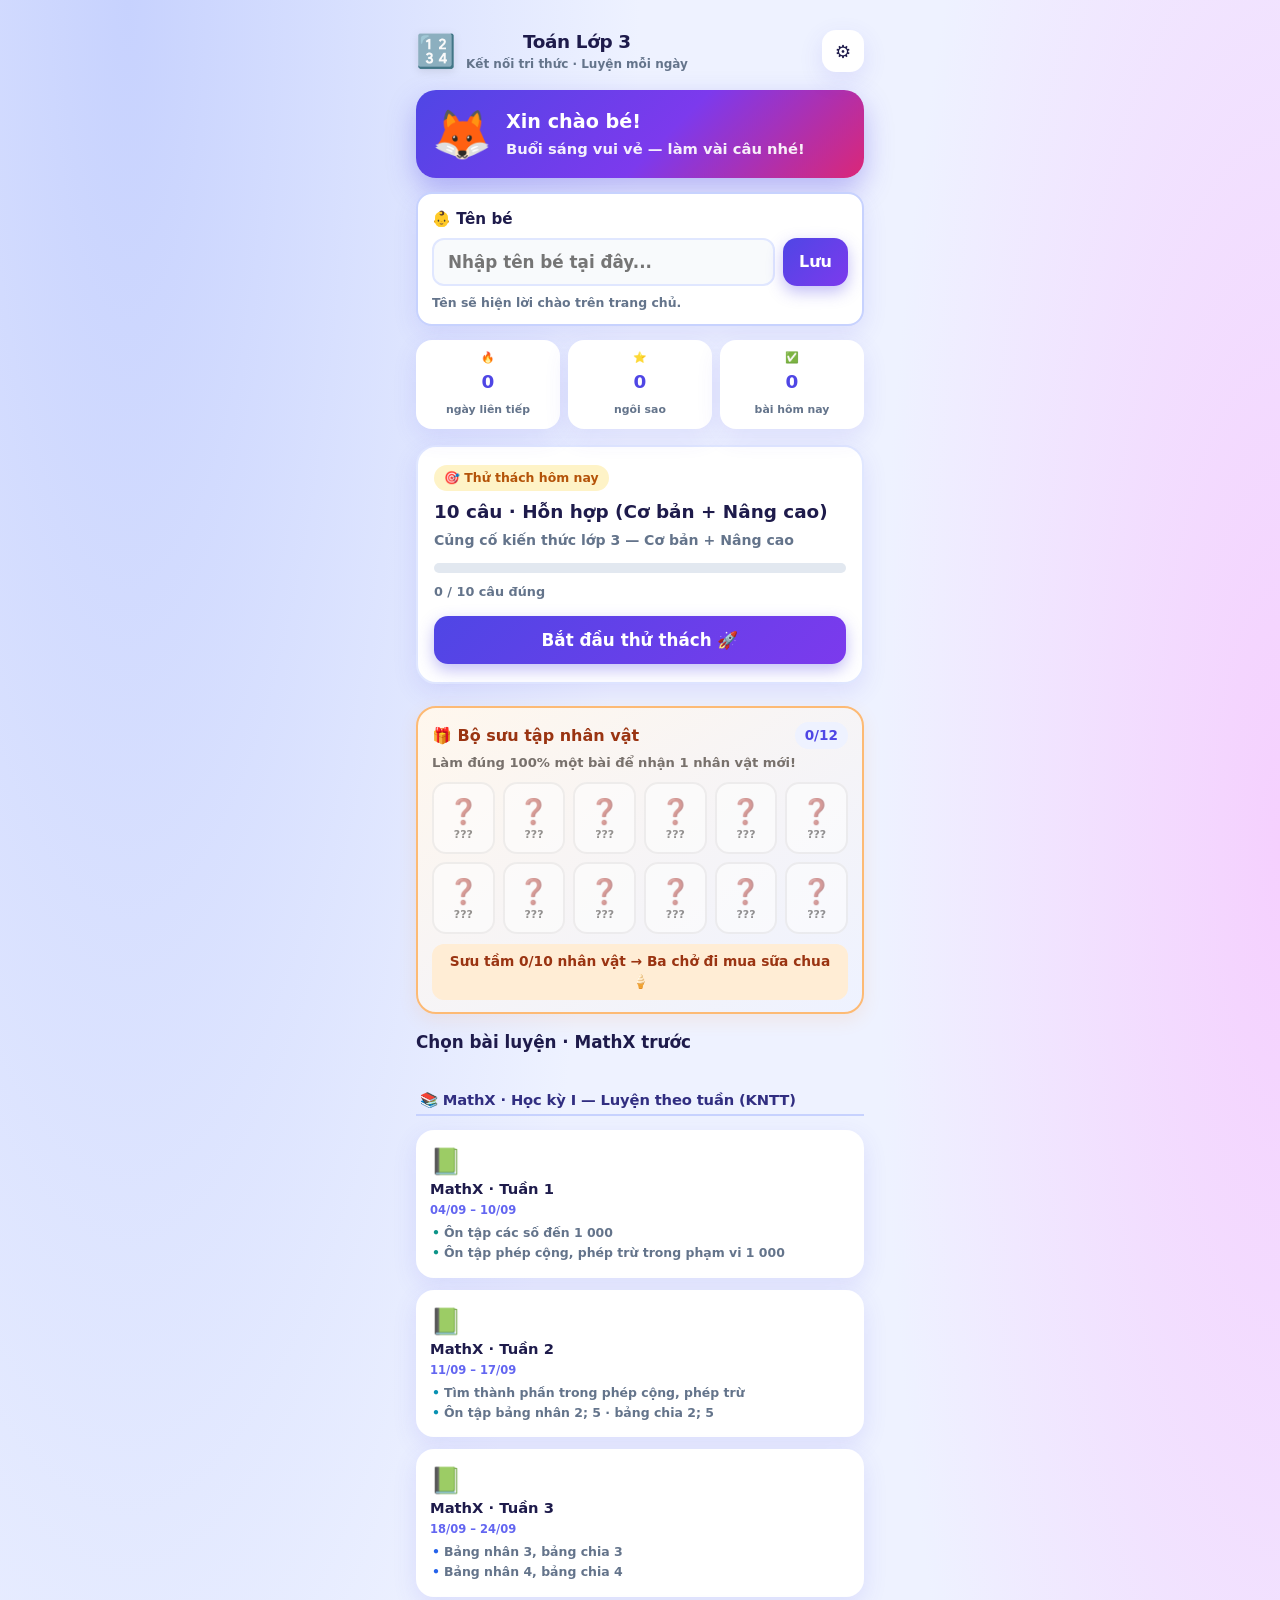
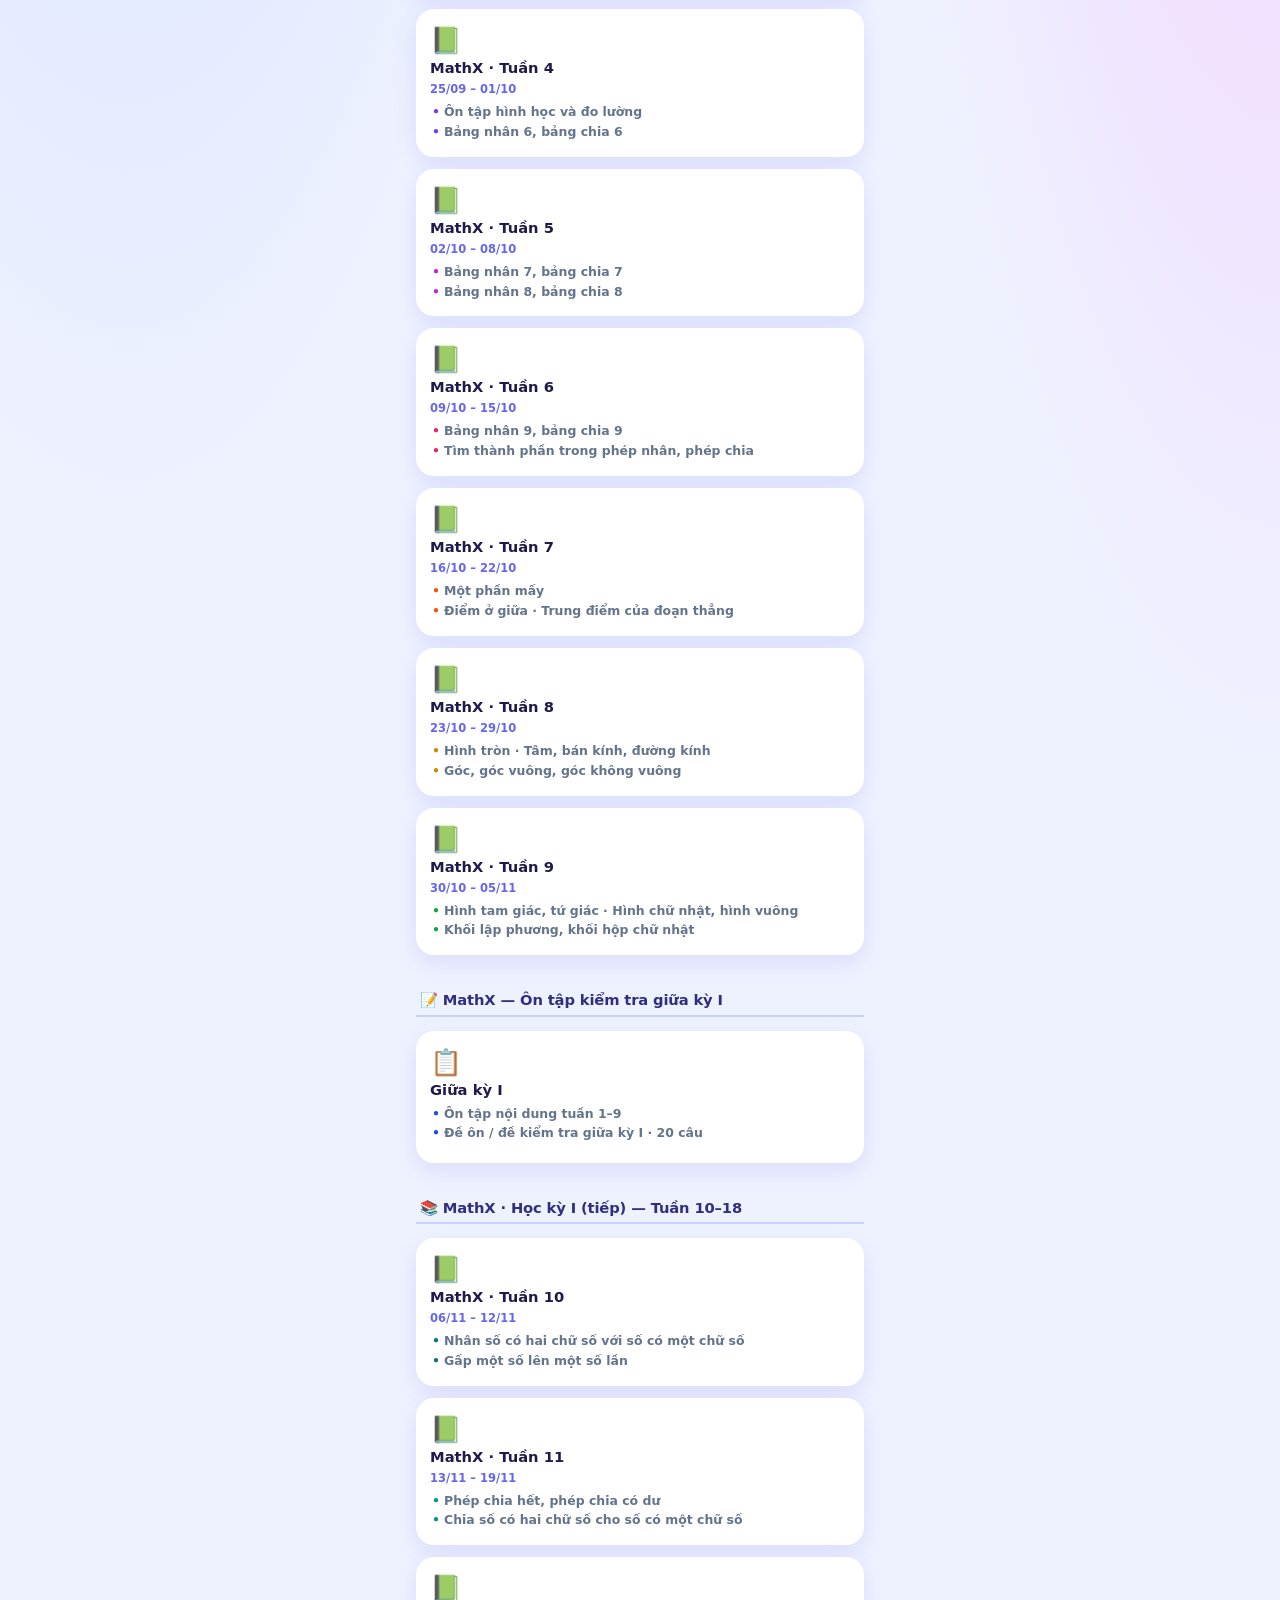
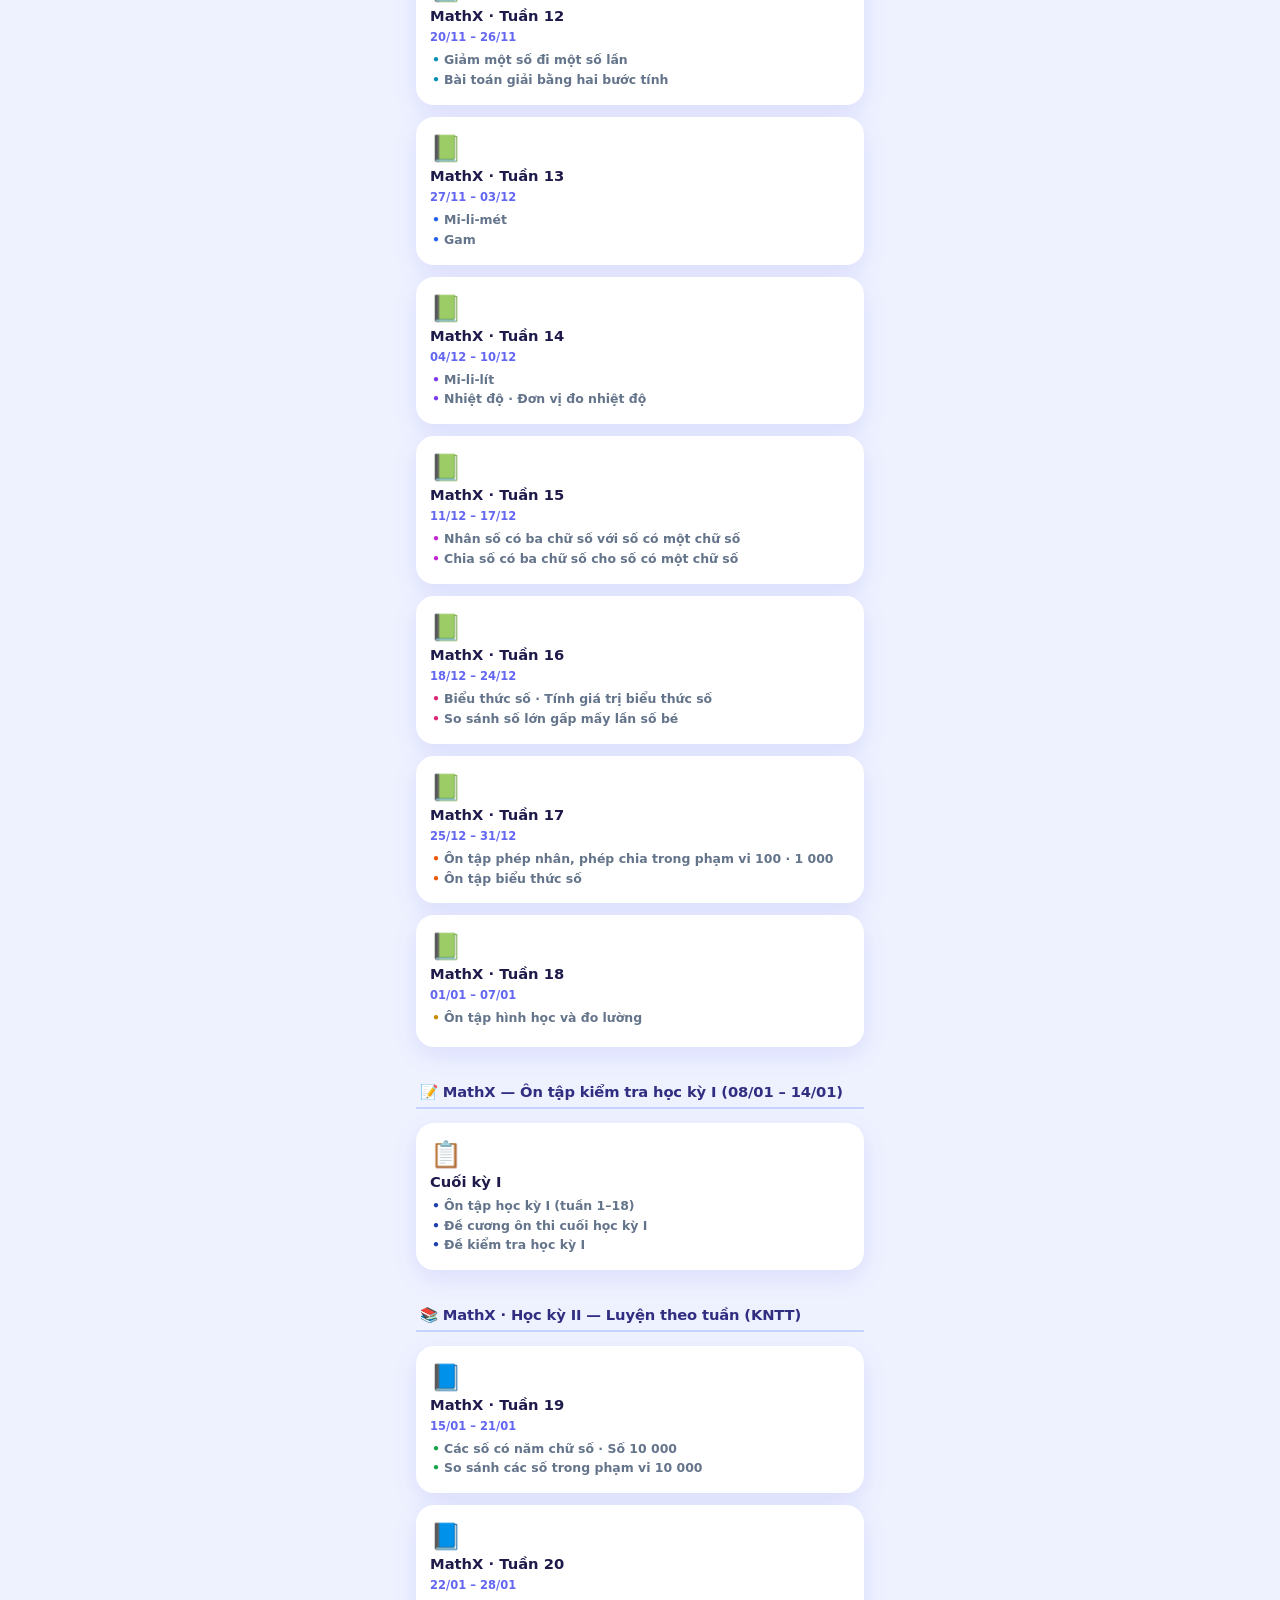
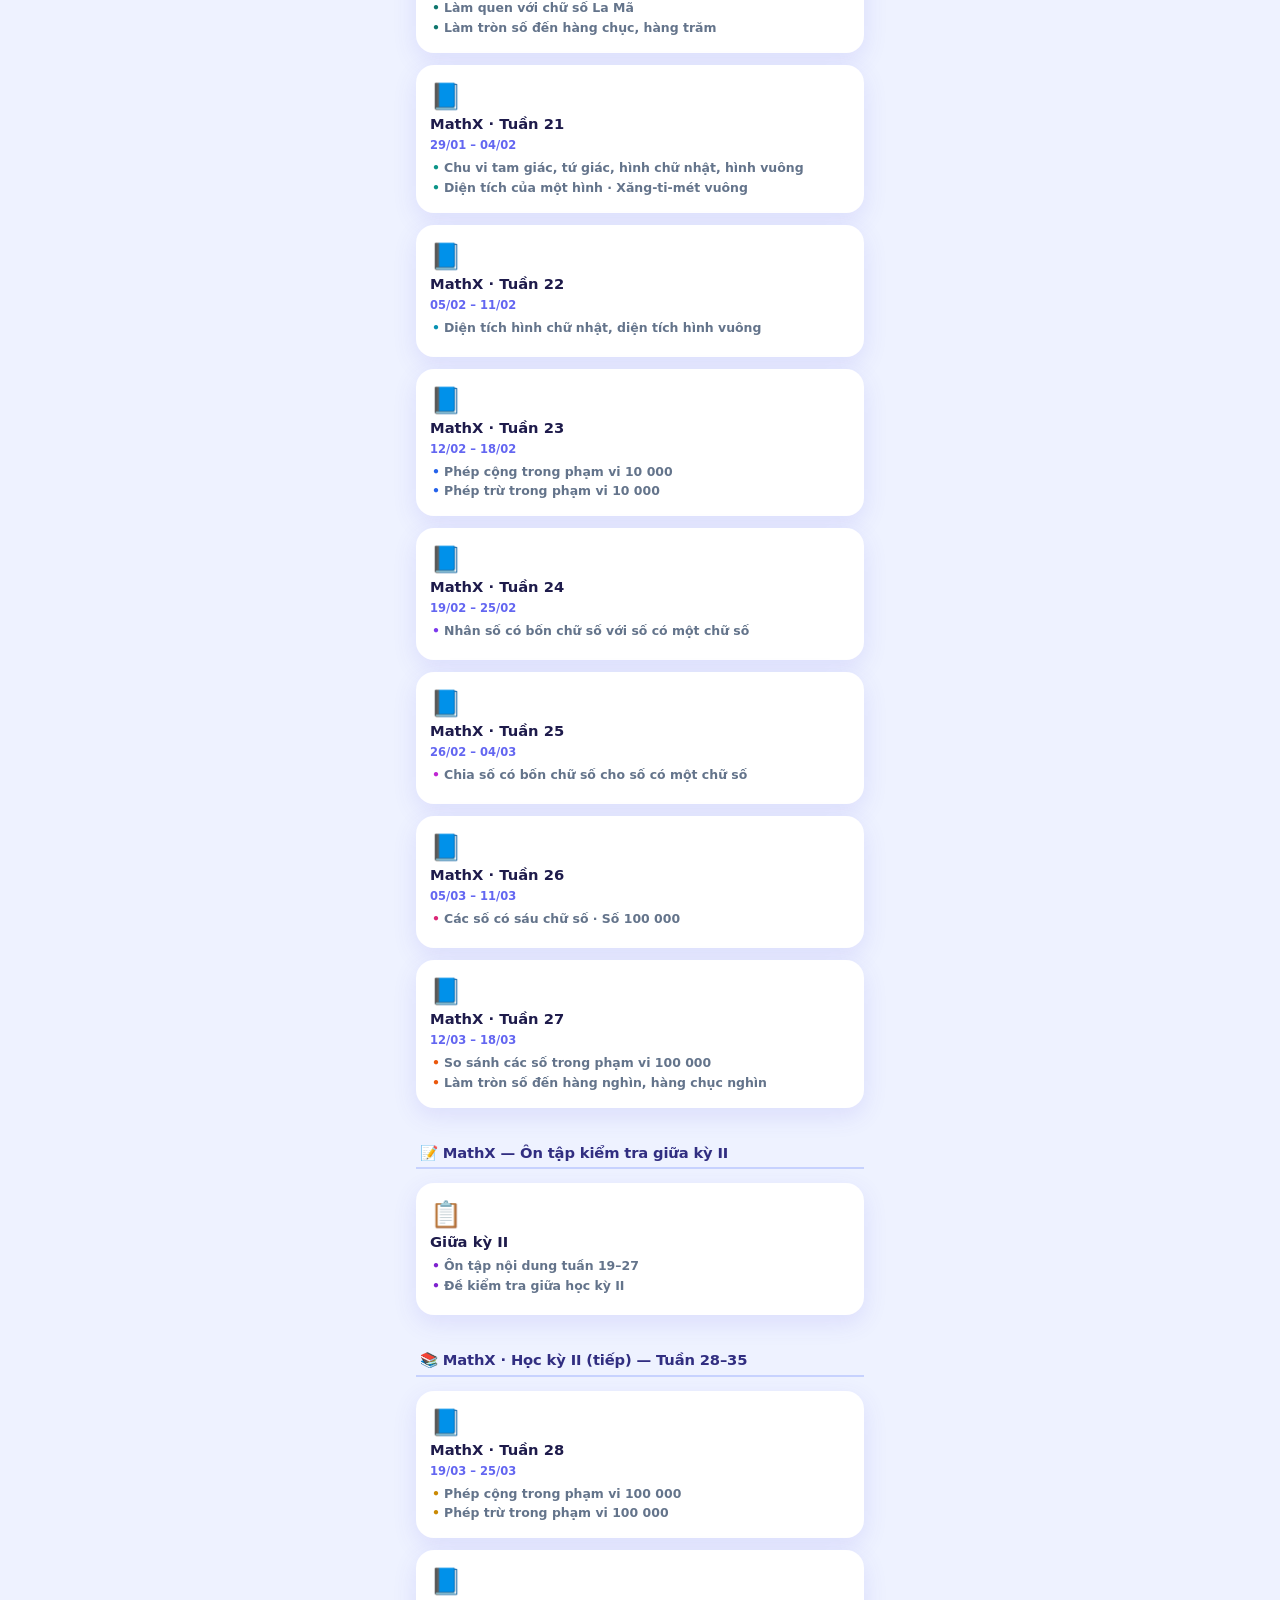
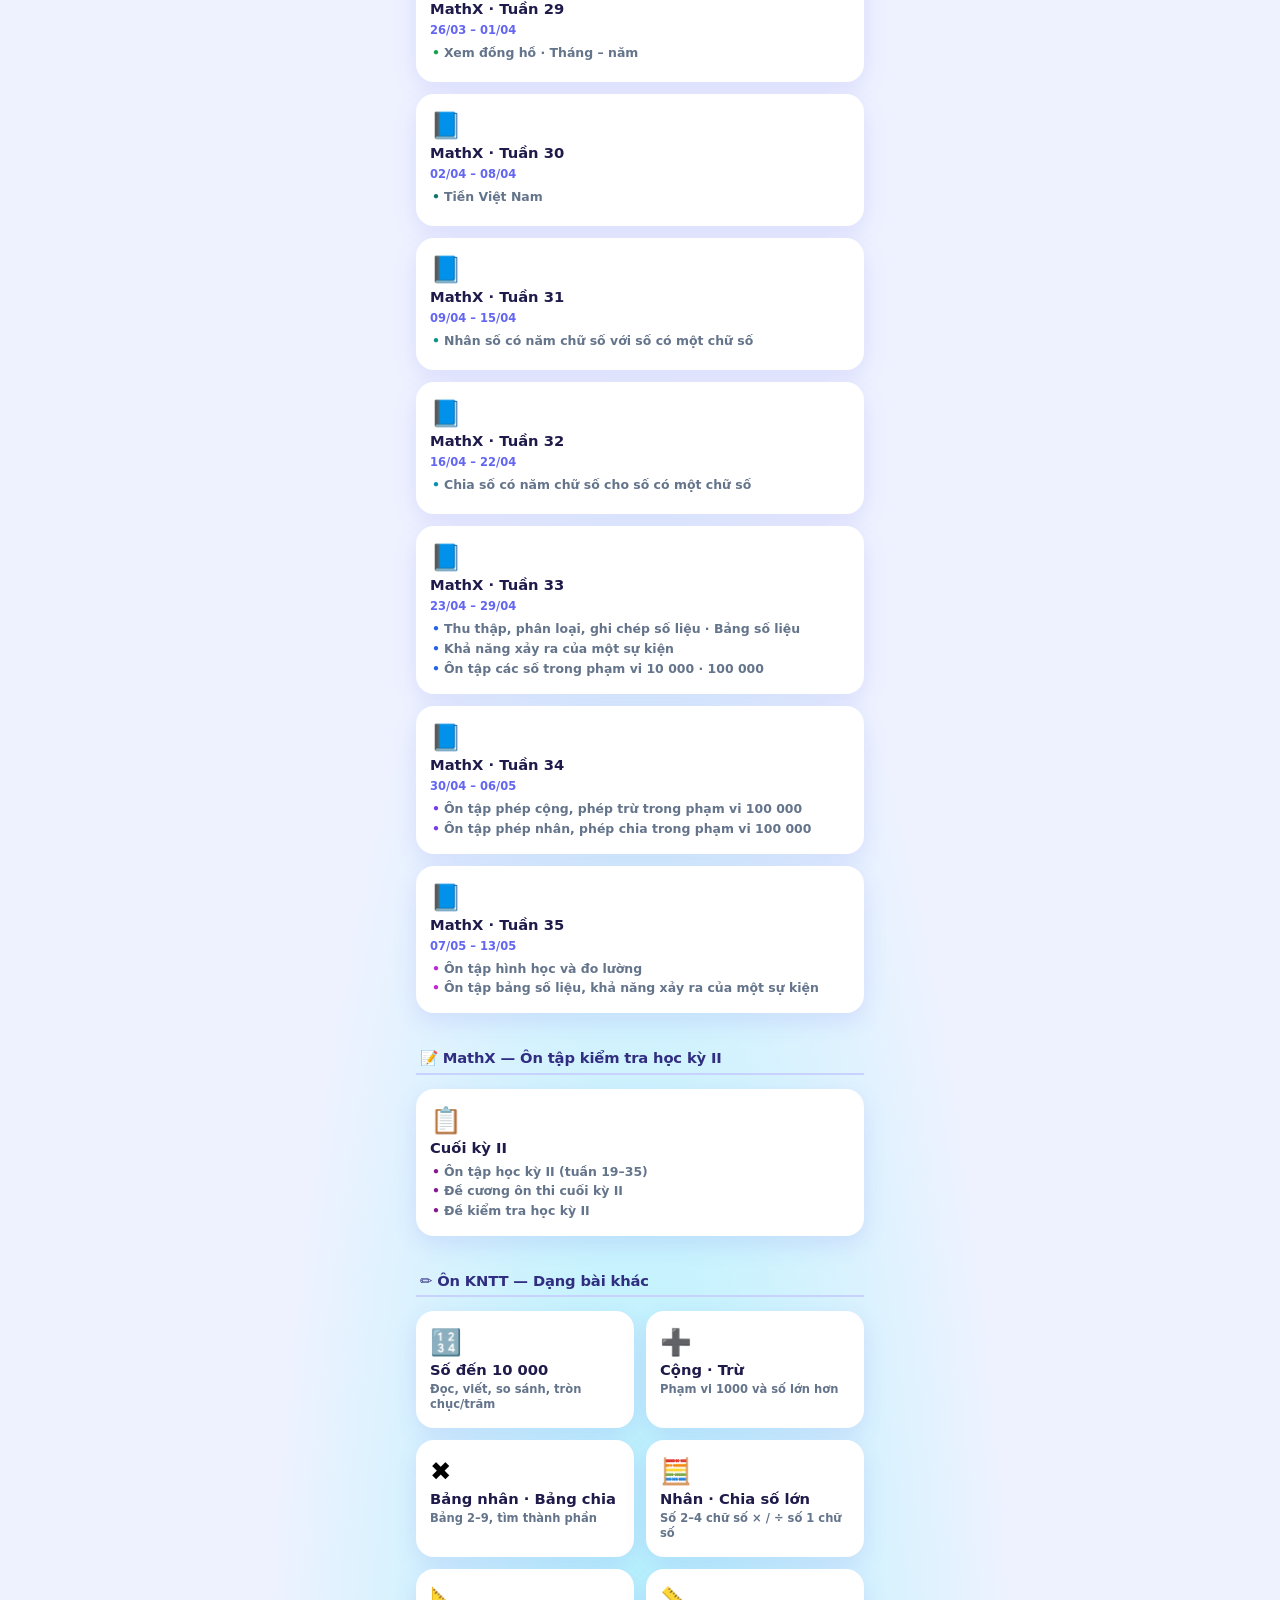
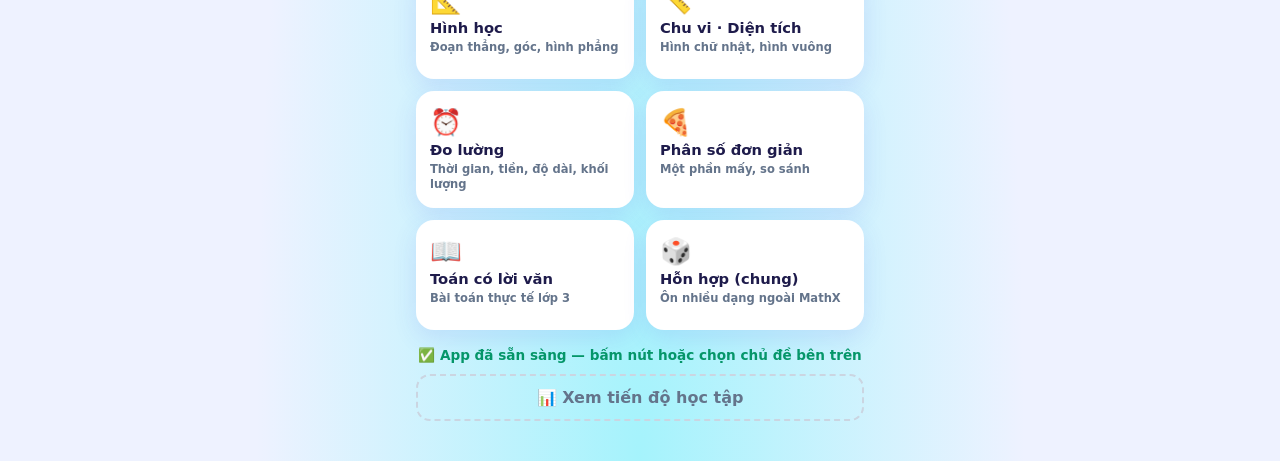
==== index.html @ f25f2e50 "Them hinh MathX ro hon + thuong nhan vat 100% - Hinh thoi det ngang, vuong co dau goc — tranh nham 2" ====
<!DOCTYPE html>
<html lang="vi">
<head>
  <meta charset="UTF-8" />
  <meta name="viewport" content="width=device-width, initial-scale=1.0, maximum-scale=1.0, user-scalable=no" />
  <meta name="theme-color" content="#4F46E5" />
  <title>Toán Lớp 3 — Kết Nối Tri Thức</title>
  <style>
/* Toán Lớp 3 — Kết nối tri thức · UI vui cho trẻ */
:root {
  --bg: #EEF2FF;
  --bg2: #FDF4FF;
  --card: #FFFFFF;
  --text: #1E1B4B;
  --muted: #64748B;
  --primary: #4F46E5;
  --primary-2: #7C3AED;
  --ok: #059669;
  --ok-bg: #D1FAE5;
  --bad: #DC2626;
  --bad-bg: #FEE2E2;
  --star: #F59E0B;
  --shadow: 0 8px 24px rgba(79, 70, 229, 0.12);
  --radius: 20px;
  --font: "Nunito", system-ui, sans-serif;
}

*,
*::before,
*::after {
  box-sizing: border-box;
  margin: 0;
  padding: 0;
}

html {
  font-size: 16px;
  -webkit-tap-highlight-color: transparent;
}

body {
  font-family: var(--font);
  color: var(--text);
  min-height: 100dvh;
  background:
    radial-gradient(ellipse 80% 50% at 10% 0%, #C7D2FE 0%, transparent 50%),
    radial-gradient(ellipse 70% 40% at 100% 10%, #F5D0FE 0%, transparent 45%),
    radial-gradient(ellipse 60% 40% at 50% 100%, #A5F3FC 0%, transparent 50%),
    var(--bg);
  line-height: 1.45;
}

#app {
  max-width: 480px;
  margin: 0 auto;
  padding: 12px 16px 40px;
  min-height: 100dvh;
}

.screen {
  display: none;
  animation: fadeIn 0.28s ease;
}

.screen.active {
  display: block;
}

@keyframes fadeIn {
  from { opacity: 0; transform: translateY(8px); }
  to { opacity: 1; transform: none; }
}

/* Top bar */
.top-bar {
  display: flex;
  align-items: center;
  justify-content: space-between;
  gap: 10px;
  margin-bottom: 16px;
  padding-top: 4px;
}

.brand {
  display: flex;
  align-items: center;
  gap: 10px;
}

.brand-icon {
  font-size: 2rem;
  filter: drop-shadow(0 2px 4px rgba(0,0,0,0.1));
}

.brand h1 {
  font-size: 1.25rem;
  font-weight: 900;
  letter-spacing: -0.02em;
}

.subtitle {
  font-size: 0.75rem;
  color: var(--muted);
  font-weight: 700;
}

.top-bar h1 {
  font-size: 1.15rem;
  font-weight: 800;
  text-align: center;
  flex: 1;
}

.spacer { width: 40px; }

.icon-btn {
  width: 42px;
  height: 42px;
  border: none;
  border-radius: 14px;
  background: var(--card);
  box-shadow: var(--shadow);
  font-size: 1.15rem;
  cursor: pointer;
  display: grid;
  place-items: center;
  transition: transform 0.15s;
  color: var(--text);
  font-weight: 800;
  font-family: inherit;
}

.icon-btn:active { transform: scale(0.94); }
.icon-btn.back { font-size: 1.3rem; }

/* Hero */
.hero-card {
  display: flex;
  align-items: center;
  gap: 14px;
  background: linear-gradient(135deg, #4F46E5 0%, #7C3AED 55%, #DB2777 100%);
  color: #fff;
  border-radius: var(--radius);
  padding: 18px 16px;
  box-shadow: 0 12px 28px rgba(79, 70, 229, 0.35);
  margin-bottom: 14px;
}

.hero-mascot {
  font-size: 3rem;
  line-height: 1;
  animation: bounce 2.5s ease infinite;
}

@keyframes bounce {
  0%, 100% { transform: translateY(0); }
  50% { transform: translateY(-6px); }
}

.greeting {
  font-size: 1.2rem;
  font-weight: 900;
}

.hero-msg {
  font-size: 0.92rem;
  opacity: 0.92;
  font-weight: 600;
  margin-top: 2px;
}

/* Name on home */
.name-card {
  background: var(--card);
  border-radius: 16px;
  padding: 14px 14px 12px;
  box-shadow: var(--shadow);
  margin-bottom: 14px;
  border: 2px solid #C7D2FE;
}

.name-card label {
  display: block;
  font-weight: 900;
  font-size: 0.95rem;
  margin-bottom: 8px;
}

.name-row {
  display: flex;
  gap: 8px;
  align-items: stretch;
}

.name-row input {
  flex: 1;
  min-width: 0;
  font-family: inherit;
  font-size: 1.05rem;
  font-weight: 800;
  padding: 12px 14px;
  border-radius: 12px;
  border: 2px solid #E0E7FF;
  outline: none;
  background: #F8FAFC;
  color: var(--text);
}

.name-row input:focus {
  border-color: var(--primary);
  box-shadow: 0 0 0 3px rgba(79, 70, 229, 0.15);
}

.name-row .btn {
  flex-shrink: 0;
  padding: 12px 16px;
  white-space: nowrap;
}

.name-hint {
  margin-top: 8px;
  font-size: 0.78rem;
  font-weight: 600;
  color: var(--muted);
}

.boot-error {
  position: fixed;
  left: 12px;
  right: 12px;
  bottom: 12px;
  z-index: 300;
  background: #FEE2E2;
  color: #991B1B;
  border: 2px solid #FCA5A5;
  border-radius: 14px;
  padding: 14px 16px;
  font-weight: 800;
  font-size: 0.9rem;
  box-shadow: var(--shadow);
}

/* Stats */
.stats-row {
  display: grid;
  grid-template-columns: repeat(3, 1fr);
  gap: 8px;
  margin-bottom: 16px;
}

.stat-chip {
  background: var(--card);
  border-radius: 16px;
  padding: 10px 8px;
  display: flex;
  flex-direction: column;
  align-items: center;
  text-align: center;
  gap: 4px;
  box-shadow: var(--shadow);
}

.stat-emoji { font-size: 1.25rem; }

.stat-chip strong {
  display: block;
  font-size: 1.15rem;
  font-weight: 900;
  color: var(--primary);
}

.stat-chip span {
  font-size: 0.68rem;
  color: var(--muted);
  font-weight: 700;
}

/* Daily */
.daily-card {
  background: var(--card);
  border-radius: var(--radius);
  padding: 18px 16px;
  box-shadow: var(--shadow);
  margin-bottom: 22px;
  border: 2px solid #E0E7FF;
}

.daily-badge {
  display: inline-block;
  background: #FEF3C7;
  color: #B45309;
  font-size: 0.78rem;
  font-weight: 800;
  padding: 4px 10px;
  border-radius: 999px;
  margin-bottom: 8px;
}

.daily-card h2 {
  font-size: 1.15rem;
  font-weight: 900;
  margin-bottom: 4px;
}

.daily-card > p {
  color: var(--muted);
  font-size: 0.88rem;
  font-weight: 600;
  margin-bottom: 12px;
}

.daily-progress {
  margin-bottom: 14px;
}

.daily-progress .bar,
.q-progress .bar,
.tp-bar {
  height: 10px;
  background: #E2E8F0;
  border-radius: 999px;
  overflow: hidden;
  margin-bottom: 6px;
}

.daily-progress .fill,
.q-progress .fill,
.tp-bar .fill {
  height: 100%;
  background: linear-gradient(90deg, #4F46E5, #A855F7);
  border-radius: 999px;
  transition: width 0.35s ease;
}

.daily-progress span {
  font-size: 0.8rem;
  font-weight: 700;
  color: var(--muted);
}

/* Buttons */
.btn {
  font-family: inherit;
  font-weight: 800;
  border: none;
  border-radius: 14px;
  cursor: pointer;
  transition: transform 0.12s, box-shadow 0.12s;
  padding: 12px 18px;
  font-size: 1rem;
}

.btn:active { transform: scale(0.97); }

.btn-primary {
  background: linear-gradient(135deg, var(--primary), var(--primary-2));
  color: #fff;
  box-shadow: 0 6px 16px rgba(79, 70, 229, 0.35);
}

.btn-secondary {
  background: #E0E7FF;
  color: var(--primary);
}

.btn-ghost {
  background: transparent;
  color: var(--muted);
  border: 2px dashed #CBD5E1;
}

.btn-ghost.danger { color: var(--bad); border-color: #FECACA; margin-top: 20px; }

.btn-lg { padding: 14px 20px; font-size: 1.05rem; width: 100%; }
.btn-block { width: 100%; }

/* Topics */
.section-title {
  font-size: 1.05rem;
  font-weight: 900;
  margin-bottom: 12px;
}

.topic-grid {
  display: grid;
  grid-template-columns: 1fr 1fr;
  gap: 10px;
  margin-bottom: 16px;
}

.topic-section {
  margin: 8px 0 2px;
  padding-top: 6px;
}

.topic-section-title {
  font-size: 0.92rem;
  font-weight: 900;
  color: #312E81;
  letter-spacing: -0.01em;
  padding: 8px 4px 4px;
  border-bottom: 2px solid #C7D2FE;
}

.topic-card {
  background: var(--card);
  border: 2px solid transparent;
  border-radius: 18px;
  padding: 14px 12px;
  text-align: left;
  cursor: pointer;
  box-shadow: var(--shadow);
  font-family: inherit;
  transition: transform 0.15s, border-color 0.15s;
  display: flex;
  flex-direction: column;
  gap: 4px;
  min-height: 110px;
}

.topic-card-mathx {
  min-height: 132px;
  grid-column: 1 / -1;
}

.topic-dates {
  font-size: 0.72rem;
  font-weight: 800;
  color: #6366F1;
  margin-top: 2px;
}

.topic-content {
  list-style: none;
  margin: 4px 0 0;
  padding: 0;
  display: flex;
  flex-direction: column;
  gap: 3px;
}

.topic-content li {
  font-size: 0.78rem;
  font-weight: 700;
  color: var(--muted);
  line-height: 1.35;
  padding-left: 14px;
  position: relative;
}

.topic-content li::before {
  content: "•";
  position: absolute;
  left: 2px;
  color: var(--accent, var(--primary));
  font-weight: 900;
}

.topic-card:hover {
  border-color: var(--accent, var(--primary));
  transform: translateY(-2px);
}

.topic-card:active { transform: scale(0.98); }

.topic-emoji { font-size: 1.6rem; }
.topic-name {
  font-size: 0.92rem;
  font-weight: 900;
  color: var(--text);
}
.topic-desc {
  font-size: 0.72rem;
  color: var(--muted);
  font-weight: 600;
  line-height: 1.3;
}

/* Difficulty */
.screen-hint {
  text-align: center;
  color: var(--muted);
  font-weight: 700;
  margin-bottom: 16px;
}

.diff-cards {
  display: flex;
  flex-direction: column;
  gap: 14px;
  margin-bottom: 18px;
}

.diff-card {
  background: var(--card);
  border: 3px solid transparent;
  border-radius: var(--radius);
  padding: 20px 18px;
  text-align: left;
  cursor: pointer;
  box-shadow: var(--shadow);
  font-family: inherit;
  transition: transform 0.15s, border-color 0.15s;
}

.diff-card.basic { border-color: #A7F3D0; }
.diff-card.advanced { border-color: #FBCFE8; }

.diff-card:hover { transform: translateY(-2px); }
.diff-card:active { transform: scale(0.98); }

.diff-emoji { font-size: 2rem; display: block; margin-bottom: 6px; }

.diff-card h2 {
  font-size: 1.35rem;
  font-weight: 900;
  margin-bottom: 6px;
}

.diff-card.basic h2 { color: #059669; }
.diff-card.advanced h2 { color: #DB2777; }

.diff-card > p {
  color: var(--muted);
  font-size: 0.9rem;
  font-weight: 600;
  margin-bottom: 10px;
}

.diff-card ul {
  list-style: none;
  margin-bottom: 12px;
}

.diff-card li {
  font-size: 0.85rem;
  font-weight: 700;
  padding: 3px 0;
  color: var(--text);
}

.diff-card li::before {
  content: "✓ ";
  color: var(--ok);
  font-weight: 900;
}

.diff-cta {
  display: inline-block;
  font-weight: 900;
  font-size: 0.95rem;
  color: var(--primary);
}

.count-picker {
  background: var(--card);
  border-radius: 16px;
  padding: 14px 16px;
  display: flex;
  align-items: center;
  justify-content: space-between;
  gap: 12px;
  box-shadow: var(--shadow);
  font-weight: 800;
  font-size: 0.9rem;
}

.count-picker select {
  font-family: inherit;
  font-weight: 800;
  font-size: 0.9rem;
  padding: 8px 12px;
  border-radius: 10px;
  border: 2px solid #E0E7FF;
  background: #F8FAFC;
  color: var(--text);
}

/* Practice */
.practice-bar {
  margin-bottom: 12px;
}

.practice-meta {
  flex: 1;
  min-width: 0;
}

.practice-meta #practice-label {
  display: block;
  font-size: 0.78rem;
  font-weight: 800;
  color: var(--muted);
  margin-bottom: 4px;
}

.q-progress {
  display: flex;
  align-items: center;
  gap: 8px;
}

.q-progress .bar { flex: 1; margin-bottom: 0; }

#q-counter {
  font-size: 0.78rem;
  font-weight: 800;
  color: var(--muted);
  white-space: nowrap;
}

.score-pill {
  background: #FEF3C7;
  color: #B45309;
  font-weight: 900;
  font-size: 0.9rem;
  padding: 8px 12px;
  border-radius: 999px;
  white-space: nowrap;
}

.question-card {
  background: var(--card);
  border-radius: 24px;
  padding: 22px 18px;
  box-shadow: var(--shadow);
  border: 2px solid #E0E7FF;
}

.question-card.pop {
  animation: popIn 0.35s ease;
}

@keyframes popIn {
  0% { transform: scale(0.96); opacity: 0.6; }
  100% { transform: scale(1); opacity: 1; }
}

.question-card.shake {
  animation: shake 0.4s ease;
}

@keyframes shake {
  0%, 100% { transform: translateX(0); }
  25% { transform: translateX(-6px); }
  75% { transform: translateX(6px); }
}

.q-topic-tag {
  display: inline-block;
  background: #EEF2FF;
  color: var(--primary);
  font-size: 0.75rem;
  font-weight: 800;
  padding: 4px 10px;
  border-radius: 999px;
  margin-bottom: 12px;
}

.q-text {
  font-size: 1.2rem;
  font-weight: 800;
  line-height: 1.5;
  margin-bottom: 14px;
}

/* Hình minh họa — căn giữa, dễ xem trên iPad/điện thoại; không che đáp án */
.q-visual {
  display: flex;
  flex-direction: column;
  align-items: center;
  justify-content: center;
  margin: 4px auto 18px;
  width: 100%;
  max-width: 440px;
  padding: 0 4px;
}

.q-visual[hidden] {
  display: none !important;
}

.q-visual > .geo-fig,
.q-visual > .geo-fig-pair {
  width: 100%;
}

.geo-fig {
  background: linear-gradient(180deg, #FFFFFF 0%, #EEF2FF 100%);
  border: 2px solid #C7D2FE;
  border-radius: 18px;
  padding: 12px 10px 14px;
  overflow: visible;
  box-shadow: 0 6px 18px rgba(79, 70, 229, 0.08);
}

.geo-fig svg {
  display: block;
  width: 100%;
  max-width: 100%;
  height: auto;
  max-height: min(52vh, 340px);
  margin: 0 auto;
  overflow: visible;
}

.geo-fig.mini {
  flex: 1;
  min-width: 0;
}

.geo-fig.mini svg {
  max-height: 160px;
}

.geo-fig-pair {
  display: flex;
  gap: 10px;
  align-items: stretch;
  width: 100%;
}

.geo-fig-pair .geo-fig {
  flex: 1;
}

/* iPad / màn rộng: hình to hơn một chút */
@media (min-width: 700px) {
  .q-visual {
    max-width: 480px;
  }
  .geo-fig svg {
    max-height: min(48vh, 380px);
  }
}

.mc-grid {
  display: grid;
  grid-template-columns: 1fr 1fr;
  gap: 10px;
}

.opt-btn {
  font-family: inherit;
  font-weight: 800;
  font-size: 1.05rem;
  padding: 16px 12px;
  border-radius: 16px;
  border: 3px solid #E2E8F0;
  background: #F8FAFC;
  color: var(--text);
  cursor: pointer;
  transition: border-color 0.15s, background 0.15s, transform 0.1s;
  min-height: 56px;
}

.opt-btn:hover:not(:disabled) {
  border-color: var(--primary);
  background: #EEF2FF;
}

.opt-btn:active:not(:disabled) { transform: scale(0.97); }

.opt-btn.selected {
  border-color: var(--primary);
  background: #E0E7FF;
}

.opt-btn.correct {
  border-color: var(--ok);
  background: var(--ok-bg);
  color: #065F46;
}

.opt-btn.wrong {
  border-color: var(--bad);
  background: var(--bad-bg);
  color: #991B1B;
}

.opt-btn:disabled { cursor: default; }

.input-area {
  display: flex;
  flex-direction: column;
  gap: 12px;
}

.input-area input {
  font-family: inherit;
  font-size: 1.4rem;
  font-weight: 800;
  text-align: center;
  padding: 16px;
  border-radius: 16px;
  border: 3px solid #E0E7FF;
  background: #F8FAFC;
  color: var(--text);
  outline: none;
  width: 100%;
}

.input-area input:focus {
  border-color: var(--primary);
  box-shadow: 0 0 0 4px rgba(79, 70, 229, 0.15);
}

.feedback {
  margin-top: 14px;
  padding: 14px 14px 12px;
  border-radius: 14px;
  font-size: 0.92rem;
  font-weight: 700;
  line-height: 1.45;
}

.feedback.ok {
  background: var(--ok-bg);
  color: #065F46;
}

.feedback.bad {
  background: var(--bad-bg);
  color: #991B1B;
}

.feedback .fb-head {
  margin-bottom: 8px;
}

.feedback .fb-head em {
  font-style: normal;
  font-size: 1.1em;
  padding: 2px 8px;
  border-radius: 8px;
  background: rgba(255, 255, 255, 0.55);
}

.solve-box {
  margin-top: 4px;
  padding: 10px 12px;
  border-radius: 12px;
  background: rgba(255, 255, 255, 0.65);
  border: 1px dashed rgba(0, 0, 0, 0.08);
}

.solve-title {
  font-size: 0.88rem;
  font-weight: 900;
  margin-bottom: 8px;
  color: #4338CA;
}

.solve-steps {
  margin: 0 0 0 1.15rem;
  padding: 0;
}

.solve-steps li {
  margin-bottom: 6px;
  font-weight: 700;
  font-size: 0.9rem;
  line-height: 1.45;
  color: #1E1B4B;
}

.solve-tip {
  margin-top: 10px;
  padding-top: 8px;
  border-top: 1px dashed #C7D2FE;
  font-size: 0.85rem;
  font-weight: 700;
  color: #5B21B6;
  line-height: 1.4;
}

.solve-plain {
  font-weight: 700;
  color: #1E1B4B;
  margin: 0;
}

#btn-check,
#btn-next {
  margin-top: 14px;
}

.encourage {
  text-align: center;
  margin-top: 16px;
  font-weight: 800;
  font-size: 1.05rem;
  color: var(--primary-2);
  min-height: 1.5em;
}

/* Report button + modal */
.btn-report {
  display: block;
  width: 100%;
  margin-top: 12px;
  padding: 10px 12px;
  border: 2px dashed #FECACA;
  border-radius: 12px;
  background: #FEF2F2;
  color: #B91C1C;
  font-family: inherit;
  font-weight: 800;
  font-size: 0.88rem;
  cursor: pointer;
  transition: background 0.15s, transform 0.1s;
}

.btn-report:active {
  transform: scale(0.98);
}

.btn-report:disabled {
  opacity: 0.6;
  cursor: default;
}

.report-modal {
  position: fixed;
  inset: 0;
  z-index: 400;
  background: rgba(30, 27, 75, 0.45);
  display: flex;
  align-items: flex-end;
  justify-content: center;
  padding: 16px;
}

.report-modal[hidden] {
  display: none !important;
}

.report-dialog {
  width: 100%;
  max-width: 440px;
  background: #fff;
  border-radius: 20px 20px 16px 16px;
  padding: 20px 18px 16px;
  box-shadow: 0 16px 40px rgba(0, 0, 0, 0.2);
  max-height: 90vh;
  overflow-y: auto;
  animation: fadeIn 0.25s ease;
}

.report-dialog h2 {
  font-size: 1.15rem;
  font-weight: 900;
  margin-bottom: 6px;
}

.report-hint {
  font-size: 0.88rem;
  font-weight: 700;
  color: var(--muted);
  margin-bottom: 10px;
}

.report-q-preview {
  font-size: 0.9rem;
  font-weight: 800;
  background: #EEF2FF;
  border-radius: 12px;
  padding: 10px 12px;
  margin-bottom: 12px;
  color: #312E81;
  line-height: 1.4;
  max-height: 5.5em;
  overflow: hidden;
}

.report-label {
  display: block;
  font-weight: 900;
  font-size: 0.85rem;
  margin-bottom: 6px;
}

.report-reasons {
  display: flex;
  flex-direction: column;
  gap: 6px;
  margin-bottom: 12px;
}

.report-reason {
  display: flex;
  align-items: flex-start;
  gap: 8px;
  font-weight: 700;
  font-size: 0.85rem;
  padding: 8px 10px;
  border-radius: 10px;
  background: #F8FAFC;
  border: 2px solid #E2E8F0;
  cursor: pointer;
}

.report-reason:has(input:checked) {
  border-color: #818CF8;
  background: #EEF2FF;
}

.report-reason input {
  margin-top: 2px;
  accent-color: var(--primary);
}

#report-note {
  width: 100%;
  font-family: inherit;
  font-weight: 700;
  font-size: 0.9rem;
  padding: 10px 12px;
  border-radius: 12px;
  border: 2px solid #E0E7FF;
  resize: vertical;
  margin-bottom: 12px;
  outline: none;
}

#report-note:focus {
  border-color: var(--primary);
}

.report-actions {
  display: grid;
  grid-template-columns: 1fr 1.4fr;
  gap: 8px;
}

.report-status {
  margin-top: 10px;
  font-size: 0.85rem;
  font-weight: 800;
  text-align: center;
  color: #059669;
}

.report-status.err {
  color: #DC2626;
}

/* Result */
#screen-result {
  padding-top: 24px;
}

.result-card {
  background: var(--card);
  border-radius: 28px;
  padding: 32px 20px;
  text-align: center;
  box-shadow: var(--shadow);
  border: 2px solid #E0E7FF;
}

.result-emoji {
  font-size: 4rem;
  line-height: 1;
  margin-bottom: 8px;
  animation: bounce 1.5s ease infinite;
}

.result-card h1 {
  font-size: 1.8rem;
  font-weight: 900;
  margin-bottom: 6px;
}

#result-msg {
  color: var(--muted);
  font-weight: 700;
  margin-bottom: 20px;
}

.result-stats {
  display: grid;
  grid-template-columns: repeat(4, 1fr);
  gap: 8px;
  margin-bottom: 16px;
}

.result-stats div {
  background: #F1F5F9;
  border-radius: 14px;
  padding: 10px 4px;
}

.result-stats strong {
  display: block;
  font-size: 1.15rem;
  font-weight: 900;
  color: var(--primary);
}

.result-stats span {
  font-size: 0.68rem;
  font-weight: 700;
  color: var(--muted);
}

.result-stars-row {
  font-size: 2rem;
  letter-spacing: 6px;
  margin-bottom: 22px;
}

.result-actions {
  display: flex;
  flex-direction: column;
  gap: 10px;
}

.result-email-status {
  font-size: 0.82rem;
  font-weight: 700;
  color: var(--muted);
  margin: 0 0 14px;
  line-height: 1.4;
  padding: 0 4px;
}

/* Progress */
.progress-summary {
  display: grid;
  grid-template-columns: 1fr 1fr;
  gap: 10px;
  margin-bottom: 20px;
}

.psum-card {
  background: var(--card);
  border-radius: 16px;
  padding: 14px;
  text-align: center;
  box-shadow: var(--shadow);
  display: flex;
  flex-direction: column;
  gap: 2px;
}

.psum-card span { font-size: 1.3rem; }
.psum-card strong {
  font-size: 1.4rem;
  font-weight: 900;
  color: var(--primary);
}
.psum-card em {
  font-style: normal;
  font-size: 0.75rem;
  font-weight: 700;
  color: var(--muted);
}

.topic-progress-list {
  display: flex;
  flex-direction: column;
  gap: 10px;
  margin-bottom: 8px;
}

.tp-row {
  background: var(--card);
  border-radius: 16px;
  padding: 12px 14px;
  box-shadow: var(--shadow);
  display: grid;
  grid-template-columns: auto 1fr;
  grid-template-rows: auto auto;
  gap: 4px 10px;
  align-items: center;
}

.tp-emoji {
  font-size: 1.4rem;
  grid-row: 1 / 3;
}

.tp-info strong {
  display: block;
  font-size: 0.92rem;
  font-weight: 900;
}

.tp-info span {
  font-size: 0.72rem;
  color: var(--muted);
  font-weight: 700;
}

.tp-bar {
  grid-column: 2;
  margin-bottom: 0;
  margin-top: 4px;
}

/* Settings */
.settings-card {
  background: var(--card);
  border-radius: 18px;
  padding: 18px 16px;
  box-shadow: var(--shadow);
  margin-bottom: 12px;
}

.settings-card label {
  display: block;
  font-weight: 800;
  margin-bottom: 8px;
  font-size: 0.95rem;
}

.settings-card input[type="text"] {
  width: 100%;
  font-family: inherit;
  font-size: 1.1rem;
  font-weight: 800;
  padding: 12px 14px;
  border-radius: 12px;
  border: 2px solid #E0E7FF;
  outline: none;
}

.settings-card input[type="text"]:focus {
  border-color: var(--primary);
}

.settings-card .hint {
  margin-top: 8px;
  font-size: 0.8rem;
  color: var(--muted);
  font-weight: 600;
}

.check-row {
  display: flex !important;
  align-items: center;
  gap: 10px;
  cursor: pointer;
  margin-bottom: 0 !important;
}

.check-row input {
  width: 20px;
  height: 20px;
  accent-color: var(--primary);
}

.about-card {
  background: linear-gradient(135deg, #EEF2FF, #FDF4FF);
  border-radius: 18px;
  padding: 18px 16px;
  margin-top: 8px;
}

.about-card h3 {
  font-weight: 900;
  margin-bottom: 8px;
}

.about-card p {
  font-size: 0.88rem;
  font-weight: 600;
  color: var(--muted);
  margin-bottom: 6px;
}

/* Toast */
.toast {
  position: fixed;
  bottom: 24px;
  left: 50%;
  transform: translateX(-50%) translateY(20px);
  background: var(--text);
  color: #fff;
  font-weight: 800;
  font-size: 0.9rem;
  padding: 12px 20px;
  border-radius: 999px;
  opacity: 0;
  transition: opacity 0.25s, transform 0.25s;
  z-index: 100;
  pointer-events: none;
  max-width: 90vw;
  text-align: center;
}

.toast.show {
  opacity: 1;
  transform: translateX(-50%) translateY(0);
}

/* Confetti */
.confetti-wrap {
  pointer-events: none;
  position: fixed;
  inset: 0;
  z-index: 200;
  overflow: hidden;
}

.confetti {
  position: absolute;
  top: 40%;
  width: 10px;
  height: 10px;
  border-radius: 2px;
  background: hsl(var(--h), 80%, 55%);
  animation: confetti-fall var(--d) ease-out forwards;
}

@keyframes confetti-fall {
  0% {
    transform: translate(0, 0) rotate(0deg);
    opacity: 1;
  }
  100% {
    transform: translate(var(--x), 180px) rotate(360deg);
    opacity: 0;
  }
}

/* —— Bộ sưu tập nhân vật —— */
.char-collection {
  background: linear-gradient(145deg, #FFF7ED 0%, #EEF2FF 100%);
  border: 2px solid #FDBA74;
  border-radius: 20px;
  padding: 14px 14px 12px;
  margin: 12px 0 16px;
  box-shadow: 0 6px 18px rgba(251, 146, 60, 0.12);
}

.char-head {
  display: flex;
  align-items: center;
  justify-content: space-between;
  gap: 8px;
  margin-bottom: 4px;
}

.char-head h3 {
  font-size: 1rem;
  font-weight: 900;
  color: #9A3412;
  margin: 0;
}

.char-count {
  font-size: 0.85rem;
  font-weight: 900;
  color: #4F46E5;
  background: #EEF2FF;
  padding: 4px 10px;
  border-radius: 999px;
}

.char-hint {
  font-size: 0.82rem;
  font-weight: 700;
  color: #78716C;
  margin: 0 0 10px;
}

.char-grid {
  display: grid;
  grid-template-columns: repeat(4, 1fr);
  gap: 8px;
}

.char-cell {
  background: #fff;
  border: 2px solid #E7E5E4;
  border-radius: 14px;
  padding: 8px 4px 6px;
  text-align: center;
  min-height: 72px;
  display: flex;
  flex-direction: column;
  align-items: center;
  justify-content: center;
  gap: 2px;
}

.char-cell.got {
  border-color: var(--c, #4F46E5);
  box-shadow: 0 0 0 2px color-mix(in srgb, var(--c, #4F46E5) 25%, transparent);
  background: linear-gradient(180deg, #fff 0%, color-mix(in srgb, var(--c, #4F46E5) 12%, #fff) 100%);
}

.char-cell.locked {
  opacity: 0.55;
  filter: grayscale(0.4);
}

.char-emoji {
  font-size: 1.55rem;
  line-height: 1.2;
}

.char-name {
  font-size: 0.68rem;
  font-weight: 800;
  color: #44403C;
  line-height: 1.15;
  max-width: 100%;
  overflow: hidden;
  text-overflow: ellipsis;
  white-space: nowrap;
}

.char-yogurt {
  margin: 10px 0 0;
  font-size: 0.86rem;
  font-weight: 800;
  color: #9A3412;
  background: #FFEDD5;
  border-radius: 12px;
  padding: 8px 10px;
  text-align: center;
}

.char-yogurt.ok {
  background: #D1FAE5;
  color: #065F46;
}

/* Popup thưởng nhân vật 100% */
.reward-modal {
  position: fixed;
  inset: 0;
  z-index: 500;
  background: rgba(30, 27, 75, 0.55);
  display: flex;
  align-items: center;
  justify-content: center;
  padding: 20px;
}

.reward-modal[hidden] {
  display: none !important;
}

.reward-dialog {
  width: 100%;
  max-width: 360px;
  background: linear-gradient(165deg, #fff 0%, #EEF2FF 55%, #FDF4FF 100%);
  border-radius: 24px;
  padding: 22px 20px 18px;
  text-align: center;
  box-shadow: 0 20px 50px rgba(79, 70, 229, 0.28);
  animation: rewardPop 0.4s cubic-bezier(0.34, 1.4, 0.64, 1);
}

@keyframes rewardPop {
  0% {
    transform: scale(0.7);
    opacity: 0;
  }
  100% {
    transform: scale(1);
    opacity: 1;
  }
}

.reward-sparkle {
  font-size: 1.4rem;
  margin: 0 0 4px;
}

.reward-dialog h2 {
  font-size: 1.45rem;
  font-weight: 900;
  color: #4F46E5;
  margin: 0 0 6px;
}

.reward-sub {
  font-size: 0.95rem;
  font-weight: 700;
  color: #64748B;
  margin: 0 0 12px;
}

.reward-char {
  width: 100px;
  height: 100px;
  margin: 0 auto 8px;
  border-radius: 50%;
  background: radial-gradient(circle at 35% 30%, #fff, color-mix(in srgb, var(--c, #4F46E5) 35%, #fff));
  border: 4px solid var(--c, #4F46E5);
  display: flex;
  align-items: center;
  justify-content: center;
  font-size: 3.2rem;
  box-shadow: 0 8px 24px color-mix(in srgb, var(--c, #4F46E5) 35%, transparent);
  animation: rewardBounce 0.8s ease infinite alternate;
}

@keyframes rewardBounce {
  from {
    transform: translateY(0);
  }
  to {
    transform: translateY(-6px);
  }
}

.reward-name {
  font-size: 1.25rem;
  font-weight: 900;
  color: #1E1B4B;
  margin: 4px 0;
}

.reward-blurb {
  font-size: 0.9rem;
  font-weight: 700;
  color: #64748B;
  margin: 0 0 10px;
}

.reward-progress {
  font-size: 0.88rem;
  font-weight: 800;
  color: #4F46E5;
  margin: 0 0 6px;
}

.reward-yogurt {
  font-size: 0.9rem;
  font-weight: 800;
  color: #9A3412;
  background: #FFEDD5;
  border-radius: 12px;
  padding: 10px 12px;
  margin: 0 0 14px;
}

#btn-reward-ok {
  width: 100%;
}

/* Responsive */
@media (min-width: 520px) {
  #app { padding-top: 24px; }
  .topic-grid { gap: 12px; }
  .char-grid { grid-template-columns: repeat(6, 1fr); }
}

@media (max-width: 360px) {
  .mc-grid { grid-template-columns: 1fr; }
  .result-stats { grid-template-columns: 1fr 1fr; }
  .q-text { font-size: 1.08rem; }
  .char-grid { grid-template-columns: repeat(3, 1fr); }
}

  </style>
</head>
<body>
<div id="app">
    <!-- HOME -->
    <section id="screen-home" class="screen active">
      <header class="top-bar">
        <div class="brand">
          <span class="brand-icon">🔢</span>
          <div>
            <h1>Toán Lớp 3</h1>
            <p class="subtitle">Kết nối tri thức · Luyện mỗi ngày</p>
          </div>
        </div>
        <button type="button" class="icon-btn" id="btn-settings" title="Cài đặt" aria-label="Cài đặt">⚙️</button>
      </header>

      <div class="hero-card">
        <div class="hero-mascot" aria-hidden="true">🦊</div>
        <div class="hero-text">
          <p class="greeting" id="greeting">Xin chào bé!</p>
          <p class="hero-msg" id="hero-msg">Hôm nay mình luyện Toán nhé?</p>
        </div>
      </div>

      <div class="name-card" id="name-card">
        <label for="home-child-name">👶 Tên bé</label>
        <div class="name-row">
          <input type="text" id="home-child-name" maxlength="20" placeholder="Nhập tên bé tại đây..." autocomplete="nickname" />
          <button type="button" class="btn btn-primary" id="btn-save-name">Lưu</button>
        </div>
        <p class="name-hint">Tên sẽ hiện lời chào trên trang chủ.</p>
      </div>

      <div class="stats-row">
        <div class="stat-chip streak">
          <span class="stat-emoji">🔥</span>
          <div>
            <strong id="stat-streak">0</strong>
            <span>ngày liên tiếp</span>
          </div>
        </div>
        <div class="stat-chip stars">
          <span class="stat-emoji">⭐</span>
          <div>
            <strong id="stat-stars">0</strong>
            <span>ngôi sao</span>
          </div>
        </div>
        <div class="stat-chip done">
          <span class="stat-emoji">✅</span>
          <div>
            <strong id="stat-done">0</strong>
            <span>bài hôm nay</span>
          </div>
        </div>
      </div>

      <div class="daily-card" id="daily-card">
        <div class="daily-badge">🎯 Thử thách hôm nay</div>
        <h2 id="daily-title">10 câu · Hỗn hợp</h2>
        <p id="daily-desc">Củng cố kiến thức lớp 3 — Cơ bản + Nâng cao</p>
        <div class="daily-progress">
          <div class="bar"><div class="fill" id="daily-fill" style="width:0%"></div></div>
          <span id="daily-progress-text">0 / 10 câu đúng</span>
        </div>
        <button type="button" class="btn btn-primary btn-lg" id="btn-daily">Bắt đầu thử thách 🚀</button>
      </div>

      <h2 class="section-title">Chọn bài luyện · MathX trước</h2>
      <div class="topic-grid" id="topic-grid">
        <p id="topic-loading" style="grid-column:1/-1;text-align:center;color:#64748B;font-weight:700;padding:12px">
          Đang tải chủ đề…
        </p>
      </div>
      <p id="boot-ok" hidden style="text-align:center;color:#059669;font-weight:800;font-size:0.85rem;margin:8px 0">
        ✅ App đã sẵn sàng — bấm nút hoặc chọn chủ đề bên trên
      </p>

      <button type="button" class="btn btn-ghost btn-block" id="btn-progress">📊 Xem tiến độ học tập</button>
    </section>

    <!-- DIFFICULTY -->
    <section id="screen-diff" class="screen">
      <header class="top-bar">
        <button type="button" class="icon-btn back" data-back="home" aria-label="Quay lại">←</button>
        <h1 id="diff-topic-name">Chủ đề</h1>
        <span class="spacer"></span>
      </header>
      <p class="screen-hint">Chọn mức độ phù hợp với bé</p>
      <div class="diff-cards">
        <button type="button" class="diff-card basic" data-level="basic">
          <span class="diff-emoji">🌱</span>
          <h2>Cơ bản</h2>
          <p>Bài tập quen thuộc theo SGK, giúp bé vững nền tảng.</p>
          <ul>
            <li>Số liệu vừa phải</li>
            <li>1 bước tính</li>
            <li>Phù hợp luyện mỗi ngày</li>
          </ul>
          <span class="diff-cta">Luyện Cơ bản →</span>
        </button>
        <button type="button" class="diff-card advanced" data-level="advanced">
          <span class="diff-emoji">🚀</span>
          <h2>Nâng cao</h2>
          <p>Bài khó hơn, nhiều bước, rèn tư duy cho bé giỏi hơn.</p>
          <ul>
            <li>Số lớn / nhiều bước</li>
            <li>Toán có lời văn</li>
            <li>Thử thách tư duy</li>
          </ul>
          <span class="diff-cta">Luyện Nâng cao →</span>
        </button>
      </div>
      <div class="count-picker">
        <label for="q-count">Số câu mỗi lần:</label>
        <select id="q-count">
          <option value="5">5 câu (nhanh)</option>
          <option value="10" selected>10 câu (chuẩn)</option>
          <option value="15">15 câu (dài)</option>
          <option value="20">20 câu (siêu)</option>
        </select>
      </div>
    </section>

    <!-- PRACTICE -->
    <section id="screen-practice" class="screen">
      <header class="top-bar practice-bar">
        <button type="button" class="icon-btn back" id="btn-quit" aria-label="Thoát">✕</button>
        <div class="practice-meta">
          <span id="practice-label">Cơ bản</span>
          <div class="q-progress">
            <div class="bar"><div class="fill" id="q-fill"></div></div>
            <span id="q-counter">1 / 10</span>
          </div>
        </div>
        <div class="score-pill" id="score-pill">⭐ 0</div>
      </header>

      <div class="question-card" id="question-card">
        <div class="q-topic-tag" id="q-topic-tag"></div>
        <p class="q-text" id="q-text"></p>
        <div class="q-visual" id="q-visual" hidden></div>
        <div class="answer-area" id="answer-area"></div>
        <div class="feedback" id="feedback" hidden></div>
        <button type="button" class="btn btn-primary btn-lg btn-block" id="btn-check" hidden>Kiểm tra ✓</button>
        <button type="button" class="btn btn-primary btn-lg btn-block" id="btn-next" hidden>Câu tiếp →</button>
        <button type="button" class="btn-report" id="btn-report-q" title="Báo cáo câu khó hoặc lỗi đề">🚩 Báo cáo câu này</button>
      </div>

      <div class="encourage" id="encourage" aria-live="polite"></div>
    </section>

    <!-- REPORT MODAL -->
    <div id="report-modal" class="report-modal" hidden>
      <div class="report-dialog" role="dialog" aria-labelledby="report-title">
        <h2 id="report-title">🚩 Báo cáo cho Ba</h2>
        <p class="report-hint">Bé gặp câu khó ngoài chương trình, hoặc đề bị lỗi định dạng / đáp án?</p>
        <p class="report-q-preview" id="report-q-preview"></p>
        <label class="report-label">Lý do</label>
        <div class="report-reasons" id="report-reasons">
          <label class="report-reason"><input type="radio" name="report-reason" value="kho" checked /> Câu quá khó / ngoài chương trình tuần này</label>
          <label class="report-reason"><input type="radio" name="report-reason" value="loi-de" /> Đề bài sai / khó hiểu / định dạng lỗi</label>
          <label class="report-reason"><input type="radio" name="report-reason" value="loi-dap-an" /> Nghi ngờ đáp án / lời giải sai</label>
          <label class="report-reason"><input type="radio" name="report-reason" value="khac" /> Lý do khác</label>
        </div>
        <label class="report-label" for="report-note">Ghi chú thêm (không bắt buộc)</label>
        <textarea id="report-note" rows="2" maxlength="200" placeholder="Ví dụ: số quá lớn, chưa học chia..."></textarea>
        <div class="report-actions">
          <button type="button" class="btn btn-secondary" id="btn-report-cancel">Hủy</button>
          <button type="button" class="btn btn-primary" id="btn-report-send">Gửi cho Ba 📧</button>
        </div>
        <p class="report-status" id="report-status" hidden></p>
      </div>
    </div>

    <!-- RESULT -->
    <section id="screen-result" class="screen">
      <div class="result-card">
        <div class="result-emoji" id="result-emoji">🎉</div>
        <h1 id="result-title">Tuyệt vời!</h1>
        <p id="result-msg">Bé làm rất tốt hôm nay.</p>
        <div class="result-stats">
          <div><strong id="result-correct">0</strong><span>đúng</span></div>
          <div><strong id="result-total">0</strong><span>câu</span></div>
          <div><strong id="result-stars">0</strong><span>sao</span></div>
          <div><strong id="result-pct">0%</strong><span>chính xác</span></div>
        </div>
        <div class="result-stars-row" id="result-stars-row"></div>
        <div class="result-actions">
          <button type="button" class="btn btn-primary btn-lg" id="btn-again">Luyện tiếp 💪</button>
          <button type="button" class="btn btn-secondary" id="btn-home">Về trang chủ</button>
        </div>
      </div>
    </section>

    <!-- PROGRESS -->
    <section id="screen-progress" class="screen">
      <header class="top-bar">
        <button type="button" class="icon-btn back" data-back="home" aria-label="Quay lại">←</button>
        <h1>Tiến độ học tập</h1>
        <span class="spacer"></span>
      </header>
      <div class="progress-summary" id="progress-summary"></div>
      <h2 class="section-title">Theo chủ đề</h2>
      <div class="topic-progress-list" id="topic-progress-list"></div>
      <button type="button" class="btn btn-ghost btn-block danger" id="btn-reset-progress">Xóa dữ liệu luyện tập</button>
    </section>

    <!-- SETTINGS -->
    <section id="screen-settings" class="screen">
      <header class="top-bar">
        <button type="button" class="icon-btn back" data-back="home" aria-label="Quay lại">←</button>
        <h1>Cài đặt</h1>
        <span class="spacer"></span>
      </header>
      <div class="settings-card">
        <label for="child-name">Tên bé</label>
        <input type="text" id="child-name" maxlength="20" placeholder="Ví dụ: Minh An" />
        <p class="hint">Tên sẽ hiện trên trang chủ để khích lệ bé.</p>
      </div>
      <div class="settings-card">
        <label class="check-row">
          <input type="checkbox" id="opt-sound" checked />
          <span>Âm thanh khuyến khích</span>
        </label>
      </div>
      <div class="settings-card">
        <label>📧 Gửi kết quả qua <strong>Web3Forms</strong> (miễn phí)</label>
        <p class="hint" style="margin-top:6px">
          FormSubmit bị Kaspersky chặn → app dùng <strong>Web3Forms</strong>.
          Lấy key free tại
          <a href="https://web3forms.com" target="_blank" rel="noopener">web3forms.com</a>
          (mỗi email nhận = 1 Access Key, ~1 phút).
        </p>
        <label for="web3-key-dad" style="margin-top:10px;display:block;font-weight:800">Access Key — Bố (quangtran@123corp.vn)</label>
        <input type="text" id="web3-key-dad" maxlength="80" placeholder="Dán Access Key của bố..." autocomplete="off" style="width:100%;margin-top:6px;padding:10px 12px;border-radius:12px;border:2px solid #E0E7FF;font-family:inherit;font-weight:700" />
        <label for="web3-key-mom" style="margin-top:10px;display:block;font-weight:800">Access Key — Mẹ (ngocdang@123corp.vn)</label>
        <input type="text" id="web3-key-mom" maxlength="80" placeholder="Dán Access Key của mẹ..." autocomplete="off" style="width:100%;margin-top:6px;padding:10px 12px;border-radius:12px;border:2px solid #E0E7FF;font-family:inherit;font-weight:700" />
        <button type="button" class="btn btn-primary btn-block" id="btn-save-email" style="margin-top:12px">Lưu Access Key</button>
        <label class="check-row" style="margin-top:12px">
          <input type="checkbox" id="opt-email-notify" checked />
          <span>Bật gửi email kết quả</span>
        </label>
        <label class="check-row" style="margin-top:8px">
          <input type="checkbox" id="opt-email-every" checked />
          <span>Gửi sau <strong>mọi</strong> buổi luyện</span>
        </label>
        <button type="button" class="btn btn-secondary btn-block" id="btn-test-email" style="margin-top:12px">Gửi email thử ngay</button>
        <p class="hint" id="email-last-status" style="margin-top:10px"></p>
        <p class="hint"><strong>Nội dung mail:</strong> Tên bé · Thử thách hôm nay · Điểm số · Điểm mạnh · Điểm yếu · Lời khuyên.</p>
      </div>
      <div class="about-card">
        <h3>Về app</h3>
        <p>Luyện Toán Lớp 3 theo định hướng <strong>Kết nối tri thức với cuộc sống</strong>.</p>
        <p>Cơ bản bám SGK · Nâng cao rèn tư duy · Luyện mỗi ngày.</p>
      </div>
    </section>
  </div>

  <div id="toast" class="toast" hidden></div>
  <div id="boot-error" class="boot-error" hidden></div>

  

  <!-- Không dùng type="module" để mở được bằng double-click file -->

<script>
/* ===== TOPICS ===== */
/**
 * Toán Lớp 3 — MathX ưu tiên (từng tuần + 4 kỳ thi đúng vị trí dàn ý)
 * Nội dung mô tả bám Lớp 3 · Sách Kết nối tri thức (MathX)
 */
const TOPICS = (function () {
  var list = [];

  /**
   * Dàn ý tuần MathX / KNTT
   * dates: khoảng tuần (tham chiếu lịch năm học)
   * content: mảng nội dung chính (hiển thị dưới tiêu đề)
   */
  var WEEKS = {
    1: {
      dates: "04/09 – 10/09",
      content: [
        "Ôn tập các số đến 1 000",
        "Ôn tập phép cộng, phép trừ trong phạm vi 1 000",
      ],
    },
    2: {
      dates: "11/09 – 17/09",
      content: [
        "Tìm thành phần trong phép cộng, phép trừ",
        "Ôn tập bảng nhân 2; 5 · bảng chia 2; 5",
      ],
    },
    3: {
      dates: "18/09 – 24/09",
      content: ["Bảng nhân 3, bảng chia 3", "Bảng nhân 4, bảng chia 4"],
    },
    4: {
      dates: "25/09 – 01/10",
      content: ["Ôn tập hình học và đo lường", "Bảng nhân 6, bảng chia 6"],
    },
    5: {
      dates: "02/10 – 08/10",
      content: ["Bảng nhân 7, bảng chia 7", "Bảng nhân 8, bảng chia 8"],
    },
    6: {
      dates: "09/10 – 15/10",
      content: [
        "Bảng nhân 9, bảng chia 9",
        "Tìm thành phần trong phép nhân, phép chia",
      ],
    },
    7: {
      dates: "16/10 – 22/10",
      content: [
        "Một phần mấy",
        "Điểm ở giữa · Trung điểm của đoạn thẳng",
      ],
    },
    8: {
      dates: "23/10 – 29/10",
      content: [
        "Hình tròn · Tâm, bán kính, đường kính",
        "Góc, góc vuông, góc không vuông",
      ],
    },
    9: {
      dates: "30/10 – 05/11",
      content: [
        "Hình tam giác, tứ giác · Hình chữ nhật, hình vuông",
        "Khối lập phương, khối hộp chữ nhật",
      ],
    },
    10: {
      dates: "06/11 – 12/11",
      content: [
        "Nhân số có hai chữ số với số có một chữ số",
        "Gấp một số lên một số lần",
      ],
    },
    11: {
      dates: "13/11 – 19/11",
      content: [
        "Phép chia hết, phép chia có dư",
        "Chia số có hai chữ số cho số có một chữ số",
      ],
    },
    12: {
      dates: "20/11 – 26/11",
      content: [
        "Giảm một số đi một số lần",
        "Bài toán giải bằng hai bước tính",
      ],
    },
    13: {
      dates: "27/11 – 03/12",
      content: ["Mi-li-mét", "Gam"],
    },
    14: {
      dates: "04/12 – 10/12",
      content: ["Mi-li-lít", "Nhiệt độ · Đơn vị đo nhiệt độ"],
    },
    15: {
      dates: "11/12 – 17/12",
      content: [
        "Nhân số có ba chữ số với số có một chữ số",
        "Chia số có ba chữ số cho số có một chữ số",
      ],
    },
    16: {
      dates: "18/12 – 24/12",
      content: [
        "Biểu thức số · Tính giá trị biểu thức số",
        "So sánh số lớn gấp mấy lần số bé",
      ],
    },
    17: {
      dates: "25/12 – 31/12",
      content: [
        "Ôn tập phép nhân, phép chia trong phạm vi 100 · 1 000",
        "Ôn tập biểu thức số",
      ],
    },
    18: {
      dates: "01/01 – 07/01",
      content: ["Ôn tập hình học và đo lường"],
    },
    19: {
      dates: "15/01 – 21/01",
      content: [
        "Các số có năm chữ số · Số 10 000",
        "So sánh các số trong phạm vi 10 000",
      ],
    },
    20: {
      dates: "22/01 – 28/01",
      content: [
        "Làm quen với chữ số La Mã",
        "Làm tròn số đến hàng chục, hàng trăm",
      ],
    },
    21: {
      dates: "29/01 – 04/02",
      content: [
        "Chu vi tam giác, tứ giác, hình chữ nhật, hình vuông",
        "Diện tích của một hình · Xăng-ti-mét vuông",
      ],
    },
    22: {
      dates: "05/02 – 11/02",
      content: ["Diện tích hình chữ nhật, diện tích hình vuông"],
    },
    23: {
      dates: "12/02 – 18/02",
      content: [
        "Phép cộng trong phạm vi 10 000",
        "Phép trừ trong phạm vi 10 000",
      ],
    },
    24: {
      dates: "19/02 – 25/02",
      content: ["Nhân số có bốn chữ số với số có một chữ số"],
    },
    25: {
      dates: "26/02 – 04/03",
      content: ["Chia số có bốn chữ số cho số có một chữ số"],
    },
    26: {
      dates: "05/03 – 11/03",
      content: ["Các số có sáu chữ số · Số 100 000"],
    },
    27: {
      dates: "12/03 – 18/03",
      content: [
        "So sánh các số trong phạm vi 100 000",
        "Làm tròn số đến hàng nghìn, hàng chục nghìn",
      ],
    },
    28: {
      dates: "19/03 – 25/03",
      content: [
        "Phép cộng trong phạm vi 100 000",
        "Phép trừ trong phạm vi 100 000",
      ],
    },
    29: {
      dates: "26/03 – 01/04",
      content: ["Xem đồng hồ · Tháng – năm"],
    },
    30: {
      dates: "02/04 – 08/04",
      content: ["Tiền Việt Nam"],
    },
    31: {
      dates: "09/04 – 15/04",
      content: ["Nhân số có năm chữ số với số có một chữ số"],
    },
    32: {
      dates: "16/04 – 22/04",
      content: ["Chia số có năm chữ số cho số có một chữ số"],
    },
    33: {
      dates: "23/04 – 29/04",
      content: [
        "Thu thập, phân loại, ghi chép số liệu · Bảng số liệu",
        "Khả năng xảy ra của một sự kiện",
        "Ôn tập các số trong phạm vi 10 000 · 100 000",
      ],
    },
    34: {
      dates: "30/04 – 06/05",
      content: [
        "Ôn tập phép cộng, phép trừ trong phạm vi 100 000",
        "Ôn tập phép nhân, phép chia trong phạm vi 100 000",
      ],
    },
    35: {
      dates: "07/05 – 13/05",
      content: [
        "Ôn tập hình học và đo lường",
        "Ôn tập bảng số liệu, khả năng xảy ra của một sự kiện",
      ],
    },
  };

  var colors = [
    "#0D9488",
    "#0891B2",
    "#2563EB",
    "#7C3AED",
    "#C026D3",
    "#DB2777",
    "#EA580C",
    "#CA8A04",
    "#16A34A",
    "#0F766E",
  ];

  function weekDesc(w) {
    var meta = WEEKS[w];
    if (!meta) return "Luyện tuần " + w + " · Cơ bản / Nâng cao";
    var lines = meta.content || [];
    var head = meta.dates ? "(" + meta.dates + ") " : "";
    return head + lines.join(" · ");
  }

  function pushWeek(w) {
    var meta = WEEKS[w] || { content: [] };
    list.push({
      id: "mathx-t" + w,
      emoji: w <= 18 ? "📗" : "📘",
      name: "MathX · Tuần " + w,
      desc: weekDesc(w),
      content: meta.content || [],
      dates: meta.dates || "",
      color: colors[(w - 1) % colors.length],
      mathxWeek: w,
    });
  }

  // —— HK1: Tuần 1–9 ——
  list.push({
    section: "📚 MathX · Học kỳ I — Luyện theo tuần (KNTT)",
  });
  for (var w = 1; w <= 9; w++) pushWeek(w);

  // Giữa kỳ I (sau tuần 9)
  list.push({ section: "📝 MathX — Ôn tập kiểm tra giữa kỳ I" });
  list.push({
    id: "mathx-gk1",
    emoji: "📋",
    name: "Giữa kỳ I",
    desc: "Ôn tập · Đề kiểm tra giữa HK1 (sau tuần 9) · 20 câu · CB / NC",
    content: [
      "Ôn tập nội dung tuần 1–9",
      "Đề ôn / đề kiểm tra giữa kỳ I · 20 câu",
    ],
    color: "#1D4ED8",
    mathxExam: "gk1",
  });

  // Tuần 10–18
  list.push({ section: "📚 MathX · Học kỳ I (tiếp) — Tuần 10–18" });
  for (w = 10; w <= 18; w++) pushWeek(w);

  // Cuối kỳ I
  list.push({
    section: "📝 MathX — Ôn tập kiểm tra học kỳ I (08/01 – 14/01)",
  });
  list.push({
    id: "mathx-ck1",
    emoji: "📋",
    name: "Cuối kỳ I",
    desc: "Đề cương ôn thi · Đề kiểm tra HK1 · CB / NC",
    content: [
      "Ôn tập học kỳ I (tuần 1–18)",
      "Đề cương ôn thi cuối học kỳ I",
      "Đề kiểm tra học kỳ I",
    ],
    color: "#1E40AF",
    mathxExam: "ck1",
  });

  // —— HK2: Tuần 19–27 ——
  list.push({
    section: "📚 MathX · Học kỳ II — Luyện theo tuần (KNTT)",
  });
  for (w = 19; w <= 27; w++) pushWeek(w);

  // Giữa kỳ II
  list.push({ section: "📝 MathX — Ôn tập kiểm tra giữa kỳ II" });
  list.push({
    id: "mathx-gk2",
    emoji: "📋",
    name: "Giữa kỳ II",
    desc: "Ôn tập · Đề kiểm tra giữa HK2 (sau tuần 27) · CB / NC",
    content: [
      "Ôn tập nội dung tuần 19–27",
      "Đề kiểm tra giữa học kỳ II",
    ],
    color: "#7E22CE",
    mathxExam: "gk2",
  });

  // Tuần 28–35
  list.push({ section: "📚 MathX · Học kỳ II (tiếp) — Tuần 28–35" });
  for (w = 28; w <= 35; w++) pushWeek(w);

  // Cuối kỳ II
  list.push({ section: "📝 MathX — Ôn tập kiểm tra học kỳ II" });
  list.push({
    id: "mathx-ck2",
    emoji: "📋",
    name: "Cuối kỳ II",
    desc: "Đề cương ôn thi · Đề kiểm tra HK2 · CB / NC",
    content: [
      "Ôn tập học kỳ II (tuần 19–35)",
      "Đề cương ôn thi cuối kỳ II",
      "Đề kiểm tra học kỳ II",
    ],
    color: "#86198F",
    mathxExam: "ck2",
  });

  // —— Dạng bài khác (xuống dưới) ——
  list.push({ section: "✏️ Ôn KNTT — Dạng bài khác" });

  var others = [
    {
      id: "on-tap-so",
      emoji: "🔢",
      name: "Số đến 10 000",
      desc: "Đọc, viết, so sánh, tròn chục/trăm",
      color: "#6366F1",
    },
    {
      id: "cong-tru",
      emoji: "➕",
      name: "Cộng · Trừ",
      desc: "Phạm vi 1000 và số lớn hơn",
      color: "#10B981",
    },
    {
      id: "bang-nhan-chia",
      emoji: "✖️",
      name: "Bảng nhân · Bảng chia",
      desc: "Bảng 2–9, tìm thành phần",
      color: "#F59E0B",
    },
    {
      id: "nhan-chia-lon",
      emoji: "🧮",
      name: "Nhân · Chia số lớn",
      desc: "Số 2–4 chữ số × / ÷ số 1 chữ số",
      color: "#EF4444",
    },
    {
      id: "hinh-hoc",
      emoji: "📐",
      name: "Hình học",
      desc: "Đoạn thẳng, góc, hình phẳng",
      color: "#8B5CF6",
    },
    {
      id: "chu-vi-dien-tich",
      emoji: "📏",
      name: "Chu vi · Diện tích",
      desc: "Hình chữ nhật, hình vuông",
      color: "#EC4899",
    },
    {
      id: "do-luong",
      emoji: "⏰",
      name: "Đo lường",
      desc: "Thời gian, tiền, độ dài, khối lượng",
      color: "#14B8A6",
    },
    {
      id: "phan-so",
      emoji: "🍕",
      name: "Phân số đơn giản",
      desc: "Một phần mấy, so sánh",
      color: "#F97316",
    },
    {
      id: "toan-loi",
      emoji: "📖",
      name: "Toán có lời văn",
      desc: "Bài toán thực tế lớp 3",
      color: "#0EA5E9",
    },
    {
      id: "hon-hop",
      emoji: "🎲",
      name: "Hỗn hợp (chung)",
      desc: "Ôn nhiều dạng ngoài MathX",
      color: "#64748B",
    },
  ];
  for (var i = 0; i < others.length; i++) list.push(others[i]);

  return list;
})();

function getTopic(id) {
  return (
    TOPICS.find(function (t) {
      return t.id === id && !t.section;
    }) ||
    TOPICS.filter(function (t) {
      return !t.section;
    }).slice(-1)[0]
  );
}

function getPracticeTopics() {
  return TOPICS.filter(function (t) {
    return t.id && !t.section;
  });
}

window.TOPICS = TOPICS;
window.getTopic = getTopic;
window.getPracticeTopics = getPracticeTopics;


/* ===== STORAGE ===== */
const KEY = "toan-lop3-kntt-v1";

function defaultState() {
  return {
    childName: "",
    sound: true,
    // Email báo cáo cho bố + mẹ (Web3Forms)
    parentEmail: "quangtran@123corp.vn, ngocdang@123corp.vn",
    parentEmails: "quangtran@123corp.vn, ngocdang@123corp.vn",
    emailNotify: true,
    emailEverySession: true,
    // Access Key Web3Forms (public, dùng phía client)
    // quangtran@123corp.vn / ngocdang@123corp.vn
    web3formsKeyDad: "0bd0a7dc-bfc6-4b65-b80e-00d7cbbde648",
    web3formsKeyMom: "b48e2593-fd09-4709-9234-bfb951ea3f43",
    web3formsAccessKey: "",
    stars: 0,
    streak: 0,
    lastPracticeDate: null,
    todayDate: null,
    todayCorrect: 0,
    todaySessions: 0,
    dailyGoal: 10,
    dailyCorrectToday: 0,
    dailyCompletedDate: null,
    byTopic: {},
    history: [],
    // Bộ sưu tập nhân vật (thưởng 100%)
    charactersOwned: [],
    yogurtUnlocked: false,
  };
}

function loadState() {
  try {
    var raw = localStorage.getItem(KEY);
    if (!raw) return defaultState();
    var parsed = JSON.parse(raw);
    var base = defaultState();
    for (var k in parsed) {
      if (Object.prototype.hasOwnProperty.call(parsed, k)) base[k] = parsed[k];
    }
    return base;
  } catch (e) {
    return defaultState();
  }
}

function saveState(state) {
  localStorage.setItem(KEY, JSON.stringify(state));
}

function todayStr() {
  var d = new Date();
  var m = String(d.getMonth() + 1);
  var day = String(d.getDate());
  if (m.length < 2) m = "0" + m;
  if (day.length < 2) day = "0" + day;
  return d.getFullYear() + "-" + m + "-" + day;
}

function ensureDayRollover(state) {
  var t = todayStr();
  if (state.todayDate !== t) {
    if (state.lastPracticeDate) {
      var last = new Date(state.lastPracticeDate + "T12:00:00");
      var now = new Date(t + "T12:00:00");
      var diff = Math.round((now - last) / 86400000);
      if (diff > 1) state.streak = 0;
    }
    state.todayDate = t;
    state.todayCorrect = 0;
    state.todaySessions = 0;
    if (state.dailyCompletedDate !== t) {
      state.dailyCorrectToday = 0;
    }
  }
  return state;
}

/**
 * Ghi nhận buổi luyện.
 * Trả về { state, events } — events dùng để gửi email streak.
 */
function recordSession(state, info) {
  var topicId = info.topicId;
  var level = info.level;
  var correct = info.correct;
  var total = info.total;
  var starsEarned = info.starsEarned;
  var t = todayStr();
  ensureDayRollover(state);

  var events = {
    streakIncreased: false,
    dailyCompleted: false,
    firstSessionToday: false,
  };

  state.stars += starsEarned;
  state.todayCorrect += correct;
  state.todaySessions += 1;

  if (state.lastPracticeDate !== t) {
    if (state.lastPracticeDate) {
      var last = new Date(state.lastPracticeDate + "T12:00:00");
      var now = new Date(t + "T12:00:00");
      var diff = Math.round((now - last) / 86400000);
      if (diff === 1) state.streak += 1;
      else state.streak = 1;
    } else {
      state.streak = 1;
    }
    state.lastPracticeDate = t;
    events.streakIncreased = true;
    events.firstSessionToday = true;
  }

  if (state.dailyCompletedDate !== t) {
    state.dailyCorrectToday = Math.min(
      state.dailyGoal,
      (state.dailyCorrectToday || 0) + correct
    );
    if (state.dailyCorrectToday >= state.dailyGoal) {
      state.dailyCompletedDate = t;
      state.stars += 5;
      events.dailyCompleted = true;
    }
  }

  if (!state.byTopic[topicId]) {
    state.byTopic[topicId] = {
      attempts: 0,
      correct: 0,
      total: 0,
      basic: 0,
      advanced: 0,
    };
  }
  var tp = state.byTopic[topicId];
  tp.attempts += 1;
  tp.correct += correct;
  tp.total += total;
  if (level === "basic") tp.basic += 1;
  else tp.advanced += 1;

  state.history.unshift({
    date: t,
    topicId: topicId,
    level: level,
    correct: correct,
    total: total,
    starsEarned: starsEarned,
    at: Date.now(),
  });
  state.history = state.history.slice(0, 50);

  saveState(state);
  return { state: state, events: events };
}

function resetProgress() {
  var prev = loadState();
  var s = defaultState();
  s.childName = prev.childName;
  s.sound = prev.sound;
  // Giữ bộ sưu tập nhân vật khi xóa tiến độ luyện (tránh mất quà bé đã đạt)
  s.charactersOwned = prev.charactersOwned || [];
  s.yogurtUnlocked = !!prev.yogurtUnlocked;
  saveState(s);
  return s;
}

window.loadState = loadState;
window.saveState = saveState;
window.todayStr = todayStr;
window.ensureDayRollover = ensureDayRollover;
window.recordSession = recordSession;
window.resetProgress = resetProgress;


/* ===== QUESTIONS ===== */
/**
 * Sinh cau hoi Toan Lop 3 — Co ban & Nang cao
 * Bam dinh huong SGK Ket noi tri thuc voi cuoc song
 */

function rand(min, max) {
  return Math.floor(Math.random() * (max - min + 1)) + min;
}

function pick(arr) {
  return arr[rand(0, arr.length - 1)];
}

function shuffle(arr) {
  var a = arr.slice();
  for (var i = a.length - 1; i > 0; i--) {
    var j = Math.floor(Math.random() * (i + 1));
    var tmp = a[i];
    a[i] = a[j];
    a[j] = tmp;
  }
  return a;
}

function mc(answer, distractors, count) {
  count = count || 4;
  var opts = {};
  opts[String(answer)] = true;
  var list = [String(answer)];
  for (var i = 0; i < distractors.length; i++) {
    if (list.length >= count) break;
    var d = String(distractors[i]);
    if (!opts[d]) {
      opts[d] = true;
      list.push(d);
    }
  }
  while (list.length < count) {
    var n = Number(answer);
    var v;
    if (!isNaN(n)) {
      v = String(n + rand(-15, 15) || n + 1);
    } else {
      v = String(answer) + "?";
    }
    if (!opts[v]) {
      opts[v] = true;
      list.push(v);
    }
  }
  return shuffle(list);
}

function numMc(answer, spread) {
  spread = spread || 10;
  var a = Number(answer);
  var d = {};
  var dist = [];
  while (dist.length < 3) {
    var delta = rand(1, spread) * (Math.random() < 0.5 ? 1 : -1);
    var v = a + delta;
    if (v !== a && v >= 0 && !d[v]) {
      d[v] = true;
      dist.push(v);
    }
  }
  return mc(a, dist);
}

function q(partial) {
  return {
    type: partial.type || "mc",
    topicId: partial.topicId,
    level: partial.level,
    text: partial.text,
    visual: partial.visual || null,
    /** Hiện sau khi bé chọn đáp án (vd: tô vàng đáp án đúng) */
    visualAfter: partial.visualAfter || null,
    options: partial.options || null,
    answer: String(partial.answer),
    explain: partial.explain || "",
    explainSteps: partial.explainSteps || null,
    explainTip: partial.explainTip || null,
  };
}

function genOnTapSo(level) {
  if (level === "basic") {
    var mode = pick(["compare", "place", "round", "order", "write"]);
    if (mode === "compare") {
      var a = rand(100, 999);
      var b = rand(100, 999);
      if (a === b) b += 1;
      var ans = a > b ? ">" : a < b ? "<" : "=";
      return q({
        topicId: "on-tap-so",
        level: level,
        text: "So sánh: " + a + "  ___  " + b,
        type: "mc",
        options: [">", "<", "="],
        answer: ans,
        explain: a + " " + ans + " " + b,
      });
    }
    if (mode === "place") {
      var n = rand(100, 999);
      var hundreds = Math.floor(n / 100);
      var tens = Math.floor((n % 100) / 10);
      var ones = n % 10;
      var which = pick(["hundreds", "tens", "ones"]);
      var label, ansP;
      if (which === "hundreds") {
        label = "chữ số hàng trăm";
        ansP = hundreds;
      } else if (which === "tens") {
        label = "chữ số hàng chục";
        ansP = tens;
      } else {
        label = "chữ số hàng đơn vị";
        ansP = ones;
      }
      return q({
        topicId: "on-tap-so",
        level: level,
        text: "Số " + n + ": " + label + " là bao nhiêu?",
        type: "mc",
        options: numMc(ansP, 5),
        answer: ansP,
        explain: n + " = " + hundreds + " trăm " + tens + " chục " + ones + " đơn vị.",
      });
    }
    if (mode === "round") {
      var nr = rand(15, 95);
      var ansR = Math.round(nr / 10) * 10;
      return q({
        topicId: "on-tap-so",
        level: level,
        text: "Làm tròn số " + nr + " đến hàng chục gần nhất:",
        type: "mc",
        options: numMc(ansR, 10),
        answer: ansR,
        explain: nr + " làm tròn đến hàng chục là " + ansR + ".",
      });
    }
    if (mode === "order") {
      var oa = rand(100, 400);
      var ob = oa + rand(10, 80);
      var oc = ob + rand(10, 80);
      var nums = shuffle([oa, ob, oc]);
      var ordered = oa + " < " + ob + " < " + oc;
      return q({
        topicId: "on-tap-so",
        level: level,
        text: "Sắp xếp tăng dần: " + nums.join(", "),
        type: "mc",
        options: shuffle([
          ordered,
          oc + " < " + ob + " < " + oa,
          oa + " < " + oc + " < " + ob,
          ob + " < " + oa + " < " + oc,
        ]),
        answer: ordered,
        explain: "Thứ tự tăng dần: " + ordered,
      });
    }
    var h = rand(1, 9);
    var t = rand(0, 9);
    var o = rand(0, 9);
    var ansW = h * 100 + t * 10 + o;
    return q({
      topicId: "on-tap-so",
      level: level,
      text: h + " trăm " + t + " chục " + o + " đơn vị = ?",
      type: "mc",
      options: numMc(ansW, 50),
      answer: ansW,
      explain: h + "×100 + " + t + "×10 + " + o + " = " + ansW,
    });
  }

  var modeA = pick(["compare4", "between", "round100", "value", "diff"]);
  if (modeA === "compare4") {
    var a4 = rand(1000, 9999);
    var b4 = rand(1000, 9999);
    if (a4 === b4) b4 += 10;
    var ans4 = a4 > b4 ? ">" : "<";
    return q({
      topicId: "on-tap-so",
      level: level,
      text: "So sánh: " + a4.toLocaleString("vi-VN") + "  ___  " + b4.toLocaleString("vi-VN"),
      type: "mc",
      options: [">", "<", "="],
      answer: ans4,
      explain: a4 + " " + ans4 + " " + b4,
    });
  }
  if (modeA === "between") {
    var ab = rand(200, 800);
    return q({
      topicId: "on-tap-so",
      level: level,
      text: "Số liền sau của " + ab + " là?",
      type: "input",
      answer: ab + 1,
      explain: ab + " + 1 = " + (ab + 1),
    });
  }
  if (modeA === "round100") {
    var n100 = rand(150, 950);
    var ans100 = Math.round(n100 / 100) * 100;
    return q({
      topicId: "on-tap-so",
      level: level,
      text: "Làm tròn " + n100 + " đến hàng trăm gần nhất:",
      type: "mc",
      options: numMc(ans100, 100),
      answer: ans100,
      explain: n100 + " ≈ " + ans100,
    });
  }
  if (modeA === "value") {
    var nv = rand(1000, 9999);
    var thou = Math.floor(nv / 1000);
    return q({
      topicId: "on-tap-so",
      level: level,
      text: "Trong số " + nv.toLocaleString("vi-VN") + ", chữ số hàng nghìn là?",
      type: "mc",
      options: numMc(thou, 4),
      answer: thou,
      explain: "Hàng nghìn của " + nv + " là " + thou + ".",
    });
  }
  var da = rand(300, 900);
  var db = rand(100, da - 50);
  return q({
    topicId: "on-tap-so",
    level: level,
    text: da + " nhiều hơn " + db + " bao nhiêu đơn vị?",
    type: "input",
    answer: da - db,
    explain: da + " − " + db + " = " + (da - db),
  });
}

function genCongTru(level) {
  if (level === "basic") {
    var mode = pick(["add", "sub", "add3", "missing"]);
    if (mode === "add") {
      var a = rand(100, 499);
      var b = rand(50, 400);
      var ans = a + b;
      return q({
        topicId: "cong-tru",
        level: level,
        text: a + " + " + b + " = ?",
        type: pick(["mc", "input"]),
        options: numMc(ans, 20),
        answer: ans,
        explain: a + " + " + b + " = " + ans,
      });
    }
    if (mode === "sub") {
      var sa = rand(200, 999);
      var sb = rand(50, Math.min(400, sa - 10));
      var sans = sa - sb;
      return q({
        topicId: "cong-tru",
        level: level,
        text: sa + " − " + sb + " = ?",
        type: pick(["mc", "input"]),
        options: numMc(sans, 20),
        answer: sans,
        explain: sa + " − " + sb + " = " + sans,
      });
    }
    if (mode === "add3") {
      var x = rand(20, 80);
      var y = rand(20, 80);
      var z = rand(10, 50);
      var sum3 = x + y + z;
      return q({
        topicId: "cong-tru",
        level: level,
        text: x + " + " + y + " + " + z + " = ?",
        type: "mc",
        options: numMc(sum3, 15),
        answer: sum3,
        explain: x + " + " + y + " + " + z + " = " + sum3,
      });
    }
    var ma = rand(100, 500);
    var mb = rand(50, 300);
    var msum = ma + mb;
    return q({
      topicId: "cong-tru",
      level: level,
      text: ma + " + ☐ = " + msum + ". Tìm số trong ô trống.",
      type: "mc",
      options: numMc(mb, 20),
      answer: mb,
      explain: msum + " − " + ma + " = " + mb,
    });
  }

  var modeA = pick(["add4", "sub4", "chain", "word"]);
  if (modeA === "add4") {
    var a4 = rand(1000, 4500);
    var b4 = rand(1000, 4500);
    return q({
      topicId: "cong-tru",
      level: level,
      text: a4.toLocaleString("vi-VN") + " + " + b4.toLocaleString("vi-VN") + " = ?",
      type: "input",
      answer: a4 + b4,
      explain: a4 + " + " + b4 + " = " + (a4 + b4),
    });
  }
  if (modeA === "sub4") {
    var s4a = rand(3000, 9000);
    var s4b = rand(1000, s4a - 500);
    return q({
      topicId: "cong-tru",
      level: level,
      text: s4a.toLocaleString("vi-VN") + " − " + s4b.toLocaleString("vi-VN") + " = ?",
      type: "input",
      answer: s4a - s4b,
      explain: s4a + " − " + s4b + " = " + (s4a - s4b),
    });
  }
  if (modeA === "chain") {
    var ca = rand(200, 600);
    var cb = rand(50, 200);
    var cc = rand(30, 150);
    return q({
      topicId: "cong-tru",
      level: level,
      text: ca + " + " + cb + " − " + cc + " = ?",
      type: "input",
      answer: ca + cb - cc,
      explain: "(" + ca + " + " + cb + ") − " + cc + " = " + (ca + cb - cc),
    });
  }
  var buy = rand(250, 800);
  var pay = buy + rand(50, 200);
  return q({
    topicId: "cong-tru",
    level: level,
    text:
      "Mẹ mua đồ hết " +
      buy +
      " 000 đồng, đưa người bán " +
      pay +
      " 000 đồng. Cô bán trả lại bao nhiêu nghìn đồng?",
    type: "input",
    answer: pay - buy,
    explain: pay + " − " + buy + " = " + (pay - buy) + " (nghìn đồng)",
  });
}

function genBangNhanChia(level) {
  if (level === "basic") {
    var n = rand(2, 9);
    var m = rand(2, 9);
    if (Math.random() < 0.55) {
      return q({
        topicId: "bang-nhan-chia",
        level: level,
        text: n + " × " + m + " = ?",
        type: "mc",
        options: numMc(n * m, 8),
        answer: n * m,
        explain: n + " × " + m + " = " + n * m,
      });
    }
    var product = n * m;
    return q({
      topicId: "bang-nhan-chia",
      level: level,
      text: product + " : " + n + " = ?",
      type: "mc",
      options: numMc(m, 5),
      answer: m,
      explain: product + " : " + n + " = " + m + " vì " + n + " × " + m + " = " + product,
    });
  }

  var mode = pick(["missing", "chain", "div", "double"]);
  if (mode === "missing") {
    var n2 = rand(3, 9);
    var m2 = rand(3, 9);
    var p2 = n2 * m2;
    return q({
      topicId: "bang-nhan-chia",
      level: level,
      text: "☐ × " + n2 + " = " + p2 + ". Số trong ô trống là?",
      type: "input",
      answer: m2,
      explain: p2 + " : " + n2 + " = " + m2,
    });
  }
  if (mode === "chain") {
    var a = rand(2, 6);
    var b = rand(2, 6);
    var c = rand(2, 5);
    return q({
      topicId: "bang-nhan-chia",
      level: level,
      text: a + " × " + b + " × " + c + " = ?",
      type: "input",
      answer: a * b * c,
      explain: a + " × " + b + " = " + a * b + ", rồi × " + c + " = " + a * b * c,
    });
  }
  if (mode === "div") {
    var n3 = rand(4, 9);
    var m3 = rand(4, 9);
    var p3 = n3 * m3;
    return q({
      topicId: "bang-nhan-chia",
      level: level,
      text: "Một số nhân với " + n3 + " được " + p3 + ". Số đó là?",
      type: "input",
      answer: m3,
      explain: p3 + " : " + n3 + " = " + m3,
    });
  }
  var each = rand(3, 9);
  var groups = rand(3, 8);
  var total = each * groups;
  return q({
    topicId: "bang-nhan-chia",
    level: level,
    text: "Có " + total + " cái kẹo chia đều vào " + groups + " hộp. Mỗi hộp có bao nhiêu cái?",
    type: "mc",
    options: numMc(each, 4),
    answer: each,
    explain: total + " : " + groups + " = " + each,
  });
}

function genNhanChiaLon(level) {
  if (level === "basic") {
    if (Math.random() < 0.5) {
      var a = rand(12, 48);
      var b = rand(2, 5);
      return q({
        topicId: "nhan-chia-lon",
        level: level,
        text: a + " × " + b + " = ?",
        type: "mc",
        options: numMc(a * b, 15),
        answer: a * b,
        explain: a + " × " + b + " = " + a * b,
      });
    }
    var bb = rand(2, 6);
    var qv = rand(11, 35);
    var aa = bb * qv;
    return q({
      topicId: "nhan-chia-lon",
      level: level,
      text: aa + " : " + bb + " = ?",
      type: "mc",
      options: numMc(qv, 8),
      answer: qv,
      explain: aa + " : " + bb + " = " + qv,
    });
  }

  var mode = pick(["mul", "div", "mul3", "remain"]);
  if (mode === "mul") {
    var m1 = rand(23, 86);
    var m2 = rand(3, 8);
    return q({
      topicId: "nhan-chia-lon",
      level: level,
      text: m1 + " × " + m2 + " = ?",
      type: "input",
      answer: m1 * m2,
      explain: m1 + " × " + m2 + " = " + m1 * m2,
    });
  }
  if (mode === "div") {
    var d2 = rand(3, 8);
    var dq = rand(15, 48);
    var d1 = d2 * dq;
    return q({
      topicId: "nhan-chia-lon",
      level: level,
      text: d1 + " : " + d2 + " = ?",
      type: "input",
      answer: dq,
      explain: d1 + " : " + d2 + " = " + dq,
    });
  }
  if (mode === "mul3") {
    var a3 = rand(102, 245);
    var b3 = rand(2, 5);
    return q({
      topicId: "nhan-chia-lon",
      level: level,
      text: a3 + " × " + b3 + " = ?",
      type: "input",
      answer: a3 * b3,
      explain: a3 + " × " + b3 + " = " + a3 * b3,
    });
  }
  var rb = rand(3, 7);
  var rq = rand(10, 25);
  var rr = rand(1, rb - 1);
  var ra = rb * rq + rr;
  return q({
    topicId: "nhan-chia-lon",
    level: level,
    text: "Chia " + ra + " cho " + rb + ". Thương là bao nhiêu? (không hỏi số dư)",
    type: "input",
    answer: rq,
    explain: ra + " = " + rb + " × " + rq + " + " + rr + " → thương " + rq,
  });
}

/* ========== Hình minh họa SVG cho Hình học ========== */
function svgWrap(inner, w, h) {
  w = w || 280;
  h = h || 160;
  return (
    '<div class="geo-fig">' +
    '<svg viewBox="0 0 ' +
    w +
    " " +
    h +
    '" width="100%" preserveAspectRatio="xMidYMid meet" xmlns="http://www.w3.org/2000/svg" aria-hidden="true" style="display:block;max-width:100%;height:auto;overflow:visible">' +
    '<rect width="' +
    w +
    '" height="' +
    h +
    '" fill="#F8FAFC" rx="12"/>' +
    inner +
    "</svg></div>"
  );
}

function geoDot(x, y, label, labelY) {
  labelY = labelY == null ? y + 16 : labelY;
  return (
    '<circle cx="' +
    x +
    '" cy="' +
    y +
    '" r="5" fill="#4F46E5"/>' +
    (label
      ? '<text x="' +
        x +
        '" y="' +
        labelY +
        '" text-anchor="middle" font-size="13" font-weight="800" fill="#1E1B4B" font-family="Nunito,sans-serif">' +
        label +
        "</text>"
      : "")
  );
}

function geoSegment(aLabel, bLabel, midLabel, lenLabel, halfLabel) {
  var y = 70;
  var x1 = 40;
  var x2 = 240;
  var xm = (x1 + x2) / 2;
  var mid =
    midLabel != null
      ? geoDot(xm, y, midLabel, y - 14) +
        '<line x1="' +
        xm +
        '" y1="' +
        (y - 8) +
        '" x2="' +
        xm +
        '" y2="' +
        (y + 8) +
        '" stroke="#EC4899" stroke-width="2"/>'
      : "";
  var lenTxt = lenLabel
    ? '<text x="' +
      xm +
      '" y="115" text-anchor="middle" font-size="14" font-weight="800" fill="#6366F1" font-family="Nunito,sans-serif">' +
      lenLabel +
      "</text>"
    : "";
  var halfTxt = halfLabel
    ? '<text x="' +
      (x1 + xm) / 2 +
      '" y="50" text-anchor="middle" font-size="12" font-weight="800" fill="#059669" font-family="Nunito,sans-serif">' +
      halfLabel +
      "</text>" +
      '<text x="' +
      (xm + x2) / 2 +
      '" y="50" text-anchor="middle" font-size="12" font-weight="800" fill="#059669" font-family="Nunito,sans-serif">' +
      halfLabel +
      "</text>"
    : "";
  return svgWrap(
    '<line x1="' +
      x1 +
      '" y1="' +
      y +
      '" x2="' +
      x2 +
      '" y2="' +
      y +
      '" stroke="#4F46E5" stroke-width="4" stroke-linecap="round"/>' +
      geoDot(x1, y, aLabel) +
      geoDot(x2, y, bLabel) +
      mid +
      lenTxt +
      halfTxt,
    280,
    140
  );
}

function geoSquare(showRightAngles, sideLabel) {
  var s = 90;
  var x = 95;
  var y = 30;
  var marks = "";
  if (showRightAngles) {
    var corners = [
      [x, y],
      [x + s, y],
      [x + s, y + s],
      [x, y + s],
    ];
    // small right-angle marks
    marks =
      '<path d="M' +
      (x + 12) +
      " " +
      y +
      " V" +
      (y + 12) +
      " H" +
      x +
      '" fill="none" stroke="#F59E0B" stroke-width="2"/>' +
      '<path d="M' +
      (x + s - 12) +
      " " +
      y +
      " V" +
      (y + 12) +
      " H" +
      (x + s) +
      '" fill="none" stroke="#F59E0B" stroke-width="2"/>';
  }
  var lab = sideLabel
    ? '<text x="' +
      (x + s + 10) +
      '" y="' +
      (y + s / 2 + 4) +
      '" font-size="13" font-weight="800" fill="#7C3AED" font-family="Nunito,sans-serif">' +
      sideLabel +
      "</text>"
    : "";
  return svgWrap(
    '<rect x="' +
      x +
      '" y="' +
      y +
      '" width="' +
      s +
      '" height="' +
      s +
      '" fill="#EEF2FF" stroke="#4F46E5" stroke-width="3" rx="2"/>' +
      marks +
      lab +
      '<text x="140" y="145" text-anchor="middle" font-size="13" font-weight="800" fill="#64748B" font-family="Nunito,sans-serif">Hình vuông</text>',
    280,
    160
  );
}

function geoRect(showRightAngles, wLabel, hLabel) {
  var w = 140;
  var h = 80;
  var x = 70;
  var y = 35;
  var marks = showRightAngles
    ? '<path d="M' +
      (x + 12) +
      " " +
      y +
      " V" +
      (y + 12) +
      " H" +
      x +
      '" fill="none" stroke="#F59E0B" stroke-width="2"/>' +
      '<path d="M' +
      (x + w - 12) +
      " " +
      y +
      " V" +
      (y + 12) +
      " H" +
      (x + w) +
      '" fill="none" stroke="#F59E0B" stroke-width="2"/>' +
      '<path d="M' +
      (x + 12) +
      " " +
      (y + h) +
      " V" +
      (y + h - 12) +
      " H" +
      x +
      '" fill="none" stroke="#F59E0B" stroke-width="2"/>' +
      '<path d="M' +
      (x + w - 12) +
      " " +
      (y + h) +
      " V" +
      (y + h - 12) +
      " H" +
      (x + w) +
      '" fill="none" stroke="#F59E0B" stroke-width="2"/>'
    : "";
  var labs =
    (wLabel
      ? '<text x="' +
        (x + w / 2) +
        '" y="' +
        (y + h + 18) +
        '" text-anchor="middle" font-size="12" font-weight="800" fill="#7C3AED" font-family="Nunito,sans-serif">' +
        wLabel +
        "</text>"
      : "") +
    (hLabel
      ? '<text x="' +
        (x + w + 8) +
        '" y="' +
        (y + h / 2 + 4) +
        '" font-size="12" font-weight="800" fill="#7C3AED" font-family="Nunito,sans-serif">' +
        hLabel +
        "</text>"
      : "");
  return svgWrap(
    '<rect x="' +
      x +
      '" y="' +
      y +
      '" width="' +
      w +
      '" height="' +
      h +
      '" fill="#FDF4FF" stroke="#A855F7" stroke-width="3" rx="2"/>' +
      marks +
      labs +
      '<text x="140" y="150" text-anchor="middle" font-size="13" font-weight="800" fill="#64748B" font-family="Nunito,sans-serif">Hình chữ nhật</text>',
    280,
    165
  );
}

function geoTriangle() {
  return svgWrap(
    '<polygon points="140,25 50,130 230,130" fill="#ECFDF5" stroke="#059669" stroke-width="3"/>' +
      geoDot(140, 25, "A", 18) +
      geoDot(50, 130, "B", 148) +
      geoDot(230, 130, "C", 148) +
      '<text x="140" y="100" text-anchor="middle" font-size="13" font-weight="800" fill="#047857" font-family="Nunito,sans-serif">Hình tam giác</text>',
    280,
    165
  );
}

function geoCircle(showRadius, showDiameter, rLabel, dLabel) {
  // Nhãn kích thước đặt NGOÀI hình tròn — tránh che dấu = và chữ O
  var cx = 140;
  var cy = 70;
  var r = 48;
  var parts =
    '<circle cx="' +
    cx +
    '" cy="' +
    cy +
    '" r="' +
    r +
    '" fill="#EFF6FF" stroke="#2563EB" stroke-width="3"/>' +
    // Tâm
    '<circle cx="' +
    cx +
    '" cy="' +
    cy +
    '" r="5" fill="#DC2626"/>' +
    '<text x="' +
    (cx - 14) +
    '" y="' +
    (cy + 5) +
    '" text-anchor="end" font-size="14" font-weight="900" fill="#DC2626" font-family="Nunito,sans-serif">O</text>';

  if (showRadius) {
    var rx2 = cx + r;
    parts +=
      // Bán kính (đoạn đỏ)
      '<line x1="' +
      cx +
      '" y1="' +
      cy +
      '" x2="' +
      rx2 +
      '" y2="' +
      cy +
      '" stroke="#DC2626" stroke-width="3" stroke-linecap="round"/>' +
      '<circle cx="' +
      rx2 +
      '" cy="' +
      cy +
      '" r="4" fill="#DC2626"/>' +
      // Mũi tên nhỏ
      '<polygon points="' +
      rx2 +
      "," +
      cy +
      " " +
      (rx2 - 8) +
      "," +
      (cy - 5) +
      " " +
      (rx2 - 8) +
      "," +
      (cy + 5) +
      '" fill="#DC2626"/>' +
      // Nhãn rõ ràng dưới hình — không đè lên đường kính
      '<rect x="70" y="128" width="140" height="28" rx="8" fill="#FEE2E2" stroke="#FECACA" stroke-width="1"/>' +
      '<text x="' +
      cx +
      '" y="147" text-anchor="middle" font-size="14" font-weight="900" fill="#B91C1C" font-family="Nunito,sans-serif">' +
      (rLabel || "ban kinh r") +
      "</text>";
  }
  if (showDiameter) {
    parts +=
      '<line x1="' +
      (cx - r) +
      '" y1="' +
      cy +
      '" x2="' +
      (cx + r) +
      '" y2="' +
      cy +
      '" stroke="#7C3AED" stroke-width="3" stroke-linecap="round"/>' +
      '<circle cx="' +
      (cx - r) +
      '" cy="' +
      cy +
      '" r="5" fill="#7C3AED"/>' +
      '<circle cx="' +
      (cx + r) +
      '" cy="' +
      cy +
      '" r="5" fill="#7C3AED"/>' +
      '<text x="' +
      (cx - r) +
      '" y="' +
      (cy - 12) +
      '" text-anchor="middle" font-size="13" font-weight="900" fill="#6D28D9" font-family="Nunito,sans-serif">A</text>' +
      '<text x="' +
      (cx + r) +
      '" y="' +
      (cy - 12) +
      '" text-anchor="middle" font-size="13" font-weight="900" fill="#6D28D9" font-family="Nunito,sans-serif">B</text>' +
      '<rect x="55" y="128" width="170" height="28" rx="8" fill="#EDE9FE" stroke="#DDD6FE" stroke-width="1"/>' +
      '<text x="' +
      cx +
      '" y="147" text-anchor="middle" font-size="14" font-weight="900" fill="#5B21B6" font-family="Nunito,sans-serif">' +
      (dLabel || "duong kinh AB") +
      "</text>";
  }
  return svgWrap(parts, 280, 170);
}

/**
 * Vẽ góc.
 * opts.showMeasure: hiện số đo (mặc định true). false = ẩn số, chỉ hiện sau khi bé trả lời.
 * opts.showKind: hiện nhãn Góc vuông/nhọn/tù (mặc định true).
 */
function geoAngle(deg, opts) {
  opts = opts || {};
  var showMeasure = opts.showMeasure !== false;
  var showKind = opts.showKind !== false;
  deg = Number(deg) || 90;
  var cx = 100;
  var cy = 120;
  var len = 90;
  var rad = (deg * Math.PI) / 180;
  var x2 = cx + len;
  var y2 = cy;
  var x3 = cx + len * Math.cos(rad);
  var y3 = cy - len * Math.sin(rad);
  // arc for angle mark
  var arcR = 28;
  var ax = cx + arcR;
  var ay = cy;
  var bx = cx + arcR * Math.cos(rad);
  var by = cy - arcR * Math.sin(rad);
  var large = deg > 180 ? 1 : 0;
  var arc =
    '<path d="M' +
    ax +
    " " +
    ay +
    " A" +
    arcR +
    " " +
    arcR +
    " 0 " +
    large +
    " 0 " +
    bx +
    " " +
    by +
    '" fill="none" stroke="#F59E0B" stroke-width="3"/>';
  // right angle square if 90 (dấu góc vuông SGK — không tiết lộ số đo)
  var right =
    deg === 90
      ? '<path d="M' +
        (cx + 16) +
        " " +
        cy +
        " V" +
        (cy - 16) +
        " H" +
        cx +
        '" fill="none" stroke="#F59E0B" stroke-width="2.5"/>'
      : "";

  var measureHtml = "";
  if (showMeasure) {
    measureHtml =
      '<rect x="' +
      (cx + 28) +
      '" y="' +
      (cy - 48) +
      '" width="52" height="26" rx="8" fill="#FEF3C7" stroke="#FCD34D" stroke-width="1"/>' +
      '<text x="' +
      (cx + 54) +
      '" y="' +
      (cy - 30) +
      '" text-anchor="middle" font-size="16" font-weight="900" fill="#B45309" font-family="Nunito,sans-serif">' +
      deg +
      "°</text>";
  } else {
    // Chỗ trống / dấu hỏi — không lộ đáp án
    measureHtml =
      '<rect x="' +
      (cx + 28) +
      '" y="' +
      (cy - 48) +
      '" width="44" height="26" rx="8" fill="#F1F5F9" stroke="#CBD5E1" stroke-width="1"/>' +
      '<text x="' +
      (cx + 50) +
      '" y="' +
      (cy - 30) +
      '" text-anchor="middle" font-size="16" font-weight="900" fill="#94A3B8" font-family="Nunito,sans-serif">?</text>';
  }

  var kindHtml = "";
  if (showKind) {
    kindHtml =
      '<text x="200" y="40" font-size="13" font-weight="800" fill="#64748B" font-family="Nunito,sans-serif">' +
      (deg === 90 ? "Góc vuông" : deg > 90 ? "Góc tù" : "Góc nhọn") +
      "</text>";
  }

  return svgWrap(
    '<line x1="' +
      cx +
      '" y1="' +
      cy +
      '" x2="' +
      x2 +
      '" y2="' +
      y2 +
      '" stroke="#4F46E5" stroke-width="4" stroke-linecap="round"/>' +
      '<line x1="' +
      cx +
      '" y1="' +
      cy +
      '" x2="' +
      x3 +
      '" y2="' +
      y3 +
      '" stroke="#4F46E5" stroke-width="4" stroke-linecap="round"/>' +
      (deg === 90 ? right : arc) +
      '<circle cx="' +
      cx +
      '" cy="' +
      cy +
      '" r="5" fill="#4F46E5"/>' +
      measureHtml +
      kindHtml,
    280,
    160
  );
}

function geoTwoAngles(d1, d2) {
  return (
    '<div class="geo-fig geo-fig-pair">' +
    geoAngle(d1).replace('class="geo-fig"', 'class="geo-fig mini"') +
    geoAngle(d2).replace('class="geo-fig"', 'class="geo-fig mini"') +
    "</div>"
  );
}

function geoPolyline(segs) {
  // three segments zigzag with labels
  var pts = [
    [30, 100],
    [100, 40],
    [180, 110],
    [250, 50],
  ];
  var d =
    "M" +
    pts[0][0] +
    " " +
    pts[0][1] +
    " L" +
    pts[1][0] +
    " " +
    pts[1][1] +
    " L" +
    pts[2][0] +
    " " +
    pts[2][1] +
    " L" +
    pts[3][0] +
    " " +
    pts[3][1];
  var labels = "";
  for (var i = 0; i < 3; i++) {
    var mx = (pts[i][0] + pts[i + 1][0]) / 2;
    var my = (pts[i][1] + pts[i + 1][1]) / 2 - 10;
    labels +=
      '<text x="' +
      mx +
      '" y="' +
      my +
      '" text-anchor="middle" font-size="12" font-weight="800" fill="#DB2777" font-family="Nunito,sans-serif">' +
      segs[i] +
      " cm</text>";
  }
  return svgWrap(
    '<path d="' +
      d +
      '" fill="none" stroke="#4F46E5" stroke-width="4" stroke-linecap="round" stroke-linejoin="round"/>' +
      labels +
      geoDot(pts[0][0], pts[0][1], "A") +
      geoDot(pts[3][0], pts[3][1], "D", pts[3][1] - 12),
    280,
    150
  );
}

function geoShapeGallery(highlightName) {
  // Lưới 2x2 — mỗi ô đủ chỗ, tránh cắt hình tròn khi xếp 1 hàng
  var cellW = 140;
  var cellH = 120;
  var items = [
    {
      name: "Hình vuông",
      draw:
        '<rect x="40" y="22" width="60" height="60" fill="#EEF2FF" stroke="#4F46E5" stroke-width="3" rx="2"/>',
    },
    {
      name: "Hình tròn",
      draw:
        '<circle cx="70" cy="52" r="30" fill="#EFF6FF" stroke="#2563EB" stroke-width="3"/>',
    },
    {
      name: "Hình tam giác",
      draw:
        '<polygon points="70,20 30,82 110,82" fill="#ECFDF5" stroke="#059669" stroke-width="3"/>',
    },
    {
      name: "Hình chữ nhật",
      draw:
        '<rect x="28" y="32" width="84" height="48" fill="#FDF4FF" stroke="#A855F7" stroke-width="3" rx="2"/>',
    },
  ];
  var g = "";
  for (var i = 0; i < items.length; i++) {
    var col = i % 2;
    var row = Math.floor(i / 2);
    var x = col * cellW;
    var y = row * cellH;
    var hi = highlightName && items[i].name === highlightName;
    g +=
      '<g transform="translate(' +
      x +
      "," +
      y +
      ')">' +
      '<rect x="8" y="8" width="' +
      (cellW - 16) +
      '" height="' +
      (cellH - 16) +
      '" rx="14" fill="' +
      (hi ? "#FEF3C7" : "#FFFFFF") +
      '" stroke="' +
      (hi ? "#F59E0B" : "#E2E8F0") +
      '" stroke-width="' +
      (hi ? "3" : "2") +
      '"/>' +
      items[i].draw +
      '<text x="70" y="105" text-anchor="middle" font-size="13" font-weight="800" fill="#334155" font-family="Nunito,sans-serif">' +
      items[i].name +
      "</text></g>";
  }
  return svgWrap(g, cellW * 2, cellH * 2);
}

function geoCountDotsOnShape(kind) {
  if (kind === "tamgiac") {
    return {
      visual: geoTriangle(),
      sides: 3,
      vertices: 3,
      name: "hình tam giác",
    };
  }
  if (kind === "vuong") {
    return {
      visual: geoSquare(true, null),
      sides: 4,
      vertices: 4,
      name: "hình vuông",
    };
  }
  return {
    visual: geoRect(true, null, null),
    sides: 4,
    vertices: 4,
    name: "hình chữ nhật",
  };
}

/* ========== SVG bổ sung kiểu MathX (không lộ đáp án trên hình) ========== */

/** Hình tròn với n bán kính (không ghi số) — hỏi đếm bán kính */
function geoCircleRadiiCount(n) {
  n = Math.max(2, Math.min(6, Number(n) || 4));
  var cx = 140;
  var cy = 88;
  var r = 62;
  var parts =
    '<circle cx="' +
    cx +
    '" cy="' +
    cy +
    '" r="' +
    r +
    '" fill="#FEF9C3" stroke="#1E293B" stroke-width="3"/>' +
    '<circle cx="' +
    cx +
    '" cy="' +
    cy +
    '" r="5" fill="#DC2626"/>';
  // n bán kính: phân bố góc (tránh chồng lên nhau)
  for (var i = 0; i < n; i++) {
    var ang = (-90 + (i * 360) / n) * (Math.PI / 180);
    // nếu n lẻ, xoay nhẹ để dễ nhìn
    if (n === 5) ang = (-90 + i * 72) * (Math.PI / 180);
    if (n === 3) ang = (-90 + i * 120) * (Math.PI / 180);
    if (n === 4) ang = (i * 90) * (Math.PI / 180); // + / trục
    if (n === 6) ang = (i * 60) * (Math.PI / 180);
    var x2 = cx + r * Math.cos(ang);
    var y2 = cy + r * Math.sin(ang);
    parts +=
      '<line x1="' +
      cx +
      '" y1="' +
      cy +
      '" x2="' +
      x2 +
      '" y2="' +
      y2 +
      '" stroke="#1E293B" stroke-width="2.5"/>';
  }
  // Không ghi số n trên hình
  return svgWrap(parts, 280, 190);
}

/** Hình tròn chỉ vẽ bán kính OA (không ghi độ dài đáp án) */
function geoCircleRadiusOnly(rLabel) {
  // rLabel chỉ hiện giá trị ĐÃ CHO (vd r = 5 cm). Không hiện đường kính.
  return geoCircle(true, false, rLabel || "bán kính", null);
}

/** Hình tròn chỉ vẽ đường kính AB (không ghi bán kính) */
function geoCircleDiameterOnly(dLabel) {
  return geoCircle(false, true, null, dLabel || "đường kính AB");
}

/**
 * Đa giác đếm góc vuông (MathX tuần 8).
 * kind: "trap2" | "house3" | "rect4" | "trap1" | "L2"
 * Trả { visual, rightAngles }
 * Không vẽ dấu vuông / số — bé tự nhận biết.
 */
function geoCountRightAnglesFig(kind) {
  var map = {
    trap2: {
      // hình thang vuông (2 góc vuông)
      d: "M40,40 H160 L220,140 H40 Z",
      fill: "#BBF7D0",
      ans: 2,
    },
    house3: {
      // hình nhà: 3 góc vuông dưới
      d: "M50,70 L140,20 L230,70 V150 H50 Z",
      fill: "#FDE68A",
      ans: 2,
    },
    rect4: {
      d: "M50,40 H230 V140 H50 Z",
      fill: "#BFDBFE",
      ans: 4,
    },
    trap1: {
      d: "M50,50 H180 L230,140 H50 Z",
      fill: "#FDE047",
      ans: 1,
    },
    L2: {
      // chữ L: 6 góc ngoài? đếm góc vuông trong đa giác: 6 đỉnh, 4 góc vuông điển hình
      d: "M60,30 H140 V90 H200 V150 H60 Z",
      fill: "#FBCFE8",
      ans: 4,
    },
    tri0: {
      d: "M140,30 L50,150 H230 Z",
      fill: "#A7F3D0",
      ans: 0,
    },
  };
  var info = map[kind] || map.trap2;
  var inner =
    '<path d="' +
    info.d +
    '" fill="' +
    info.fill +
    '" stroke="#0F172A" stroke-width="3" stroke-linejoin="round"/>';
  return {
    visual: svgWrap(inner, 280, 180),
    rightAngles: info.ans,
  };
}

/**
 * Ba góc a) b) c) — chỉ 1 góc vuông (rightIdx 0..2).
 * Không ghi số đo, không nhãn "góc vuông".
 */
function geoThreeAnglesPick(rightIdx) {
  rightIdx = rightIdx == null ? 0 : rightIdx;
  var degs = [45, 90, 120];
  // đặt góc vuông đúng vị trí rightIdx
  var ordered = [45, 120, 60];
  ordered[rightIdx] = 90;
  if (rightIdx !== 0) ordered[0] = 45;
  if (rightIdx !== 1) ordered[1] = rightIdx === 0 ? 50 : 50;
  if (rightIdx !== 2) ordered[2] = 130;
  // rebuild cleanly
  var pool = [50, 130, 35];
  ordered = [];
  var pi = 0;
  for (var i = 0; i < 3; i++) {
    if (i === rightIdx) ordered.push(90);
    else ordered.push(pool[pi++]);
  }
  var labels = ["a", "b", "c"];
  var g = "";
  var cellW = 100;
  for (var j = 0; j < 3; j++) {
    var deg = ordered[j];
    var ox = 20 + j * cellW;
    var oy = 100;
    var len = 55;
    var rad = (deg * Math.PI) / 180;
    var x2 = ox + len;
    var y2 = oy;
    var x3 = ox + len * Math.cos(rad);
    var y3 = oy - len * Math.sin(rad);
    // Không vẽ dấu vuông / số đo — bé nhìn độ mở của góc (kiểu MathX)
    var arc =
      '<path d="M' +
      (ox + 16) +
      " " +
      oy +
      " A16 16 0 0 0 " +
      (ox + 16 * Math.cos(rad)) +
      " " +
      (oy - 16 * Math.sin(rad)) +
      '" fill="none" stroke="#94A3B8" stroke-width="2"/>';
    g +=
      "<g>" +
      '<line x1="' +
      ox +
      '" y1="' +
      oy +
      '" x2="' +
      x2 +
      '" y2="' +
      y2 +
      '" stroke="#334155" stroke-width="3" stroke-linecap="round"/>' +
      '<line x1="' +
      ox +
      '" y1="' +
      oy +
      '" x2="' +
      x3 +
      '" y2="' +
      y3 +
      '" stroke="#334155" stroke-width="3" stroke-linecap="round"/>' +
      arc +
      '<text x="' +
      (ox + 28) +
      '" y="150" text-anchor="middle" font-size="16" font-weight="900" fill="#4F46E5" font-family="Nunito,sans-serif">' +
      labels[j] +
      ")</text></g>";
  }
  return svgWrap(g, 320, 170);
}

/**
 * Hàng hình a/b/c chọn đúng loại.
 * shapes: [{kind, label}]
 * kind: triangle | rect | square | trap | diamond | para | right-tri | pentagon
 *
 * Lưu ý phân biệt:
 * - square: đứng thẳng, cạnh bằng, có dấu góc vuông
 * - diamond (hình thoi): dẹt ngang rõ (không phải vuông xoay 45°)
 * - para: hình bình hành nghiêng, dài ≠ rộng
 */
function geoPickShapesRow(shapes) {
  var g = "";
  var n = shapes.length;
  var cellW = Math.floor(320 / Math.max(n, 1));
  for (var i = 0; i < n; i++) {
    var s = shapes[i];
    var cx = cellW * i + cellW / 2;
    var draw = "";
    if (s.kind === "triangle") {
      // tam giác đều-ish — đáy rộng, đỉnh nhọn
      draw =
        '<polygon points="' +
        cx +
        ",28 " +
        (cx - 40) +
        ",112 " +
        (cx + 40) +
        ',112" fill="#ECFDF5" stroke="#047857" stroke-width="2.5"/>';
    } else if (s.kind === "right-tri") {
      draw =
        '<polygon points="' +
        (cx - 36) +
        ",40 " +
        (cx - 36) +
        ",112 " +
        (cx + 40) +
        ',112" fill="#FEF3C7" stroke="#B45309" stroke-width="2.5"/>';
    } else if (s.kind === "square") {
      // Vuông đứng + dấu góc vuông — không nhầm thoi
      var ss = 58;
      var sx = cx - ss / 2;
      var sy = 42;
      draw =
        '<rect x="' +
        sx +
        '" y="' +
        sy +
        '" width="' +
        ss +
        '" height="' +
        ss +
        '" fill="#EEF2FF" stroke="#3730A3" stroke-width="2.8"/>' +
        '<path d="M' +
        (sx + 12) +
        " " +
        (sy + ss) +
        " V" +
        (sy + ss - 12) +
        " H" +
        sx +
        '" fill="none" stroke="#F59E0B" stroke-width="2"/>' +
        // gạch giữa 2 cạnh kề để gợi ý cạnh bằng
        '<line x1="' +
        (sx + 18) +
        '" y1="' +
        (sy + ss + 6) +
        '" x2="' +
        (sx + ss - 18) +
        '" y2="' +
        (sy + ss + 6) +
        '" stroke="#6366F1" stroke-width="2"/>' +
        '<line x1="' +
        (sx + ss + 6) +
        '" y1="' +
        (sy + 18) +
        '" x2="' +
        (sx + ss + 6) +
        '" y2="' +
        (sy + ss - 18) +
        '" stroke="#6366F1" stroke-width="2"/>';
    } else if (s.kind === "rect") {
      // HCN rõ: dài gấp ~1.7 rộng
      draw =
        '<rect x="' +
        (cx - 48) +
        '" y="52" width="96" height="52" fill="#FDF4FF" stroke="#7E22CE" stroke-width="2.5"/>' +
        '<path d="M' +
        (cx - 48 + 12) +
        " 104 V92 H" +
        (cx - 48) +
        '" fill="none" stroke="#F59E0B" stroke-width="2"/>';
    } else if (s.kind === "trap") {
      draw =
        '<polygon points="' +
        (cx - 26) +
        ",40 " +
        (cx + 26) +
        ",40 " +
        (cx + 48) +
        ",112 " +
        (cx - 48) +
        ',112" fill="#FEF9C3" stroke="#A16207" stroke-width="2.5"/>';
    } else if (s.kind === "diamond" || s.kind === "rhombus") {
      // Hình thoi DẸT NGANG — đường chéo ngang >> dọc (không giống vuông xoay)
      draw =
        '<polygon points="' +
        cx +
        ",48 " +
        (cx + 54) +
        ",78 " +
        cx +
        ",108 " +
        (cx - 54) +
        ',78" fill="#FFE4E6" stroke="#BE123C" stroke-width="2.5"/>' +
        // gợi ý: không có góc vuông (không vẽ dấu vuông)
        '<text x="' +
        cx +
        '" y="36" text-anchor="middle" font-size="10" font-weight="800" fill="#BE123C" font-family="Nunito,sans-serif" opacity="0.0">.</text>';
    } else if (s.kind === "para") {
      // Hình bình hành nghiêng rõ — cạnh dài nằm ngang, lệch trái-phải
      draw =
        '<polygon points="' +
        (cx - 20) +
        ",48 " +
        (cx + 48) +
        ",48 " +
        (cx + 28) +
        ",108 " +
        (cx - 40) +
        ',108" fill="#E0E7FF" stroke="#4338CA" stroke-width="2.5"/>';
    } else if (s.kind === "pentagon") {
      draw =
        '<polygon points="' +
        cx +
        ",32 " +
        (cx + 38) +
        ",58 " +
        (cx + 24) +
        ",112 " +
        (cx - 24) +
        ",112 " +
        (cx - 38) +
        ',58" fill="#F3E8FF" stroke="#7E22CE" stroke-width="2.5"/>';
    } else if (s.kind === "circle") {
      draw =
        '<circle cx="' +
        cx +
        '" cy="78" r="36" fill="#DBEAFE" stroke="#1D4ED8" stroke-width="2.5"/>';
    } else {
      draw =
        '<polygon points="' +
        (cx - 36) +
        ",112 " +
        cx +
        ",32 " +
        (cx + 36) +
        ',112" fill="#ECFDF5" stroke="#047857" stroke-width="2.5"/>';
    }
    g +=
      draw +
      '<text x="' +
      cx +
      '" y="148" text-anchor="middle" font-size="15" font-weight="900" fill="#4F46E5" font-family="Nunito,sans-serif">' +
      (s.label || String.fromCharCode(97 + i)) +
      ")</text>";
  }
  return svgWrap(g, 320, 168);
}

/** Xáo trộn vị trí đáp án đúng trong hàng hình a/b/c/d */
function geoPickShapesQuiz(correctKind, distractorKinds) {
  distractorKinds = distractorKinds || ["trap", "rect", "diamond", "para", "circle", "right-tri"];
  var opts = [correctKind];
  var pool = distractorKinds.slice();
  // loại bỏ kind trùng correct
  pool = pool.filter(function (k) {
    return k !== correctKind;
  });
  while (opts.length < 4 && pool.length) {
    var idx = Math.floor(Math.random() * pool.length);
    opts.push(pool.splice(idx, 1)[0]);
  }
  // shuffle
  for (var i = opts.length - 1; i > 0; i--) {
    var j = Math.floor(Math.random() * (i + 1));
    var t = opts[i];
    opts[i] = opts[j];
    opts[j] = t;
  }
  var labels = ["a", "b", "c", "d"];
  var shapes = opts.map(function (k, i) {
    return { kind: k, label: labels[i] };
  });
  var ansIdx = opts.indexOf(correctKind);
  return {
    visual: geoPickShapesRow(shapes.slice(0, Math.min(4, shapes.length))),
    answer: labels[ansIdx],
    options: labels.slice(0, shapes.length),
  };
}

/** Lưới m×n ô vuông nhỏ — hỏi đếm (không ghi đáp án) */
function geoSquareGrid(cols, rows) {
  cols = cols || 3;
  rows = rows || 2;
  var cell = 36;
  var pad = 40;
  var w = pad * 2 + cols * cell;
  var h = pad * 2 + rows * cell + 10;
  var g = "";
  for (var r = 0; r < rows; r++) {
    for (var c = 0; c < cols; c++) {
      g +=
        '<rect x="' +
        (pad + c * cell) +
        '" y="' +
        (pad + r * cell) +
        '" width="' +
        cell +
        '" height="' +
        cell +
        '" fill="#FFF" stroke="#0F172A" stroke-width="2"/>';
    }
  }
  return svgWrap(g, Math.max(w, 200), h);
}

/** Khối lập phương / hộp chữ nhật (wireframe) — không ghi số mặt/đỉnh */
function geoCubeFig() {
  // isometric-ish cube
  var g =
    // back face hint
    '<path d="M90,50 L170,50 L210,90 L210,160 L130,160 L90,120 Z" fill="#E0E7FF" stroke="#4F46E5" stroke-width="2.5" stroke-linejoin="round"/>' +
    '<path d="M90,50 L130,90 L210,90" fill="none" stroke="#4F46E5" stroke-width="2"/>' +
    '<path d="M130,90 L130,160" fill="none" stroke="#4F46E5" stroke-width="2"/>' +
    '<text x="150" y="185" text-anchor="middle" font-size="13" font-weight="800" fill="#64748B" font-family="Nunito,sans-serif">Khối lập phương</text>';
  return svgWrap(g, 280, 200);
}

function geoPrismFig() {
  var g =
    '<path d="M60,70 L160,70 L210,110 L210,165 L110,165 L60,125 Z" fill="#FCE7F3" stroke="#DB2777" stroke-width="2.5" stroke-linejoin="round"/>' +
    '<path d="M60,70 L110,110 L210,110" fill="none" stroke="#DB2777" stroke-width="2"/>' +
    '<path d="M110,110 L110,165" fill="none" stroke="#DB2777" stroke-width="2"/>' +
    '<text x="140" y="190" text-anchor="middle" font-size="13" font-weight="800" fill="#64748B" font-family="Nunito,sans-serif">Khối hộp chữ nhật</text>';
  return svgWrap(g, 280, 210);
}

/**
 * Thanh phân số: totalParts ô, coloredParts tô màu.
 * Không ghi số đáp án; chỉ minh họa "một phần mấy".
 */
function geoFractionStrip(totalParts, coloredParts) {
  totalParts = Math.max(2, Math.min(8, totalParts || 4));
  coloredParts = Math.max(0, Math.min(totalParts, coloredParts == null ? 1 : coloredParts));
  var pad = 24;
  var barW = 240;
  var barH = 44;
  var cellW = barW / totalParts;
  var g =
    '<text x="140" y="28" text-anchor="middle" font-size="13" font-weight="800" fill="#64748B" font-family="Nunito,sans-serif">Chia đều ' +
    totalParts +
    " phần</text>";
  for (var i = 0; i < totalParts; i++) {
    var fill = i < coloredParts ? "#A78BFA" : "#F8FAFC";
    g +=
      '<rect x="' +
      (pad + i * cellW) +
      '" y="40" width="' +
      cellW +
      '" height="' +
      barH +
      '" fill="' +
      fill +
      '" stroke="#4F46E5" stroke-width="2"/>';
  }
  return svgWrap(g, 280, 110);
}

/** Đoạn AB có trung điểm M — chỉ gắn nhãn cho phần đã cho (không lộ đáp án) */
function geoMidpointFig(opts) {
  opts = opts || {};
  // opts.given: "half" | "full" | "none"
  // opts.halfLabel / opts.fullLabel
  var half = opts.given === "half" ? opts.halfLabel || null : null;
  var full = opts.given === "full" ? opts.fullLabel || null : null;
  // Nếu hỏi nửa: chỉ hiện full; nếu hỏi cả: chỉ hiện half
  return geoSegment("A", "B", "M", full, half);
}

function genHinhHoc(level) {
  if (level === "basic") {
    var mode = pick([
      "midpoint",
      "midpoint2",
      "sides",
      "vertices",
      "angle",
      "shape",
      "shape2",
      "radius",
      "diameter",
      "countSidesPic",
      "rightAnglePic",
      "gallery",
    ]);
    if (mode === "midpoint") {
      var len = pick([6, 8, 10, 12, 14, 16, 18, 20, 24, 30]);
      var ans = len / 2;
      var pts = pick(["AB", "CD", "MN", "PQ"]);
      var aL = pts.charAt(0);
      var bL = pts.charAt(1);
      return q({
        topicId: "hinh-hoc",
        level: level,
        text:
          "Đoạn thẳng " +
          pts +
          " dài " +
          len +
          " cm. M là trung điểm. Độ dài " +
          aL +
          "M là bao nhiêu cm?",
        type: "mc",
        options: numMc(ans, 4),
        answer: ans,
        explain: "Trung điểm chia đôi: " + len + " : 2 = " + ans + " cm",
        visual: geoSegment(aL, bL, "M", pts + " = " + len + " cm", null),
      });
    }
    if (mode === "midpoint2") {
      var half = pick([3, 4, 5, 6, 7, 8, 9, 10, 12]);
      return q({
        topicId: "hinh-hoc",
        level: level,
        text:
          "Trung điểm M chia đoạn AB thành 2 phần bằng nhau, mỗi phần " +
          half +
          " cm. AB dài bao nhiêu cm?",
        type: "mc",
        options: numMc(half * 2, 4),
        answer: half * 2,
        explain: half + " × 2 = " + half * 2 + " cm",
        visual: geoSegment("A", "B", "M", null, half + " cm"),
      });
    }
    if (mode === "sides" || mode === "countSidesPic") {
      var kind = pick(["vuong", "chu-nhat", "tamgiac"]);
      var info = geoCountDotsOnShape(kind);
      return q({
        topicId: "hinh-hoc",
        level: level,
        text: "Nhìn hình: " + info.name + " có bao nhiêu cạnh?",
        type: "mc",
        options: numMc(info.sides, 2),
        answer: info.sides,
        explain: info.name + " có " + info.sides + " cạnh.",
        visual: info.visual,
      });
    }
    if (mode === "vertices") {
      var kindV = pick(["vuong", "chu-nhat", "tamgiac"]);
      var infoV = geoCountDotsOnShape(kindV);
      return q({
        topicId: "hinh-hoc",
        level: level,
        text: "Nhìn hình: " + infoV.name + " có bao nhiêu đỉnh?",
        type: "mc",
        options: numMc(infoV.vertices, 2),
        answer: infoV.vertices,
        explain: infoV.name + " có " + infoV.vertices + " đỉnh.",
        visual: infoV.visual,
      });
    }
    if (mode === "angle" || mode === "rightAnglePic") {
      return q({
        topicId: "hinh-hoc",
        level: level,
        text: "Nhìn hình góc dưới. Góc vuông có số đo bằng bao nhiêu độ?",
        type: "mc",
        options: ["45", "60", "90", "180"],
        answer: "90",
        explain: "Góc vuông = 90° (dấu hình vuông nhỏ ở đỉnh góc).",
        // Ẩn số 90° trước; hiện sau khi bé chọn đáp án
        visual: geoAngle(90, { showMeasure: false, showKind: true }),
        visualAfter: geoAngle(90, { showMeasure: true, showKind: true }),
      });
    }
    if (mode === "shape" || mode === "gallery") {
      var ask = pick([
        { q: "Hình nào có 3 cạnh?", a: "Hình tam giác" },
        { q: "Hình nào không có cạnh?", a: "Hình tròn" },
        { q: "Hình nào có 4 cạnh bằng nhau và 4 góc vuông?", a: "Hình vuông" },
        { q: "Hình nào có 4 góc vuông, cạnh dài hơn cạnh rộng?", a: "Hình chữ nhật" },
      ]);
      return q({
        topicId: "hinh-hoc",
        level: level,
        text: ask.q + " (xem các hình minh họa)",
        type: "mc",
        options: shuffle(["Hình vuông", "Hình tròn", "Hình tam giác", "Hình chữ nhật"]),
        answer: ask.a,
        explain: "Đáp án: " + ask.a,
        // Không tô vàng trước — chỉ highlight sau khi bé chọn đáp án
        visual: geoShapeGallery(null),
        visualAfter: geoShapeGallery(ask.a),
      });
    }
    if (mode === "shape2") {
      return q({
        topicId: "hinh-hoc",
        level: level,
        text: "Nhìn hình chữ nhật. Hình này có bao nhiêu góc vuông?",
        type: "mc",
        options: ["2", "3", "4", "5"],
        answer: "4",
        explain: "Hình chữ nhật có 4 góc vuông.",
        visual: geoRect(true, null, null),
      });
    }
    if (mode === "radius") {
      // Cơ bản: chỉ bảng nhân 2 (r = 2–9), tránh nhân số 2 chữ số
      var r0 = rand(2, 9);
      return q({
        topicId: "hinh-hoc",
        level: level,
        text: "Hình tròn có bán kính " + r0 + " cm (đoạn đỏ OA). Đường kính bằng bao nhiêu cm?",
        type: "mc",
        options: numMc(r0 * 2, 4),
        answer: r0 * 2,
        explain: "Đường kính = 2 × bán kính = " + r0 * 2 + " cm (bảng nhân 2)",
        visual: geoCircle(true, false, "r = " + r0 + " cm", null),
      });
    }
    // d chẵn 4–18 → r 1 chữ số, chỉ cần bảng chia 2
    var d0 = pick([4, 6, 8, 10, 12, 14, 16, 18]);
    return q({
      topicId: "hinh-hoc",
      level: level,
      text: "Hình tròn có đường kính AB = " + d0 + " cm. Bán kính bằng bao nhiêu cm?",
      type: "mc",
      options: numMc(d0 / 2, 3),
      answer: d0 / 2,
      explain: "Bán kính = đường kính : 2 = " + d0 / 2 + " cm (bảng chia 2)",
      visual: geoCircle(false, true, null, "d = " + d0 + " cm"),
    });
  }

  // Nâng cao
  var modeA = pick([
    "mid2",
    "radius",
    "diam",
    "angle2",
    "count",
    "compareAngle",
    "path",
    "squareSide",
    "whichAngle",
  ]);
  if (modeA === "mid2") {
    var am = rand(4, 15);
    var name = pick(["AB", "CD", "EF"]);
    return q({
      topicId: "hinh-hoc",
      level: level,
      text:
        "M là trung điểm " +
        name +
        ". " +
        name.charAt(0) +
        "M = " +
        am +
        " cm. Độ dài " +
        name +
        " là?",
      type: "input",
      answer: am * 2,
      explain: name + " = 2 × " + am + " = " + am * 2 + " cm",
      visual: geoSegment(name.charAt(0), name.charAt(1), "M", null, am + " cm"),
    });
  }
  if (modeA === "radius") {
    // Nâng cao hình học: vẫn ưu tiên bảng nhân 2 (r ≤ 9); đôi khi r 10–12 sau khi đã quen
    var r = Math.random() < 0.7 ? rand(3, 9) : rand(10, 12);
    return q({
      topicId: "hinh-hoc",
      level: level,
      text: "Hình tròn có bán kính " + r + " cm. Đường kính bằng bao nhiêu cm?",
      type: "input",
      answer: r * 2,
      explain: "Đường kính = 2 × " + r + " = " + r * 2 + " cm",
      visual: geoCircle(true, false, "r = " + r + " cm", null),
    });
  }
  if (modeA === "diam") {
    // Ưu tiên d chẵn trong bảng chia 2 (≤ 18); thỉnh thoảng 20–24
    var diam = Math.random() < 0.75 ? pick([8, 10, 12, 14, 16, 18]) : pick([20, 22, 24]);
    return q({
      topicId: "hinh-hoc",
      level: level,
      text: "Đường kính hình tròn là " + diam + " cm. Bán kính bằng?",
      type: "input",
      answer: diam / 2,
      explain: diam + " : 2 = " + diam / 2,
      visual: geoCircle(false, true, null, "d = " + diam + " cm"),
    });
  }
  if (modeA === "angle2" || modeA === "whichAngle") {
    var deg = pick([30, 45, 60, 90, 120, 150]);
    var cmp = deg > 90 ? "lớn hơn" : deg < 90 ? "bé hơn" : "bằng";
    return q({
      topicId: "hinh-hoc",
      level: level,
      text: "Nhìn hình: góc " + deg + "° so với góc vuông thì thế nào?",
      type: "mc",
      options: ["lớn hơn", "bé hơn", "bằng", "không so sánh được"],
      answer: cmp,
      explain: deg + "° " + cmp + " 90°.",
      visual: geoAngle(deg),
    });
  }
  if (modeA === "compareAngle") {
    var a1 = pick([45, 60, 90, 120]);
    var a2 = pick([30, 45, 90, 135]);
    while (a1 === a2) a2 = pick([30, 45, 90, 135, 150]);
    var ansC = a1 > a2 ? ">" : a1 < a2 ? "<" : "=";
    return q({
      topicId: "hinh-hoc",
      level: level,
      text: "So sánh hai góc trong hình: " + a1 + "°  ___  " + a2 + "°",
      type: "mc",
      options: [">", "<", "="],
      answer: ansC,
      explain: a1 + "° " + ansC + " " + a2 + "°",
      visual: geoTwoAngles(a1, a2),
    });
  }
  if (modeA === "path") {
    var segs = [rand(3, 9), rand(3, 9), rand(3, 9)];
    var sum = segs[0] + segs[1] + segs[2];
    return q({
      topicId: "hinh-hoc",
      level: level,
      text:
        "Đường gấp khúc trong hình gồm 3 đoạn: " +
        segs[0] +
        " cm, " +
        segs[1] +
        " cm, " +
        segs[2] +
        " cm. Tổng độ dài là?",
      type: "input",
      answer: sum,
      explain: segs[0] + " + " + segs[1] + " + " + segs[2] + " = " + sum,
      visual: geoPolyline(segs),
    });
  }
  if (modeA === "squareSide") {
    var side = rand(3, 12);
    return q({
      topicId: "hinh-hoc",
      level: level,
      text: "Hình vuông cạnh " + side + " cm. Tất cả các cạnh cộng lại (chu vi) bằng?",
      type: "input",
      answer: side * 4,
      explain: side + " × 4 = " + side * 4,
      visual: geoSquare(true, side + " cm"),
    });
  }
  return q({
    topicId: "hinh-hoc",
    level: level,
    text: "Nhìn hình: hình chữ nhật có tất cả bao nhiêu góc vuông?",
    type: "mc",
    options: ["2", "3", "4", "5"],
    answer: "4",
    explain: "Có 4 góc vuông.",
    visual: geoRect(true, null, null),
  });
}

/* ========== Hình minh họa Chu vi · Diện tích ========== */
function measureRect(opts) {
  opts = opts || {};
  var longL = opts.longLabel || "";
  var shortL = opts.shortLabel || "";
  var title = opts.title || "Hình chữ nhật";
  var unit = opts.unit || "cm";
  var showPeri = !!opts.showPerimeter;
  var showArea = !!opts.showArea;
  var showFence = !!opts.showFence;
  var gridCols = opts.gridCols || 0;
  var gridRows = opts.gridRows || 0;

  var W = 280;
  var H = 175;
  // scale rect to fit
  var maxW = showFence ? 150 : 160;
  var maxH = showFence ? 85 : 95;
  var aspect = 1.6;
  if (opts.aspect) aspect = opts.aspect;
  var rw = maxW;
  var rh = Math.round(maxW / aspect);
  if (rh > maxH) {
    rh = maxH;
    rw = Math.round(maxH * aspect);
  }
  var x = Math.round((W - rw) / 2);
  var y = showFence ? 32 : 28;

  var fill = showArea ? "#C7D2FE" : "#EEF2FF";
  if (showFence) fill = "#D1FAE5";

  var inner =
    '<rect x="' +
    x +
    '" y="' +
    y +
    '" width="' +
    rw +
    '" height="' +
    rh +
    '" fill="' +
    fill +
    '" stroke="#4F46E5" stroke-width="3" rx="3"/>';

  // grid for area visualization (unit squares)
  if (gridCols > 0 && gridRows > 0 && gridCols <= 12 && gridRows <= 10) {
    var cellW = rw / gridCols;
    var cellH = rh / gridRows;
    var g = "";
    for (var c = 0; c < gridCols; c++) {
      for (var r = 0; r < gridRows; r++) {
        g +=
          '<rect x="' +
          (x + c * cellW) +
          '" y="' +
          (y + r * cellH) +
          '" width="' +
          cellW +
          '" height="' +
          cellH +
          '" fill="' +
          ((c + r) % 2 === 0 ? "#A5B4FC" : "#C7D2FE") +
          '" stroke="#6366F1" stroke-width="1" opacity="0.95"/>';
      }
    }
    inner =
      g +
      '<rect x="' +
      x +
      '" y="' +
      y +
      '" width="' +
      rw +
      '" height="' +
      rh +
      '" fill="none" stroke="#4F46E5" stroke-width="3" rx="2"/>';
  }

  // perimeter highlight (dashed outer path)
  if (showPeri) {
    inner +=
      '<rect x="' +
      (x - 4) +
      '" y="' +
      (y - 4) +
      '" width="' +
      (rw + 8) +
      '" height="' +
      (rh + 8) +
      '" fill="none" stroke="#F59E0B" stroke-width="2.5" stroke-dasharray="6 4" rx="4"/>';
  }

  // fence posts around yard
  if (showFence) {
    var fx = x - 10;
    var fy = y - 10;
    var fw = rw + 20;
    var fh = rh + 20;
    inner =
      '<rect x="' +
      fx +
      '" y="' +
      fy +
      '" width="' +
      fw +
      '" height="' +
      fh +
      '" fill="none" stroke="#059669" stroke-width="3" stroke-dasharray="8 5" rx="4"/>' +
      '<text x="' +
      (fx + fw / 2) +
      '" y="' +
      (fy - 4) +
      '" text-anchor="middle" font-size="11" font-weight="800" fill="#059669" font-family="Nunito,sans-serif">🚧 hàng rào</text>' +
      inner;
  }

  // dimension arrows / labels
  if (longL) {
    inner +=
      '<line x1="' +
      x +
      '" y1="' +
      (y + rh + 14) +
      '" x2="' +
      (x + rw) +
      '" y2="' +
      (y + rh + 14) +
      '" stroke="#7C3AED" stroke-width="2"/>' +
      '<polygon points="' +
      x +
      "," +
      (y + rh + 14) +
      " " +
      (x + 6) +
      "," +
      (y + rh + 10) +
      " " +
      (x + 6) +
      "," +
      (y + rh + 18) +
      '" fill="#7C3AED"/>' +
      '<polygon points="' +
      (x + rw) +
      "," +
      (y + rh + 14) +
      " " +
      (x + rw - 6) +
      "," +
      (y + rh + 10) +
      " " +
      (x + rw - 6) +
      "," +
      (y + rh + 18) +
      '" fill="#7C3AED"/>' +
      '<text x="' +
      (x + rw / 2) +
      '" y="' +
      (y + rh + 28) +
      '" text-anchor="middle" font-size="13" font-weight="900" fill="#7C3AED" font-family="Nunito,sans-serif">' +
      longL +
      (unit ? " " + unit : "") +
      "</text>";
  }
  if (shortL) {
    inner +=
      '<line x1="' +
      (x + rw + 12) +
      '" y1="' +
      y +
      '" x2="' +
      (x + rw + 12) +
      '" y2="' +
      (y + rh) +
      '" stroke="#DB2777" stroke-width="2"/>' +
      '<polygon points="' +
      (x + rw + 12) +
      "," +
      y +
      " " +
      (x + rw + 8) +
      "," +
      (y + 6) +
      " " +
      (x + rw + 16) +
      "," +
      (y + 6) +
      '" fill="#DB2777"/>' +
      '<polygon points="' +
      (x + rw + 12) +
      "," +
      (y + rh) +
      " " +
      (x + rw + 8) +
      "," +
      (y + rh - 6) +
      " " +
      (x + rw + 16) +
      "," +
      (y + rh - 6) +
      '" fill="#DB2777"/>' +
      '<text x="' +
      (x + rw + 18) +
      '" y="' +
      (y + rh / 2 + 4) +
      '" font-size="13" font-weight="900" fill="#DB2777" font-family="Nunito,sans-serif">' +
      shortL +
      (unit ? " " + unit : "") +
      "</text>";
  }

  if (showArea && opts.areaHint) {
    inner +=
      '<text x="' +
      (x + rw / 2) +
      '" y="' +
      (y + rh / 2 + 5) +
      '" text-anchor="middle" font-size="14" font-weight="900" fill="#3730A3" font-family="Nunito,sans-serif">' +
      opts.areaHint +
      "</text>";
  }

  inner +=
    '<text x="' +
    W / 2 +
    '" y="' +
    (H - 6) +
    '" text-anchor="middle" font-size="12" font-weight="800" fill="#64748B" font-family="Nunito,sans-serif">' +
    title +
    "</text>";

  return svgWrap(inner, W, H);
}

function measureSquare(opts) {
  opts = opts || {};
  var side = opts.sideLabel || "";
  var unit = opts.unit || "cm";
  var showPeri = !!opts.showPerimeter;
  var showArea = !!opts.showArea;
  var gridN = opts.gridN || 0;
  var W = 260;
  var H = 170;
  var s = 100;
  var x = Math.round((W - s) / 2) - 10;
  var y = 22;

  var fill = showArea ? "#FBCFE8" : "#FDF4FF";
  var inner =
    '<rect x="' +
    x +
    '" y="' +
    y +
    '" width="' +
    s +
    '" height="' +
    s +
    '" fill="' +
    fill +
    '" stroke="#A855F7" stroke-width="3" rx="3"/>';

  if (gridN > 0 && gridN <= 8) {
    var cell = s / gridN;
    var g = "";
    for (var i = 0; i < gridN; i++) {
      for (var j = 0; j < gridN; j++) {
        g +=
          '<rect x="' +
          (x + i * cell) +
          '" y="' +
          (y + j * cell) +
          '" width="' +
          cell +
          '" height="' +
          cell +
          '" fill="' +
          ((i + j) % 2 === 0 ? "#F9A8D4" : "#FBCFE8") +
          '" stroke="#DB2777" stroke-width="1"/>';
      }
    }
    inner =
      g +
      '<rect x="' +
      x +
      '" y="' +
      y +
      '" width="' +
      s +
      '" height="' +
      s +
      '" fill="none" stroke="#A855F7" stroke-width="3"/>';
  }

  if (showPeri) {
    inner +=
      '<rect x="' +
      (x - 5) +
      '" y="' +
      (y - 5) +
      '" width="' +
      (s + 10) +
      '" height="' +
      (s + 10) +
      '" fill="none" stroke="#F59E0B" stroke-width="2.5" stroke-dasharray="6 4" rx="4"/>';
  }

  if (side) {
    inner +=
      '<line x1="' +
      (x + s + 10) +
      '" y1="' +
      y +
      '" x2="' +
      (x + s + 10) +
      '" y2="' +
      (y + s) +
      '" stroke="#DB2777" stroke-width="2"/>' +
      '<text x="' +
      (x + s + 16) +
      '" y="' +
      (y + s / 2 + 4) +
      '" font-size="13" font-weight="900" fill="#DB2777" font-family="Nunito,sans-serif">' +
      side +
      " " +
      unit +
      "</text>" +
      '<line x1="' +
      x +
      '" y1="' +
      (y + s + 12) +
      '" x2="' +
      (x + s) +
      '" y2="' +
      (y + s + 12) +
      '" stroke="#7C3AED" stroke-width="2"/>' +
      '<text x="' +
      (x + s / 2) +
      '" y="' +
      (y + s + 26) +
      '" text-anchor="middle" font-size="13" font-weight="900" fill="#7C3AED" font-family="Nunito,sans-serif">' +
      side +
      " " +
      unit +
      "</text>";
  }

  if (showArea && opts.areaHint) {
    inner +=
      '<text x="' +
      (x + s / 2) +
      '" y="' +
      (y + s / 2 + 5) +
      '" text-anchor="middle" font-size="13" font-weight="900" fill="#9D174D" font-family="Nunito,sans-serif">' +
      opts.areaHint +
      "</text>";
  }

  if (opts.periLabel) {
    inner +=
      '<text x="' +
      W / 2 +
      '" y="14" text-anchor="middle" font-size="12" font-weight="800" fill="#B45309" font-family="Nunito,sans-serif">Chu vi = ' +
      opts.periLabel +
      "</text>";
  }

  inner +=
    '<text x="' +
    W / 2 +
    '" y="' +
    (H - 6) +
    '" text-anchor="middle" font-size="12" font-weight="800" fill="#64748B" font-family="Nunito,sans-serif">' +
    (opts.title || "Hình vuông") +
    "</text>";

  return svgWrap(inner, W, H);
}

function genChuViDienTich(level) {
  if (level === "basic") {
    var modeB = pick(["periR", "periS", "areaRSmall", "areaSSmall", "formula"]);
    if (modeB === "periR") {
      var d = rand(3, 12);
      var r = rand(2, Math.min(10, d));
      var ans = 2 * (d + r);
      return q({
        topicId: "chu-vi-dien-tich",
        level: level,
        text:
          "Hình chữ nhật dài " +
          d +
          " cm, rộng " +
          r +
          " cm. Chu vi bằng bao nhiêu cm? (đường nét đứt vàng = chu vi)",
        type: "mc",
        options: numMc(ans, 8),
        answer: ans,
        explain: "C = (dài + rộng) × 2 = (" + d + " + " + r + ") × 2 = " + ans,
        visual: measureRect({
          longLabel: String(d),
          shortLabel: String(r),
          unit: "cm",
          showPerimeter: true,
          title: "Chu vi hình chữ nhật",
          aspect: d / Math.max(r, 1),
        }),
      });
    }
    if (modeB === "periS") {
      var c = rand(3, 12);
      return q({
        topicId: "chu-vi-dien-tich",
        level: level,
        text: "Hình vuông cạnh " + c + " cm. Chu vi bằng bao nhiêu cm?",
        type: "mc",
        options: numMc(4 * c, 8),
        answer: 4 * c,
        explain: "C = cạnh × 4 = " + c + " × 4 = " + 4 * c,
        visual: measureSquare({
          sideLabel: String(c),
          unit: "cm",
          showPerimeter: true,
          title: "Chu vi hình vuông",
        }),
      });
    }
    if (modeB === "areaRSmall") {
      var dc = rand(3, 6);
      var rc = rand(2, 5);
      return q({
        topicId: "chu-vi-dien-tich",
        level: level,
        text:
          "Hình chữ nhật dài " +
          dc +
          " ô, rộng " +
          rc +
          " ô. Diện tích bằng bao nhiêu ô vuông?",
        type: "mc",
        options: numMc(dc * rc, 6),
        answer: dc * rc,
        explain: "S = dài × rộng = " + dc + " × " + rc + " = " + dc * rc,
        visual: measureRect({
          longLabel: String(dc),
          shortLabel: String(rc),
          unit: "ô",
          showArea: true,
          gridCols: dc,
          gridRows: rc,
          title: "Đếm ô — Diện tích",
          aspect: dc / rc,
        }),
      });
    }
    if (modeB === "areaSSmall") {
      var n = rand(2, 5);
      return q({
        topicId: "chu-vi-dien-tich",
        level: level,
        text: "Hình vuông cạnh " + n + " ô. Diện tích bằng bao nhiêu ô vuông?",
        type: "mc",
        options: numMc(n * n, 5),
        answer: n * n,
        explain: "S = " + n + " × " + n + " = " + n * n,
        visual: measureSquare({
          sideLabel: String(n),
          unit: "ô",
          showArea: true,
          gridN: n,
          title: "Đếm ô — Diện tích hình vuông",
        }),
      });
    }
    // formula reminder
    var df = rand(4, 10);
    var rf = rand(3, 8);
    return q({
      topicId: "chu-vi-dien-tich",
      level: level,
      text:
        "Hình chữ nhật dài " +
        df +
        " cm, rộng " +
        rf +
        " cm. Chu vi bằng bao nhiêu cm?",
      type: "mc",
      options: numMc(2 * (df + rf), 8),
      answer: 2 * (df + rf),
      explain: "C = (" + df + " + " + rf + ") × 2 = " + 2 * (df + rf),
      visual: measureRect({
        longLabel: String(df),
        shortLabel: String(rf),
        unit: "cm",
        showPerimeter: true,
        title: "C = (dài + rộng) × 2",
        aspect: df / rf,
      }),
    });
  }

  // Nâng cao
  var mode = pick(["areaR", "areaS", "periFromArea", "fence", "areaRGrid", "findWidth"]);
  if (mode === "areaR" || mode === "areaRGrid") {
    var d2 = rand(4, 12);
    var r2 = rand(3, 10);
    var useGrid = mode === "areaRGrid" && d2 <= 8 && r2 <= 6;
    return q({
      topicId: "chu-vi-dien-tich",
      level: level,
      text:
        "Hình chữ nhật dài " +
        d2 +
        " cm, rộng " +
        r2 +
        " cm. Diện tích bằng bao nhiêu cm²?",
      type: "input",
      answer: d2 * r2,
      explain: "S = dài × rộng = " + d2 + " × " + r2 + " = " + d2 * r2,
      visual: measureRect({
        longLabel: String(d2),
        shortLabel: String(r2),
        unit: "cm",
        showArea: true,
        gridCols: useGrid ? d2 : 0,
        gridRows: useGrid ? r2 : 0,
        areaHint: useGrid ? "" : "S = dài × rộng",
        title: "Diện tích hình chữ nhật",
        aspect: d2 / r2,
      }),
    });
  }
  if (mode === "areaS") {
    var cs = rand(4, 12);
    var gN = cs <= 6 ? cs : 0;
    return q({
      topicId: "chu-vi-dien-tich",
      level: level,
      text: "Hình vuông cạnh " + cs + " cm. Diện tích bằng bao nhiêu cm²?",
      type: "input",
      answer: cs * cs,
      explain: "S = cạnh × cạnh = " + cs + " × " + cs + " = " + cs * cs,
      visual: measureSquare({
        sideLabel: String(cs),
        unit: "cm",
        showArea: true,
        gridN: gN,
        areaHint: gN ? "" : "S = cạnh × cạnh",
        title: "Diện tích hình vuông",
      }),
    });
  }
  if (mode === "periFromArea") {
    var cp = rand(5, 12);
    var peri = 4 * cp;
    return q({
      topicId: "chu-vi-dien-tich",
      level: level,
      text: "Hình vuông có chu vi " + peri + " cm. Cạnh hình vuông dài bao nhiêu cm?",
      type: "input",
      answer: cp,
      explain: "Cạnh = chu vi : 4 = " + peri + " : 4 = " + cp,
      visual: measureSquare({
        sideLabel: "?",
        unit: "cm",
        showPerimeter: true,
        periLabel: peri + " cm",
        title: "Tìm cạnh từ chu vi",
      }),
    });
  }
  if (mode === "findWidth") {
    var length = rand(8, 18);
    var width = rand(3, 10);
    var peri2 = 2 * (length + width);
    return q({
      topicId: "chu-vi-dien-tich",
      level: level,
      text:
        "Hình chữ nhật chu vi " +
        peri2 +
        " cm, dài " +
        length +
        " cm. Chiều rộng bằng bao nhiêu cm?",
      type: "input",
      answer: width,
      explain:
        "C = (dài + rộng) × 2 ⇒ rộng = C : 2 − dài = " +
        peri2 / 2 +
        " − " +
        length +
        " = " +
        width,
      visual: measureRect({
        longLabel: String(length),
        shortLabel: "?",
        unit: "cm",
        showPerimeter: true,
        title: "Chu vi = " + peri2 + " cm — tìm rộng",
        aspect: length / Math.max(width, 1),
      }),
    });
  }
  var fd = rand(8, 20);
  var fr = rand(5, 12);
  return q({
    topicId: "chu-vi-dien-tich",
    level: level,
    text:
      "Sân hình chữ nhật dài " +
      fd +
      " m, rộng " +
      fr +
      " m. Cần bao nhiêu mét hàng rào để rào quanh sân?",
    type: "input",
    answer: 2 * (fd + fr),
    explain: "Chu vi = (" + fd + " + " + fr + ") × 2 = " + 2 * (fd + fr) + " m",
    visual: measureRect({
      longLabel: String(fd),
      shortLabel: String(fr),
      unit: "m",
      showFence: true,
      title: "Rào quanh sân = chu vi",
      aspect: fd / fr,
    }),
  });
}

function genDoLuong(level) {
  if (level === "basic") {
    var mode = pick(["time", "money", "length", "mass"]);
    if (mode === "time") {
      var h = rand(1, 10);
      return q({
        topicId: "do-luong",
        level: level,
        text: h + " giờ = ? phút",
        type: "mc",
        options: numMc(h * 60, 30),
        answer: h * 60,
        explain: "1 giờ = 60 phút → " + h + " giờ = " + h * 60 + " phút",
      });
    }
    if (mode === "money") {
      var a = rand(2, 9) * 1000;
      var b = rand(1, 5) * 1000;
      return q({
        topicId: "do-luong",
        level: level,
        text:
          a.toLocaleString("vi-VN") +
          " đồng + " +
          b.toLocaleString("vi-VN") +
          " đồng = ? đồng",
        type: "mc",
        options: numMc(a + b, 2000),
        answer: a + b,
        explain: a + " + " + b + " = " + (a + b),
      });
    }
    if (mode === "length") {
      var m = rand(2, 9);
      return q({
        topicId: "do-luong",
        level: level,
        text: m + " m = ? cm",
        type: "mc",
        options: numMc(m * 100, 50),
        answer: m * 100,
        explain: "1 m = 100 cm → " + m + " m = " + m * 100 + " cm",
      });
    }
    var kg = rand(2, 8);
    return q({
      topicId: "do-luong",
      level: level,
      text: kg + " kg = ? g",
      type: "mc",
      options: numMc(kg * 1000, 500),
      answer: kg * 1000,
      explain: "1 kg = 1000 g → " + kg + " kg = " + kg * 1000 + " g",
    });
  }

  var modeA = pick(["time2", "money2", "length2", "mix"]);
  if (modeA === "time2") {
    var h2 = rand(1, 3);
    var m2 = rand(10, 50);
    return q({
      topicId: "do-luong",
      level: level,
      text: h2 + " giờ " + m2 + " phút = ? phút",
      type: "input",
      answer: h2 * 60 + m2,
      explain: h2 + "×60 + " + m2 + " = " + (h2 * 60 + m2) + " phút",
    });
  }
  if (modeA === "money2") {
    var price = rand(15, 45) * 1000;
    var qty = rand(2, 5);
    return q({
      topicId: "do-luong",
      level: level,
      text:
        "Một quyển vở giá " +
        price.toLocaleString("vi-VN") +
        " đồng. Mua " +
        qty +
        " quyển hết bao nhiêu đồng?",
      type: "input",
      answer: price * qty,
      explain: price + " × " + qty + " = " + price * qty,
    });
  }
  if (modeA === "length2") {
    var lm = rand(2, 6);
    var lcm = rand(10, 90);
    return q({
      topicId: "do-luong",
      level: level,
      text: lm + " m " + lcm + " cm = ? cm",
      type: "input",
      answer: lm * 100 + lcm,
      explain: lm + " m = " + lm * 100 + " cm, cộng " + lcm + " cm = " + (lm * 100 + lcm) + " cm",
    });
  }
  var startH = rand(7, 10);
  var add = pick([1, 2, 3]);
  return q({
    topicId: "do-luong",
    level: level,
    text:
      "Bắt đầu học lúc " +
      startH +
      " giờ, học trong " +
      add +
      " giờ. Kết thúc lúc mấy giờ?",
    type: "mc",
    options: numMc(startH + add, 2),
    answer: startH + add,
    explain: startH + " + " + add + " = " + (startH + add) + " giờ",
  });
}

function genPhanSo(level) {
  if (level === "basic") {
    var mode = pick(["oneOf", "oneOf2", "shade", "compare", "compare2", "half"]);
    if (mode === "oneOf" || mode === "oneOf2") {
      var d = pick([2, 3, 4, 5, 6, 8, 10]);
      var k = rand(2, 8);
      var total = d * k;
      var ans = total / d;
      var item = pick(["quả táo", "viên bi", "cái kẹo", "học sinh", "bông hoa"]);
      var text =
        mode === "oneOf"
          ? "Một phần " + d + " của " + total + " là bao nhiêu?"
          : "Có " + total + " " + item + ". Một phần " + d + " bằng bao nhiêu?";
      return q({
        topicId: "phan-so",
        level: level,
        text: text,
        type: "mc",
        options: numMc(ans, 4),
        answer: ans,
        explain: total + " : " + d + " = " + ans,
      });
    }
    if (mode === "shade") {
      var d2 = pick([2, 3, 4, 5, 6, 8]);
      var shape = pick(["Hình tròn", "Hình vuông", "Hình chữ nhật"]);
      return q({
        topicId: "phan-so",
        level: level,
        text:
          shape +
          " chia " +
          d2 +
          " phần bằng nhau, tô 1 phần. Phần đã tô là?",
        type: "mc",
        options: shuffle([
          "1/" + d2,
          "1/" + (d2 + 1),
          "1/" + Math.max(2, d2 - 1),
          "2/" + d2,
        ]),
        answer: "1/" + d2,
        explain: "Tô 1 trong " + d2 + " phần → 1/" + d2,
      });
    }
    if (mode === "half") {
      var totalH = pick([10, 12, 14, 16, 18, 20, 24, 30, 40]);
      return q({
        topicId: "phan-so",
        level: level,
        text: "Một nửa của " + totalH + " là bao nhiêu?",
        type: "mc",
        options: numMc(totalH / 2, 5),
        answer: totalH / 2,
        explain: totalH + " : 2 = " + totalH / 2,
      });
    }
    if (mode === "compare2") {
      var pairs = [
        ["1/2", "1/3", ">"],
        ["1/4", "1/2", "<"],
        ["1/5", "1/3", "<"],
        ["1/6", "1/2", "<"],
        ["1/3", "1/4", ">"],
        ["1/8", "1/4", "<"],
      ];
      var pr = pick(pairs);
      return q({
        topicId: "phan-so",
        level: level,
        text: "So sánh: " + pr[0] + "  ___  " + pr[1],
        type: "mc",
        options: [">", "<", "="],
        answer: pr[2],
        explain: pr[0] + " " + pr[2] + " " + pr[1],
      });
    }
    var cPairs = [
      { opts: ["1/2", "1/4"], ans: "1/2", why: "1/2 > 1/4" },
      { opts: ["1/3", "1/5"], ans: "1/3", why: "1/3 > 1/5" },
      { opts: ["1/6", "1/2"], ans: "1/2", why: "1/2 > 1/6" },
      { opts: ["1/8", "1/4"], ans: "1/4", why: "1/4 > 1/8" },
    ];
    var cp = pick(cPairs);
    return q({
      topicId: "phan-so",
      level: level,
      text: "Phân số nào lớn hơn: " + cp.opts[0] + " hay " + cp.opts[1] + "?",
      type: "mc",
      options: [cp.opts[0], cp.opts[1], "Bằng nhau", "Không so sánh được"],
      answer: cp.ans,
      explain: cp.why,
    });
  }

  var modeA = pick(["part", "compare2", "word", "of", "remain"]);
  if (modeA === "part") {
    var d3 = pick([3, 4, 5, 6, 8]);
    var n3 = rand(2, d3 - 1);
    var total3 = d3 * rand(2, 8);
    var ans3 = (total3 / d3) * n3;
    return q({
      topicId: "phan-so",
      level: level,
      text: n3 + "/" + d3 + " của " + total3 + " bằng bao nhiêu?",
      type: "input",
      answer: ans3,
      explain:
        "Một phần " +
        d3 +
        " của " +
        total3 +
        " là " +
        total3 / d3 +
        ", vậy " +
        n3 +
        "/" +
        d3 +
        " = " +
        ans3,
    });
  }
  if (modeA === "compare2") {
    var dens = shuffle([2, 3, 4, 5, 6, 8]).slice(0, 2);
    var x = dens[0];
    var y = dens[1];
    var ansCmp = x < y ? ">" : "<"; // 1/x vs 1/y
    return q({
      topicId: "phan-so",
      level: level,
      text: "So sánh: 1/" + x + "  ___  1/" + y,
      type: "mc",
      options: ["<", ">", "="],
      answer: ansCmp,
      explain: "Mẫu càng lớn (tử = 1) thì phân số càng nhỏ: 1/" + x + " " + ansCmp + " 1/" + y,
    });
  }
  if (modeA === "word") {
    var dw = pick([2, 3, 4, 5]);
    var answ = rand(3, 10);
    var totalw = answ * dw;
    var thing = pick(["cái bánh", "quyển vở", "quả cam", "viên bi"]);
    return q({
      topicId: "phan-so",
      level: level,
      text: "Có " + totalw + " " + thing + ". Lấy 1/" + dw + ". Được bao nhiêu?",
      type: "input",
      answer: answ,
      explain: totalw + " : " + dw + " = " + answ,
    });
  }
  if (modeA === "remain") {
    var dr = pick([2, 3, 4]);
    var unit = rand(4, 12);
    var totalR = unit * dr;
    var taken = unit; // 1/dr
    var left = totalR - taken;
    return q({
      topicId: "phan-so",
      level: level,
      text: "Có " + totalR + " cái kẹo, ăn 1/" + dr + ". Còn lại bao nhiêu cái?",
      type: "input",
      answer: left,
      explain: "Ăn " + taken + ", còn " + totalR + " − " + taken + " = " + left,
    });
  }
  var totals = [
    [24, 3, 8],
    [18, 3, 6],
    [20, 4, 5],
    [30, 5, 6],
    [16, 4, 4],
    [36, 3, 12],
    [28, 4, 7],
  ];
  var tf = pick(totals);
  var who = pick(["nam", "nữ", "đội A", "đội B"]);
  return q({
    topicId: "phan-so",
    level: level,
    text: "Có " + tf[0] + " học sinh, 1/" + tf[1] + " là " + who + ". Có bao nhiêu em?",
    type: "mc",
    options: numMc(tf[2], 4),
    answer: tf[2],
    explain: tf[0] + " : " + tf[1] + " = " + tf[2],
  });
}

function genToanLoi(level) {
  if (level === "basic") {
    var mode = pick(["buy", "share", "age", "pages"]);
    if (mode === "buy") {
      var price = rand(5, 20);
      var qty = rand(2, 6);
      return q({
        topicId: "toan-loi",
        level: level,
        text:
          "Mỗi cái bút chì giá " +
          price +
          " 000 đồng. Mua " +
          qty +
          " cái hết bao nhiêu nghìn đồng?",
        type: "mc",
        options: numMc(price * qty, 10),
        answer: price * qty,
        explain: price + " × " + qty + " = " + price * qty,
      });
    }
    if (mode === "share") {
      var each = rand(4, 12);
      var groups = rand(3, 8);
      var total = each * groups;
      return q({
        topicId: "toan-loi",
        level: level,
        text:
          groups +
          " bạn chia đều " +
          total +
          " viên bi. Mỗi bạn được bao nhiêu viên?",
        type: "mc",
        options: numMc(each, 5),
        answer: each,
        explain: total + " : " + groups + " = " + each,
      });
    }
    if (mode === "age") {
      var child = rand(8, 10);
      var dad = child + rand(25, 32);
      return q({
        topicId: "toan-loi",
        level: level,
        text: "Bé " + child + " tuổi, bố " + dad + " tuổi. Bố hơn bé bao nhiêu tuổi?",
        type: "mc",
        options: numMc(dad - child, 5),
        answer: dad - child,
        explain: dad + " − " + child + " = " + (dad - child),
      });
    }
    var day = rand(8, 15);
    var days = rand(3, 6);
    return q({
      topicId: "toan-loi",
      level: level,
      text:
        "Mỗi ngày bé đọc " +
        day +
        " trang sách. " +
        days +
        " ngày bé đọc được bao nhiêu trang?",
      type: "mc",
      options: numMc(day * days, 12),
      answer: day * days,
      explain: day + " × " + days + " = " + day * days,
    });
  }

  var modeA = pick(["twoStep", "remain", "compare", "farm"]);
  if (modeA === "twoStep") {
    var a = rand(20, 40);
    var b = rand(15, 30);
    var boxes = rand(3, 5);
    return q({
      topicId: "toan-loi",
      level: level,
      text:
        "Một hộp có " +
        a +
        " cái kẹo đỏ và " +
        b +
        " cái kẹo xanh. " +
        boxes +
        " hộp như vậy có tất cả bao nhiêu cái kẹo?",
      type: "input",
      answer: (a + b) * boxes,
      explain:
        "Mỗi hộp " +
        (a + b) +
        " cái; " +
        boxes +
        " hộp: " +
        (a + b) +
        " × " +
        boxes +
        " = " +
        (a + b) * boxes,
    });
  }
  if (modeA === "remain") {
    var total = rand(50, 120);
    var used = rand(15, total - 20);
    var more = rand(5, 15);
    return q({
      topicId: "toan-loi",
      level: level,
      text:
        "Thùng có " +
        total +
        " quả cam, lấy ra " +
        used +
        " quả, rồi bỏ thêm " +
        more +
        " quả. Hiện có bao nhiêu quả?",
      type: "input",
      answer: total - used + more,
      explain: total + " − " + used + " + " + more + " = " + (total - used + more),
    });
  }
  if (modeA === "compare") {
    var small = rand(18, 40);
    var more2 = rand(8, 20);
    return q({
      topicId: "toan-loi",
      level: level,
      text:
        "Lan có " +
        small +
        " nhãn vở. Minh có nhiều hơn Lan " +
        more2 +
        " nhãn. Minh có bao nhiêu nhãn?",
      type: "input",
      answer: small + more2,
      explain: small + " + " + more2 + " = " + (small + more2),
    });
  }
  var rows = rand(4, 8);
  var per = rand(6, 12);
  var extra = rand(3, 10);
  return q({
    topicId: "toan-loi",
    level: level,
    text:
      "Vườn có " +
      rows +
      " hàng cây, mỗi hàng " +
      per +
      " cây, ngoài ra còn " +
      extra +
      " cây trồng thêm. Tất cả bao nhiêu cây?",
    type: "input",
    answer: rows * per + extra,
    explain: rows + " × " + per + " + " + extra + " = " + (rows * per + extra),
  });
}

var GENERATORS = {
  "on-tap-so": genOnTapSo,
  "cong-tru": genCongTru,
  "bang-nhan-chia": genBangNhanChia,
  "nhan-chia-lon": genNhanChiaLon,
  "hinh-hoc": genHinhHoc,
  "chu-vi-dien-tich": genChuViDienTich,
  "do-luong": genDoLuong,
  "phan-so": genPhanSo,
  "toan-loi": genToanLoi,
};

var ALL_IDS = Object.keys(GENERATORS);

/** Khóa duy nhất để chống trùng trong 1 phiên */
function questionKey(item) {
  var text = String(item.text || "")
    .toLowerCase()
    .replace(/\s+/g, " ")
    .trim();
  var ans = String(item.answer || "")
    .toLowerCase()
    .replace(/\s+/g, "");
  return text + "||" + ans;
}

/**
 * Khóa "cấu trúc" — tránh lặp cùng dạng số dù lời văn hơi khác
 * (vd: 3×4 và 3×4; hoặc so sánh cùng cặp số)
 */
function structureKey(item) {
  var text = String(item.text || "");
  var nums = text.match(/\d+/g) || [];
  var ops = [];
  if (text.indexOf("×") >= 0 || text.indexOf("x") >= 0 || /nhân/i.test(text)) ops.push("mul");
  if (text.indexOf(":") >= 0 || text.indexOf("÷") >= 0 || /chia/i.test(text)) ops.push("div");
  if (text.indexOf("+") >= 0) ops.push("add");
  if (text.indexOf("−") >= 0 || text.indexOf("-") >= 0) ops.push("sub");
  if (text.indexOf("___") >= 0 || /so sánh/i.test(text)) ops.push("cmp");
  // Chuẩn hóa phép nhân/chia giao hoán: 3×4 ~ 4×3
  if (ops.indexOf("mul") >= 0 && nums.length >= 2) {
    var a = Number(nums[0]);
    var b = Number(nums[1]);
    if (!isNaN(a) && !isNaN(b)) {
      return item.topicId + "|mul|" + Math.min(a, b) + "x" + Math.max(a, b);
    }
  }
  return item.topicId + "|" + ops.join("+") + "|" + nums.join(",") + "|" + String(item.answer);
}

function generateQuestion(topicId, level) {
  // MathX (bám KNTT — dạng đề tương đương tuần 1–5)
  if (
    topicId &&
    (topicId.indexOf("mathx-") === 0 || topicId === "mathx") &&
    typeof MathXQuestions !== "undefined" &&
    MathXQuestions.generateMathXByTopicId
  ) {
    return MathXQuestions.generateMathXByTopicId(topicId, level);
  }
  if (topicId === "hon-hop") {
    var id = pick(ALL_IDS);
    return GENERATORS[id](level);
  }
  var gen = GENERATORS[topicId] || GENERATORS["bang-nhan-chia"];
  return gen(level);
}

/**
 * Sinh 1 phiên không trùng câu.
 * - Thử nhiều lần để lấy câu mới
 * - Hỗn hợp: xoay vòng chủ đề để đa dạng
 * - Loại trùng nội dung + trùng cấu trúc số liệu
 */
function generateSession(topicId, level, count) {
  count = Math.max(1, Math.min(30, Number(count) || 10));
  var list = [];
  var seenExact = {};
  var seenStruct = {};
  var maxAttempts = count * 40;
  var attempts = 0;

  // Với hỗn hợp: xếp lịch chủ đề xoay vòng
  var topicPlan = null;
  if (topicId === "hon-hop") {
    topicPlan = [];
    var pool = shuffle(ALL_IDS.slice());
    var pi = 0;
    for (var t = 0; t < count; t++) {
      topicPlan.push(pool[pi % pool.length]);
      pi++;
      if (pi % pool.length === 0) pool = shuffle(ALL_IDS.slice());
    }
  }

  while (list.length < count && attempts < maxAttempts) {
    attempts++;
    var tid = topicPlan ? topicPlan[list.length] : topicId;
    // 30% thời gian random topic khác trong hon-hop để tránh kẹt
    if (topicPlan && attempts % 7 === 0) {
      tid = pick(ALL_IDS);
    }
    var item = generateQuestion(tid, level);
    if (!item || !item.text) continue;

    var ek = questionKey(item);
    var sk = structureKey(item);
    if (seenExact[ek] || seenStruct[sk]) continue;

    seenExact[ek] = true;
    seenStruct[sk] = true;
    list.push(item);
  }

  // Nếu vẫn thiếu (pool quá hẹp): nới lỏng chỉ chống trùng exact text
  while (list.length < count && attempts < maxAttempts * 2) {
    attempts++;
    var tid2 = topicPlan ? pick(ALL_IDS) : topicId;
    var item2 = generateQuestion(tid2, level);
    if (!item2 || !item2.text) continue;
    var ek2 = questionKey(item2);
    if (seenExact[ek2]) continue;
    seenExact[ek2] = true;
    list.push(item2);
  }

  // Cuối cùng: chấp nhận câu mới dù trùng cấu trúc (tránh session rỗng)
  while (list.length < count) {
    list.push(generateQuestion(topicId === "hon-hop" ? pick(ALL_IDS) : topicId, level));
  }

  return list;
}

window.generateQuestion = generateQuestion;
window.generateSession = generateSession;
window.questionKey = questionKey;


/* ===== MATHX (KNTT tuần 1–5) ===== */
/**
 * MathX Lớp 3 — KNTT · Toàn bộ tuần 1–34
 * Dạng đề tương đương PDF MathX (Cơ bản / Nâng cao)
 * Mọi câu khó có explainSteps cho HS lớp 3
 */
(function (global) {
  function rand(a, b) {
    return Math.floor(Math.random() * (b - a + 1)) + a;
  }
  function pick(arr) {
    return arr[rand(0, arr.length - 1)];
  }
  function shuffle(arr) {
    var a = arr.slice();
    for (var i = a.length - 1; i > 0; i--) {
      var j = Math.floor(Math.random() * (i + 1));
      var t = a[i];
      a[i] = a[j];
      a[j] = t;
    }
    return a;
  }
  function numMc(ans, spread) {
    spread = spread || 12;
    var a = Number(ans);
    var opts = [String(a)];
    var g = 0;
    while (opts.length < 4 && g++ < 50) {
      var v = a + rand(1, spread) * (Math.random() < 0.5 ? 1 : -1);
      if (v < 0) continue;
      var s = String(v);
      if (opts.indexOf(s) < 0) opts.push(s);
    }
    return shuffle(opts);
  }
  function q(p) {
    return {
      type: p.type || "mc",
      topicId: p.topicId || "mathx",
      level: p.level || "basic",
      text: p.text,
      options: p.options || null,
      answer: String(p.answer),
      explain: p.explain || "",
      explainSteps: p.explainSteps || null,
      explainTip: p.explainTip || null,
      visual: p.visual || null,
      visualAfter: p.visualAfter || null,
      week: p.week || 0,
    };
  }

  /** Gọi an toàn hàm vẽ SVG global (từ questions.js) — không crash nếu thiếu */
  function V(name) {
    var args = Array.prototype.slice.call(arguments, 1);
    try {
      if (typeof global !== "undefined" && typeof global[name] === "function") {
        return global[name].apply(null, args);
      }
      // Classic script: functions live on window / self
      var root =
        typeof window !== "undefined"
          ? window
          : typeof self !== "undefined"
            ? self
            : null;
      if (root && typeof root[name] === "function") {
        return root[name].apply(null, args);
      }
      // bare global (browser non-module)
      if (typeof eval === "function") {
        /* prefer direct name if in scope of outer scripts — handled below */
      }
    } catch (e) {
      /* ignore */
    }
    // Fallback: try bare identifier via Function (works when geo* are globals)
    try {
      var fn = new Function("return typeof " + name + "==='function'?" + name + ":null")();
      if (fn) return fn.apply(null, args);
    } catch (e2) {
      /* ignore */
    }
    return null;
  }
  function tid(week) {
    return "mathx-t" + week;
  }

  // ========== GIAI ĐOẠN A: T1–5 Số 1000, bảng 2–8 ==========
  function genA_basic(week, level) {
    var modes = [
      function () {
        var a = rand(200, 600);
        var b = rand(100, 350);
        return q({
          topicId: tid(week),
          level: level,
          week: week,
          text: a + " + " + b + " = ?",
          type: "mc",
          options: numMc(a + b, 30),
          answer: a + b,
          explain: a + " + " + b + " = " + (a + b),
        });
      },
      function () {
        var a = rand(400, 900);
        var b = rand(100, 350);
        return q({
          topicId: tid(week),
          level: level,
          week: week,
          text: a + " − " + b + " = ?",
          type: "mc",
          options: numMc(a - b, 30),
          answer: a - b,
          explain: a + " − " + b + " = " + (a - b),
        });
      },
      function () {
        var n = rand(2, 9);
        var m = rand(2, 9);
        return q({
          topicId: tid(week),
          level: level,
          week: week,
          text: n + " × " + m + " = ?",
          type: "mc",
          options: numMc(n * m, 10),
          answer: n * m,
          explain: n + " × " + m + " = " + n * m,
        });
      },
      function () {
        var n = rand(2, 9);
        var m = rand(2, 9);
        return q({
          topicId: tid(week),
          level: level,
          week: week,
          text: n * m + " : " + n + " = ?",
          type: "mc",
          options: numMc(m, 5),
          answer: m,
          explain: n * m + " : " + n + " = " + m,
        });
      },
      function () {
        var h = rand(1, 9);
        var u = rand(0, 99);
        var n = h * 100 + u;
        return q({
          topicId: tid(week),
          level: level,
          week: week,
          text: "Số gồm " + h + " trăm " + u + " đơn vị là:",
          type: "mc",
          options: numMc(n, 40),
          answer: n,
          explain: h + "×100 + " + u + " = " + n,
        });
      },
      function () {
        var each = rand(3, 9);
        var g = rand(3, 9);
        return q({
          topicId: tid(week),
          level: level,
          week: week,
          text:
            "Mỗi hộp " +
            each +
            " cái. " +
            g +
            " hộp có tất cả bao nhiêu cái?",
          type: "mc",
          options: numMc(each * g, 10),
          answer: each * g,
          explainSteps: [
            "Mỗi hộp có " + each + " cái, có " + g + " hộp.",
            "Tính: " + each + " × " + g + " = " + each * g + " cái.",
          ],
          explainTip: "“Mỗi … có …, có mấy …” → lấy phép nhân.",
          explain: each + " × " + g + " = " + each * g,
        });
      },
    ];
    return pick(modes)();
  }

  function genA_adv(week, level) {
    var modes = [
      function () {
        var hang2 = rand(200, 450);
        var d = rand(40, Math.min(180, hang2 - 80));
        var hang1 = hang2 - d;
        return q({
          topicId: tid(week),
          level: level,
          week: week,
          text:
            "Trong phép cộng hai số: tổng lớn hơn số hạng thứ nhất " +
            hang2 +
            " đơn vị; số hạng thứ nhất nhỏ hơn số hạng thứ hai " +
            d +
            " đơn vị. Số hạng thứ nhất là:",
          type: "input",
          answer: hang1,
          explainSteps: [
            "“Tổng lớn hơn số hạng 1 là " +
              hang2 +
              "” → số hạng thứ hai = " +
              hang2 +
              ".",
            "“Số hạng 1 nhỏ hơn số hạng 2 là " +
              d +
              "” → số hạng 1 = " +
              hang2 +
              " − " +
              d +
              ".",
            "Tính: " + hang2 + " − " + d + " = " + hang1 + ".",
            "Kiểm tra: tổng = " + hang1 + " + " + hang2 + " = " + (hang1 + hang2) + ".",
          ],
          explainTip: "Phép cộng: Tổng − một số hạng = số hạng kia.",
        });
      },
      function () {
        var x = rand(10, 25);
        var y = rand(3, x - 2);
        return q({
          topicId: tid(week),
          level: level,
          week: week,
          text:
            "Tổng hai số " +
            (x + y) +
            ", hiệu " +
            (x - y) +
            " (lớn trừ bé). Số lớn là:",
          type: "input",
          answer: x,
          explainSteps: [
            "Số lớn A, số bé B: A+B = " + (x + y) + ", A−B = " + (x - y) + ".",
            "Cộng hai vế: 2A = " + (x + y + x - y) + " = " + 2 * x + ".",
            "A = " + 2 * x + " : 2 = " + x + ".",
          ],
          explainTip: "Số lớn = (tổng + hiệu) : 2.",
        });
      },
      function () {
        var g = rand(3, 9);
        return q({
          topicId: tid(week),
          level: level,
          week: week,
          text:
            "Nếu An cho Bình " +
            g +
            " nhãn thì hai bạn bằng nhau. Lúc đầu An hơn Bình bao nhiêu nhãn?",
          type: "mc",
          options: numMc(g * 2, 5),
          answer: g * 2,
          explainSteps: [
            "An giảm " + g + ", Bình tăng " + g + ".",
            "Khoảng cách lúc đầu = " + g + " + " + g + " = " + g * 2 + ".",
          ],
          explainTip: "Cho k cái để bằng nhau → lúc đầu hơn 2k cái.",
        });
      },
      function () {
        var half = rand(5, 20);
        var add = rand(15, 40);
        return q({
          topicId: tid(week),
          level: level,
          week: week,
          text:
            "Một số chia 2, thương cộng " +
            add +
            " được " +
            (half + add) +
            ". Số đó là:",
          type: "input",
          answer: half * 2,
          explainSteps: [
            "Làm ngược: " + (half + add) + " − " + add + " = " + half + " (thương).",
            "Số cần tìm = " + half + " × 2 = " + half * 2 + ".",
          ],
          explainTip: "Bài tìm số: làm ngược phép tính.",
        });
      },
      function () {
        var sold = rand(25, 50);
        var left = rand(30, 60);
        return q({
          topicId: tid(week),
          level: level,
          week: week,
          text:
            "Bán " +
            sold +
            " con gà, còn " +
            left +
            " con. Ban đầu có bao nhiêu con?",
          type: "input",
          answer: sold + left,
          explainSteps: [
            "Ban đầu = đã bán + còn lại.",
            sold + " + " + left + " = " + (sold + left) + ".",
          ],
        });
      },
    ];
    return pick(modes)();
  }

  // ========== GIAI ĐOẠN B: T6–8 Bảng 9, thuyền có dư ==========
  function genB_basic(week, level) {
    var modes = [
      function () {
        var m = rand(2, 9);
        return q({
          topicId: tid(week),
          level: level,
          week: week,
          text: "9 × " + m + " = ?",
          type: "mc",
          options: numMc(9 * m, 12),
          answer: 9 * m,
          explain: "9 × " + m + " = " + 9 * m,
        });
      },
      function () {
        var m = rand(2, 9);
        return q({
          topicId: tid(week),
          level: level,
          week: week,
          text: 9 * m + " : 9 = ?",
          type: "mc",
          options: numMc(m, 4),
          answer: m,
          explain: 9 * m + " : 9 = " + m,
        });
      },
      function () {
        var people = rand(40, 90);
        var cap = pick([6, 7, 8, 9]);
        var boats = Math.ceil(people / cap);
        return q({
          topicId: tid(week),
          level: level,
          week: week,
          text:
            "Có " +
            people +
            " người, mỗi thuyền chở nhiều nhất " +
            cap +
            " người. Cần ít nhất bao nhiêu thuyền?",
          type: "input",
          answer: boats,
          explainSteps: [
            "Chia " + people + " : " + cap + " = " + Math.floor(people / cap) + " (dư " + (people % cap) + ").",
            people % cap === 0
              ? "Chia hết → cần " + boats + " thuyền."
              : "Còn dư nên thêm 1 thuyền → cần " + boats + " thuyền.",
          ],
          explainTip: "Chia có dư khi xếp chỗ → làm tròn lên số thuyền.",
        });
      },
      function () {
        var full = rand(5, 9);
        var each = 9;
        var rem = rand(1, 8);
        return q({
          topicId: tid(week),
          level: level,
          week: week,
          text:
            "Bán đều cho " +
            full +
            " người, mỗi người " +
            each +
            " quả, còn lại " +
            rem +
            " quả. Ban đầu có bao nhiêu quả?",
          type: "input",
          answer: full * each + rem,
          explainSteps: [
            "Đã bán: " + full + " × " + each + " = " + full * each + ".",
            "Còn lại " + rem + " → ban đầu = " + full * each + " + " + rem + " = " + (full * each + rem) + ".",
          ],
        });
      },
      function () {
        var a = 9 * rand(2, 7);
        return q({
          topicId: tid(week),
          level: level,
          week: week,
          text: "Tìm a: " + a + " : a = " + a / 9 + "  (a là số nào?)",
          type: "mc",
          options: numMc(9, 4),
          answer: 9,
          explain: a + " : 9 = " + a / 9 + " → a = 9.",
        });
      },
    ];
    return pick(modes)();
  }

  function genB_adv(week, level) {
    return pick([
      function () {
        // x * 9 - 6*something style: gấp 9 lần rồi giảm 6 lần được 3 → (9x)/6=3 → 9x=18 → x=2? "gấp lên 9 lần rồi giảm đi 6 lần được 3"
        // (x*9)/6 = 3 → x*9 = 18 → x = 2
        var result = pick([3, 4, 5, 6]);
        var times = 9;
        var div = 6;
        // (x * times) / div = result → x = result * div / times
        var x = (result * div) / times;
        if (x !== Math.floor(x)) {
          result = 3;
          x = 2;
        }
        return q({
          topicId: tid(week),
          level: level,
          week: week,
          text:
            "Tìm số, biết gấp lên " +
            times +
            " lần rồi giảm đi " +
            div +
            " lần được " +
            result +
            ".",
          type: "input",
          answer: x,
          explainSteps: [
            "Gọi số cần tìm là x.",
            "Gấp " + times + " lần: " + times + "x. Giảm " + div + " lần: (" + times + "x) : " + div + " = " + result + ".",
            times + "x = " + result + " × " + div + " = " + result * div + ".",
            "x = " + result * div + " : " + times + " = " + x + ".",
          ],
          explainTip: "Gấp rồi giảm: nhân trước, chia sau — làm ngược từ kết quả.",
        });
      },
      function () {
        var n = 9 * rand(3, 8);
        return q({
          topicId: tid(week),
          level: level,
          week: week,
          text:
            "Một số chia 9 được " +
            n / 9 +
            ". Số đó chia 3 được bao nhiêu?",
          type: "input",
          answer: n / 3,
          explainSteps: [
            "Số đó = " + n / 9 + " × 9 = " + n + ".",
            n + " : 3 = " + n / 3 + ".",
          ],
        });
      },
      genB_basic.bind(null, week, level),
    ])();
  }

  // ========== GIAI ĐOẠN C: T9–11 Hình học ==========
  function genC_basic(week, level) {
    return pick([
      function () {
        return q({
          topicId: tid(week),
          level: level,
          week: week,
          text: "Hình tam giác có bao nhiêu cạnh và bao nhiêu đỉnh?",
          type: "mc",
          options: ["3 cạnh, 3 đỉnh", "4 cạnh, 4 đỉnh", "3 cạnh, 4 đỉnh", "4 cạnh, 3 đỉnh"],
          answer: "3 cạnh, 3 đỉnh",
          explainSteps: [
            "Hình tam giác có 3 cạnh.",
            "Có 3 đỉnh (góc).",
          ],
          explainTip: "Tam = 3 → 3 cạnh, 3 đỉnh.",
        });
      },
      function () {
        return q({
          topicId: tid(week),
          level: level,
          week: week,
          text: "Khối lập phương có bao nhiêu đỉnh?",
          type: "mc",
          options: numMc(8, 3),
          answer: 8,
          explain: "Khối lập phương có 8 đỉnh, 12 cạnh, 6 mặt.",
        });
      },
      function () {
        return q({
          topicId: tid(week),
          level: level,
          week: week,
          text: "Khối hộp chữ nhật có các mặt là hình gì?",
          type: "mc",
          options: ["Hình chữ nhật", "Hình tròn", "Hình tam giác", "Hình thoi"],
          answer: "Hình chữ nhật",
          explain: "Sáu mặt của hình hộp chữ nhật đều là hình chữ nhật.",
        });
      },
      function () {
        // Trước T10/T11: không chia số 2 chữ số — cho sẵn dài & rộng, chỉ cộng
        var L = rand(5, 12);
        var w = rand(2, Math.min(9, L - 1));
        return q({
          topicId: tid(week),
          level: level,
          week: week,
          text:
            "Hình chữ nhật dài " +
            L +
            " cm, rộng " +
            w +
            " cm. Tổng chiều dài và chiều rộng là:",
          type: "mc",
          options: numMc(L + w, 4),
          answer: L + w,
          explainSteps: [
            "Đề đã cho cả chiều dài và chiều rộng.",
            "Tổng = " + L + " + " + w + " = " + (L + w) + " cm.",
          ],
          explainTip: "Chỉ cần cộng — chưa cần chia để tìm cạnh.",
        });
      },
      function () {
        // Cho rộng + gấp k lần → tìm dài (bảng nhân)
        var w = rand(2, 9);
        var k = pick([2, 3, 4, 5]);
        var L = w * k;
        return q({
          topicId: tid(week),
          level: level,
          week: week,
          text:
            "Hình chữ nhật rộng " +
            w +
            " cm, dài gấp " +
            k +
            " lần rộng. Chiều dài là:",
          type: "mc",
          options: numMc(L, 5),
          answer: L,
          explainSteps: [
            "Dài gấp " + k + " lần rộng → nhân (bảng nhân " + k + ").",
            "Dài = " + w + " × " + k + " = " + L + " cm.",
          ],
        });
      },
      function () {
        return q({
          topicId: tid(week),
          level: level,
          week: week,
          text: "Mỗi khối lập phương có mấy mặt? Mỗi mặt là hình gì?",
          type: "mc",
          options: [
            "6 mặt hình vuông",
            "4 mặt hình vuông",
            "6 mặt hình tròn",
            "8 mặt hình chữ nhật",
          ],
          answer: "6 mặt hình vuông",
          explain: "Lập phương: 6 mặt vuông bằng nhau.",
        });
      },
    ])();
  }

  function genC_adv(week, level) {
    return pick([
      function () {
        var edge = 12; // nan tre
        var faces = 6;
        var n = rand(2, 5);
        return q({
          topicId: tid(week),
          level: level,
          week: week,
          text:
            "Đèn lồng dạng khối lập phương: mỗi cạnh 1 nan tre, mỗi mặt 1 tờ giấy. " +
            n +
            " chiếc cần bao nhiêu tờ giấy màu?",
          type: "input",
          answer: n * faces,
          explainSteps: [
            "1 chiếc cần 6 tờ giấy (6 mặt).",
            n + " chiếc: " + n + " × 6 = " + n * faces + " tờ.",
          ],
        });
      },
      function () {
        return q({
          topicId: tid(week),
          level: level,
          week: week,
          text: "Khối lập phương có bao nhiêu cạnh (nan)?",
          type: "mc",
          options: numMc(12, 4),
          answer: 12,
          explain: "12 cạnh.",
        });
      },
      genC_basic.bind(null, week, level),
    ])();
  }

  // ========== GIAI ĐOẠN D: T12–14 Gấp / giảm lần ==========
  function genD_basic(week, level) {
    return pick([
      function () {
        var n = rand(4, 12);
        var k = pick([2, 3, 4, 5, 6, 7]);
        return q({
          topicId: tid(week),
          level: level,
          week: week,
          text: "Gấp " + n + " lên " + k + " lần được:",
          type: "mc",
          options: numMc(n * k, 15),
          answer: n * k,
          explainSteps: [
            "Gấp lên " + k + " lần nghĩa là nhân với " + k + ".",
            n + " × " + k + " = " + n * k + ".",
          ],
          explainTip: "Gấp k lần → nhân k.",
        });
      },
      function () {
        var k = pick([2, 3, 4, 5, 6, 7, 9]);
        var result = rand(3, 12);
        var n = result * k;
        return q({
          topicId: tid(week),
          level: level,
          week: week,
          text: "Giảm " + n + " đi " + k + " lần được:",
          type: "mc",
          options: numMc(result, 8),
          answer: result,
          explainSteps: [
            "Giảm đi " + k + " lần nghĩa là chia cho " + k + ".",
            n + " : " + k + " = " + result + ".",
          ],
          explainTip: "Giảm k lần → chia k.",
        });
      },
      function () {
        var mom = pick([36, 42, 48, 54]);
        var k = pick([6, 7]);
        if (mom % k !== 0) mom = k * rand(5, 8);
        return q({
          topicId: tid(week),
          level: level,
          week: week,
          text:
            "Mẹ " +
            mom +
            " tuổi. Giảm tuổi mẹ đi " +
            k +
            " lần được tuổi con. Con bao nhiêu tuổi?",
          type: "input",
          answer: mom / k,
          explainSteps: [
            "Tuổi con = tuổi mẹ giảm " + k + " lần = " + mom + " : " + k + ".",
            "Con = " + mom / k + " tuổi.",
          ],
        });
      },
      function () {
        var t = rand(10, 20);
        return q({
          topicId: tid(week),
          level: level,
          week: week,
          text:
            "Đi bộ hết " +
            t +
            " phút. Đi xe đạp thời gian giảm 2 lần. Đi xe đạp hết mấy phút?",
          type: "mc",
          options: numMc(t / 2, 5),
          answer: t / 2,
          explain: t + " : 2 = " + t / 2 + " phút.",
        });
      },
      function () {
        var start = pick([36, 48, 63, 72, 81]);
        var k = pick([3, 4, 6, 7, 9]);
        if (start % k !== 0) start = k * rand(4, 10);
        return q({
          topicId: tid(week),
          level: level,
          week: week,
          text:
            "Còn lại số gà giảm đi " +
            k +
            " lần so với ban đầu " +
            start +
            " con. Còn lại bao nhiêu con?",
          type: "input",
          answer: start / k,
          explain: start + " : " + k + " = " + start / k,
        });
      },
    ])();
  }

  function genD_adv(week, level) {
    return pick([
      function () {
        // gấp 7 lần 4 rồi giảm 2 lần: (4*7)/2 = 14
        var n = rand(3, 12);
        var g = pick([3, 4, 5, 6, 7]);
        var d = pick([2, 3]);
        if ((n * g) % d !== 0) n = d * rand(2, 5);
        return q({
          topicId: tid(week),
          level: level,
          week: week,
          text:
            "Gấp " +
            n +
            " lên " +
            g +
            " lần rồi giảm đi " +
            d +
            " lần được:",
          type: "input",
          answer: (n * g) / d,
          explainSteps: [
            "Gấp " + g + " lần: " + n + " × " + g + " = " + n * g + ".",
            "Giảm " + d + " lần: " + n * g + " : " + d + " = " + (n * g) / d + ".",
          ],
        });
      },
      function () {
        var small = rand(4, 8);
        var k = pick([3, 4, 5]);
        return q({
          topicId: tid(week),
          level: level,
          week: week,
          text:
            "Xe nhỏ chở " +
            small +
            " người, xe to gấp " +
            k +
            " lần xe nhỏ. Cả hai xe chở bao nhiêu người?",
          type: "input",
          answer: small + small * k,
          explainSteps: [
            "Xe to: " + small + " × " + k + " = " + small * k + " người.",
            "Cả hai: " + small + " + " + small * k + " = " + (small + small * k) + ".",
          ],
        });
      },
      genD_basic.bind(null, week, level),
    ])();
  }

  // ========== GIAI ĐOẠN E: T15–18 Đo lường, góc, trung điểm ==========
  function genE_basic(week, level) {
    return pick([
      function () {
        var segs = [rand(8, 20), rand(8, 20), rand(8, 20), rand(8, 20)];
        var sum = segs.reduce(function (a, b) {
          return a + b;
        }, 0);
        return q({
          topicId: tid(week),
          level: level,
          week: week,
          text:
            "Đường gấp khúc 4 đoạn: " +
            segs.join(" cm, ") +
            " cm. Độ dài là:",
          type: "mc",
          options: numMc(sum, 10),
          answer: sum,
          explain: segs.join(" + ") + " = " + sum + " cm",
        });
      },
      function () {
        var ab = pick([40, 60, 80, 100, 120]);
        // M midpoint PQ, N midpoint MQ → MN = PQ/4
        return q({
          topicId: tid(week),
          level: level,
          week: week,
          text:
            "PQ = " +
            ab +
            " cm. M trung điểm PQ, N trung điểm MQ. Độ dài MN là:",
          type: "mc",
          options: numMc(ab / 4, 10),
          answer: ab / 4,
          explainSteps: [
            "M giữa P và Q → PM = MQ = " + ab / 2 + " cm.",
            "N giữa M và Q → MN = MQ : 2 = " + ab / 4 + " cm.",
          ],
          explainTip: "Trung điểm chia đoạn thành 2 phần bằng nhau.",
        });
      },
      function () {
        var a = rand(400, 800);
        var less = rand(100, 300);
        return q({
          topicId: tid(week),
          level: level,
          week: week,
          text:
            "Xe 1 chở " +
            a +
            " tấn. Xe 2 chở ít hơn " +
            less +
            " tấn. Xe 2 chở:",
          type: "input",
          answer: a - less,
          explain: a + " − " + less + " = " + (a - less),
        });
      },
      function () {
        return q({
          topicId: tid(week),
          level: level,
          week: week,
          text: "3 dm + 2 dm so với 60 cm. Dấu đúng là:",
          type: "mc",
          options: ["<", ">", "="],
          answer: "<",
          explainSteps: [
            "3 dm + 2 dm = 5 dm = 50 cm.",
            "50 cm < 60 cm → dấu <.",
          ],
          explainTip: "1 dm = 10 cm.",
        });
      },
      function () {
        var hours = rand(3, 6);
        var km = hours * rand(5, 12);
        return q({
          topicId: tid(week),
          level: level,
          week: week,
          text:
            "Đi " +
            hours +
            " giờ được " +
            km +
            " km (đều nhau). 1 giờ đi được:",
          type: "mc",
          options: numMc(km / hours, 5),
          answer: km / hours,
          explain: km + " : " + hours + " = " + km / hours + " km.",
        });
      },
      function () {
        return q({
          topicId: tid(week),
          level: level,
          week: week,
          text: "Góc vuông có số đo bằng bao nhiêu độ?",
          type: "mc",
          options: ["45", "60", "90", "180"],
          answer: "90",
          explain: "Góc vuông = 90°.",
        });
      },
    ])();
  }

  function genE_adv(week, level) {
    return pick([
      function () {
        var total = 8 * rand(12, 20);
        var bagsUsed = rand(2, 4);
        var perFamily = pick([8, 10, 12, 16]);
        var perBag = total / 8;
        var rice = bagsUsed * perBag;
        if (rice % perFamily !== 0) {
          perFamily = 8;
        }
        return q({
          topicId: tid(week),
          level: level,
          week: week,
          text:
            "Có " +
            total +
            " kg gạo chia đều 8 bao. Ủng hộ " +
            bagsUsed +
            " bao, mỗi gia đình " +
            perFamily +
            " kg. Bao nhiêu gia đình nhận được?",
          type: "input",
          answer: (bagsUsed * perBag) / perFamily,
          explainSteps: [
            "Mỗi bao: " + total + " : 8 = " + perBag + " kg.",
            bagsUsed + " bao: " + bagsUsed + " × " + perBag + " = " + bagsUsed * perBag + " kg.",
            "Số gia đình: " +
              bagsUsed * perBag +
              " : " +
              perFamily +
              " = " +
              (bagsUsed * perBag) / perFamily +
              ".",
          ],
        });
      },
      genE_basic.bind(null, week, level),
    ])();
  }

  // ========== GIAI ĐOẠN F: T19–23 Số lớn, so sánh ==========
  function genF_basic(week, level) {
    return pick([
      function () {
        var a = rand(1000, 8000);
        var b = rand(500, 4000);
        return q({
          topicId: tid(week),
          level: level,
          week: week,
          text: a + " + " + b + " = ?",
          type: "input",
          answer: a + b,
          explain: a + " + " + b + " = " + (a + b),
        });
      },
      function () {
        var a = rand(3000, 9000);
        var b = rand(1000, a - 500);
        return q({
          topicId: tid(week),
          level: level,
          week: week,
          text: a + " − " + b + " = ?",
          type: "input",
          answer: a - b,
          explain: a + " − " + b + " = " + (a - b),
        });
      },
      function () {
        var a = rand(12, 99);
        var b = rand(2, 8);
        return q({
          topicId: tid(week),
          level: level,
          week: week,
          text: a + " × " + b + " = ?",
          type: "input",
          answer: a * b,
          explain: a + " × " + b + " = " + a * b,
        });
      },
      function () {
        var b = rand(2, 9);
        var qv = rand(11, 40);
        return q({
          topicId: tid(week),
          level: level,
          week: week,
          text: b * qv + " : " + b + " = ?",
          type: "input",
          answer: qv,
          explain: b * qv + " : " + b + " = " + qv,
        });
      },
    ])();
  }

  function genF_adv(week, level) {
    return pick([
      function () {
        var a = rand(1000, 5000);
        var b = rand(2, 6);
        var c = rand(100, 900);
        return q({
          topicId: tid(week),
          level: level,
          week: week,
          text: "(" + a + " + " + c + ") × " + b + " = ?",
          type: "input",
          answer: (a + c) * b,
          explainSteps: [
            "Trong ngoặc trước: " + a + " + " + c + " = " + (a + c) + ".",
            "Nhân: " + (a + c) + " × " + b + " = " + (a + c) * b + ".",
          ],
          explainTip: "Tính trong ngoặc trước, rồi nhân/chia.",
        });
      },
      genF_basic.bind(null, week, level),
    ])();
  }

  // ========== GIAI ĐOẠN G: T24–27 Nhân số lớn × 1 chữ số ==========
  function genG_basic(week, level) {
    return pick([
      function () {
        var a = rand(1000, 3000);
        var b = rand(2, 7);
        return q({
          topicId: tid(week),
          level: level,
          week: week,
          text: a + " × " + b + " = ?",
          type: "input",
          answer: a * b,
          explain: a + " × " + b + " = " + a * b,
        });
      },
      function () {
        var b = rand(2, 8);
        var qv = rand(500, 2000);
        return q({
          topicId: tid(week),
          level: level,
          week: week,
          text: "Tìm y: y : " + b + " = " + qv,
          type: "input",
          answer: b * qv,
          explainSteps: [
            "y : " + b + " = " + qv + " → y = " + qv + " × " + b + ".",
            "y = " + b * qv + ".",
          ],
        });
      },
      function () {
        var per = rand(2000, 4000);
        var n = rand(3, 6);
        return q({
          topicId: tid(week),
          level: level,
          week: week,
          text:
            "Mỗi xe " +
            per +
            " kg. " +
            n +
            " xe chở tất cả bao nhiêu kg?",
          type: "input",
          answer: per * n,
          explain: per + " × " + n + " = " + per * n,
        });
      },
      function () {
        var nep = rand(1500, 3000);
        return q({
          topicId: tid(week),
          level: level,
          week: week,
          text:
            "Gạo nếp " +
            nep +
            " kg, gạo tẻ gấp đôi gạo nếp. Gạo tẻ có:",
          type: "input",
          answer: nep * 2,
          explainSteps: [
            "Gấp đôi = nhân 2.",
            nep + " × 2 = " + nep * 2 + " kg.",
          ],
        });
      },
      function () {
        var L = rand(1000, 2000);
        var more = rand(400, 800);
        var W = L - more;
        return q({
          topicId: tid(week),
          level: level,
          week: week,
          text:
            "Hình chữ nhật dài " +
            L +
            " m, dài hơn rộng " +
            more +
            " m. Chu vi là:",
          type: "input",
          answer: 2 * (L + W),
          explainSteps: [
            "Rộng = " + L + " − " + more + " = " + W + " m.",
            "Chu vi = (" + L + " + " + W + ") × 2 = " + 2 * (L + W) + " m.",
          ],
          explainTip: "Chu vi HCN = (dài + rộng) × 2.",
        });
      },
      function () {
        return q({
          topicId: tid(week),
          level: level,
          week: week,
          text: "Điền dấu: 2000 × 3  ___  4999 + 1",
          type: "mc",
          options: [">", "<", "="],
          answer: ">",
          explainSteps: [
            "2000 × 3 = 6000.",
            "4999 + 1 = 5000.",
            "6000 > 5000 → chọn dấu >.",
          ],
        });
      },
    ])();
  }

  // Fix the compare bug - 2000*3=6000, 4999+1=5000 so >
  function genG_basic_fixed(week, level) {
    var item = genG_basic(week, level);
    // regenerate bad compare if needed - override last mode by patching function
    return item;
  }

  // Fix compare in genG - rewrite the compare function properly
  // I'll fix by replacing the bad one in the array - actually let me fix genG_basic's compare

  // ========== GIAI ĐOẠN H: T28–31 Tiền Việt ==========
  function genH_basic(week, level) {
    return pick([
      function () {
        return q({
          topicId: tid(week),
          level: level,
          week: week,
          text: "… tờ 5 000 đồng đổi được 1 tờ 20 000 đồng. Số tờ là:",
          type: "mc",
          options: numMc(4, 2),
          answer: 4,
          explainSteps: [
            "20 000 : 5 000 = 4.",
            "Cần 4 tờ 5 000 đồng.",
          ],
        });
      },
      function () {
        var a = rand(10, 30) * 1000;
        var b = rand(10, 25) * 1000;
        var pay = pick([50, 100]) * 1000;
        var sum = a + b;
        if (pay < sum) pay = 100000;
        return q({
          topicId: tid(week),
          level: level,
          week: week,
          text:
            "Mua hết " +
            a +
            " đồng và " +
            b +
            " đồng. Đưa " +
            pay +
            " đồng. Tiền thừa là:",
          type: "input",
          answer: pay - sum,
          explainSteps: [
            "Tổng tiền hàng: " + a + " + " + b + " = " + sum + " đồng.",
            "Tiền thừa: " + pay + " − " + sum + " = " + (pay - sum) + " đồng.",
          ],
          explainTip: "Tiền thừa = tiền đưa − tiền hàng.",
        });
      },
      function () {
        var packs = rand(4, 9);
        var total = packs * rand(5, 12) * 1000;
        return q({
          topicId: tid(week),
          level: level,
          week: week,
          text:
            "Mua " +
            packs +
            " gói hết " +
            total +
            " đồng. Mỗi gói giá:",
          type: "input",
          answer: total / packs,
          explain: total + " : " + packs + " = " + total / packs + " đồng.",
        });
      },
      function () {
        var price = rand(10, 20) * 1000;
        var money = rand(40, 60) * 1000;
        var can = Math.floor(money / price);
        return q({
          topicId: tid(week),
          level: level,
          week: week,
          text:
            "1 kg giá " +
            price +
            " đồng. Có " +
            money +
            " đồng, mua được nhiều nhất bao nhiêu kg?",
          type: "mc",
          options: numMc(can, 2),
          answer: can,
          explainSteps: [
            money + " : " + price + " = " + can + " (dư " + (money % price) + ").",
            "Mua được nhiều nhất " + can + " kg.",
          ],
        });
      },
      function () {
        var price = rand(30, 50) * 1000;
        var discount = rand(3, 8) * 1000;
        var qty = 2;
        return q({
          topicId: tid(week),
          level: level,
          week: week,
          text:
            "Mỗi chùm " +
            price +
            " đồng, giảm " +
            discount +
            " đồng/chùm khi mua từ 2 chùm. Mua 2 chùm trả:",
          type: "input",
          answer: 2 * (price - discount),
          explainSteps: [
            "Giá sau giảm 1 chùm: " + price + " − " + discount + " = " + (price - discount) + ".",
            "2 chùm: 2 × " + (price - discount) + " = " + 2 * (price - discount) + " đồng.",
          ],
        });
      },
    ])();
  }

  function genH_adv(week, level) {
    return pick([
      function () {
        var mid = 24000;
        var kg = 3;
        return q({
          topicId: tid(week),
          level: level,
          week: week,
          text:
            "Đầu vụ 1 kg = " +
            mid +
            " đồng. Giữa vụ với " +
            mid +
            " đồng mua được " +
            kg +
            " kg. Giữa vụ, 1 kg giá:",
          type: "input",
          answer: mid / kg,
          explainSteps: [
            "Giữa vụ: " + mid + " đồng mua " + kg + " kg.",
            "1 kg = " + mid + " : " + kg + " = " + mid / kg + " đồng.",
          ],
        });
      },
      genH_basic.bind(null, week, level),
    ])();
  }

  // ========== GIAI ĐOẠN I: T32–34 Ôn tập phạm vi 100 000 ==========
  function genI_basic(week, level) {
    return pick([
      function () {
        var a = rand(10000, 50000);
        var b = rand(5000, 30000);
        return q({
          topicId: tid(week),
          level: level,
          week: week,
          text: a + " + " + b + " = ?",
          type: "input",
          answer: a + b,
          explain: a + " + " + b + " = " + (a + b),
        });
      },
      function () {
        var a = rand(20000, 80000);
        var b = rand(5000, a - 1000);
        return q({
          topicId: tid(week),
          level: level,
          week: week,
          text: a + " − " + b + " = ?",
          type: "input",
          answer: a - b,
          explain: a + " − " + b + " = " + (a - b),
        });
      },
      function () {
        var a = rand(1000, 9000);
        var b = rand(2, 9);
        return q({
          topicId: tid(week),
          level: level,
          week: week,
          text: a + " × " + b + " = ?",
          type: "input",
          answer: a * b,
          explain: a + " × " + b + " = " + a * b,
        });
      },
      function () {
        var b = rand(2, 9);
        var qv = rand(1000, 8000);
        return q({
          topicId: tid(week),
          level: level,
          week: week,
          text: b * qv + " : " + b + " = ?",
          type: "input",
          answer: qv,
          explain: b * qv + " : " + b + " = " + qv,
        });
      },
      function () {
        var a = rand(2000, 5000);
        var b = rand(2, 5);
        var c = rand(1000, 4000);
        // a - b * something careful order
        var prod = rand(1000, 2000) * b;
        var start = prod + c;
        return q({
          topicId: tid(week),
          level: level,
          week: week,
          text: start + " − " + prod / b + " × " + b + " = ?",
          type: "input",
          answer: start - prod,
          explainSteps: [
            "Nhân trước: " + prod / b + " × " + b + " = " + prod + ".",
            "Trừ: " + start + " − " + prod + " = " + (start - prod) + ".",
          ],
          explainTip: "Thứ tự: nhân chia trước, cộng trừ sau (trừ khi có ngoặc).",
        });
      },
    ])();
  }

  function genI_adv(week, level) {
    return pick([
      function () {
        var a = rand(10000, 40000);
        var b = rand(2, 6);
        var c = rand(1000, 9000);
        return q({
          topicId: tid(week),
          level: level,
          week: week,
          text: "(" + a + " − " + c + ") × " + b + " = ?",
          type: "input",
          answer: (a - c) * b,
          explainSteps: [
            "Trong ngoặc: " + a + " − " + c + " = " + (a - c) + ".",
            "Nhân: " + (a - c) + " × " + b + " = " + (a - c) * b + ".",
          ],
        });
      },
      genI_basic.bind(null, week, level),
    ])();
  }

  // ========== SKILL GENERATORS — khớp đúng chủ đề tuần KNTT ==========

  /** Bảng nhân/chia chỉ trong các bảng cho trước, vd [2,5] hoặc [6] */
  function genBangNhanChia(week, level, tables) {
    tables = tables || [2, 3, 4, 5, 6, 7, 8, 9];
    var n = pick(tables);
    var m = rand(2, 9);
    if (level === "advanced" && Math.random() < 0.45) {
      // tìm thành phần
      if (Math.random() < 0.5) {
        return q({
          topicId: tid(week),
          level: level,
          week: week,
          text: "☐ × " + n + " = " + n * m + ". Số trong ô trống là?",
          type: "input",
          answer: m,
          explainSteps: [
            "Đây là tìm thừa số còn thiếu trong phép nhân.",
            "Số cần tìm = tích : thừa số đã biết = " + n * m + " : " + n + " = " + m + ".",
          ],
          explainTip: "Tìm thừa số: lấy tích chia cho thừa số kia.",
        });
      }
      return q({
        topicId: tid(week),
        level: level,
        week: week,
        text: n * m + " : ☐ = " + m + ". Số chia (số chia) là?",
        type: "input",
        answer: n,
        explainSteps: [
          "Thương × số chia = số bị chia.",
          "Số chia = " + n * m + " : " + m + " = " + n + ".",
        ],
      });
    }
    if (Math.random() < 0.5) {
      return q({
        topicId: tid(week),
        level: level,
        week: week,
        text: n + " × " + m + " = ?",
        type: "mc",
        options: numMc(n * m, 10),
        answer: n * m,
        explain: n + " × " + m + " = " + n * m,
      });
    }
    return q({
      topicId: tid(week),
      level: level,
      week: week,
      text: n * m + " : " + n + " = ?",
      type: "mc",
      options: numMc(m, 5),
      answer: m,
      explain: n * m + " : " + n + " = " + m,
    });
  }

  function genSoDen1000(week, level) {
    var h = rand(1, 9);
    var t = rand(0, 9);
    var o = rand(0, 9);
    var n = h * 100 + t * 10 + o;
    if (Math.random() < 0.4) {
      return q({
        topicId: tid(week),
        level: level,
        week: week,
        text: "Số gồm " + h + " trăm " + t + " chục " + o + " đơn vị là:",
        type: "mc",
        options: numMc(n, 40),
        answer: n,
        explain: h + "×100 + " + t + "×10 + " + o + " = " + n,
      });
    }
    if (Math.random() < 0.5) {
      var a = n;
      var b = n + rand(10, 80) * (Math.random() < 0.5 ? 1 : -1);
      if (b < 100) b = n + 15;
      if (b > 999) b = n - 15;
      var ans = a > b ? ">" : a < b ? "<" : "=";
      return q({
        topicId: tid(week),
        level: level,
        week: week,
        text: "So sánh: " + a + "  ___  " + b,
        type: "mc",
        options: [">", "<", "="],
        answer: ans,
        explain: a + " " + ans + " " + b,
      });
    }
    return q({
      topicId: tid(week),
      level: level,
      week: week,
      text: "Số liền sau của " + n + " là:",
      type: "mc",
      options: numMc(n + 1, 5),
      answer: n + 1,
      explain: n + " + 1 = " + (n + 1),
    });
  }

  function genCongTru1000(week, level) {
    if (level === "advanced" && Math.random() < 0.4) {
      var a = rand(200, 600);
      var b = rand(100, 300);
      var sum = a + b;
      return q({
        topicId: tid(week),
        level: level,
        week: week,
        text: a + " + ☐ = " + sum + ". Số hạng còn thiếu là?",
        type: "input",
        answer: b,
        explainSteps: [
          "Muốn tìm số hạng còn thiếu: lấy tổng trừ số hạng đã biết.",
          sum + " − " + a + " = " + b + ".",
        ],
        explainTip: "Tổng − số hạng này = số hạng kia.",
      });
    }
    if (Math.random() < 0.5) {
      var x = rand(200, 550);
      var y = rand(100, 400);
      return q({
        topicId: tid(week),
        level: level,
        week: week,
        text: x + " + " + y + " = ?",
        type: "mc",
        options: numMc(x + y, 30),
        answer: x + y,
        explain: x + " + " + y + " = " + (x + y),
      });
    }
    var p = rand(400, 900);
    var qv = rand(100, 350);
    return q({
      topicId: tid(week),
      level: level,
      week: week,
      text: p + " − " + qv + " = ?",
      type: "mc",
      options: numMc(p - qv, 30),
      answer: p - qv,
      explain: p + " − " + qv + " = " + (p - qv),
    });
  }

  function genThanhPhanCongTru(week, level) {
    if (Math.random() < 0.5) {
      var a = rand(100, 500);
      var b = rand(50, 300);
      return q({
        topicId: tid(week),
        level: level,
        week: week,
        text: "Số bị trừ " + (a + b) + ", hiệu " + a + ". Số trừ là?",
        type: "input",
        answer: b,
        explainSteps: [
          "Số trừ = số bị trừ − hiệu.",
          a + b + " − " + a + " = " + b + ".",
        ],
        explainTip: "Số bị trừ − hiệu = số trừ.",
      });
    }
    var s1 = rand(100, 400);
    var s2 = rand(100, 400);
    return q({
      topicId: tid(week),
      level: level,
      week: week,
      text: "Tổng " + (s1 + s2) + ", số hạng thứ nhất " + s1 + ". Số hạng thứ hai là?",
      type: "input",
      answer: s2,
      explainSteps: [
        "Số hạng còn lại = tổng − số hạng đã biết.",
        s1 + s2 + " − " + s1 + " = " + s2 + ".",
      ],
    });
  }

  function genMotPhanMay(week, level) {
    // Tuần 7: chỉ dùng bảng nhân đã học (2–9), thương 1 chữ số — tránh chia số lớn
    var d = pick([2, 3, 4, 5, 6]);
    var unit = rand(2, 9); // kết quả 1 chữ số
    var total = d * unit; // trong bảng nhân, vd 6×4=24
    // Giới hạn total nhỏ hơn cho cơ bản tuần ≤ 9
    if ((week || 7) <= 9 && total > 36) {
      unit = rand(2, 6);
      total = d * unit;
    }
    var strip = V("geoFractionStrip", d, 1); // tô 1 phần — không ghi đáp án số
    if (level === "advanced" && d >= 3 && Math.random() < 0.45) {
      var n = rand(2, Math.min(3, d - 1));
      var ans = unit * n;
      // Tuần 7–9: kết quả vẫn 1 chữ số (≤ 9)
      if (ans > 9) {
        unit = rand(2, 4);
        total = d * unit;
        n = 2;
        ans = unit * n;
        if (ans > 9) {
          unit = 2;
          total = d * unit;
          ans = 4;
          n = 2;
        }
      }
      return q({
        topicId: tid(week),
        level: level,
        week: week,
        text: n + "/" + d + " của " + total + " bằng bao nhiêu?",
        type: "input",
        answer: ans,
        visual: V("geoFractionStrip", d, n),
        explainSteps: [
          "Một phần " + d + " của " + total + " = " + total + " : " + d + " = " + unit + " (nhớ bảng nhân " + d + ").",
          n + " phần = " + unit + " × " + n + " = " + ans + ".",
        ],
        explainTip: "Một phần mấy = chia (dùng bảng nhân). k phần = nhân tiếp.",
      });
    }
    return q({
      topicId: tid(week),
      level: level,
      week: week,
      text: "Một phần " + d + " của " + total + " là bao nhiêu?",
      type: "mc",
      options: numMc(unit, 3),
      answer: unit,
      visual: strip,
      explainSteps: [
        "Chia đều " + total + " thành " + d + " phần bằng nhau.",
        "Nhớ: " + d + " × " + unit + " = " + total + " → " + total + " : " + d + " = " + unit + ".",
      ],
      explainTip: "Một phần mấy = chia cho mấy (dựa bảng nhân đã học).",
    });
  }

  function genTrungDiem(week, level) {
    // Tuần 7: chưa học chia số 2 chữ số — AM luôn 1 chữ số (2–9), AB = 2×AM (4–18)
    var am = rand(2, 9);
    var len = am * 2; // 4,6,...,18 — bé nghĩ "gấp đôi / một nửa" trong bảng 2

    // Nâng cao tuần 7: hai trung điểm nhưng số vẫn nhỏ (PQ ≤ 16)
    if (level === "advanced" && Math.random() < 0.5) {
      var half = rand(4, 8); // MQ
      var pq = half * 2; // 8–16
      var mn = half / 2; // 2–4, luôn chẵn half
      if (half % 2 !== 0) half = pick([4, 6, 8]);
      pq = half * 2;
      mn = half / 2;
      return q({
        topicId: tid(week),
        level: level,
        week: week,
        text:
          "PQ = " +
          pq +
          " cm. M trung điểm PQ, N trung điểm MQ. Độ dài MN là:",
        type: "mc",
        options: numMc(mn, 3),
        answer: mn,
        visual: V("geoSegment", "P", "Q", "M", pq + " cm", null),
        explainSteps: [
          "M giữa P và Q → MQ = một nửa PQ = " + half + " cm (vì " + half + " + " + half + " = " + pq + ").",
          "N giữa M và Q → MN = một nửa MQ = " + mn + " cm (vì " + mn + " + " + mn + " = " + half + ").",
        ],
        explainTip: "Trung điểm = chia đôi đoạn (một nửa + một nửa).",
      });
    }

    // Cơ bản: cho AM tìm AB hoặc cho AB tìm AM
    if (Math.random() < 0.4) {
      return q({
        topicId: tid(week),
        level: level,
        week: week,
        text:
          "M là trung điểm AB. AM = " +
          am +
          " cm. Độ dài AB là:",
        type: "mc",
        options: numMc(len, 4),
        answer: len,
        // Chỉ gắn nhãn nửa đã cho — không viết đáp án AB trên hình
        visual: V("geoMidpointFig", { given: "half", halfLabel: am + " cm" }),
        visualAfter: V("geoSegment", "A", "B", "M", len + " cm", am + " cm"),
        explainSteps: [
          "Trung điểm → AM = MB.",
          "AB = AM + MB = " + am + " + " + am + " = " + len + " cm.",
        ],
        explainTip: "Biết một nửa → đoạn cả = cộng hai nửa (hoặc × 2).",
      });
    }

    return q({
      topicId: tid(week),
      level: level,
      week: week,
      text:
        "Đoạn thẳng AB dài " +
        len +
        " cm. M là trung điểm. Độ dài AM là:",
      type: "mc",
      options: numMc(am, 3),
      answer: am,
      // Chỉ gắn nhãn cả đoạn — không viết AM trên hình trước khi trả lời
      visual: V("geoMidpointFig", { given: "full", fullLabel: len + " cm" }),
      visualAfter: V("geoSegment", "A", "B", "M", len + " cm", am + " cm"),
      explainSteps: [
        "Trung điểm chia đoạn thẳng thành 2 phần bằng nhau.",
        "AM = MB và AM + MB = " + len + " → AM = " + am + " cm (vì " + am + " + " + am + " = " + len + ").",
      ],
      explainTip: "Tìm một nửa: nghĩ số nào cộng với chính nó ra độ dài cả đoạn.",
    });
  }

  function genHinhTron(week, level) {
    // Tuần 8 (và trước T10/T11): chưa học nhân/chia số có 2 chữ số.
    // Chỉ dùng bảng nhân/chia 2: bán kính 2–9 → đường kính 4–18.
    // Từ tuần 10 trở đi mới cho số lớn hơn (ôn / nâng cao).
    var early = !week || week < 10;
    var mode = pick(["r2d", "d2r", "countR", "countR2", "fact", "center"]);
    if (mode === "center") {
      return q({
        topicId: tid(week),
        level: level,
        week: week,
        text: "Điểm O trong hình là gì của hình tròn?",
        type: "mc",
        options: ["Tâm hình tròn", "Trung điểm một dây cung bất kỳ", "Góc vuông", "Đỉnh hình vuông"],
        answer: "Tâm hình tròn",
        visual: V("geoCircle", true, false, "bán kính", null),
        explainSteps: [
          "O là tâm — điểm cách đều mọi điểm trên đường tròn.",
          "Đoạn từ O ra viền là bán kính.",
        ],
      });
    }
    if (mode === "countR" || mode === "countR2") {
      var nR = pick([3, 4, 5, 6]);
      return q({
        topicId: tid(week),
        level: level,
        week: week,
        text: "Hình tròn bên có bao nhiêu bán kính?",
        type: "mc",
        options: numMc(nR, 2),
        answer: nR,
        // Không ghi số n trên hình
        visual: V("geoCircleRadiiCount", nR),
        explainSteps: [
          "Bán kính là đoạn thẳng nối tâm với một điểm trên đường tròn.",
          "Đếm các đoạn từ tâm ra viền: có " + nR + " bán kính.",
        ],
        explainTip: "Mỗi tia từ tâm chạm viền = 1 bán kính.",
      });
    }
    if (mode === "fact") {
      return q({
        topicId: tid(week),
        level: level,
        week: week,
        text: "Trên một hình tròn, đường kính so với bán kính thì:",
        type: "mc",
        options: [
          "Đường kính gấp đôi bán kính",
          "Đường kính nhỏ hơn bán kính",
          "Đường kính bằng bán kính",
          "Chỉ kẻ được 1 đường kính",
        ],
        answer: "Đường kính gấp đôi bán kính",
        visual: V("geoCircle", true, true, "r", "d = 2r"),
        explainSteps: [
          "Đường kính đi qua tâm, nối hai điểm trên đường tròn.",
          "Đường kính = 2 × bán kính.",
        ],
      });
    }
    if (mode === "r2d" || Math.random() < 0.5) {
      var r = early
        ? rand(2, 9)
        : level === "advanced"
          ? rand(5, 18)
          : rand(3, 12);
      return q({
        topicId: tid(week),
        level: level,
        week: week,
        text: "Hình tròn bán kính " + r + " cm. Đường kính bằng:",
        type: "mc",
        options: numMc(r * 2, early ? 4 : 6),
        answer: r * 2,
        // Chỉ hiện bán kính đã cho — không ghi đáp án đường kính
        visual: V("geoCircleRadiusOnly", "r = " + r + " cm"),
        visualAfter: V(
          "geoCircle",
          true,
          true,
          "r = " + r + " cm",
          "d = " + r * 2 + " cm"
        ),
        explainSteps: [
          "Đường kính = 2 × bán kính.",
          "2 × " + r + " = " + r * 2 + " cm" + (early ? " (bảng nhân 2)." : "."),
        ],
        explainTip: "d = 2 × r · r = d : 2. Tuần 8 chỉ cần bảng nhân/chia 2.",
      });
    }
    var d = early
      ? pick([4, 6, 8, 10, 12, 14, 16, 18])
      : level === "advanced"
        ? pick([8, 10, 12, 14, 16, 18, 20, 24, 30])
        : pick([6, 8, 10, 12, 14, 16, 18, 20]);
    return q({
      topicId: tid(week),
      level: level,
      week: week,
      text: "Hình tròn đường kính " + d + " cm. Bán kính bằng:",
      type: "mc",
      options: numMc(d / 2, early ? 3 : 4),
      answer: d / 2,
      visual: V("geoCircleDiameterOnly", "d = " + d + " cm"),
      visualAfter: V(
        "geoCircle",
        true,
        true,
        "r = " + d / 2 + " cm",
        "d = " + d + " cm"
      ),
      explainSteps: [
        "Bán kính = đường kính : 2.",
        d + " : 2 = " + d / 2 + " cm" + (early ? " (bảng chia 2)." : "."),
      ],
      explainTip: "r = d : 2. Tuần 8 chỉ cần bảng chia 2.",
    });
  }

  function genGoc(week, level) {
    var mode = pick(["measure90", "pickRight", "countRight", "compare"]);
    if (mode === "pickRight") {
      var rightIdx = rand(0, 2);
      var ansLetter = ["a", "b", "c"][rightIdx];
      return q({
        topicId: tid(week),
        level: level,
        week: week,
        text: "Góc nào dưới đây là góc vuông?",
        type: "mc",
        options: ["a", "b", "c"],
        answer: ansLetter,
        // Không ghi số đo / nhãn "góc vuông" — chỉ dấu vuông nhỏ ở góc 90°
        visual: V("geoThreeAnglesPick", rightIdx),
        explainSteps: [
          "Góc vuông có dấu hình vuông nhỏ ở đỉnh góc (hoặc hai cạnh vuông góc).",
          "Đáp án đúng: " + ansLetter + ".",
        ],
        explainTip: "Góc vuông = 90°. Góc nhọn < 90°, góc tù > 90°.",
      });
    }
    if (mode === "countRight") {
      var kinds = ["trap2", "rect4", "trap1", "L2", "tri0"];
      var kind = pick(kinds);
      var fig = V("geoCountRightAnglesFig", kind);
      var nRight = fig && fig.rightAngles != null ? fig.rightAngles : 2;
      var vis = fig && fig.visual ? fig.visual : null;
      return q({
        topicId: tid(week),
        level: level,
        week: week,
        text: "Hình dưới đây có bao nhiêu góc vuông?",
        type: "mc",
        options: numMc(nRight, 2),
        answer: nRight,
        visual: vis,
        explainSteps: [
          "Góc vuông: hai cạnh tạo thành hình chữ L (dấu vuông).",
          "Đếm các góc vuông trên hình: " + nRight + ".",
        ],
      });
    }
    if (mode === "compare" || (level === "advanced" && Math.random() < 0.5)) {
      var deg = pick([30, 45, 60, 90, 120, 150]);
      var cmp = deg > 90 ? "lớn hơn" : deg < 90 ? "bé hơn" : "bằng";
      return q({
        topicId: tid(week),
        level: level,
        week: week,
        text: "Góc trong hình so với góc vuông thì thế nào?",
        type: "mc",
        options: ["lớn hơn", "bé hơn", "bằng", "không so sánh được"],
        answer: cmp,
        // Hiện số đo trên hình vì đề hỏi so sánh (không phải hỏi số đo)
        visual: V("geoAngle", deg, { showMeasure: true, showKind: false }),
        explain: deg + "° " + cmp + " 90° (góc vuông).",
      });
    }
    return q({
      topicId: tid(week),
      level: level,
      week: week,
      text: "Góc vuông có số đo bằng bao nhiêu độ?",
      type: "mc",
      options: ["45", "60", "90", "180"],
      answer: "90",
      // Hiện dấu vuông, ẨN số đo — không lộ đáp án 90°
      visual: V("geoAngle", 90, { showMeasure: false, showKind: true }),
      visualAfter: V("geoAngle", 90, { showMeasure: true, showKind: true }),
      explainSteps: ["Góc vuông có số đo 90°.", "Dấu góc vuông là hình vuông nhỏ ở đỉnh góc."],
    });
  }

  function genHinhPhangKhoi(week, level) {
    // Tuần 4 & 9: nhận biết hình phẳng / khối (KNTT) — ưu tiên câu có hình MathX.
    // CẤM dạng "HCN dài 24, gấp 2 lần rộng → 24:2" trước T10/T11.
    var beforeGapLan = !week || week < 10;
    var beforeChia2 = !week || week < 11;
    var bank = [
      function () {
        return q({
          topicId: tid(week),
          level: level,
          week: week,
          text: "Hình dưới đây là hình gì? Có bao nhiêu cạnh và đỉnh?",
          type: "mc",
          options: ["Tam giác: 3 cạnh, 3 đỉnh", "Tứ giác: 4 cạnh, 4 đỉnh", "Tam giác: 4 cạnh", "Tứ giác: 3 đỉnh"],
          answer: "Tam giác: 3 cạnh, 3 đỉnh",
          visual: V("geoTriangle"),
          explain: "Tam giác: 3 cạnh, 3 đỉnh.",
        });
      },
      function () {
        return q({
          topicId: tid(week),
          level: level,
          week: week,
          text: "Hình tứ giác có bao nhiêu cạnh?",
          type: "mc",
          options: ["3", "4", "5", "6"],
          answer: "4",
          visual: V("geoRect", true, null, null),
          explain: "Tứ giác: 4 cạnh, 4 đỉnh.",
        });
      },
      function () {
        // Chọn tam giác — vị trí đáp án xáo trộn; distractor rõ (thang, HCN, thoi dẹt)
        var quiz = V("geoPickShapesQuiz", "triangle", [
          "trap",
          "rect",
          "diamond",
          "para",
          "circle",
        ]);
        if (!quiz) {
          return q({
            topicId: tid(week),
            level: level,
            week: week,
            text: "Hình tam giác có bao nhiêu cạnh?",
            type: "mc",
            options: ["3", "4", "5", "6"],
            answer: "3",
            visual: V("geoTriangle"),
          });
        }
        return q({
          topicId: tid(week),
          level: level,
          week: week,
          text: "Trong các hình sau, hình nào là hình tam giác?",
          type: "mc",
          options: quiz.options,
          answer: quiz.answer,
          visual: quiz.visual,
          explainSteps: [
            "Hình tam giác có đúng 3 cạnh, 3 đỉnh.",
            "Chọn hình có 3 cạnh (đáp án " + quiz.answer + ").",
          ],
        });
      },
      function () {
        // HCN ≠ vuông; thoi dẹt + bình hành để tránh nhầm
        var quiz = V("geoPickShapesQuiz", "rect", [
          "square",
          "diamond",
          "para",
          "triangle",
          "trap",
        ]);
        if (!quiz) {
          return q({
            topicId: tid(week),
            level: level,
            week: week,
            text: "Hình chữ nhật có bao nhiêu góc vuông?",
            type: "mc",
            options: ["2", "3", "4", "5"],
            answer: "4",
            visual: V("geoRect", true, null, null),
          });
        }
        return q({
          topicId: tid(week),
          level: level,
          week: week,
          text: "Hình nào là hình chữ nhật (dài khác rộng, có góc vuông)?",
          type: "mc",
          options: quiz.options,
          answer: quiz.answer,
          visual: quiz.visual,
          explainSteps: [
            "Hình chữ nhật: 4 góc vuông, chiều dài khác chiều rộng.",
            "Không chọn hình vuông (4 cạnh bằng) hay hình thoi dẹt (không có góc vuông).",
            "Đáp án: " + quiz.answer + ".",
          ],
        });
      },
      function () {
        // Vuông vs thoi dẹt — thoi dẹt ngang, vuông có dấu góc + gạch cạnh
        var quiz = V("geoPickShapesQuiz", "square", [
          "diamond",
          "para",
          "rect",
          "trap",
          "right-tri",
        ]);
        if (!quiz) {
          return q({
            topicId: tid(week),
            level: level,
            week: week,
            text: "Hình vuông có bao nhiêu cạnh bằng nhau?",
            type: "mc",
            options: ["2", "3", "4", "5"],
            answer: "4",
            visual: V("geoSquare", true, null),
          });
        }
        return q({
          topicId: tid(week),
          level: level,
          week: week,
          text: "Hình nào là hình vuông? (4 cạnh bằng + 4 góc vuông)",
          type: "mc",
          options: quiz.options,
          answer: quiz.answer,
          visual: quiz.visual,
          explainSteps: [
            "Hình vuông đứng thẳng, 4 cạnh bằng, có dấu góc vuông.",
            "Hình thoi dẹt ngang không phải hình vuông (dù 4 cạnh bằng nhau).",
            "Đáp án: " + quiz.answer + ".",
          ],
        });
      },
      function () {
        // Nhận biết hình thoi dẹt (không phải vuông)
        var quiz = V("geoPickShapesQuiz", "diamond", [
          "square",
          "rect",
          "triangle",
          "trap",
          "circle",
        ]);
        if (!quiz) {
          return q({
            topicId: tid(week),
            level: level,
            week: week,
            text: "Hình thoi khác hình vuông ở điểm nào?",
            type: "mc",
            options: [
              "Hình thoi thường không có góc vuông",
              "Hình thoi có 3 cạnh",
              "Hình thoi là hình tròn",
              "Hình thoi luôn có góc vuông",
            ],
            answer: "Hình thoi thường không có góc vuông",
            visual: V("geoPickShapesRow", [
              { kind: "diamond", label: "a" },
              { kind: "square", label: "b" },
            ]),
          });
        }
        return q({
          topicId: tid(week),
          level: level,
          week: week,
          text: "Hình nào là hình thoi (dẹt, không có góc vuông)?",
          type: "mc",
          options: quiz.options,
          answer: quiz.answer,
          visual: quiz.visual,
          explainSteps: [
            "Hình thoi có 4 cạnh bằng nhau nhưng thường không có góc vuông.",
            "Hình thoi trên đề được vẽ dẹt ngang — khác hẳn hình vuông đứng.",
            "Đáp án: " + quiz.answer + ".",
          ],
        });
      },
      function () {
        var quiz = V("geoPickShapesQuiz", "circle", [
          "square",
          "triangle",
          "rect",
          "trap",
        ]);
        if (!quiz) {
          return q({
            topicId: tid(week),
            level: level,
            week: week,
            text: "Hình tròn có cạnh thẳng không?",
            type: "mc",
            options: ["Không", "Có 1 cạnh", "Có 4 cạnh", "Có 3 cạnh"],
            answer: "Không",
            visual: V("geoCircle", false, false, null, null),
          });
        }
        return q({
          topicId: tid(week),
          level: level,
          week: week,
          text: "Hình nào là hình tròn?",
          type: "mc",
          options: quiz.options,
          answer: quiz.answer,
          visual: quiz.visual,
          explain: "Hình tròn không có cạnh thẳng. Đáp án: " + quiz.answer + ".",
        });
      },
      function () {
        var cols = pick([2, 3]);
        var rows = pick([2, 3]);
        var nSq = cols * rows;
        return q({
          topicId: tid(week),
          level: level,
          week: week,
          text: "Hình dưới đây có bao nhiêu hình vuông nhỏ?",
          type: "mc",
          options: numMc(nSq, 3),
          answer: nSq,
          visual: V("geoSquareGrid", cols, rows),
          explainSteps: [
            "Đếm theo hàng × cột (hoặc đếm từng ô).",
            rows + " hàng × " + cols + " cột = " + nSq + " hình vuông nhỏ.",
          ],
        });
      },
      function () {
        return q({
          topicId: tid(week),
          level: level,
          week: week,
          text: "Hình chữ nhật có bao nhiêu góc vuông?",
          type: "mc",
          options: ["2", "3", "4", "5"],
          answer: "4",
          visual: V("geoRect", true, null, null),
          explain: "Hình chữ nhật có 4 góc vuông.",
        });
      },
      function () {
        return q({
          topicId: tid(week),
          level: level,
          week: week,
          text: "Hình vuông khác hình chữ nhật ở điểm nào?",
          type: "mc",
          options: [
            "Hình vuông có 4 cạnh bằng nhau",
            "Hình vuông có 3 góc vuông",
            "Hình vuông có 3 cạnh",
            "Hình chữ nhật không có góc vuông",
          ],
          answer: "Hình vuông có 4 cạnh bằng nhau",
          visual: V("geoShapeGallery", null),
          visualAfter: V("geoShapeGallery", "Hình vuông"),
          explainSteps: [
            "Cả hai đều có 4 góc vuông.",
            "Hình vuông: 4 cạnh bằng nhau. Hình chữ nhật: dài và rộng có thể khác nhau.",
          ],
        });
      },
      function () {
        return q({
          topicId: tid(week),
          level: level,
          week: week,
          text: "Khối lập phương có bao nhiêu đỉnh?",
          type: "mc",
          options: numMc(8, 3),
          answer: 8,
          visual: V("geoCubeFig"),
          explain: "Lập phương: 8 đỉnh, 12 cạnh, 6 mặt vuông.",
        });
      },
      function () {
        return q({
          topicId: tid(week),
          level: level,
          week: week,
          text: "Khối lập phương có bao nhiêu cạnh?",
          type: "mc",
          options: ["6", "8", "12", "4"],
          answer: "12",
          visual: V("geoCubeFig"),
          explain: "Lập phương: 12 cạnh bằng nhau, 8 đỉnh, 6 mặt vuông.",
        });
      },
      function () {
        return q({
          topicId: tid(week),
          level: level,
          week: week,
          text: "Các mặt của khối hộp chữ nhật là hình gì?",
          type: "mc",
          options: ["Hình chữ nhật", "Hình tròn", "Hình tam giác", "Hình thoi"],
          answer: "Hình chữ nhật",
          visual: V("geoPrismFig"),
          explain: "6 mặt đều là hình chữ nhật.",
        });
      },
      function () {
        return q({
          topicId: tid(week),
          level: level,
          week: week,
          text: "Mỗi khối lập phương có mấy mặt? Mỗi mặt là hình gì?",
          type: "mc",
          options: [
            "6 mặt hình vuông",
            "4 mặt hình vuông",
            "6 mặt hình tròn",
            "8 mặt hình chữ nhật",
          ],
          answer: "6 mặt hình vuông",
          visual: V("geoCubeFig"),
          explain: "Lập phương: 6 mặt vuông bằng nhau.",
        });
      },
      function () {
        var L = rand(5, 12);
        var w = rand(2, Math.min(9, L - 1));
        return q({
          topicId: tid(week),
          level: level,
          week: week,
          text:
            "HCN dài " +
            L +
            " cm, rộng " +
            w +
            " cm. Tổng dài + rộng là:",
          type: "mc",
          options: numMc(L + w, 4),
          answer: L + w,
          // Gắn nhãn đã cho — không ghi tổng trên hình
          visual: V("geoRect", true, L + " cm", w + " cm"),
          explainSteps: [
            "Đề đã cho cả chiều dài và chiều rộng.",
            "Tổng = " + L + " + " + w + " = " + (L + w) + " cm.",
          ],
          explainTip: "Chỉ cộng hai số đã biết — không cần chia.",
        });
      },
    ];

    if (!beforeGapLan) {
      bank.push(function () {
        var w = rand(2, 9);
        var k = pick([2, 3, 4, 5]);
        var L = w * k;
        return q({
          topicId: tid(week),
          level: level,
          week: week,
          text:
            "HCN rộng " +
            w +
            " cm, dài gấp " +
            k +
            " lần rộng. Chiều dài là:",
          type: "mc",
          options: numMc(L, 5),
          answer: L,
          visual: V("geoRect", true, null, w + " cm"),
          visualAfter: V("geoRect", true, L + " cm", w + " cm"),
          explainSteps: [
            "Dài gấp " + k + " lần rộng → nhân (bảng nhân " + k + ").",
            "Dài = " + w + " × " + k + " = " + L + " cm.",
          ],
          explainTip: "Gấp n lần = nhân với n.",
        });
      });
    }

    if (!beforeChia2) {
      bank.push(function () {
        var w = level === "advanced" ? rand(4, 12) : rand(3, 9);
        var k = pick([2, 3, 4, 5]);
        var L = w * k;
        return q({
          topicId: tid(week),
          level: level,
          week: week,
          text:
            "HCN dài " +
            L +
            " cm, dài gấp " +
            k +
            " lần rộng. Tổng dài + rộng là:",
          type: level === "advanced" ? "input" : "mc",
          options: numMc(L + w, 6),
          answer: L + w,
          visual: V("geoRect", true, L + " cm", null),
          visualAfter: V("geoRect", true, L + " cm", w + " cm"),
          explainSteps: [
            "Rộng = " + L + " : " + k + " = " + w + " cm.",
            "Tổng = " + L + " + " + w + " = " + (L + w) + " cm.",
          ],
        });
      });
    }

    return pick(bank)();
  }

  function genNhan2ChuSo(week, level) {
    var a = rand(12, 48);
    var b = level === "advanced" ? rand(3, 8) : rand(2, 5);
    return q({
      topicId: tid(week),
      level: level,
      week: week,
      text: "Nhân: " + a + " × " + b + " = ?",
      type: level === "advanced" ? "input" : "mc",
      options: numMc(a * b, 15),
      answer: a * b,
      explainSteps: [
        "Nhân số có hai chữ số với số có một chữ số.",
        a + " × " + b + " = " + a * b + ".",
      ],
    });
  }

  function genChia2ChuSo(week, level) {
    var b = level === "advanced" ? rand(3, 8) : rand(2, 6);
    var qv = rand(11, 35);
    var a = b * qv;
    if (level === "advanced" && Math.random() < 0.4) {
      var r = rand(1, b - 1);
      a = b * qv + r;
      return q({
        topicId: tid(week),
        level: level,
        week: week,
        text: "Chia " + a + " : " + b + ". Thương là? (không hỏi số dư)",
        type: "input",
        answer: qv,
        explainSteps: [
          a + " = " + b + " × " + qv + " + " + r + ".",
          "Thương = " + qv + ", số dư = " + r + ".",
        ],
        explainTip: "Chia có dư: số bị chia = số chia × thương + dư (dư < số chia).",
      });
    }
    return q({
      topicId: tid(week),
      level: level,
      week: week,
      text: a + " : " + b + " = ?",
      type: "mc",
      options: numMc(qv, 6),
      answer: qv,
      explain: a + " : " + b + " = " + qv,
    });
  }

  function genGapLan(week, level) {
    var n = rand(4, 15);
    var k = pick([2, 3, 4, 5, 6, 7, 8, 9]);
    return q({
      topicId: tid(week),
      level: level,
      week: week,
      text: "Gấp " + n + " lên " + k + " lần được:",
      type: "mc",
      options: numMc(n * k, 12),
      answer: n * k,
      explainSteps: [
        "Gấp lên " + k + " lần = nhân với " + k + ".",
        n + " × " + k + " = " + n * k + ".",
      ],
      explainTip: "Gấp k lần → × k.",
    });
  }

  function genGiamLan(week, level) {
    var k = pick([2, 3, 4, 5, 6, 7, 8, 9]);
    var result = rand(3, 15);
    var n = result * k;
    return q({
      topicId: tid(week),
      level: level,
      week: week,
      text: "Giảm " + n + " đi " + k + " lần được:",
      type: "mc",
      options: numMc(result, 6),
      answer: result,
      explainSteps: [
        "Giảm đi " + k + " lần = chia cho " + k + ".",
        n + " : " + k + " = " + result + ".",
      ],
      explainTip: "Giảm k lần → : k.",
    });
  }

  function genHaiBuoc(week, level) {
    var a = rand(20, 50);
    var b = rand(10, 30);
    var c = rand(2, 5);
    return q({
      topicId: tid(week),
      level: level,
      week: week,
      text:
        "Có " +
        a +
        " cái kẹo đỏ và " +
        b +
        " cái kẹo xanh. " +
        c +
        " hộp như vậy có tất cả bao nhiêu cái kẹo?",
      type: "input",
      answer: (a + b) * c,
      explainSteps: [
        "Bước 1: Mỗi hộp có " + a + " + " + b + " = " + (a + b) + " cái.",
        "Bước 2: " + c + " hộp: " + (a + b) + " × " + c + " = " + (a + b) * c + " cái.",
      ],
      explainTip: "Bài 2 bước: tính mỗi phần trước, rồi nhân/cộng tiếp.",
    });
  }

  function genMmGam(week, level) {
    if (Math.random() < 0.5) {
      var cm = rand(2, 15);
      return q({
        topicId: tid(week),
        level: level,
        week: week,
        text: cm + " cm = ? mm",
        type: "mc",
        options: numMc(cm * 10, 20),
        answer: cm * 10,
        explainSteps: ["1 cm = 10 mm.", cm + " cm = " + cm + " × 10 = " + cm * 10 + " mm."],
        explainTip: "1 cm = 10 mm · 1 m = 100 cm.",
      });
    }
    var kg = rand(1, 5);
    return q({
      topicId: tid(week),
      level: level,
      week: week,
      text: kg + " kg = ? g",
      type: "mc",
      options: numMc(kg * 1000, 500),
      answer: kg * 1000,
      explainSteps: ["1 kg = 1000 g.", kg + " kg = " + kg * 1000 + " g."],
    });
  }

  function genMlNhiet(week, level) {
    if (Math.random() < 0.5) {
      var l = rand(1, 5);
      return q({
        topicId: tid(week),
        level: level,
        week: week,
        text: l + " l = ? ml",
        type: "mc",
        options: numMc(l * 1000, 500),
        answer: l * 1000,
        explainSteps: ["1 l = 1000 ml.", l + " l = " + l * 1000 + " ml."],
      });
    }
    return q({
      topicId: tid(week),
      level: level,
      week: week,
      text: "Nhiệt độ nước sôi (ở điều kiện thường) khoảng bao nhiêu °C?",
      type: "mc",
      options: ["0", "37", "100", "1000"],
      answer: "100",
      explain: "Nước sôi khoảng 100°C; nước đóng băng 0°C.",
    });
  }

  function genNhan3ChuSo(week, level) {
    var a = rand(102, 350);
    var b = level === "advanced" ? rand(3, 7) : rand(2, 5);
    return q({
      topicId: tid(week),
      level: level,
      week: week,
      text: a + " × " + b + " = ?",
      type: "input",
      answer: a * b,
      explain: a + " × " + b + " = " + a * b,
    });
  }

  function genChia3ChuSo(week, level) {
    var b = level === "advanced" ? rand(3, 8) : rand(2, 6);
    var qv = rand(25, 120);
    return q({
      topicId: tid(week),
      level: level,
      week: week,
      text: b * qv + " : " + b + " = ?",
      type: "input",
      answer: qv,
      explain: b * qv + " : " + b + " = " + qv,
    });
  }

  function genBieuThuc(week, level) {
    var a = rand(10, 40);
    var b = rand(2, 9);
    var c = rand(2, 9);
    // a + b * c  or (a+b)*c
    if (Math.random() < 0.5) {
      return q({
        topicId: tid(week),
        level: level,
        week: week,
        text: "Tính: " + a + " + " + b + " × " + c + " = ?",
        type: "input",
        answer: a + b * c,
        explainSteps: [
          "Nhân trước: " + b + " × " + c + " = " + b * c + ".",
          "Cộng: " + a + " + " + b * c + " = " + (a + b * c) + ".",
        ],
        explainTip: "Không có ngoặc: nhân/chia trước, cộng/trừ sau.",
      });
    }
    return q({
      topicId: tid(week),
      level: level,
      week: week,
      text: "Tính: (" + a + " + " + b + ") × " + c + " = ?",
      type: "input",
      answer: (a + b) * c,
      explainSteps: [
        "Trong ngoặc trước: " + a + " + " + b + " = " + (a + b) + ".",
        "Nhân: " + (a + b) + " × " + c + " = " + (a + b) * c + ".",
      ],
    });
  }

  function genGapMayLan(week, level) {
    var small = rand(4, 15);
    var k = pick([2, 3, 4, 5, 6]);
    var big = small * k;
    return q({
      topicId: tid(week),
      level: level,
      week: week,
      text: big + " gấp mấy lần " + small + "?",
      type: "mc",
      options: numMc(k, 3),
      answer: k,
      explainSteps: [
        "Số lần = số lớn : số bé.",
        big + " : " + small + " = " + k + " lần.",
      ],
      explainTip: "Gấp mấy lần = chia số lớn cho số bé.",
    });
  }

  function genSo10000(week, level) {
    var a = rand(1000, 9999);
    var b = rand(1000, 9999);
    if (a === b) b += 10;
    var ans = a > b ? ">" : "<";
    return q({
      topicId: tid(week),
      level: level,
      week: week,
      text: "So sánh: " + a.toLocaleString("vi-VN") + "  ___  " + b.toLocaleString("vi-VN"),
      type: "mc",
      options: [">", "<", "="],
      answer: ans,
      explain: a + " " + ans + " " + b,
    });
  }

  function genLaMa(week, level) {
    var map = [
      [1, "I"],
      [2, "II"],
      [3, "III"],
      [4, "IV"],
      [5, "V"],
      [6, "VI"],
      [7, "VII"],
      [8, "VIII"],
      [9, "IX"],
      [10, "X"],
      [11, "XI"],
      [12, "XII"],
      [20, "XX"],
      [21, "XXI"],
    ];
    var pair = pick(map);
    if (Math.random() < 0.5) {
      return q({
        topicId: tid(week),
        level: level,
        week: week,
        text: "Chữ số La Mã " + pair[1] + " bằng số nào?",
        type: "mc",
        options: numMc(pair[0], 4),
        answer: pair[0],
        explain: pair[1] + " = " + pair[0],
      });
    }
    return q({
      topicId: tid(week),
      level: level,
      week: week,
      text: "Số " + pair[0] + " viết bằng chữ số La Mã là:",
      type: "mc",
      options: shuffle([pair[1], "I", "V", "X", "XII", "IV"]).filter(function (v, i, a) {
        return a.indexOf(v) === i;
      }).slice(0, 4),
      answer: pair[1],
      explain: pair[0] + " = " + pair[1],
    });
  }

  function genLamTron(week, level) {
    if (week >= 27) {
      var n = rand(1500, 9500);
      var toThou = Math.round(n / 1000) * 1000;
      return q({
        topicId: tid(week),
        level: level,
        week: week,
        text: "Làm tròn " + n + " đến hàng nghìn:",
        type: "mc",
        options: numMc(toThou, 1000),
        answer: toThou,
        explainSteps: [
          "Nhìn hàng trăm để làm tròn hàng nghìn.",
          n + " ≈ " + toThou + ".",
        ],
      });
    }
    var n2 = rand(15, 994);
    var toTen = Math.round(n2 / 10) * 10;
    return q({
      topicId: tid(week),
      level: level,
      week: week,
      text: "Làm tròn " + n2 + " đến hàng chục:",
      type: "mc",
      options: numMc(toTen, 10),
      answer: toTen,
      explain: n2 + " làm tròn hàng chục = " + toTen,
    });
  }

  function genChuVi(week, level) {
    if (Math.random() < 0.4) {
      var c = rand(4, 15);
      return q({
        topicId: tid(week),
        level: level,
        week: week,
        text: "Hình vuông cạnh " + c + " cm. Chu vi là:",
        type: "mc",
        options: numMc(4 * c, 10),
        answer: 4 * c,
        explainSteps: [
          "Chu vi hình vuông = cạnh × 4.",
          c + " × 4 = " + 4 * c + " cm.",
        ],
      });
    }
    var d = rand(5, 20);
    var r = rand(3, 15);
    return q({
      topicId: tid(week),
      level: level,
      week: week,
      text: "HCN dài " + d + " cm, rộng " + r + " cm. Chu vi là:",
      type: "mc",
      options: numMc(2 * (d + r), 12),
      answer: 2 * (d + r),
      explainSteps: [
        "Chu vi HCN = (dài + rộng) × 2.",
        "(" + d + " + " + r + ") × 2 = " + 2 * (d + r) + " cm.",
      ],
    });
  }

  function genDienTich(week, level) {
    if (Math.random() < 0.4) {
      var c = rand(4, 14);
      return q({
        topicId: tid(week),
        level: level,
        week: week,
        text: "Hình vuông cạnh " + c + " cm. Diện tích là (cm²):",
        type: "input",
        answer: c * c,
        explainSteps: [
          "Diện tích HV = cạnh × cạnh.",
          c + " × " + c + " = " + c * c + " cm².",
        ],
      });
    }
    var d = rand(5, 18);
    var r = rand(3, 14);
    return q({
      topicId: tid(week),
      level: level,
      week: week,
      text: "HCN dài " + d + " cm, rộng " + r + " cm. Diện tích (cm²):",
      type: "input",
      answer: d * r,
      explainSteps: [
        "Diện tích HCN = dài × rộng.",
        d + " × " + r + " = " + d * r + " cm².",
      ],
      explainTip: "Đơn vị diện tích: cm² (xăng-ti-mét vuông).",
    });
  }

  function genCongTru10000(week, level) {
    var a = rand(2000, 8000);
    var b = rand(1000, 4000);
    if (Math.random() < 0.5) {
      return q({
        topicId: tid(week),
        level: level,
        week: week,
        text: a + " + " + b + " = ?",
        type: "input",
        answer: a + b,
        explain: a + " + " + b + " = " + (a + b),
      });
    }
    if (a < b) {
      var t = a;
      a = b + rand(500, 2000);
      b = t;
    }
    return q({
      topicId: tid(week),
      level: level,
      week: week,
      text: a + " − " + b + " = ?",
      type: "input",
      answer: a - b,
      explain: a + " − " + b + " = " + (a - b),
    });
  }

  function genNhan4ChuSo(week, level) {
    var a = rand(1000, 3500);
    var b = level === "advanced" ? rand(3, 7) : rand(2, 5);
    return q({
      topicId: tid(week),
      level: level,
      week: week,
      text: a + " × " + b + " = ?",
      type: "input",
      answer: a * b,
      explain: a + " × " + b + " = " + a * b,
    });
  }

  function genChia4ChuSo(week, level) {
    var b = level === "advanced" ? rand(3, 8) : rand(2, 6);
    var qv = rand(200, 900);
    return q({
      topicId: tid(week),
      level: level,
      week: week,
      text: b * qv + " : " + b + " = ?",
      type: "input",
      answer: qv,
      explain: b * qv + " : " + b + " = " + qv,
    });
  }

  function genSo100000(week, level) {
    var a = rand(10000, 90000);
    var b = rand(10000, 90000);
    if (a === b) b += 100;
    var ans = a > b ? ">" : "<";
    return q({
      topicId: tid(week),
      level: level,
      week: week,
      text:
        "So sánh: " +
        a.toLocaleString("vi-VN") +
        "  ___  " +
        b.toLocaleString("vi-VN"),
      type: "mc",
      options: [">", "<", "="],
      answer: ans,
      explain: a + " " + ans + " " + b,
    });
  }

  function genCongTru100000(week, level) {
    var a = rand(20000, 70000);
    var b = rand(10000, 40000);
    if (Math.random() < 0.5) {
      return q({
        topicId: tid(week),
        level: level,
        week: week,
        text: a + " + " + b + " = ?",
        type: "input",
        answer: a + b,
        explain: a + " + " + b + " = " + (a + b),
      });
    }
    if (a <= b) a = b + rand(5000, 20000);
    return q({
      topicId: tid(week),
      level: level,
      week: week,
      text: a + " − " + b + " = ?",
      type: "input",
      answer: a - b,
      explain: a + " − " + b + " = " + (a - b),
    });
  }

  function genDongHoThangNam(week, level) {
    if (Math.random() < 0.5) {
      var h = rand(1, 3);
      return q({
        topicId: tid(week),
        level: level,
        week: week,
        text: h + " giờ = ? phút",
        type: "mc",
        options: numMc(h * 60, 30),
        answer: h * 60,
        explain: "1 giờ = 60 phút → " + h + " giờ = " + h * 60 + " phút.",
      });
    }
    return q({
      topicId: tid(week),
      level: level,
      week: week,
      text: "Một năm thường có bao nhiêu tháng?",
      type: "mc",
      options: ["10", "11", "12", "13"],
      answer: "12",
      explain: "Một năm có 12 tháng.",
    });
  }

  function genNhan5ChuSo(week, level) {
    var a = rand(10000, 25000);
    var b = level === "advanced" ? rand(3, 6) : rand(2, 4);
    return q({
      topicId: tid(week),
      level: level,
      week: week,
      text: a + " × " + b + " = ?",
      type: "input",
      answer: a * b,
      explain: a + " × " + b + " = " + a * b,
    });
  }

  function genChia5ChuSo(week, level) {
    var b = level === "advanced" ? rand(3, 7) : rand(2, 5);
    var qv = rand(2000, 8000);
    return q({
      topicId: tid(week),
      level: level,
      week: week,
      text: b * qv + " : " + b + " = ?",
      type: "input",
      answer: qv,
      explain: b * qv + " : " + b + " = " + qv,
    });
  }

  function genBangSoLieu(week, level) {
    var a = rand(5, 20);
    var b = rand(5, 20);
    var c = rand(5, 20);
    return q({
      topicId: tid(week),
      level: level,
      week: week,
      text:
        "Bảng điểm: An " +
        a +
        " điểm, Bình " +
        b +
        " điểm, Chi " +
        c +
        " điểm. Tổng điểm ba bạn là:",
      type: "mc",
      options: numMc(a + b + c, 10),
      answer: a + b + c,
      explain: a + " + " + b + " + " + c + " = " + (a + b + c),
    });
  }

  function genXacSuat(week, level) {
    return q({
      topicId: tid(week),
      level: level,
      week: week,
      text: "Tung một đồng xu công bằng. Khả năng ra mặt sấp là:",
      type: "mc",
      options: ["Chắc chắn xảy ra", "Không thể xảy ra", "Có thể xảy ra", "Luôn ra ngửa"],
      answer: "Có thể xảy ra",
      explainSteps: [
        "Đồng xu có 2 mặt: sấp hoặc ngửa.",
        "Ra sấp là việc có thể xảy ra (không chắc chắn 100%).",
      ],
    });
  }

  /**
   * Map tuần → danh sách skill (khớp dàn ý MathX/KNTT)
   * Mỗi phần tử là function(week, level)
   */
  function skillsForWeek(week, level) {
    var map = {
      1: [genSoDen1000, genCongTru1000],
      2: [genThanhPhanCongTru, function (w, l) { return genBangNhanChia(w, l, [2, 5]); }],
      3: [function (w, l) { return genBangNhanChia(w, l, [3, 4]); }],
      4: [genHinhPhangKhoi, genTrungDiem, function (w, l) { return genBangNhanChia(w, l, [6]); }],
      5: [function (w, l) { return genBangNhanChia(w, l, [7, 8]); }],
      6: [
        function (w, l) { return genBangNhanChia(w, l, [9]); },
        function (w, l) { return genBangNhanChia(w, l, [9]); },
      ],
      7: [genMotPhanMay, genTrungDiem],
      8: [genHinhTron, genGoc],
      9: [genHinhPhangKhoi],
      10: [genNhan2ChuSo, genGapLan],
      11: [genChia2ChuSo],
      12: [genGiamLan, genHaiBuoc],
      13: [genMmGam],
      14: [genMlNhiet],
      15: [genNhan3ChuSo, genChia3ChuSo],
      16: [genBieuThuc, genGapMayLan],
      17: [
        function (w, l) { return genBangNhanChia(w, l, [2, 3, 4, 5, 6, 7, 8, 9]); },
        genBieuThuc,
        genNhan3ChuSo,
        genChia3ChuSo,
      ],
      18: [genHinhPhangKhoi, genChuVi, genTrungDiem, genGoc, genHinhTron, genMmGam],
      19: [genSo10000],
      20: [genLaMa, genLamTron],
      21: [genChuVi, genDienTich],
      22: [genDienTich],
      23: [genCongTru10000],
      24: [genNhan4ChuSo],
      25: [genChia4ChuSo],
      26: [genSo100000],
      27: [genSo100000, genLamTron],
      28: [genCongTru100000],
      29: [genDongHoThangNam],
      30: level === "advanced" ? [genH_adv] : [genH_basic],
      31: [genNhan5ChuSo],
      32: [genChia5ChuSo],
      33: [genBangSoLieu, genXacSuat, genSo100000, genSo10000],
      34: [genCongTru100000, genNhan5ChuSo, genChia5ChuSo, genNhan4ChuSo, genChia4ChuSo],
      35: [genHinhPhangKhoi, genChuVi, genDienTich, genBangSoLieu, genXacSuat, genMmGam],
    };
    return map[week] || [genSoDen1000, genCongTru1000];
  }

  /** Chọn generator theo đúng chủ đề tuần */
  function generateMathXQuestion(week, level) {
    week = Number(week) || 0;
    if (week < 1 || week > 35) week = rand(1, 35);
    level = level === "advanced" ? "advanced" : "basic";

    var skills = skillsForWeek(week, level);
    // genH_basic expects (week, level) — ok
    var fn = pick(skills);
    var item;
    try {
      item = fn(week, level);
    } catch (e) {
      item = genSoDen1000(week, level);
    }

    // Nâng cao: đôi khi thêm bước từ genA_adv kiểu quan hệ số hạng khi tuần 1-2
    if (level === "advanced" && (week === 1 || week === 2) && Math.random() < 0.35) {
      try {
        item = genA_adv(week, level);
      } catch (e2) {
        /* keep item */
      }
    }

    item.week = week;
    item.level = level;
    item.topicId = tid(week);
    if (!item.explainSteps && item.explain && String(item.explain).indexOf("\n") >= 0) {
      item.explainSteps = String(item.explain)
        .split(/\n+/)
        .map(function (s) {
          return s.trim();
        })
        .filter(Boolean);
    }
    return item;
  }

  /**
   * Phạm vi tuần theo từng mục MathX
   * - mathx-t1 … mathx-t34: đúng 1 tuần
   * - 4 kỳ thi (tách riêng, không gộp):
   *   gk1 ≈ T1–9 | ck1 ≈ T1–18 | gk2 ≈ T19–27 | ck2 ≈ T19–34
   */
  var EXAM_WEEKS = {
    // Đúng vị trí dàn ý MathX
    "mathx-gk1": [1, 2, 3, 4, 5, 6, 7, 8, 9],
    "mathx-ck1": [
      1, 2, 3, 4, 5, 6, 7, 8, 9, 10, 11, 12, 13, 14, 15, 16, 17, 18,
    ],
    "mathx-gk2": [19, 20, 21, 22, 23, 24, 25, 26, 27],
    "mathx-ck2": [
      19, 20, 21, 22, 23, 24, 25, 26, 27, 28, 29, 30, 31, 32, 33, 34, 35,
    ],
  };

  function weekFromTopicId(topicId) {
    var m = /^mathx-t(\d+)$/.exec(topicId || "");
    if (m) {
      var w = parseInt(m[1], 10);
      if (w >= 1 && w <= 35) return w;
    }
    return 0;
  }

  function generateMathXByTopicId(topicId, level) {
    var w = weekFromTopicId(topicId);
    if (w) {
      var item = generateMathXQuestion(w, level);
      item.topicId = topicId;
      return item;
    }
    // 4 kỳ thi — trộn trong phạm vi tuần của kỳ (không gộp 4 kỳ lại)
    var examWeeks = EXAM_WEEKS[topicId];
    if (examWeeks && examWeeks.length) {
      var ew = pick(examWeeks);
      var qe = generateMathXQuestion(ew, level);
      qe.topicId = topicId;
      qe.exam = topicId;
      // Ưu tiên bài có lời giải từng bước trong đề kiểm tra (nâng cao hơn chút khi NC)
      return qe;
    }
    // fallback
    var fb = generateMathXQuestion(rand(1, 34), level);
    fb.topicId = topicId || "mathx-t1";
    return fb;
  }

  global.MathXQuestions = {
    generateMathXQuestion: generateMathXQuestion,
    generateMathXByTopicId: generateMathXByTopicId,
    MAX_WEEK: 35,
    EXAM_WEEKS: EXAM_WEEKS,
  };
})(typeof window !== "undefined" ? window : globalThis);


/* ===== SOUNDS ===== */
/**
 * Hiệu ứng âm thanh — Web Audio API (không cần file MP3)
 * Hoạt động offline + iPad Safari sau lần chạm đầu tiên.
 */
(function (global) {
  var audioCtx = null;

  function enabled() {
    try {
      if (global.state && global.state.sound === false) return false;
      // state có thể chưa gắn — fallback localStorage
      if (!global.state) {
        var raw = localStorage.getItem("toan-lop3-kntt-v1");
        if (raw) {
          var s = JSON.parse(raw);
          if (s.sound === false) return false;
        }
      }
    } catch (e) {
      /* ignore */
    }
    return true;
  }

  function getCtx() {
    var AC = global.AudioContext || global.webkitAudioContext;
    if (!AC) return null;
    if (!audioCtx) audioCtx = new AC();
    if (audioCtx.state === "suspended") {
      audioCtx.resume().catch(function () {});
    }
    return audioCtx;
  }

  /** Gọi khi bé chạm/mở app — mở khóa audio trên iOS */
  function unlock() {
    try {
      var ctx = getCtx();
      if (!ctx) return;
      // beep cực ngắn volume 0
      var g = ctx.createGain();
      g.gain.value = 0.0001;
      g.connect(ctx.destination);
      var o = ctx.createOscillator();
      o.connect(g);
      o.start();
      o.stop(ctx.currentTime + 0.01);
    } catch (e) {
      /* ignore */
    }
  }

  function tone(freq, t0, dur, type, vol, freqEnd) {
    var ctx = getCtx();
    if (!ctx) return;
    var o = ctx.createOscillator();
    var g = ctx.createGain();
    o.type = type || "sine";
    o.frequency.setValueAtTime(freq, t0);
    if (freqEnd != null) {
      o.frequency.linearRampToValueAtTime(freqEnd, t0 + dur);
    }
    g.gain.setValueAtTime(0.0001, t0);
    g.gain.exponentialRampToValueAtTime(vol || 0.12, t0 + 0.02);
    g.gain.exponentialRampToValueAtTime(0.0001, t0 + dur);
    o.connect(g);
    g.connect(ctx.destination);
    o.start(t0);
    o.stop(t0 + dur + 0.02);
  }

  function chord(freqs, t0, dur, vol) {
    for (var i = 0; i < freqs.length; i++) {
      tone(freqs[i], t0 + i * 0.02, dur, "sine", (vol || 0.1) * (1 - i * 0.15));
    }
  }

  /** Trả lời đúng — 3 nốt vui (đô-mi-sol) */
  function playCorrect() {
    if (!enabled()) return;
    try {
      var ctx = getCtx();
      if (!ctx) return;
      var t = ctx.currentTime;
      tone(523.25, t, 0.12, "sine", 0.11); // C5
      tone(659.25, t + 0.1, 0.12, "sine", 0.11); // E5
      tone(783.99, t + 0.2, 0.22, "sine", 0.13); // G5
      // sparkle
      tone(1046.5, t + 0.28, 0.15, "triangle", 0.05);
    } catch (e) {
      /* ignore */
    }
  }

  /** Trả lời sai — 2 nốt thấp, nhẹ nhàng (không đáng sợ) */
  function playWrong() {
    if (!enabled()) return;
    try {
      var ctx = getCtx();
      if (!ctx) return;
      var t = ctx.currentTime;
      tone(311.13, t, 0.18, "triangle", 0.09); // Eb
      tone(233.08, t + 0.16, 0.28, "triangle", 0.08, 196); // xuống
    } catch (e) {
      /* ignore */
    }
  }

  /** Bắt đầu bài / thử thách */
  function playStart() {
    if (!enabled()) return;
    try {
      var ctx = getCtx();
      if (!ctx) return;
      var t = ctx.currentTime;
      tone(392, t, 0.1, "sine", 0.08);
      tone(523.25, t + 0.1, 0.12, "sine", 0.1);
      tone(659.25, t + 0.22, 0.18, "sine", 0.11);
    } catch (e) {
      /* ignore */
    }
  }

  /** Click / chuyển câu */
  function playClick() {
    if (!enabled()) return;
    try {
      var ctx = getCtx();
      if (!ctx) return;
      tone(800, ctx.currentTime, 0.04, "sine", 0.04);
    } catch (e) {
      /* ignore */
    }
  }

  /** Lưu tên / toast nhẹ */
  function playPop() {
    if (!enabled()) return;
    try {
      var ctx = getCtx();
      if (!ctx) return;
      var t = ctx.currentTime;
      tone(660, t, 0.08, "sine", 0.07);
      tone(880, t + 0.07, 0.1, "sine", 0.06);
    } catch (e) {
      /* ignore */
    }
  }

  /**
   * Kết thúc bài test
   * pct: 0–100
   */
  function playFinish(pct) {
    if (!enabled()) return;
    try {
      var ctx = getCtx();
      if (!ctx) return;
      var t = ctx.currentTime;
      pct = Number(pct) || 0;

      if (pct >= 100) {
        // Fanfare hoàn hảo
        var notes = [523.25, 659.25, 783.99, 1046.5, 783.99, 1046.5];
        for (var i = 0; i < notes.length; i++) {
          tone(notes[i], t + i * 0.12, 0.2, "sine", 0.12);
        }
        chord([523.25, 659.25, 783.99], t + 0.75, 0.55, 0.1);
        tone(1568, t + 0.85, 0.35, "triangle", 0.06);
      } else if (pct >= 80) {
        // Vui mừng
        tone(523.25, t, 0.14, "sine", 0.11);
        tone(659.25, t + 0.12, 0.14, "sine", 0.11);
        tone(783.99, t + 0.24, 0.14, "sine", 0.11);
        tone(1046.5, t + 0.4, 0.35, "sine", 0.12);
      } else if (pct >= 50) {
        // Khích lệ vừa
        tone(440, t, 0.15, "sine", 0.1);
        tone(554.37, t + 0.15, 0.15, "sine", 0.1);
        tone(659.25, t + 0.3, 0.28, "sine", 0.11);
      } else {
        // Nhẹ nhàng, động viên
        tone(349.23, t, 0.2, "sine", 0.09);
        tone(392, t + 0.2, 0.2, "sine", 0.09);
        tone(440, t + 0.4, 0.35, "sine", 0.1);
      }
    } catch (e) {
      /* ignore */
    }
  }

  /** Preview khi bật âm thanh trong cài đặt */
  function playPreview() {
    if (!enabled()) return;
    playCorrect();
  }

  // Tương thích code cũ
  function playTone(ok) {
    if (ok) playCorrect();
    else playWrong();
  }

  global.SoundFX = {
    unlock: unlock,
    playCorrect: playCorrect,
    playWrong: playWrong,
    playStart: playStart,
    playClick: playClick,
    playPop: playPop,
    playFinish: playFinish,
    playPreview: playPreview,
    playTone: playTone,
  };
  global.playTone = playTone;
})(typeof window !== "undefined" ? window : globalThis);


/* ===== CHARACTERS (reward 100%) ===== */
/**
 * Bộ sưu tập nhân vật — thưởng khi bé làm đúng 100% một phiên.
 * Đủ 10 nhân vật → Ba chở đi mua sữa chua 🍦
 */
(function (global) {
  var YOGURT_GOAL = 10;

  /** Danh sách nhân vật dễ thương (tên thân thuộc với bé Việt) */
  var CHARACTERS = [
    {
      id: "doraemon",
      name: "Doraemon",
      emoji: "🤖",
      color: "#3B82F6",
      blurb: "Mèo máy túi thần kỳ từ tương lai!",
    },
    {
      id: "nobita",
      name: "Nobita",
      emoji: "👓",
      color: "#F59E0B",
      blurb: "Bạn thân của Doraemon, hay ngủ nướng.",
    },
    {
      id: "shizuka",
      name: "Xuka",
      emoji: "🎀",
      color: "#EC4899",
      blurb: "Dịu dàng, chăm chỉ và tốt bụng.",
    },
    {
      id: "gian",
      name: "Chaien",
      emoji: "🎤",
      color: "#EF4444",
      blurb: "To lớn, thích hát (hơi... to)!",
    },
    {
      id: "suneo",
      name: "Suneo",
      emoji: "💎",
      color: "#8B5CF6",
      blurb: "Hay khoe đồ mới, nhưng vẫn là bạn.",
    },
    {
      id: "dorami",
      name: "Dorami",
      emoji: "💛",
      color: "#EAB308",
      blurb: "Em gái đáng yêu của Doraemon.",
    },
    {
      id: "dekisugi",
      name: "Dekisugi",
      emoji: "📚",
      color: "#10B981",
      blurb: "Học giỏi, luôn sẵn sàng giúp bạn.",
    },
    {
      id: "jaiko",
      name: "Jaiko",
      emoji: "✏️",
      color: "#F472B6",
      blurb: "Em gái Chaien, thích vẽ truyện tranh.",
    },
    {
      id: "miichan",
      name: "Mi-chan",
      emoji: "🐱",
      color: "#FB923C",
      blurb: "Chú mèo cưng của Xuka.",
    },
    {
      id: "mini-dora",
      name: "Mini-Dora",
      emoji: "🔵",
      color: "#60A5FA",
      blurb: "Bảo bối nhỏ xinh xắn!",
    },
    {
      id: "take-copter",
      name: "Chong chóng tre",
      emoji: "🚁",
      color: "#14B8A6",
      blurb: "Bay lượn khắp nơi cùng bạn bè.",
    },
    {
      id: "time-machine",
      name: "Cỗ máy thời gian",
      emoji: "🕰️",
      color: "#6366F1",
      blurb: "Du hành quá khứ – tương lai!",
    },
  ];

  function byId(id) {
    for (var i = 0; i < CHARACTERS.length; i++) {
      if (CHARACTERS[i].id === id) return CHARACTERS[i];
    }
    return null;
  }

  function ownedList(state) {
    var list = (state && state.charactersOwned) || [];
    return Array.isArray(list) ? list.slice() : [];
  }

  function ownedCount(state) {
    return ownedList(state).length;
  }

  function unowned(state) {
    var have = {};
    ownedList(state).forEach(function (id) {
      have[id] = true;
    });
    return CHARACTERS.filter(function (c) {
      return !have[c.id];
    });
  }

  /**
   * Thưởng 1 nhân vật khi làm đúng 100%.
   * Ưu tiên nhân vật chưa có; nếu đã đủ bộ thì chọn ngẫu nhiên (không thêm trùng).
   * Trả về { character, isNew, yogurtJustUnlocked, ownedCount, goal }
   */
  function awardPerfect(state) {
    if (!state.charactersOwned) state.charactersOwned = [];
    var pool = unowned(state);
    var isNew = pool.length > 0;
    var pick;
    if (isNew) {
      pick = pool[Math.floor(Math.random() * pool.length)];
      state.charactersOwned.push(pick.id);
    } else {
      // Đã sưu tầm đủ — vẫn chúc mừng, không thêm trùng
      pick = CHARACTERS[Math.floor(Math.random() * CHARACTERS.length)];
    }

    var count = state.charactersOwned.length;
    var yogurtJustUnlocked = false;
    if (count >= YOGURT_GOAL && !state.yogurtUnlocked) {
      state.yogurtUnlocked = true;
      yogurtJustUnlocked = true;
    }

    if (typeof saveState === "function") saveState(state);
    else if (global.saveState) global.saveState(state);

    return {
      character: pick,
      isNew: isNew,
      yogurtJustUnlocked: yogurtJustUnlocked,
      yogurtUnlocked: !!state.yogurtUnlocked,
      ownedCount: count,
      goal: YOGURT_GOAL,
    };
  }

  function collectionHtml(state) {
    var owned = {};
    ownedList(state).forEach(function (id) {
      owned[id] = true;
    });
    var count = ownedList(state).length;
    var cells = CHARACTERS.map(function (c) {
      var got = !!owned[c.id];
      return (
        '<div class="char-cell' +
        (got ? " got" : " locked") +
        '" style="--c:' +
        c.color +
        '" title="' +
        (got ? c.name + " — " + c.blurb : "Chưa mở") +
        '">' +
        '<span class="char-emoji">' +
        (got ? c.emoji : "❓") +
        "</span>" +
        '<span class="char-name">' +
        (got ? c.name : "???") +
        "</span></div>"
      );
    }).join("");

    var yogurt =
      state && state.yogurtUnlocked
        ? '<p class="char-yogurt ok">🍦 Đủ ' +
          YOGURT_GOAL +
          " nhân vật — Ba chở bé đi mua sữa chua nhé!</p>"
        : '<p class="char-yogurt">Sưu tầm <strong>' +
          count +
          "/" +
          YOGURT_GOAL +
          "</strong> nhân vật → Ba chở đi mua sữa chua 🍦</p>";

    return (
      '<div class="char-collection">' +
      '<div class="char-head">' +
      "<h3>🎁 Bộ sưu tập nhân vật</h3>" +
      '<span class="char-count">' +
      count +
      "/" +
      CHARACTERS.length +
      "</span></div>" +
      '<p class="char-hint">Làm đúng <strong>100%</strong> một bài để nhận 1 nhân vật mới!</p>' +
      '<div class="char-grid">' +
      cells +
      "</div>" +
      yogurt +
      "</div>"
    );
  }

  global.Characters = {
    list: CHARACTERS,
    YOGURT_GOAL: YOGURT_GOAL,
    byId: byId,
    ownedCount: ownedCount,
    awardPerfect: awardPerfect,
    collectionHtml: collectionHtml,
  };
})(typeof window !== "undefined" ? window : this);


/* ===== EMAIL REPORT ===== */
/**
 * Gửi báo cáo kết quả qua Web3Forms (miễn phí, ít bị antivirus chặn hơn FormSubmit).
 *
 * Đăng ký free: https://web3forms.com
 * - Tạo Access Key cho quangtran@123corp.vn
 * - Tạo Access Key cho ngocdang@123corp.vn
 * - Dán key vào ⚙️ Cài đặt trong app
 *
 * API: POST https://api.web3forms.com/submit
 */
(function (global) {
  var DEFAULT_EMAILS = ["quangtran@123corp.vn", "ngocdang@123corp.vn"];
  /** Access Key mặc định (Web3Forms) */
  var DEFAULT_KEY_DAD = "0bd0a7dc-bfc6-4b65-b80e-00d7cbbde648";
  var DEFAULT_KEY_MOM = "b48e2593-fd09-4709-9234-bfb951ea3f43";
  var WEB3FORMS_URL = "https://api.web3forms.com/submit";
  var pending = false;

  var ADVICE = {
    "on-tap-so":
      "Luyện đọc-viết số, so sánh và làm tròn 5–10 phút/ngày với số có 3–4 chữ số.",
    "cong-tru":
      "Ôn cộng trừ có nhớ / mượn trong phạm vi 1000; làm 10 phép tính nháp mỗi ngày.",
    "bang-nhan-chia":
      "Học thuộc bảng nhân-chia 2–9 theo từng bảng; kiểm tra chéo (vd 6×7 và 42:6).",
    "nhan-chia-lon":
      "Rèn nhân/chia số có 2–3 chữ số với số 1 chữ số; chú ý đặt tính thẳng cột.",
    "hinh-hoc":
      "Cùng bé nhận biết góc vuông, trung điểm, bán kính trên hình vẽ thực tế.",
    "chu-vi-dien-tich":
      "Nhớ công thức: C=(dài+rộng)×2; S=dài×rộng. Vẽ hình và ghi số đo lên hình.",
    "do-luong":
      "Ôn đổi đơn vị: 1m=100cm, 1kg=1000g, 1 giờ=60 phút; làm vài bài tiền Việt.",
    "phan-so":
      "Dùng hình tròn/thanh chia phần để hiểu 1/2, 1/3, 1/4; so sánh phân số đơn giản.",
    "toan-loi":
      "Đọc kỹ đề, gạch chân dữ kiện, xác định phép tính trước khi ra đáp án.",
    "hon-hop":
      "Làm thử thách hỗn hợp 10 câu mỗi ngày để ôn đều các dạng.",
  };

  function uniqueEmails(list) {
    var seen = {};
    var out = [];
    for (var i = 0; i < list.length; i++) {
      var e = String(list[i] || "")
        .trim()
        .toLowerCase();
      if (!e || e.indexOf("@") < 1) continue;
      if (seen[e]) continue;
      seen[e] = true;
      out.push(e);
    }
    return out;
  }

  function getParentEmails(state) {
    var raw = "";
    if (state) {
      if (state.parentEmails) raw = state.parentEmails;
      else if (state.parentEmail) raw = state.parentEmail;
    }
    var parts = String(raw || "")
      .split(/[,;\n]+/)
      .map(function (s) {
        return s.trim();
      })
      .filter(Boolean);
    var list = uniqueEmails(parts.concat(DEFAULT_EMAILS));
    DEFAULT_EMAILS.forEach(function (e) {
      if (list.indexOf(e) < 0) list.push(e);
    });
    return list;
  }

  function getParentEmailDisplay(state) {
    return getParentEmails(state).join(", ");
  }

  /**
   * Danh sách { email, access_key } để gửi Web3Forms.
   * Free plan: mỗi access_key gắn 1 email nhận.
   */
  function getWeb3Targets(state) {
    var targets = [];
    var dadKey = (state && state.web3formsKeyDad) || DEFAULT_KEY_DAD;
    var momKey = (state && state.web3formsKeyMom) || DEFAULT_KEY_MOM;
    var sharedKey = (state && state.web3formsAccessKey) || "";

    dadKey = String(dadKey).trim() || DEFAULT_KEY_DAD;
    momKey = String(momKey).trim() || DEFAULT_KEY_MOM;
    sharedKey = String(sharedKey).trim();

    if (dadKey) {
      targets.push({ email: "quangtran@123corp.vn", access_key: dadKey, label: "Bố" });
    }
    if (momKey) {
      targets.push({ email: "ngocdang@123corp.vn", access_key: momKey, label: "Mẹ" });
    }
    // Key dùng chung (1 email đã cấu hình trên Web3Forms dashboard)
    if (sharedKey && !dadKey && !momKey) {
      targets.push({
        email: getParentEmails(state)[0] || DEFAULT_EMAILS[0],
        access_key: sharedKey,
        label: "Chung",
      });
    }
    // Nếu chỉ có 1 trong 2 key riêng + shared, thêm shared nếu khác
    if (sharedKey && (dadKey || momKey)) {
      var used = targets.map(function (t) {
        return t.access_key;
      });
      if (used.indexOf(sharedKey) < 0) {
        targets.push({
          email: "forward",
          access_key: sharedKey,
          label: "Key thêm",
        });
      }
    }
    return targets;
  }

  function hasAnyAccessKey(state) {
    return getWeb3Targets(state).length > 0;
  }

  function shouldNotify(state, events, force) {
    if (force) return true;
    if (!state || state.emailNotify === false) return false;
    if (state.emailEverySession !== false) return true;
    if (events && (events.dailyCompleted || events.streakIncreased)) return true;
    return false;
  }

  function topicLabel(id) {
    if (typeof getTopic === "function") {
      var t = getTopic(id);
      return (t.emoji ? t.emoji + " " : "") + (t.name || id);
    }
    return id;
  }

  function analyzePerformance(state, sessionInfo) {
    var log = (sessionInfo && sessionInfo.answerLog) || [];
    var by = {};

    for (var i = 0; i < log.length; i++) {
      var row = log[i];
      var id = row.topicId || sessionInfo.topicId || "hon-hop";
      if (!by[id]) by[id] = { correct: 0, total: 0, wrongSamples: [] };
      by[id].total += 1;
      if (row.ok) by[id].correct += 1;
      else if (row.text && by[id].wrongSamples.length < 2) {
        by[id].wrongSamples.push(String(row.text).slice(0, 70));
      }
    }

    if (!Object.keys(by).length && sessionInfo) {
      var tid = sessionInfo.topicId || "hon-hop";
      by[tid] = {
        correct: sessionInfo.correct || 0,
        total: sessionInfo.total || 0,
        wrongSamples: [],
      };
    }

    var sessionStats = [];
    Object.keys(by).forEach(function (id) {
      var s = by[id];
      var pct = s.total ? Math.round((s.correct / s.total) * 100) : 0;
      sessionStats.push({
        id: id,
        name: topicLabel(id),
        correct: s.correct,
        total: s.total,
        pct: pct,
        wrongSamples: s.wrongSamples || [],
      });
    });
    sessionStats.sort(function (a, b) {
      return b.pct - a.pct;
    });

    var strengths = sessionStats.filter(function (s) {
      return s.total > 0 && s.pct >= 70;
    });
    var weaknesses = sessionStats.filter(function (s) {
      return s.total > 0 && s.pct < 60;
    });
    if (!weaknesses.length && sessionStats.length) {
      var worst = sessionStats[sessionStats.length - 1];
      if (worst.pct < 100) weaknesses = [worst];
    }
    if (!strengths.length && sessionStats.length) {
      var best = sessionStats[0];
      if (best.pct >= 50) strengths = [best];
    }

    var longWeak = [];
    var longStrong = [];
    if (state && state.byTopic) {
      Object.keys(state.byTopic).forEach(function (id) {
        var p = state.byTopic[id];
        if (!p || !p.total || p.total < 3) return;
        var pct = Math.round((p.correct / p.total) * 100);
        var item = {
          id: id,
          name: topicLabel(id),
          correct: p.correct,
          total: p.total,
          pct: pct,
        };
        if (pct >= 75) longStrong.push(item);
        else if (pct < 55) longWeak.push(item);
      });
      longStrong.sort(function (a, b) {
        return b.pct - a.pct;
      });
      longWeak.sort(function (a, b) {
        return a.pct - b.pct;
      });
    }

    var adviceList = [];
    var overallPct = sessionInfo.total
      ? Math.round((sessionInfo.correct / sessionInfo.total) * 100)
      : 0;

    if (overallPct >= 90) {
      adviceList.push(
        "Bé làm rất tốt buổi này. Có thể tăng mức Nâng cao hoặc thêm 5 câu thử thách."
      );
    } else if (overallPct >= 70) {
      adviceList.push(
        "Kết quả khá. Nên ôn lại các câu sai ngay trong ngày (xem phần điểm yếu)."
      );
    } else if (overallPct >= 50) {
      adviceList.push(
        "Bé đang nắm được một phần. Nên luyện mức Cơ bản 10 phút/ngày ở dạng yếu nhất."
      );
    } else {
      adviceList.push(
        "Đừng lo — sai để học. Chọn 1 dạng yếu, làm 5 câu Cơ bản mỗi ngày trong 1 tuần."
      );
    }

    weaknesses.slice(0, 3).forEach(function (w) {
      var tip = ADVICE[w.id] || "Luyện thêm dạng này 5–10 phút/ngày.";
      adviceList.push("[" + w.name + "] " + tip);
    });
    longWeak.slice(0, 2).forEach(function (w) {
      var already = weaknesses.some(function (x) {
        return x.id === w.id;
      });
      if (already) return;
      adviceList.push(
        "[Lịch sử] " +
          w.name +
          " còn " +
          w.pct +
          "% đúng — " +
          (ADVICE[w.id] || "nên ôn lại.")
      );
    });

    if (state && state.streak >= 3) {
      adviceList.push(
        "Streak " + state.streak + " ngày — duy trì thói quen mỗi ngày 10–15 phút rất tốt!"
      );
    } else {
      adviceList.push("Khuyến khích bé luyện đều mỗi ngày để giữ chuỗi streak.");
    }

    return {
      sessionStats: sessionStats,
      strengths: strengths,
      weaknesses: weaknesses,
      longStrong: longStrong.slice(0, 3),
      longWeak: longWeak.slice(0, 3),
      adviceList: adviceList,
    };
  }

  function describeChallenge(sessionInfo, events, state) {
    var topic =
      typeof getTopic === "function"
        ? getTopic(sessionInfo.topicId || "hon-hop")
        : { name: sessionInfo.topicId || "Hỗn hợp", emoji: "🎲" };
    var level =
      sessionInfo.level === "advanced"
        ? "Nâng cao"
        : sessionInfo.isDaily
          ? "Thử thách hôm nay (Cơ bản + Nâng cao)"
          : "Cơ bản";
    var name =
      sessionInfo.isDaily || sessionInfo.topicId === "hon-hop"
        ? "Thử thách hôm nay — Hỗn hợp nhiều dạng"
        : (topic.emoji ? topic.emoji + " " : "") + topic.name;
    var parts = [
      name,
      "Mức: " + level,
      "Số câu: " + (sessionInfo.total || 0),
    ];
    if (events && events.dailyCompleted) {
      parts.push("Vừa hoàn thành mục tiêu thử thách ngày");
    }
    if (state && state.dailyCorrectToday != null) {
      parts.push(
        "Tiến độ thử thách ngày: " +
          (state.dailyCorrectToday || 0) +
          "/" +
          (state.dailyGoal || 10) +
          " câu đúng"
      );
    }
    return { title: name, level: level, summary: parts.join(" · ") };
  }

  /** Một bản nội dung gọn — không lặp field */
  function buildMessage(payload) {
    var a = payload.analysis || {
      strengths: [],
      weaknesses: [],
      sessionStats: [],
      adviceList: [],
      longStrong: [],
      longWeak: [],
    };
    var ch = payload.challenge || {};
    var grade =
      payload.pct >= 90
        ? "Xuất sắc"
        : payload.pct >= 70
          ? "Khá/Tốt"
          : payload.pct >= 50
            ? "Trung bình"
            : "Cần ôn thêm";

    var manh = [];
    (a.strengths || []).forEach(function (s) {
      manh.push(s.name + " " + s.pct + "%");
    });
    (a.longStrong || []).slice(0, 2).forEach(function (s) {
      var dup = (a.strengths || []).some(function (x) {
        return x.id === s.id;
      });
      if (!dup) manh.push(s.name + " " + s.pct + "% (lịch sử)");
    });
    if (!manh.length) manh.push("Chưa nổi bật rõ");

    var yeu = [];
    (a.weaknesses || []).forEach(function (s) {
      var line = s.name + " " + s.pct + "%";
      if (s.wrongSamples && s.wrongSamples[0]) {
        line += " — VD: " + s.wrongSamples[0];
      }
      yeu.push(line);
    });
    (a.longWeak || []).slice(0, 2).forEach(function (s) {
      var dup = (a.weaknesses || []).some(function (x) {
        return x.id === s.id;
      });
      if (!dup) yeu.push(s.name + " " + s.pct + "% (lịch sử)");
    });
    if (!yeu.length) yeu.push("Không có dạng yếu rõ");

    var chiTiet = (a.sessionStats || [])
      .map(function (s) {
        return s.name + " " + s.correct + "/" + s.total + " (" + s.pct + "%)";
      })
      .join("; ");

    var lines = [
      "BÁO CÁO TOÁN LỚP 3 (KNTT)",
      "",
      "• Tên bé: " + (payload.childName || "Bé"),
      "• Bài/thử thách: " + (ch.summary || payload.topicName || "—"),
      "• Thời gian: " + (payload.when || ""),
      "• Điểm: " +
        payload.correct +
        "/" +
        payload.total +
        " (" +
        payload.pct +
        "%) — " +
        grade,
      "• Sao buổi này: +" +
        payload.starsEarned +
        " | Streak: " +
        payload.streak +
        " ngày | Tổng sao: " +
        payload.totalStars,
    ];

    if (chiTiet) {
      lines.push("• Chi tiết dạng bài: " + chiTiet);
    }

    lines.push("• Điểm mạnh: " + manh.join("; "));
    lines.push("• Điểm yếu: " + yeu.join("; "));
    lines.push("");
    lines.push("Lời khuyên:");
    (a.adviceList || []).slice(0, 4).forEach(function (tip, i) {
      lines.push(i + 1 + ") " + tip);
    });

    if (payload.dailyCompletedNow) {
      lines.push("");
      lines.push("(Đã hoàn thành thử thách/mục tiêu ngày)");
    }
    if (payload.isTest) {
      lines.push("");
      lines.push("(Email thử)");
    }

    lines.push("");
    lines.push("App: https://quangtran-123corp.github.io/toan-lop3/");
    return lines.join("\n");
  }

  function postWeb3Forms(accessKey, fields) {
    // Chỉ các key cần thiết — không gửi field lẻ (Tên bé, Điểm số...) để tránh double
    var body = {
      access_key: accessKey,
      subject: fields.subject || "Báo cáo Toán Lớp 3",
      // Tên người gửi hiển thị trong email (không phải "Notifications")
      from_name: fields.from_name || "Toán Lớp 3 App",
      message: fields.message || "",
    };

    return fetch(WEB3FORMS_URL, {
      method: "POST",
      headers: {
        "Content-Type": "application/json",
        Accept: "application/json",
      },
      body: JSON.stringify(body),
    }).then(function (res) {
      return res.text().then(function (text) {
        var data = null;
        try {
          data = JSON.parse(text);
        } catch (e) {
          data = { raw: text };
        }
        return { httpOk: res.ok, status: res.status, data: data, text: text };
      });
    });
  }

  function interpretResult(r, target) {
    var data = r.data || {};
    var msg = String(data.message || data.raw || r.text || "");
    var ok =
      data.success === true ||
      data.success === "true" ||
      (r.httpOk && /success|sent|thank/i.test(msg));
    if (data.success === false || data.success === "false") ok = false;

    return {
      to: target.email,
      label: target.label,
      ok: ok,
      message: msg || (ok ? "OK" : "Lỗi gửi"),
      status: r.status,
      needsKey: /access.?key|invalid|unauthorized/i.test(msg),
    };
  }

  function sendStreakReport(state, sessionInfo, events, force) {
    events = events || {};
    sessionInfo = sessionInfo || {};

    if (!shouldNotify(state, events, force)) {
      return Promise.resolve({ ok: true, skipped: true });
    }
    if (pending && !force) {
      return Promise.resolve({ ok: true, skipped: true });
    }

    var targets = getWeb3Targets(state);
    if (!targets.length) {
      return Promise.resolve({
        ok: false,
        needsSetup: true,
        error:
          "Chưa cấu hình Web3Forms Access Key. Vào ⚙️ Cài đặt → lấy key miễn phí tại web3forms.com (1 key cho bố, 1 key cho mẹ) rồi dán vào app.",
      });
    }

    var topic =
      typeof getTopic === "function"
        ? getTopic(sessionInfo.topicId || "hon-hop")
        : { name: sessionInfo.topicId || "Hỗn hợp", emoji: "🎲" };
    var pct = sessionInfo.total
      ? Math.round((sessionInfo.correct / sessionInfo.total) * 100)
      : sessionInfo.pct != null
        ? sessionInfo.pct
        : 0;

    var analysis = analyzePerformance(state, sessionInfo);
    var challenge = describeChallenge(sessionInfo, events, state);

    var payload = {
      childName: (state && state.childName) || "Bé",
      when: new Date().toLocaleString("vi-VN"),
      topicId: sessionInfo.topicId || "hon-hop",
      topicName: (topic.emoji ? topic.emoji + " " : "") + (topic.name || sessionInfo.topicId),
      level: sessionInfo.level || "basic",
      correct: sessionInfo.correct != null ? sessionInfo.correct : 0,
      total: sessionInfo.total != null ? sessionInfo.total : 0,
      pct: pct,
      starsEarned: sessionInfo.starsEarned != null ? sessionInfo.starsEarned : 0,
      streak: (state && state.streak) || 0,
      totalStars: (state && state.stars) || 0,
      todaySessions: (state && state.todaySessions) || 0,
      dailyDone:
        state &&
        state.dailyCompletedDate === (typeof todayStr === "function" ? todayStr() : ""),
      dailyProgress: (state && state.dailyCorrectToday) || 0,
      dailyGoal: (state && state.dailyGoal) || 10,
      dailyCompletedNow: !!events.dailyCompleted,
      streakIncreased: !!events.streakIncreased,
      isTest: !!force || !!sessionInfo.isTest,
      analysis: analysis,
      challenge: challenge,
    };

    var grade =
      payload.pct >= 90
        ? "Xuất sắc"
        : payload.pct >= 70
          ? "Khá/Tốt"
          : payload.pct >= 50
            ? "Trung bình"
            : "Cần ôn thêm";

    // CHỈ 1 bản: subject + message (nội dung gọn). Không field lẻ.
    var message = buildMessage(payload);

    var subject =
      (payload.isTest ? "[TEST] " : "") +
      "[Toán Lớp 3] " +
      payload.childName +
      " — " +
      challenge.title +
      " — " +
      payload.pct +
      "% (" +
      grade +
      ")";

    pending = true;

    var fieldsBase = {
      subject: subject,
      from_name: "Toán Lớp 3 App",
      message: message,
    };

    var tasks = targets.map(function (target) {
      return postWeb3Forms(target.access_key, fieldsBase)
        .then(function (r) {
          return interpretResult(r, target);
        })
        .catch(function (err) {
          return {
            to: target.email,
            label: target.label,
            ok: false,
            message: err && err.message ? err.message : String(err),
          };
        });
    });

    return Promise.all(tasks).then(function (results) {
      pending = false;
      var anyOk = results.some(function (r) {
        return r.ok;
      });
      var details = results
        .map(function (r) {
          return (r.label || r.to) + ": " + (r.ok ? "OK" : r.message || "lỗi");
        })
        .join(" | ");

      try {
        localStorage.setItem(
          "toan-lop3-last-email",
          JSON.stringify({
            at: Date.now(),
            provider: "web3forms",
            results: results,
            subject: subject,
          })
        );
      } catch (e) {
        /* ignore */
      }

      if (anyOk) {
        return { ok: true, results: results, details: details, provider: "web3forms" };
      }
      return {
        ok: false,
        results: results,
        details: details,
        error: details || "Không gửi được qua Web3Forms",
        provider: "web3forms",
      };
    });
  }

  function sendTestEmail(state) {
    return sendStreakReport(
      state || {},
      {
        topicId: "hon-hop",
        level: "basic",
        correct: 7,
        total: 10,
        starsEarned: 7,
        pct: 70,
        isTest: true,
        isDaily: true,
        answerLog: [
          { topicId: "bang-nhan-chia", ok: true, text: "6 × 7 = ?" },
          { topicId: "bang-nhan-chia", ok: true, text: "48 : 6 = ?" },
          { topicId: "cong-tru", ok: true, text: "345 + 278 = ?" },
          { topicId: "cong-tru", ok: false, text: "1000 − 456 = ?" },
          { topicId: "hinh-hoc", ok: false, text: "Góc vuông bằng ? độ" },
          { topicId: "hinh-hoc", ok: true, text: "Hình tam giác có mấy cạnh?" },
          { topicId: "phan-so", ok: false, text: "1/2 của 12" },
          { topicId: "toan-loi", ok: true, text: "Mua 3 quyển vở..." },
          { topicId: "do-luong", ok: true, text: "2 giờ = ? phút" },
          { topicId: "chu-vi-dien-tich", ok: true, text: "Chu vi HV cạnh 5" },
        ],
      },
      { streakIncreased: true, dailyCompleted: true },
      true
    );
  }

  var REASON_LABELS = {
    kho: "Câu quá khó / ngoài chương trình tuần này",
    "loi-de": "Đề bài sai / khó hiểu / định dạng lỗi",
    "loi-dap-an": "Nghi ngờ đáp án / lời giải sai",
    khac: "Lý do khác",
  };

  /**
   * Báo cáo câu hỏi (khó ngoài CT / lỗi đề) → chỉ gửi email Ba
   * report: { reason, note, question, sessionMeta }
   */
  function sendBugReport(state, report) {
    report = report || {};
    var dadKey =
      (state && state.web3formsKeyDad && String(state.web3formsKeyDad).trim()) ||
      DEFAULT_KEY_DAD;
    if (!dadKey) {
      return Promise.resolve({
        ok: false,
        error: "Chưa có Access Key email Ba (Web3Forms).",
      });
    }

    var q = report.question || {};
    var meta = report.sessionMeta || {};
    var reasonKey = report.reason || "kho";
    var reasonText = REASON_LABELS[reasonKey] || reasonKey;
    var note = (report.note || "").trim();
    var childName = (state && state.childName) || "Bé";
    var when = new Date().toLocaleString("vi-VN");

    var topicLabel = q.topicId || meta.topicId || "—";
    try {
      if (typeof getTopic === "function") {
        var tp = getTopic(meta.topicId || q.topicId);
        if (tp && tp.name) topicLabel = (tp.emoji ? tp.emoji + " " : "") + tp.name;
      }
    } catch (e) {
      /* ignore */
    }

    var lines = [
      "BÁO CÁO CÂU HỎI TỪ APP TOÁN LỚP 3",
      "================================",
      "",
      "• Thời gian: " + when,
      "• Bé: " + childName,
      "• Lý do: " + reasonText,
      note ? "• Ghi chú: " + note : null,
      "",
      "— Phiên luyện —",
      "• Chủ đề / tuần: " + topicLabel,
      "• Mức: " + (meta.level === "advanced" ? "Nâng cao" : "Cơ bản"),
      "• Câu số: " + (meta.questionIndex != null ? meta.questionIndex + 1 : "?") +
        " / " +
        (meta.totalQuestions || "?"),
      "• Week (engine): " + (q.week != null ? q.week : "—"),
      "",
      "— Nội dung câu hỏi —",
      "• Đề: " + (q.text || "(trống)"),
      "• Loại: " + (q.type || "—"),
      "• Đáp án hệ thống: " + (q.answer != null ? q.answer : "—"),
      q.options && q.options.length
        ? "• Lựa chọn: " + q.options.join(" | ")
        : null,
      q.explain ? "• Explain: " + String(q.explain).slice(0, 300) : null,
      q.explainSteps && q.explainSteps.length
        ? "• Các bước giải: " + q.explainSteps.join(" → ")
        : null,
      "",
      "— Gợi ý xử lý —",
      "1) Kiểm tra đề có khớp chủ đề tuần không.",
      "2) Kiểm tra số liệu có quá tầm (số quá lớn / phép chưa học).",
      "3) Kiểm tra đáp án & lời giải.",
      "4) Yêu cầu fix app (mathx-questions.js / questions.js).",
      "",
      "App: https://quangtran-123corp.github.io/toan-lop3/",
    ].filter(function (line) {
      return line != null;
    });

    var subject =
      "[Báo cáo đề] " +
      childName +
      " — " +
      reasonText.slice(0, 40) +
      " — T" +
      (q.week != null ? q.week : "?");

    var body = {
      access_key: dadKey,
      subject: subject,
      from_name: "Toán Lớp 3 App · Báo cáo",
      message: lines.join("\n"),
    };

    return fetch(WEB3FORMS_URL, {
      method: "POST",
      headers: {
        "Content-Type": "application/json",
        Accept: "application/json",
      },
      body: JSON.stringify(body),
    })
      .then(function (res) {
        return res.text().then(function (text) {
          var data = null;
          try {
            data = JSON.parse(text);
          } catch (e) {
            data = { raw: text };
          }
          var ok =
            data.success === true ||
            data.success === "true" ||
            (res.ok && /success|sent|thank/i.test(String(data.message || text)));
          if (data.success === false || data.success === "false") ok = false;
          try {
            localStorage.setItem(
              "toan-lop3-last-bug-report",
              JSON.stringify({
                at: Date.now(),
                ok: ok,
                reason: reasonKey,
                text: (q.text || "").slice(0, 120),
              })
            );
          } catch (e2) {
            /* ignore */
          }
          return {
            ok: ok,
            error: ok ? null : String(data.message || text || "Gửi thất bại"),
          };
        });
      })
      .catch(function (err) {
        return {
          ok: false,
          error: err && err.message ? err.message : String(err),
        };
      });
  }

  global.EmailReport = {
    PROVIDER: "web3forms",
    SETUP_URL: "https://web3forms.com",
    DEFAULT_EMAIL: DEFAULT_EMAILS[0],
    DEFAULT_EMAILS: DEFAULT_EMAILS,
    DEFAULT_KEY_DAD: DEFAULT_KEY_DAD,
    DEFAULT_KEY_MOM: DEFAULT_KEY_MOM,
    REASON_LABELS: REASON_LABELS,
    getParentEmail: function (state) {
      return getParentEmails(state)[0];
    },
    getParentEmails: getParentEmails,
    getParentEmailDisplay: getParentEmailDisplay,
    getWeb3Targets: getWeb3Targets,
    hasAnyAccessKey: hasAnyAccessKey,
    shouldNotify: shouldNotify,
    sendStreakReport: sendStreakReport,
    sendTestEmail: sendTestEmail,
    sendBugReport: sendBugReport,
    buildMessage: buildMessage,
    analyzePerformance: analyzePerformance,
  };
})(typeof window !== "undefined" ? window : globalThis);


/* ===== APP ===== */
/* globals TOPICS, getTopic, loadState, saveState, ensureDayRollover, recordSession, resetProgress, todayStr, generateSession */

var state = null;
var session = null; // { topicId, level, questions, index, correct, stars }

const $ = (sel) => document.querySelector(sel);
const $$ = (sel) => [...document.querySelectorAll(sel)];

function showScreen(id) {
  $$(".screen").forEach((s) => s.classList.remove("active"));
  const el = $(`#screen-${id}`);
  if (el) el.classList.add("active");
  try {
    if (window.scrollTo) window.scrollTo({ top: 0, behavior: "smooth" });
  } catch (e) {
    /* ignore */
  }
}

function toast(msg) {
  const t = $("#toast");
  t.textContent = msg;
  t.hidden = false;
  t.classList.add("show");
  clearTimeout(toast._timer);
  toast._timer = setTimeout(() => {
    t.classList.remove("show");
    t.hidden = true;
  }, 2200);
}

function sfx(name, arg) {
  try {
    if (!window.SoundFX) return;
    if (name === "correct") SoundFX.playCorrect();
    else if (name === "wrong") SoundFX.playWrong();
    else if (name === "start") SoundFX.playStart();
    else if (name === "click") SoundFX.playClick();
    else if (name === "pop") SoundFX.playPop();
    else if (name === "finish") SoundFX.playFinish(arg);
    else if (name === "preview") SoundFX.playPreview();
    else if (name === "unlock") SoundFX.unlock();
  } catch (e) {
    /* ignore */
  }
}

// Tương thích
function playTone(ok) {
  sfx(ok ? "correct" : "wrong");
}

function confettiBurst() {
  // lightweight CSS confetti via temporary nodes
  const wrap = document.createElement("div");
  wrap.className = "confetti-wrap";
  for (let i = 0; i < 24; i++) {
    const p = document.createElement("span");
    p.className = "confetti";
    p.style.setProperty("--x", `${uiRand(-120, 120)}px`);
    p.style.setProperty("--d", `${uiRand(400, 900)}ms`);
    p.style.setProperty("--h", `${uiRand(0, 360)}deg`);
    p.style.left = `${50 + uiRand(-20, 20)}%`;
    wrap.appendChild(p);
  }
  document.body.appendChild(wrap);
  setTimeout(() => wrap.remove(), 1000);
}

function uiRand(a, b) {
  return Math.floor(Math.random() * (b - a + 1)) + a;
}

/** Popup chúc mừng + tặng nhân vật khi 100% */
function showCharacterReward(info) {
  const ch = info.character;
  if (!ch) return;

  let modal = $("#reward-modal");
  if (!modal) {
    modal = document.createElement("div");
    modal.id = "reward-modal";
    modal.className = "reward-modal";
    modal.hidden = true;
    modal.innerHTML =
      '<div class="reward-dialog" role="dialog" aria-labelledby="reward-title">' +
      '<p class="reward-sparkle" aria-hidden="true">✨🎉✨</p>' +
      '<h2 id="reward-title">Chúc mừng Bé!</h2>' +
      '<p class="reward-sub" id="reward-sub"></p>' +
      '<div class="reward-char" id="reward-char"></div>' +
      '<p class="reward-name" id="reward-name"></p>' +
      '<p class="reward-blurb" id="reward-blurb"></p>' +
      '<p class="reward-progress" id="reward-progress"></p>' +
      '<p class="reward-yogurt" id="reward-yogurt" hidden></p>' +
      '<button type="button" class="btn btn-primary btn-lg" id="btn-reward-ok">Nhận quà 🎁</button>' +
      "</div>";
    document.body.appendChild(modal);
    modal.addEventListener("click", (e) => {
      if (e.target === modal) hideCharacterReward();
    });
    $("#btn-reward-ok").addEventListener("click", hideCharacterReward);
  }

  $("#reward-sub").textContent = info.isNew
    ? "Bé làm đúng hết — nhận 1 nhân vật mới!"
    : "Bé làm đúng hết! (Bộ sưu tập đã đủ nhân vật này rồi, vẫn siêu đỉnh!)";
  const charEl = $("#reward-char");
  charEl.style.setProperty("--c", ch.color || "#4F46E5");
  charEl.textContent = ch.emoji;
  $("#reward-name").textContent = ch.name;
  $("#reward-blurb").textContent = ch.blurb || "";
  $("#reward-progress").textContent =
    "Bộ sưu tập: " + info.ownedCount + " / " + info.goal + " nhân vật (mốc sữa chua)";

  const yg = $("#reward-yogurt");
  if (info.yogurtJustUnlocked || info.yogurtUnlocked) {
    yg.hidden = false;
    yg.textContent = info.yogurtJustUnlocked
      ? "🍦 Woa! Bé đã đủ " +
        info.goal +
        " nhân vật — Ba sẽ chở Bé đi mua sữa chua!"
      : "🍦 Bé đã mở quà sữa chua với Ba rồi — nhớ nhắc Ba nhé!";
  } else {
    yg.hidden = false;
    const left = Math.max(0, info.goal - info.ownedCount);
    yg.textContent =
      left > 0
        ? "Còn " + left + " nhân vật nữa là Ba chở đi mua sữa chua 🍦"
        : "🍦 Đủ mốc sữa chua rồi!";
  }

  modal.hidden = false;
  confettiBurst();
  sfx("finish", 100);
}

function hideCharacterReward() {
  const modal = $("#reward-modal");
  if (modal) modal.hidden = true;
}

// ——— Home ———
function renderHome() {
  state = ensureDayRollover(loadState());
  const name = state.childName?.trim();
  $("#greeting").textContent = name ? `Xin chào ${name}!` : "Xin chào bé!";
  const hour = new Date().getHours();
  const msgs = [
    "Hôm nay mình luyện Toán nhé?",
    "Mỗi ngày một chút, bé sẽ giỏi hơn!",
    "Thử thách hôm nay đang chờ bé đó!",
    hour < 12 ? "Buổi sáng vui vẻ — làm vài câu nhé!" : "Cùng ôn Toán nào!",
  ];
  $("#hero-msg").textContent = msgs[uiRand(0, msgs.length - 1)];

  $("#stat-streak").textContent = state.streak;
  $("#stat-stars").textContent = state.stars;
  $("#stat-done").textContent = state.todaySessions;

  const homeName = $("#home-child-name");
  if (homeName && document.activeElement !== homeName) {
    homeName.value = state.childName || "";
  }

  const dailyDone = state.dailyCompletedDate === todayStr();
  const prog = Math.min(100, Math.round(((state.dailyCorrectToday || 0) / state.dailyGoal) * 100));
  $("#daily-fill").style.width = `${prog}%`;
  $("#daily-progress-text").textContent = dailyDone
    ? `Hoàn thành! +5⭐ thưởng`
    : `${state.dailyCorrectToday || 0} / ${state.dailyGoal} câu đúng`;
  $("#btn-daily").textContent = dailyDone ? "Luyện thêm 🌟" : "Bắt đầu thử thách 🚀";
  $("#daily-title").textContent = "10 câu · Hỗn hợp (Cơ bản + Nâng cao)";

  // Bộ sưu tập nhân vật
  let charBox = $("#char-collection-box");
  if (!charBox) {
    charBox = document.createElement("div");
    charBox.id = "char-collection-box";
    const daily = $("#daily-card");
    if (daily && daily.parentNode) {
      daily.parentNode.insertBefore(charBox, daily.nextSibling);
    } else {
      const gridHost = $("#topic-grid");
      if (gridHost && gridHost.parentNode) {
        gridHost.parentNode.insertBefore(charBox, gridHost);
      }
    }
  }
  if (charBox && window.Characters && typeof Characters.collectionHtml === "function") {
    charBox.innerHTML = Characters.collectionHtml(state);
  }

  const grid = $("#topic-grid");
  grid.innerHTML = TOPICS.map(function (t) {
    if (t.section) {
      return (
        '<div class="topic-section" style="grid-column:1/-1">' +
        '<h3 class="topic-section-title">' +
        t.section +
        "</h3></div>"
      );
    }
    var contentHtml = "";
    if (t.content && t.content.length) {
      contentHtml =
        '<ul class="topic-content">' +
        t.content
          .map(function (line) {
            return "<li>" + line + "</li>";
          })
          .join("") +
        "</ul>";
    }
    var dateHtml = t.dates
      ? '<span class="topic-dates">' + t.dates + "</span>"
      : "";
    return (
      '<button type="button" class="topic-card' +
      (t.mathxWeek || t.mathxExam ? " topic-card-mathx" : "") +
      '" data-topic="' +
      t.id +
      '" style="--accent:' +
      t.color +
      '">' +
      '<span class="topic-emoji">' +
      t.emoji +
      "</span>" +
      '<span class="topic-name">' +
      t.name +
      "</span>" +
      dateHtml +
      contentHtml +
      (contentHtml
        ? ""
        : '<span class="topic-desc">' + (t.desc || "") + "</span>") +
      "</button>"
    );
  }).join("");

  grid.querySelectorAll(".topic-card").forEach((btn) => {
    btn.addEventListener("click", () => openDiff(btn.dataset.topic));
  });
}

/** Số câu mặc định theo đề (ôn kiểm tra giữa kỳ I = 20 câu) */
function defaultQuestionCount(topicId) {
  if (topicId === "mathx-gk1") return 20;
  return 0; // 0 = dùng lựa chọn trên màn hình
}

function openDiff(topicId) {
  session = { topicId, level: null, questions: [], index: 0, correct: 0, stars: 0 };
  const topic = getTopic(topicId);
  $("#diff-topic-name").textContent = `${topic.emoji} ${topic.name}`;
  const countSel = $("#q-count");
  const forced = defaultQuestionCount(topicId);
  if (countSel && forced) {
    countSel.value = String(forced);
  }
  // Gợi ý số câu đề kiểm tra
  const countLabel = document.querySelector(".count-picker label");
  if (countLabel) {
    countLabel.textContent = forced
      ? "Số câu đề này (cố định " + forced + "):"
      : "Số câu mỗi lần:";
  }
  if (countSel) {
    countSel.disabled = !!forced;
  }
  showScreen("diff");
}

function startPractice(topicId, level, count) {
  const forced = defaultQuestionCount(topicId);
  if (forced) count = forced;
  count = Math.max(1, Math.min(30, Number(count) || 10));
  const questions = generateSession(topicId, level, count);
  session = {
    topicId,
    level,
    questions,
    index: 0,
    correct: 0,
    stars: 0,
    answered: false,
    answerLog: [],
    isDaily: false,
  };
  const topic = getTopic(topicId);
  $("#practice-label").textContent =
    `${topic.emoji} ${level === "basic" ? "Cơ bản" : "Nâng cao"}`;
  $("#score-pill").textContent = "⭐ 0";
  sfx("start");
  showScreen("practice");
  renderQuestion();
}

function renderQuestion() {
  const { questions, index } = session;
  const total = questions.length;
  const item = questions[index];
  session.answered = false;

  $("#q-fill").style.width = `${(index / total) * 100}%`;
  $("#q-counter").textContent = `${index + 1} / ${total}`;

  const topic = getTopic(item.topicId);
  $("#q-topic-tag").textContent = `${topic.emoji} ${topic.name}`;
  $("#q-text").textContent = item.text;

  const visual = $("#q-visual");
  if (item.visual && typeof item.visual === "string") {
    visual.hidden = false;
    visual.innerHTML = item.visual;
    // Đưa hình vào tầm nhìn (iPad/điện thoại)
    try {
      visual.scrollIntoView({ block: "nearest", behavior: "smooth" });
    } catch (e) {
      /* ignore */
    }
  } else {
    visual.hidden = true;
    visual.innerHTML = "";
  }

  const area = $("#answer-area");
  area.innerHTML = "";
  $("#feedback").hidden = true;
  $("#feedback").className = "feedback";
  $("#btn-check").hidden = true;
  $("#btn-next").hidden = true;
  $("#encourage").textContent = "";

  const card = $("#question-card");
  card.classList.remove("shake", "pop");
  void card.offsetWidth;
  card.classList.add("pop");

  if (item.type === "mc" && item.options) {
    const opts = item.options;
    area.className = "answer-area mc-grid";
    opts.forEach((opt) => {
      const b = document.createElement("button");
      b.type = "button";
      b.className = "opt-btn";
      b.textContent = opt;
      b.dataset.value = opt;
      b.addEventListener("click", () => {
        if (session.answered) return;
        area.querySelectorAll(".opt-btn").forEach((x) => x.classList.remove("selected"));
        b.classList.add("selected");
        checkAnswer(opt);
      });
      area.appendChild(b);
    });
  } else {
    area.className = "answer-area input-area";
    const input = document.createElement("input");
    input.type = "text";
    input.inputMode = "numeric";
    input.autocomplete = "off";
    input.id = "answer-input";
    input.placeholder = "Nhập đáp án...";
    input.setAttribute("aria-label", "Đáp án");
    area.appendChild(input);
    $("#btn-check").hidden = false;
    setTimeout(() => input.focus(), 100);
    input.addEventListener("keydown", (e) => {
      if (e.key === "Enter") {
        e.preventDefault();
        submitInput();
      }
    });
  }
}

function normalizeAnswer(s) {
  return String(s)
    .trim()
    .replace(/\s+/g, "")
    .replace(/,/g, "")
    .replace(/\./g, "")
    .toLowerCase();
}

function submitInput() {
  if (session.answered) return;
  const input = $("#answer-input");
  if (!input) return;
  const val = input.value.trim();
  if (!val) {
    toast("Bé hãy nhập đáp án nhé!");
    input.focus();
    return;
  }
  checkAnswer(val);
}

function checkAnswer(userRaw) {
  if (session.answered) return;
  session.answered = true;

  const item = session.questions[session.index];
  const ok = normalizeAnswer(userRaw) === normalizeAnswer(item.answer);

  if (!session.answerLog) session.answerLog = [];
  session.answerLog.push({
    topicId: item.topicId || session.topicId,
    ok: ok,
    text: item.text || "",
    level: item.level || session.level,
  });

  if (ok) {
    session.correct += 1;
    const gain = session.level === "advanced" ? 2 : 1;
    session.stars += gain;
    $("#score-pill").textContent = `⭐ ${session.stars}`;
    sfx("correct");
    showFeedback(true, item);
    $("#encourage").textContent = uiPick([
      "Giỏi quá! 🌟",
      "Đúng rồi! Bé tuyệt lắm!",
      "Xuất sắc! 💪",
      "Hay lắm! Tiếp tục nào!",
      "Chính xác 100%! 🎉",
    ]);
  } else {
    sfx("wrong");
    showFeedback(false, item);
    $("#encourage").textContent = uiPick([
      "Chưa đúng — xem gợi ý rồi làm câu sau nhé!",
      "Không sao, sai là để học thêm! 💙",
      "Cố lên, câu sau sẽ tốt hơn!",
    ]);
    $("#question-card").classList.add("shake");
  }

  // disable options
  $$(".opt-btn").forEach((b) => {
    b.disabled = true;
    if (normalizeAnswer(b.dataset.value) === normalizeAnswer(item.answer)) {
      b.classList.add("correct");
    } else if (b.classList.contains("selected")) {
      b.classList.add("wrong");
    }
  });
  const input = $("#answer-input");
  if (input) input.disabled = true;

  $("#btn-check").hidden = true;
  $("#btn-next").hidden = false;
  $("#btn-next").textContent =
    session.index + 1 >= session.questions.length ? "Xem kết quả 🏆" : "Câu tiếp →";

  $("#q-fill").style.width = `${((session.index + 1) / session.questions.length) * 100}%`;

  // Hiện highlight đáp án trên hình (nếu có) — chỉ sau khi bé đã chọn
  if (item.visualAfter) {
    const vis = $("#q-visual");
    if (vis) {
      vis.hidden = false;
      vis.innerHTML = item.visualAfter;
    }
  }
}

function escapeHtml(s) {
  return String(s)
    .replace(/&/g, "&amp;")
    .replace(/</g, "&lt;")
    .replace(/>/g, "&gt;")
    .replace(/"/g, "&quot;");
}

/** Hiển thị lời giải dễ hiểu cho học sinh lớp 3 */
function showFeedback(ok, item) {
  const fb = $("#feedback");
  fb.hidden = false;
  fb.className = `feedback ${ok ? "ok" : "bad"}`;

  const head = ok
    ? `<div class="fb-head"><strong>Đúng rồi! 🌟</strong></div>`
    : `<div class="fb-head"><strong>Chưa đúng.</strong> Đáp án đúng: <em>${escapeHtml(
        item.answer
      )}</em></div>`;

  let solve = "";
  const steps = item.explainSteps;
  if (steps && steps.length) {
    solve =
      `<div class="solve-box">` +
      `<p class="solve-title">📝 Cách giải (dễ nhớ cho lớp 3)</p>` +
      `<ol class="solve-steps">` +
      steps
        .map(function (s) {
          return `<li>${escapeHtml(s)}</li>`;
        })
        .join("") +
      `</ol>` +
      (item.explainTip
        ? `<p class="solve-tip">💡 <strong>Ghi nhớ:</strong> ${escapeHtml(
            item.explainTip
          )}</p>`
        : "") +
      `</div>`;
  } else if (item.explain) {
    // Hỗ trợ giải thích nhiều dòng (xuống dòng = bước)
    const lines = String(item.explain)
      .split(/\n+/)
      .map(function (l) {
        return l.trim();
      })
      .filter(Boolean);
    if (lines.length > 1) {
      solve =
        `<div class="solve-box">` +
        `<p class="solve-title">📝 Cách giải</p>` +
        `<ol class="solve-steps">` +
        lines
          .map(function (l) {
            return `<li>${escapeHtml(l.replace(/^Bước\s*\d+\s*[:.\-]?\s*/i, ""))}</li>`;
          })
          .join("") +
        `</ol></div>`;
    } else {
      solve = `<div class="solve-box"><p class="solve-plain">${escapeHtml(
        item.explain
      )}</p></div>`;
    }
  }

  fb.innerHTML = head + solve;
}

function nextQuestion() {
  if (session.index + 1 >= session.questions.length) {
    finishSession();
    return;
  }
  sfx("click");
  session.index += 1;
  renderQuestion();
}

function finishSession() {
  const total = session.questions.length;
  const correct = session.correct;
  const starsEarned = session.stars;
  const pct = Math.round((correct / total) * 100);

  const recorded = recordSession(state, {
    topicId: session.topicId,
    level: session.level,
    correct,
    total,
    starsEarned,
  });
  // Tương thích: recordSession trả { state, events }
  const events = recorded && recorded.events ? recorded.events : {};
  state = recorded && recorded.state ? recorded.state : recorded;

  let title, emoji, msg;
  let rewardInfo = null;
  if (pct === 100) {
    emoji = "🏆";
    title = "Hoàn hảo!";
    msg = "Bé trả lời đúng hết — siêu đỉnh!";
    confettiBurst();
    // Tặng nhân vật hoạt hình
    if (window.Characters && typeof Characters.awardPerfect === "function") {
      rewardInfo = Characters.awardPerfect(state);
      state = loadState();
    }
  } else if (pct >= 80) {
    emoji = "🎉";
    title = "Tuyệt vời!";
    msg = "Bé làm rất tốt. Cố gắng thêm chút nữa là 100%!";
    confettiBurst();
  } else if (pct >= 50) {
    emoji = "💪";
    title = "Cố gắng tốt!";
    msg = "Đã nắm được nhiều phần. Luyện thêm để chắc hơn nhé!";
  } else {
    emoji = "🌱";
    title = "Cùng luyện tiếp!";
    msg = "Mỗi lần luyện là một bước tiến. Chọn Cơ bản để vững nền nhé!";
  }

  sfx("finish", pct);

  $("#result-emoji").textContent = emoji;
  $("#result-title").textContent = title;
  $("#result-msg").textContent = msg;
  $("#result-correct").textContent = correct;
  $("#result-total").textContent = total;
  $("#result-stars").textContent = `+${starsEarned}`;
  $("#result-pct").textContent = `${pct}%`;

  if (rewardInfo && rewardInfo.character) {
    showCharacterReward(rewardInfo);
  }

  const starsRow = $("#result-stars-row");
  const starCount = pct >= 90 ? 3 : pct >= 70 ? 2 : pct >= 40 ? 1 : 0;
  starsRow.innerHTML = Array.from({ length: 3 }, (_, i) =>
    i < starCount ? "⭐" : "☆"
  ).join("");

  // Dòng trạng thái gửi email bố + mẹ
  let emailLine = $("#result-email-status");
  if (!emailLine) {
    emailLine = document.createElement("p");
    emailLine.id = "result-email-status";
    emailLine.className = "result-email-status";
    const card = document.querySelector(".result-card");
    const actions = document.querySelector(".result-actions");
    if (card && actions) card.insertBefore(emailLine, actions);
    else if (card) card.appendChild(emailLine);
  }
  emailLine.textContent = "";
  emailLine.hidden = true;

  // Gửi email sau mỗi buổi (mặc định bật) — bố + mẹ
  if (window.EmailReport && typeof EmailReport.sendStreakReport === "function") {
    const emailsLabel =
      typeof EmailReport.getParentEmailDisplay === "function"
        ? EmailReport.getParentEmailDisplay(state)
        : state.parentEmail || "bố/mẹ";
    const willSend =
      state.emailNotify !== false &&
      (state.emailEverySession !== false ||
        events.dailyCompleted ||
        events.streakIncreased);
    if (willSend) {
      emailLine.hidden = false;
      emailLine.textContent = "📧 Đang gửi kết quả tới: " + emailsLabel + "…";
      EmailReport.sendStreakReport(
        state,
        {
          topicId: session.topicId,
          level: session.level,
          correct,
          total,
          starsEarned,
          answerLog: session.answerLog || [],
          isDaily: !!session.isDaily,
        },
        events
      ).then(function (res) {
        if (!emailLine) return;
        if (res && res.skipped) {
          emailLine.hidden = true;
          return;
        }
        if (res && res.ok) {
          emailLine.textContent = "✅ Đã gửi kết quả (Web3Forms) → " + emailsLabel;
          toast("Đã gửi email cho bố & mẹ 📧");
        } else if (res && res.needsSetup) {
          emailLine.textContent =
            "⚠️ Chưa có Access Key Web3Forms. Vào ⚙️ Cài đặt để dán key free từ web3forms.com";
          toast("Cần cấu hình Web3Forms");
        } else {
          emailLine.textContent =
            "⚠️ Chưa gửi được email. " +
            (res && res.error ? res.error : "Kiểm tra Access Key trong Cài đặt.");
        }
      });
    }
  }

  session._last = { topicId: session.topicId, level: session.level, count: total };
  showScreen("result");
}

function uiPick(arr) {
  return arr[Math.floor(Math.random() * arr.length)];
}

// ——— Progress ———
function renderProgress() {
  state = ensureDayRollover(loadState());
  const s = state;
  $("#progress-summary").innerHTML = `
    <div class="psum-card"><span>🔥</span><strong>${s.streak}</strong><em>ngày streak</em></div>
    <div class="psum-card"><span>⭐</span><strong>${s.stars}</strong><em>tổng sao</em></div>
    <div class="psum-card"><span>📚</span><strong>${s.history.length}</strong><em>lần gần đây</em></div>
    <div class="psum-card"><span>✅</span><strong>${s.todaySessions}</strong><em>hôm nay</em></div>
  `;

  const list = $("#topic-progress-list");
  const practiceTopics =
    typeof getPracticeTopics === "function"
      ? getPracticeTopics()
      : TOPICS.filter(function (t) {
          return t.id && !t.section;
        });
  list.innerHTML = practiceTopics
    .map((t) => {
      const p = s.byTopic[t.id];
      if (!p || !p.total) {
        return `<div class="tp-row">
        <span class="tp-emoji">${t.emoji}</span>
        <div class="tp-info"><strong>${t.name}</strong><span>Chưa luyện</span></div>
        <div class="tp-bar"><div class="fill" style="width:0%"></div></div>
      </div>`;
      }
      const pct = Math.round((p.correct / p.total) * 100);
      return `<div class="tp-row">
      <span class="tp-emoji">${t.emoji}</span>
      <div class="tp-info">
        <strong>${t.name}</strong>
        <span>${p.correct}/${p.total} đúng · ${pct}% · CB ${p.basic} · NC ${p.advanced}</span>
      </div>
      <div class="tp-bar"><div class="fill" style="width:${pct}%;background:${t.color}"></div></div>
    </div>`;
    })
    .join("");
}

// ——— Settings ———
function renderSettings() {
  $("#child-name").value = state.childName || "";
  $("#opt-sound").checked = state.sound !== false;
  state.parentEmail = "quangtran@123corp.vn, ngocdang@123corp.vn";
  state.parentEmails = state.parentEmail;

  const keyDad = $("#web3-key-dad");
  const keyMom = $("#web3-key-mom");
  if (keyDad) keyDad.value = state.web3formsKeyDad || "";
  if (keyMom) keyMom.value = state.web3formsKeyMom || "";

  const optMail = $("#opt-email-notify");
  if (optMail) optMail.checked = state.emailNotify !== false;
  const optEvery = $("#opt-email-every");
  if (optEvery) optEvery.checked = state.emailEverySession !== false;
  const lastEl = $("#email-last-status");
  if (lastEl) {
    try {
      const last = JSON.parse(localStorage.getItem("toan-lop3-last-email") || "null");
      if (last && last.at) {
        lastEl.textContent =
          "Lần gửi gần nhất (" +
          (last.provider || "web3forms") +
          "): " +
          new Date(last.at).toLocaleString("vi-VN") +
          " — " +
          (last.results || [])
            .map(function (r) {
              return (r.label || r.to) + (r.ok ? " ✓" : " ✗");
            })
            .join(", ");
      } else if (
        window.EmailReport &&
        EmailReport.hasAnyAccessKey &&
        !EmailReport.hasAnyAccessKey(state)
      ) {
        lastEl.textContent =
          "Chưa có Access Key — vào web3forms.com lấy key free rồi dán phía trên.";
      } else {
        lastEl.textContent = "Chưa gửi email lần nào từ máy này.";
      }
    } catch (e) {
      lastEl.textContent = "";
    }
  }
}

// ——— Events ———
function bindEvents() {
  $$("[data-back]").forEach((btn) => {
    btn.addEventListener("click", () => {
      const to = btn.dataset.back;
      if (to === "home") {
        renderHome();
        showScreen("home");
      }
    });
  });

  $("#btn-settings").addEventListener("click", () => {
    renderSettings();
    showScreen("settings");
  });

  $("#btn-progress").addEventListener("click", () => {
    renderProgress();
    showScreen("progress");
  });

  $("#btn-daily").addEventListener("click", () => {
    // daily: 5 cơ bản + 5 nâng cao, gộp rồi lọc trùng
    const basicQs = generateSession("hon-hop", "basic", 5);
    const advQs = generateSession("hon-hop", "advanced", 5);
    const seen = {};
    const questions = [];
    basicQs.concat(advQs).forEach(function (item) {
      var k =
        typeof questionKey === "function"
          ? questionKey(item)
          : String(item.text) + "||" + String(item.answer);
      if (seen[k]) return;
      seen[k] = true;
      questions.push(item);
    });
    // nếu thiếu do lọc trùng, bù thêm
    var guard = 0;
    while (questions.length < 10 && guard < 80) {
      guard++;
      var extra = generateSession("hon-hop", Math.random() < 0.5 ? "basic" : "advanced", 1)[0];
      var ek =
        typeof questionKey === "function"
          ? questionKey(extra)
          : String(extra.text) + "||" + String(extra.answer);
      if (seen[ek]) continue;
      seen[ek] = true;
      questions.push(extra);
    }
    // xáo trộn
    for (var i = questions.length - 1; i > 0; i--) {
      var j = Math.floor(Math.random() * (i + 1));
      var tmp = questions[i];
      questions[i] = questions[j];
      questions[j] = tmp;
    }
    session = {
      topicId: "hon-hop",
      level: "basic",
      questions: questions,
      index: 0,
      correct: 0,
      stars: 0,
      answered: false,
      isDaily: true,
      answerLog: [],
    };
    $("#practice-label").textContent = "🎯 Thử thách hôm nay";
    $("#score-pill").textContent = "⭐ 0";
    sfx("start");
    showScreen("practice");
    renderQuestion();
  });

  $$(".diff-card").forEach((card) => {
    card.addEventListener("click", () => {
      const level = card.dataset.level;
      const forced = defaultQuestionCount(session.topicId);
      const count = forced || Number($("#q-count").value) || 10;
      startPractice(session.topicId, level, count);
    });
  });

  $("#btn-check").addEventListener("click", submitInput);
  $("#btn-next").addEventListener("click", nextQuestion);

  // —— Báo cáo câu khó / lỗi đề → email Ba ——
  function openReportModal() {
    if (!session || !session.questions || !session.questions[session.index]) {
      toast("Không có câu hỏi để báo cáo");
      return;
    }
    const item = session.questions[session.index];
    const modal = $("#report-modal");
    const preview = $("#report-q-preview");
    const note = $("#report-note");
    const status = $("#report-status");
    if (preview) {
      preview.textContent =
        (item.text || "").slice(0, 160) +
        ((item.text || "").length > 160 ? "…" : "");
    }
    if (note) note.value = "";
    if (status) {
      status.hidden = true;
      status.textContent = "";
      status.className = "report-status";
    }
    const firstReason = document.querySelector(
      'input[name="report-reason"][value="kho"]'
    );
    if (firstReason) firstReason.checked = true;
    if (modal) modal.hidden = false;
  }

  function closeReportModal() {
    const modal = $("#report-modal");
    if (modal) modal.hidden = true;
  }

  function sendCurrentQuestionReport() {
    if (!session || !session.questions) return;
    const item = session.questions[session.index];
    const reasonEl = document.querySelector(
      'input[name="report-reason"]:checked'
    );
    const reason = reasonEl ? reasonEl.value : "kho";
    const note = ($("#report-note") && $("#report-note").value) || "";
    const status = $("#report-status");
    const btnSend = $("#btn-report-send");

    if (!window.EmailReport || !EmailReport.sendBugReport) {
      toast("Chưa tải được module gửi email");
      return;
    }

    if (btnSend) {
      btnSend.disabled = true;
      btnSend.textContent = "Đang gửi…";
    }
    if (status) {
      status.hidden = false;
      status.className = "report-status";
      status.textContent = "Đang gửi báo cáo về email Ba…";
    }

    EmailReport.sendBugReport(state, {
      reason: reason,
      note: note,
      question: {
        text: item.text,
        type: item.type,
        answer: item.answer,
        options: item.options,
        explain: item.explain,
        explainSteps: item.explainSteps,
        topicId: item.topicId,
        week: item.week,
        level: item.level || session.level,
      },
      sessionMeta: {
        topicId: session.topicId,
        level: session.level,
        questionIndex: session.index,
        totalQuestions: session.questions.length,
        isDaily: !!session.isDaily,
      },
    }).then(function (res) {
      if (btnSend) {
        btnSend.disabled = false;
        btnSend.textContent = "Gửi cho Ba 📧";
      }
      if (res && res.ok) {
        if (status) {
          status.className = "report-status";
          status.textContent = "✅ Đã gửi cho Ba (quangtran@123corp.vn)";
        }
        toast("Đã báo cáo cho Ba 📧");
        sfx("pop");
        setTimeout(closeReportModal, 900);
      } else {
        if (status) {
          status.className = "report-status err";
          status.textContent =
            "⚠️ Gửi chưa được: " + (res && res.error ? res.error : "thử lại");
        }
        toast("Gửi báo cáo thất bại");
      }
    });
  }

  $("#btn-report-q")?.addEventListener("click", () => {
    openReportModal();
  });
  $("#btn-report-cancel")?.addEventListener("click", closeReportModal);
  $("#btn-report-send")?.addEventListener("click", sendCurrentQuestionReport);
  $("#report-modal")?.addEventListener("click", (e) => {
    if (e.target && e.target.id === "report-modal") closeReportModal();
  });

  $("#btn-quit").addEventListener("click", () => {
    if (confirm("Thoát buổi luyện? Tiến độ buổi này sẽ không được lưu.")) {
      closeReportModal();
      renderHome();
      showScreen("home");
    }
  });

  $("#btn-again").addEventListener("click", () => {
    const last = session?._last;
    if (last) {
      startPractice(last.topicId, last.level, last.count);
    } else {
      renderHome();
      showScreen("home");
    }
  });

  $("#btn-home").addEventListener("click", () => {
    renderHome();
    showScreen("home");
  });

  function saveChildName(fromEl) {
    const val = (fromEl?.value || "").trim().slice(0, 20);
    state.childName = val;
    saveState(state);
    const other = fromEl?.id === "home-child-name" ? $("#child-name") : $("#home-child-name");
    if (other) other.value = val;
    $("#greeting").textContent = val ? `Xin chào ${val}!` : "Xin chào bé!";
    toast(val ? `Đã lưu tên: ${val}` : "Đã xóa tên");
  }

  $("#child-name").addEventListener("change", () => {
    saveChildName($("#child-name"));
    sfx("pop");
  });
  $("#home-child-name")?.addEventListener("change", () => {
    saveChildName($("#home-child-name"));
    sfx("pop");
  });
  $("#btn-save-name")?.addEventListener("click", () => {
    saveChildName($("#home-child-name"));
    sfx("pop");
  });

  $("#opt-sound").addEventListener("change", () => {
    state.sound = $("#opt-sound").checked;
    saveState(state);
    if (state.sound) {
      sfx("unlock");
      sfx("preview");
      toast("Đã bật âm thanh 🔊");
    } else {
      toast("Đã tắt âm thanh");
    }
  });

  function saveParentEmailSettings() {
    state.parentEmail = "quangtran@123corp.vn, ngocdang@123corp.vn";
    state.parentEmails = state.parentEmail;
    const keyDad = $("#web3-key-dad");
    const keyMom = $("#web3-key-mom");
    if (keyDad) state.web3formsKeyDad = keyDad.value.trim();
    if (keyMom) state.web3formsKeyMom = keyMom.value.trim();
    const optMail = $("#opt-email-notify");
    if (optMail) state.emailNotify = optMail.checked;
    const optEvery = $("#opt-email-every");
    if (optEvery) state.emailEverySession = optEvery.checked;
    saveState(state);
  }

  $("#opt-email-notify")?.addEventListener("change", () => {
    saveParentEmailSettings();
    toast(state.emailNotify ? "Đã bật gửi email" : "Đã tắt gửi email");
  });
  $("#opt-email-every")?.addEventListener("change", () => {
    saveParentEmailSettings();
    toast(
      state.emailEverySession
        ? "Gửi email mọi buổi luyện"
        : "Chỉ gửi khi hoàn thành streak / ngày mới"
    );
  });
  $("#btn-save-email")?.addEventListener("click", () => {
    saveParentEmailSettings();
    // Đánh dấu user đã chỉnh key thủ công
    state.web3formsKeysLocked = true;
    saveState(state);
    const n =
      (state.web3formsKeyDad ? 1 : 0) + (state.web3formsKeyMom ? 1 : 0);
    toast(
      n
        ? "Đã lưu " + n + " Access Key Web3Forms"
        : "Chưa dán key — vào web3forms.com lấy key free"
    );
    sfx("pop");
    renderSettings();
  });
  $("#btn-test-email")?.addEventListener("click", () => {
    saveParentEmailSettings();
    sfx("unlock");
    const btn = $("#btn-test-email");
    if (btn) {
      btn.disabled = true;
      btn.textContent = "Đang gửi…";
    }
    toast("Đang gửi email thử (Web3Forms)…");
    if (!window.EmailReport || !EmailReport.sendTestEmail) {
      toast("Lỗi: chưa tải module email");
      if (btn) {
        btn.disabled = false;
        btn.textContent = "Gửi email thử ngay";
      }
      return;
    }
    if (EmailReport.hasAnyAccessKey && !EmailReport.hasAnyAccessKey(state)) {
      if (btn) {
        btn.disabled = false;
        btn.textContent = "Gửi email thử ngay";
      }
      alert(
        "⚠️ CHƯA CÓ ACCESS KEY\n\n" +
          "1. Mở https://web3forms.com (miễn phí)\n" +
          "2. Tạo Access Key với email quangtran@123corp.vn (bố)\n" +
          "3. Tạo Access Key với email ngocdang@123corp.vn (mẹ)\n" +
          "4. Dán 2 key vào ⚙️ Cài đặt → Lưu\n" +
          "5. Bấm Gửi email thử ngay\n\n" +
          "Web3Forms ít bị Kaspersky chặn hơn FormSubmit."
      );
      return;
    }
    EmailReport.sendTestEmail(state).then(function (res) {
      if (btn) {
        btn.disabled = false;
        btn.textContent = "Gửi email thử ngay";
      }
      renderSettings();
      if (res && res.ok) {
        toast("Đã gửi email thử — kiểm tra hộp thư bố & mẹ");
        alert(
          "✅ Đã gửi thử qua Web3Forms!\n\n" +
            (res.details || "") +
            "\n\nKiểm tra hộp thư:\n- quangtran@123corp.vn\n- ngocdang@123corp.vn\n(cả Spam nếu cần)."
        );
      } else if (res && res.needsSetup) {
        alert("⚠️ " + (res.error || "Cần cấu hình Access Key Web3Forms."));
      } else {
        alert(
          "⚠️ Gửi email thất bại\n\n" +
            (res && res.error ? res.error : "Thử lại sau.") +
            "\n\nGợi ý: kiểm tra Access Key đúng email, mạng ổn, Kaspersky không chặn api.web3forms.com"
        );
      }
    });
  });

  // Mở khóa audio trên iPad/Safari sau lần chạm đầu
  function unlockAudioOnce() {
    sfx("unlock");
    document.removeEventListener("pointerdown", unlockAudioOnce);
    document.removeEventListener("touchstart", unlockAudioOnce);
    document.removeEventListener("keydown", unlockAudioOnce);
  }
  document.addEventListener("pointerdown", unlockAudioOnce, { passive: true });
  document.addEventListener("touchstart", unlockAudioOnce, { passive: true });
  document.addEventListener("keydown", unlockAudioOnce);

  $("#btn-reset-progress").addEventListener("click", () => {
    if (confirm("Xóa toàn bộ sao, streak và lịch sử luyện tập?")) {
      state = resetProgress();
      renderProgress();
      toast("Đã xóa dữ liệu luyện tập");
    }
  });
}

// boot — chạy khi DOM sẵn sàng
function boot() {
  try {
    if (typeof TOPICS === "undefined" || !TOPICS || !TOPICS.length) {
      throw new Error("Không tải được danh sách chủ đề (TOPICS).");
    }
    if (typeof generateSession !== "function") {
      throw new Error("Không tải được bộ câu hỏi.");
    }
    if (typeof loadState !== "function") {
      throw new Error("Không tải được bộ nhớ.");
    }
    state = ensureDayRollover(loadState());
    // Cập nhật email bố + mẹ & gửi mọi buổi (cho bản đã cài trước đó)
    var needSave = false;
    if (
      !state.parentEmail ||
      String(state.parentEmail).indexOf("ngocdang@123corp.vn") < 0 ||
      String(state.parentEmail).indexOf("quangtran@123corp.vn") < 0
    ) {
      state.parentEmail = "quangtran@123corp.vn, ngocdang@123corp.vn";
      state.parentEmails = state.parentEmail;
      needSave = true;
    }
    if (state.emailNotify === undefined) {
      state.emailNotify = true;
      needSave = true;
    }
    if (state.emailEverySession !== true) {
      state.emailEverySession = true;
      needSave = true;
    }
    // Gắn Access Key Web3Forms mặc định (bố + mẹ)
    var KEY_DAD = "0bd0a7dc-bfc6-4b65-b80e-00d7cbbde648";
    var KEY_MOM = "b48e2593-fd09-4709-9234-bfb951ea3f43";
    if (!state.web3formsKeyDad || !String(state.web3formsKeyDad).trim()) {
      state.web3formsKeyDad = KEY_DAD;
      needSave = true;
    }
    if (!state.web3formsKeyMom || !String(state.web3formsKeyMom).trim()) {
      state.web3formsKeyMom = KEY_MOM;
      needSave = true;
    }
    // Cập nhật key mới nếu user chưa tự đổi (đồng bộ key chính thức)
    if (
      !state.web3formsKeyCustom &&
      (state.web3formsKeyDad !== KEY_DAD || state.web3formsKeyMom !== KEY_MOM)
    ) {
      // Chỉ ép key mặc định khi chưa từng lưu custom (cờ web3formsKeyCustom)
      // Nếu key cũ trống hoặc khác key chính thức và không có cờ custom → set key mới
      if (!state.web3formsKeysLocked) {
        state.web3formsKeyDad = KEY_DAD;
        state.web3formsKeyMom = KEY_MOM;
        needSave = true;
      }
    }
    if (needSave) saveState(state);

    bindEvents();
    renderHome();
    showScreen("home");
    var ok = document.getElementById("boot-ok");
    if (ok) ok.hidden = false;
  } catch (err) {
    console.error(err);
    var el = document.getElementById("boot-error");
    if (el) {
      el.hidden = false;
      el.textContent =
        "Lỗi tải app: " +
        (err && err.message ? err.message : String(err)) +
        " — Hãy mở file ToanLop3.html bằng Chrome (double-click).";
    }
  }
}

if (document.readyState === "loading") {
  document.addEventListener("DOMContentLoaded", boot);
} else {
  boot();
}

</script>
</body>
</html>
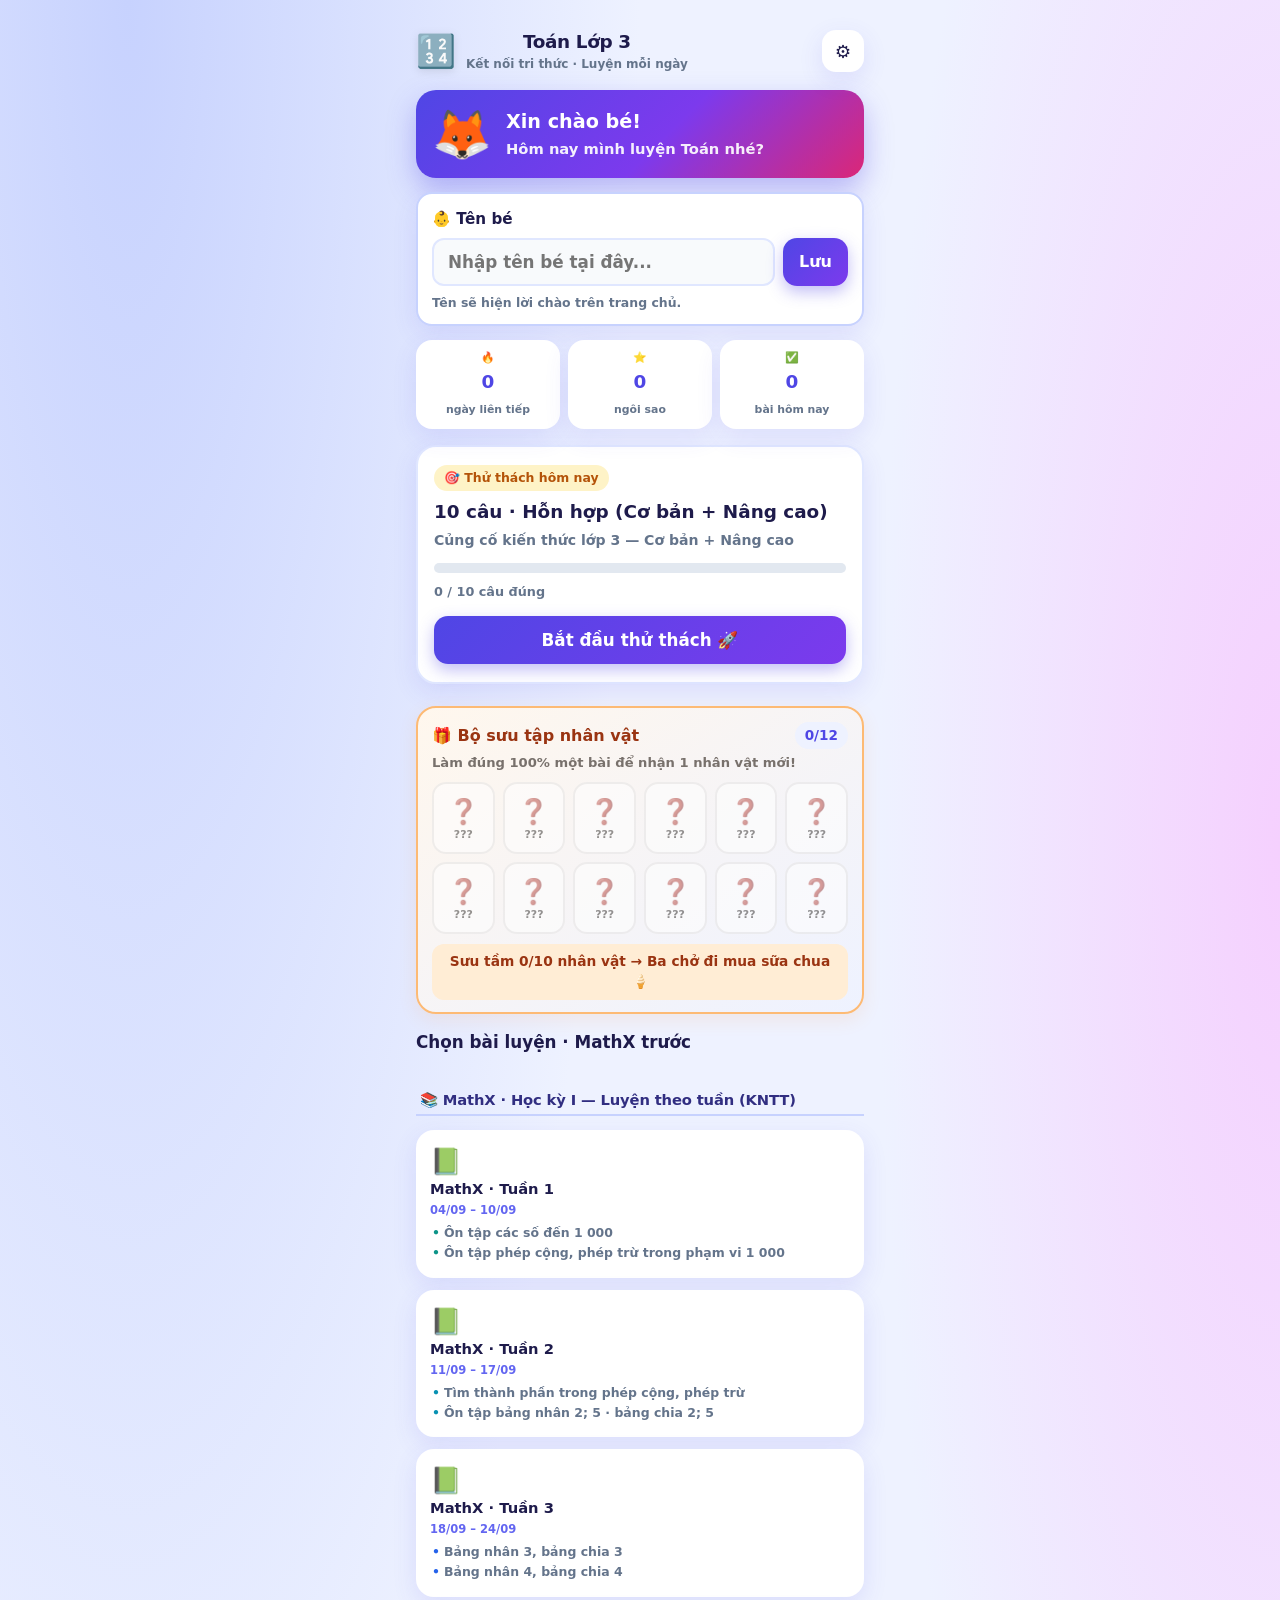
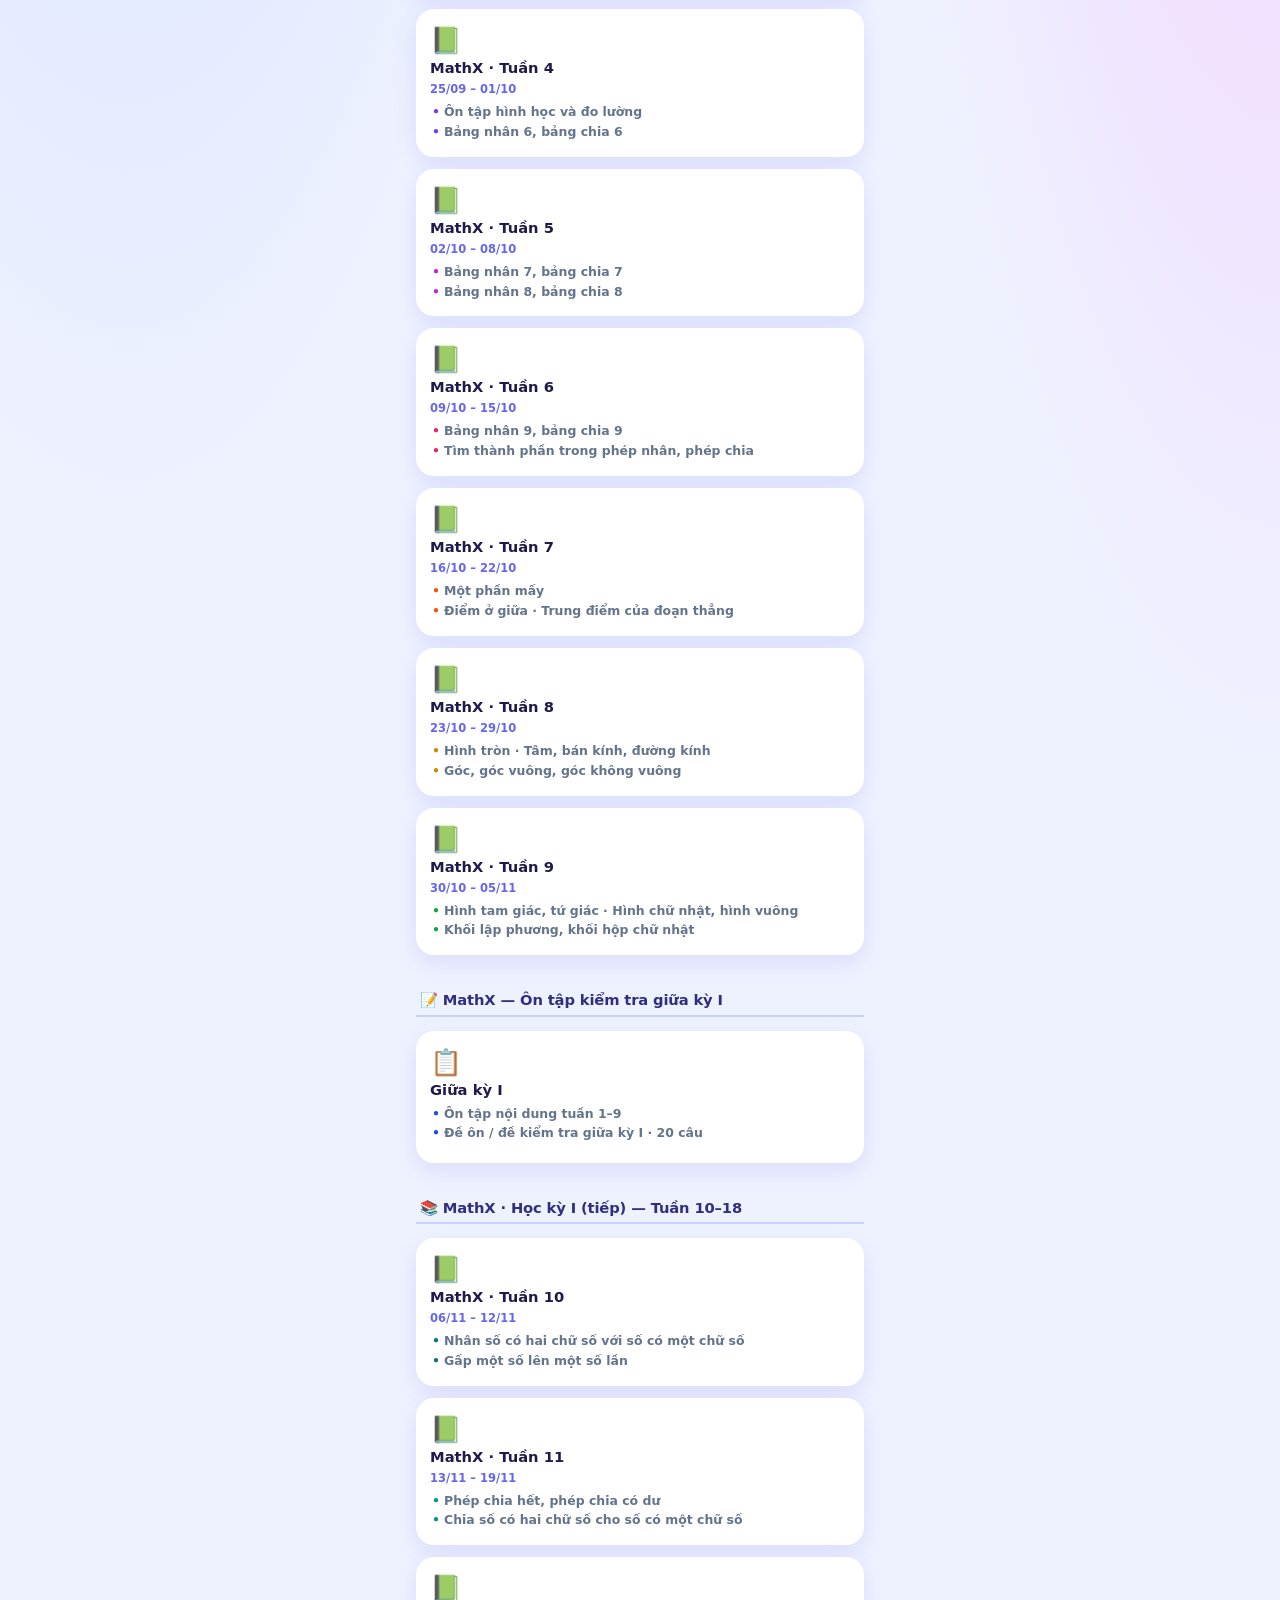
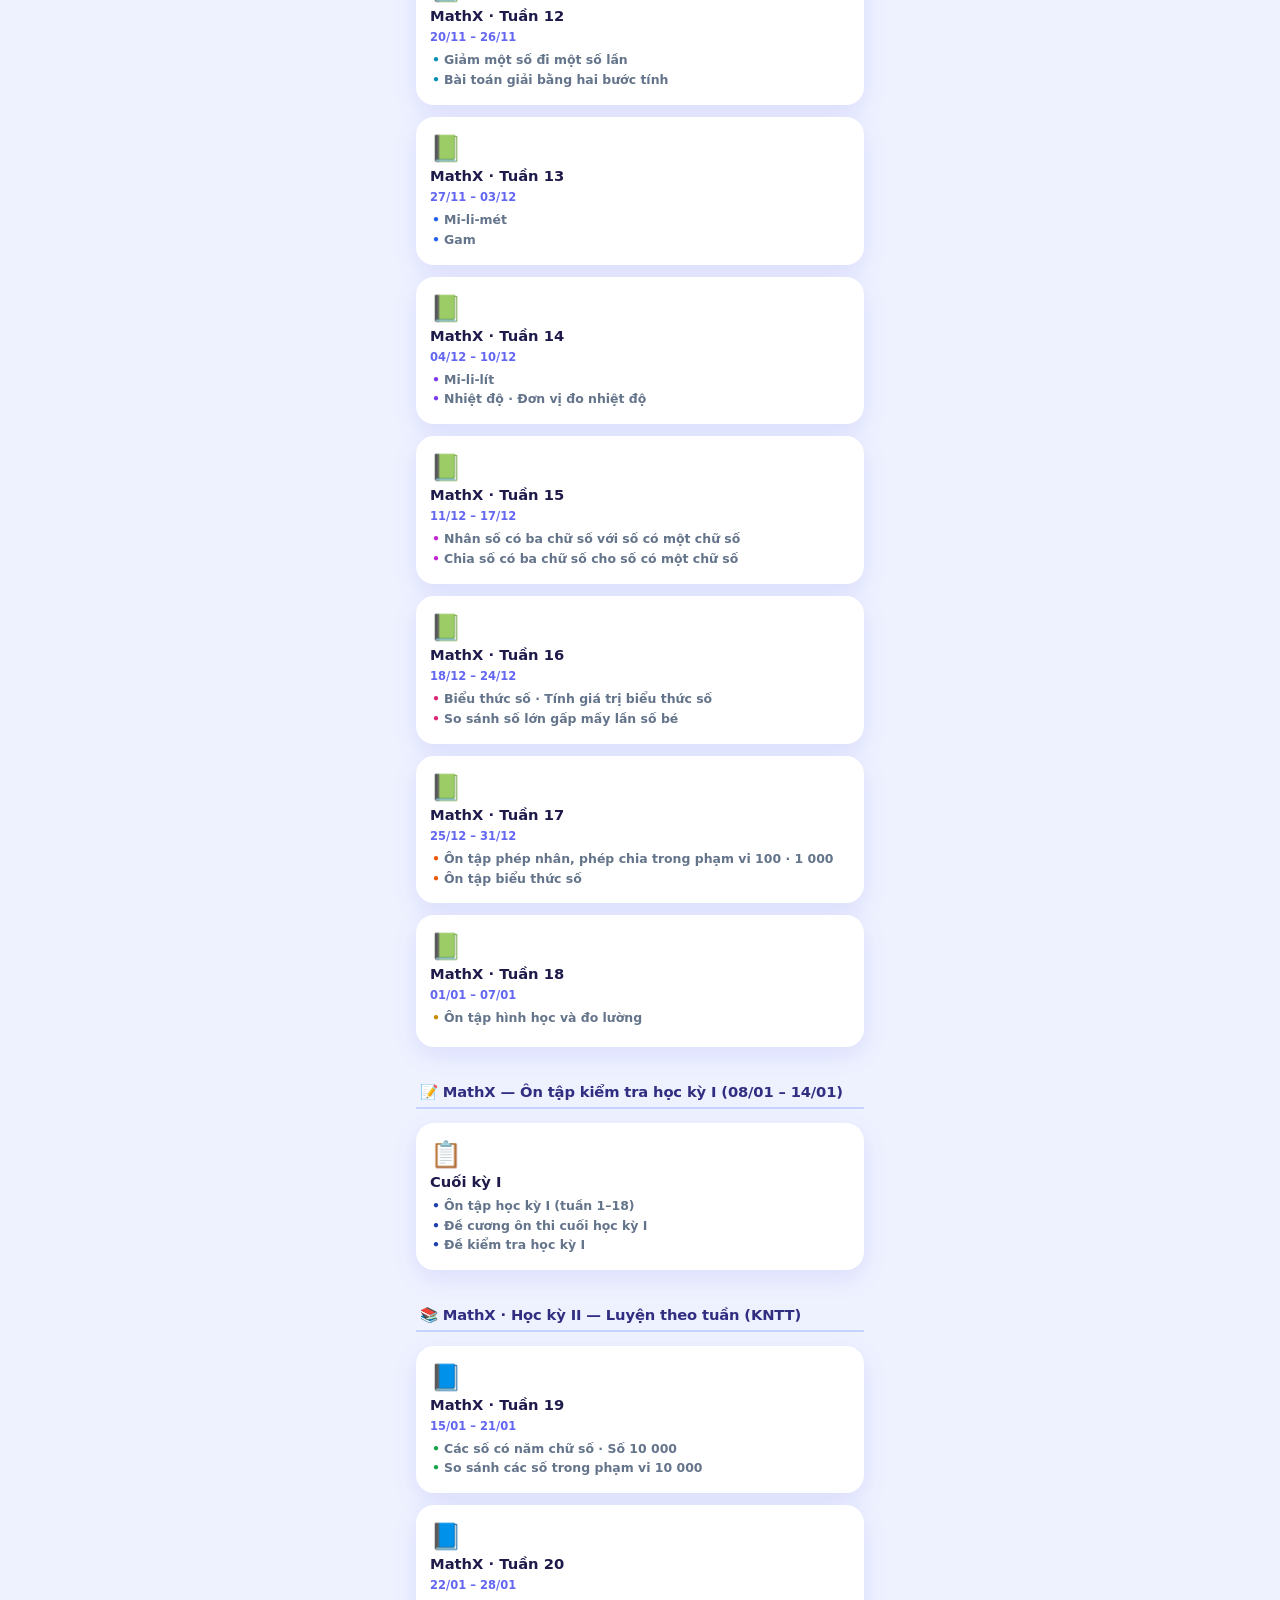
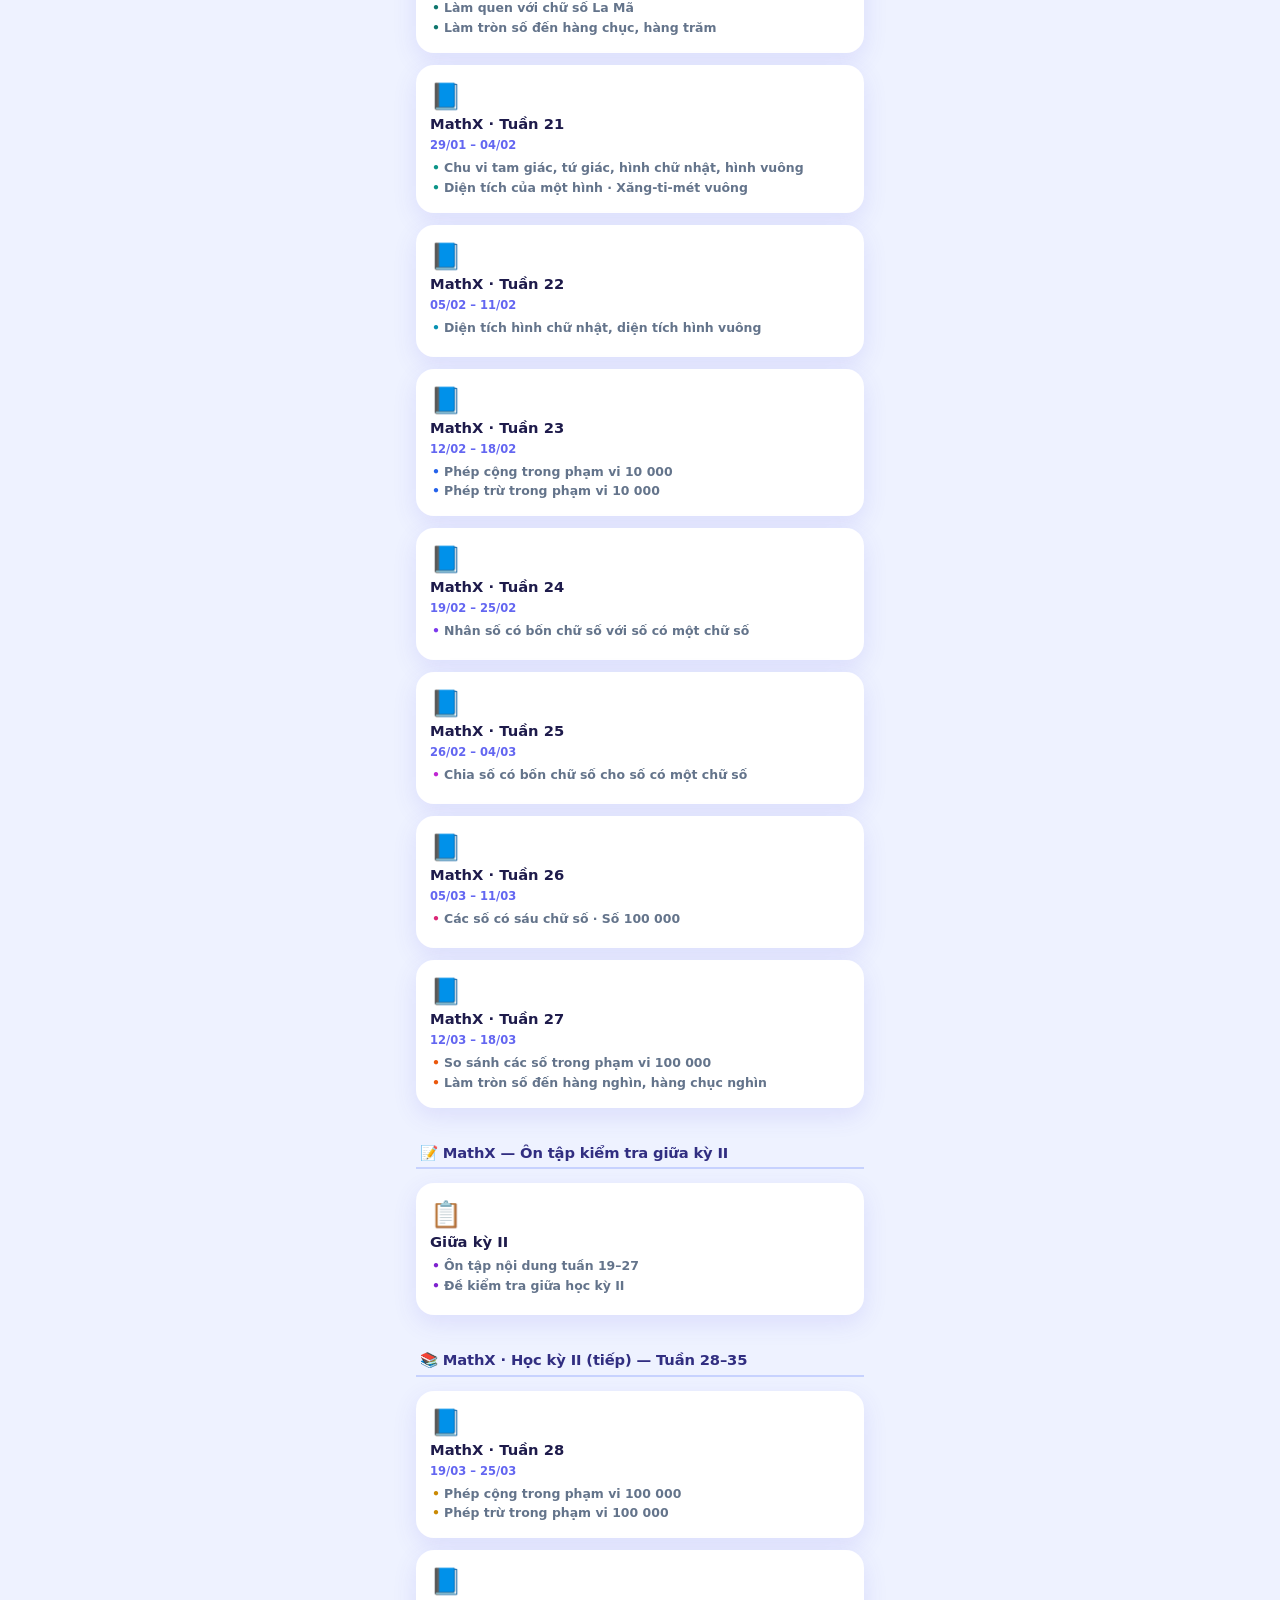
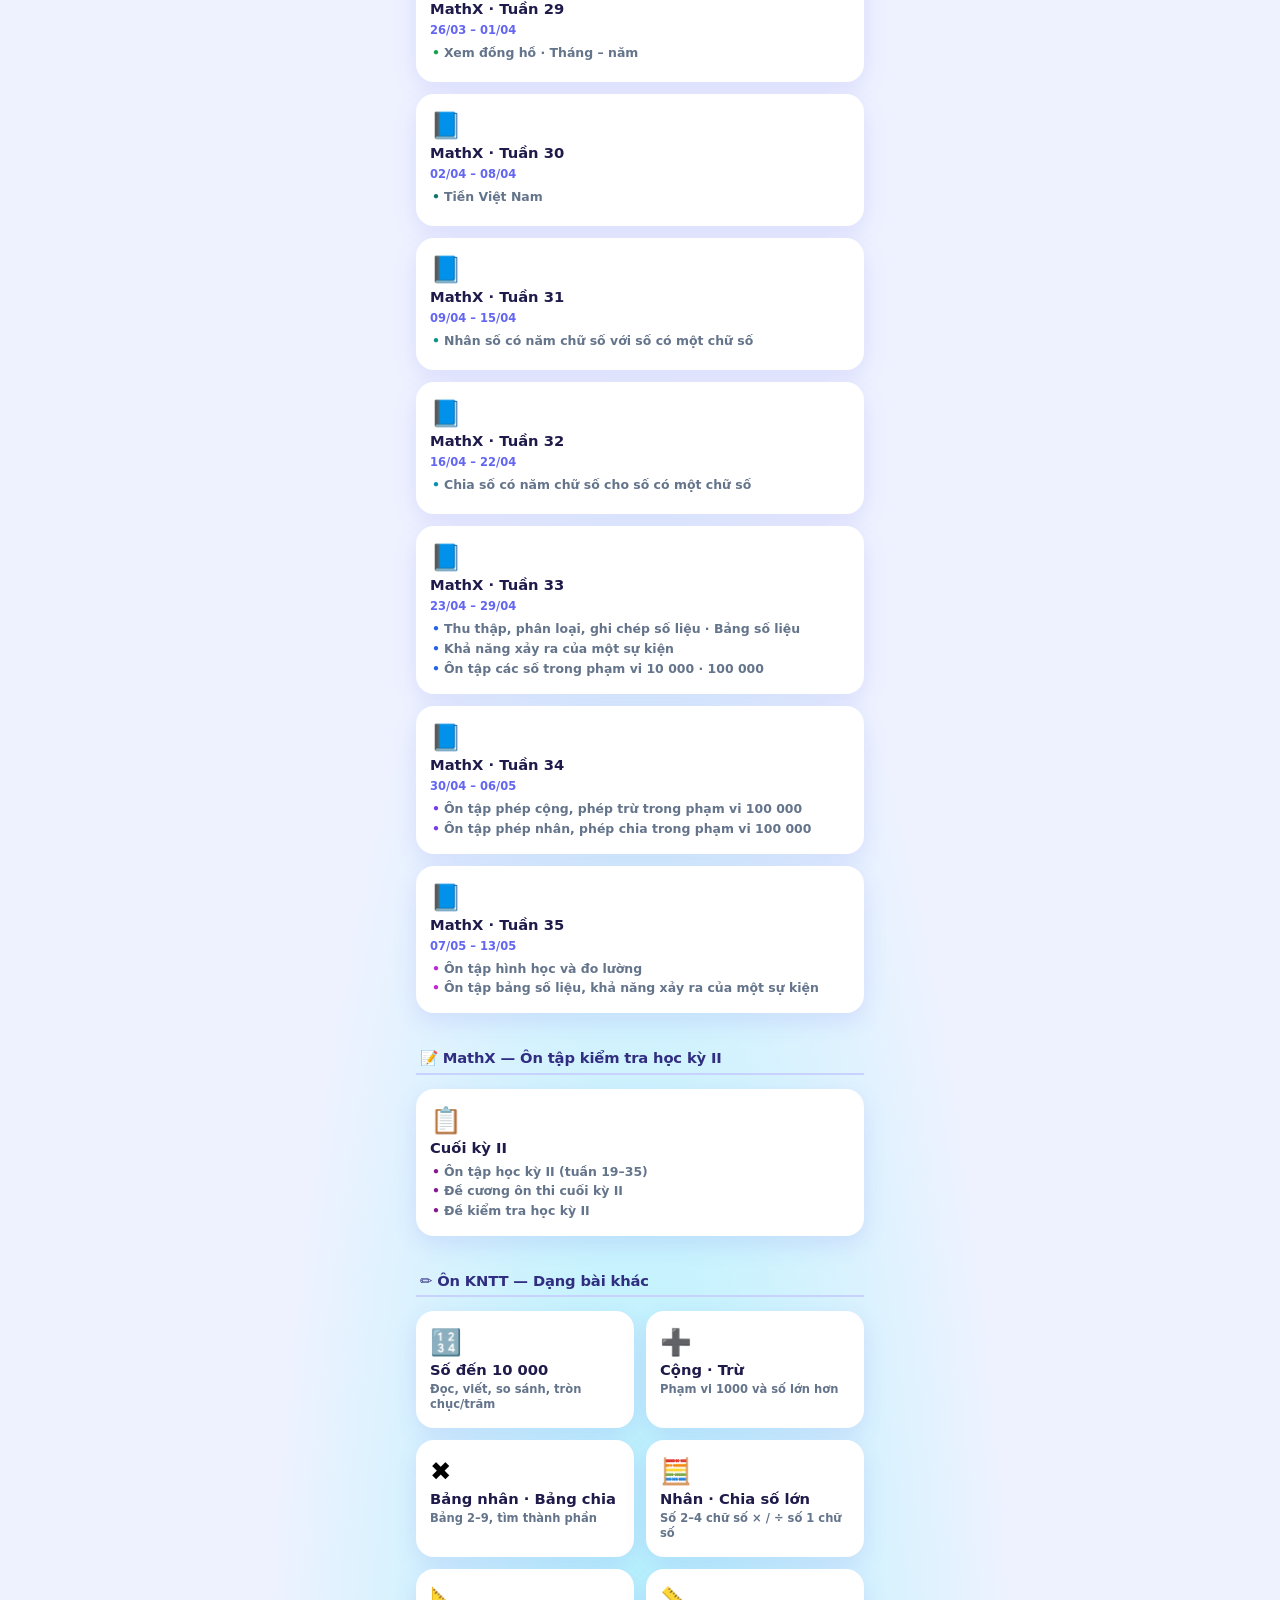
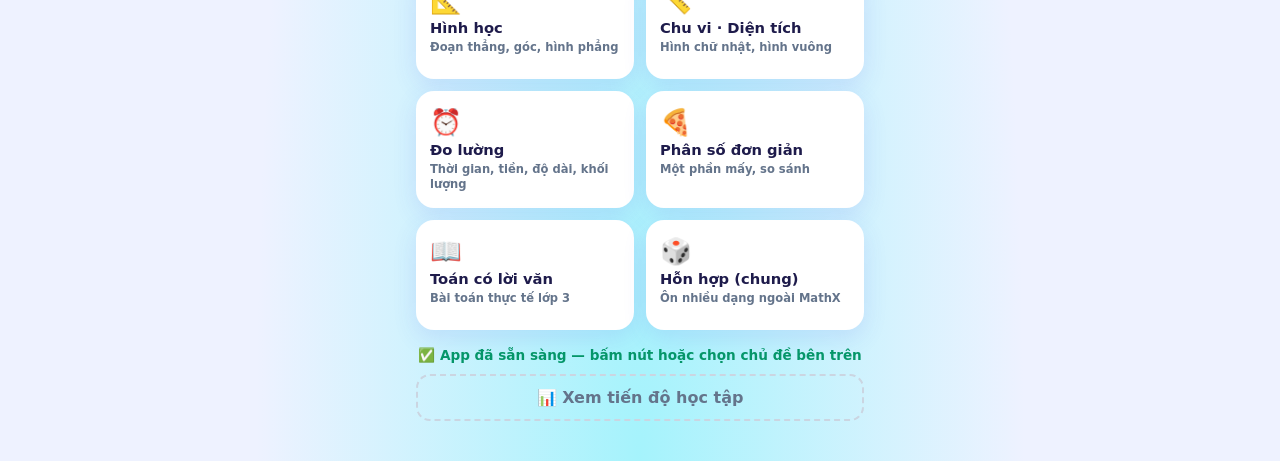
==== commit 2d9ffa11: "Fix: cau HCN khong dung hinh thoi xoay (tranh nham dap an C) Hinh thoi kieu vuong xoay 45 do bi nhin" ====
--- a/index.html
+++ b/index.html
@@ -3886,32 +3886,30 @@
         (cx - 48) +
         ',112" fill="#FEF9C3" stroke="#A16207" stroke-width="2.5"/>';
     } else if (s.kind === "diamond" || s.kind === "rhombus") {
-      // Hình thoi DẸT NGANG — đường chéo ngang >> dọc (không giống vuông xoay)
+      // Hình thoi RẤT DẸT + góc nhọn rõ — KHÔNG phải vuông xoay 45°
+      // (vuông xoay có đường chéo ngang ≈ dọc; thoi này ngang >> dọc)
       draw =
         '<polygon points="' +
         cx +
-        ",48 " +
-        (cx + 54) +
+        ",58 " +
+        (cx + 58) +
         ",78 " +
         cx +
-        ",108 " +
-        (cx - 54) +
-        ',78" fill="#FFE4E6" stroke="#BE123C" stroke-width="2.5"/>' +
-        // gợi ý: không có góc vuông (không vẽ dấu vuông)
-        '<text x="' +
-        cx +
-        '" y="36" text-anchor="middle" font-size="10" font-weight="800" fill="#BE123C" font-family="Nunito,sans-serif" opacity="0.0">.</text>';
+        ",98 " +
+        (cx - 58) +
+        ',78" fill="#FFE4E6" stroke="#BE123C" stroke-width="2.5"/>';
     } else if (s.kind === "para") {
       // Hình bình hành nghiêng rõ — cạnh dài nằm ngang, lệch trái-phải
+      // (không có góc vuông → không phải HCN)
       draw =
         '<polygon points="' +
-        (cx - 20) +
-        ",48 " +
-        (cx + 48) +
-        ",48 " +
-        (cx + 28) +
+        (cx - 14) +
+        ",50 " +
+        (cx + 52) +
+        ",50 " +
+        (cx + 34) +
         ",108 " +
-        (cx - 40) +
+        (cx - 32) +
         ',108" fill="#E0E7FF" stroke="#4338CA" stroke-width="2.5"/>';
     } else if (s.kind === "pentagon") {
       draw =
@@ -3952,20 +3950,46 @@
   return svgWrap(g, 320, 168);
 }
 
-/** Xáo trộn vị trí đáp án đúng trong hàng hình a/b/c/d */
+/**
+ * Xáo trộn vị trí đáp án đúng trong hàng hình a/b/c/d.
+ *
+ * Quy tắc tránh nhầm (lớp 3):
+ * - Hỏi HCN (không phải vuông): KHÔNG dùng diamond/thoi xoay (dễ nhìn như vuông/HCN).
+ *   Distractor an toàn: square, triangle, trap, circle, para, right-tri.
+ * - Hỏi vuông: được dùng diamond dẹt + para + trap (khác rõ vuông đứng).
+ * - Hỏi thoi: không dùng square xoay; square phải đứng + dấu góc.
+ */
 function geoPickShapesQuiz(correctKind, distractorKinds) {
-  distractorKinds = distractorKinds || ["trap", "rect", "diamond", "para", "circle", "right-tri"];
+  // Bộ distractor mặc định an toàn theo loại câu
+  if (!distractorKinds || !distractorKinds.length) {
+    if (correctKind === "rect") {
+      // Không diamond: thoi xoay dễ bị chọn nhầm là HCN/vuông
+      distractorKinds = ["square", "triangle", "trap", "circle", "para", "right-tri"];
+    } else if (correctKind === "square") {
+      distractorKinds = ["rect", "triangle", "trap", "para", "circle", "right-tri"];
+      // thoi dẹt OK khi hỏi vuông (khác rõ vuông đứng có dấu góc)
+      distractorKinds.push("diamond");
+    } else if (correctKind === "diamond") {
+      distractorKinds = ["square", "rect", "triangle", "trap", "circle", "para"];
+    } else {
+      distractorKinds = ["trap", "rect", "para", "circle", "right-tri", "triangle"];
+    }
+  }
+  // Cứng: câu HCN tuyệt đối không lẫn diamond
+  if (correctKind === "rect") {
+    distractorKinds = distractorKinds.filter(function (k) {
+      return k !== "diamond" && k !== "rhombus";
+    });
+  }
+
   var opts = [correctKind];
-  var pool = distractorKinds.slice();
-  // loại bỏ kind trùng correct
-  pool = pool.filter(function (k) {
+  var pool = distractorKinds.slice().filter(function (k) {
     return k !== correctKind;
   });
   while (opts.length < 4 && pool.length) {
     var idx = Math.floor(Math.random() * pool.length);
     opts.push(pool.splice(idx, 1)[0]);
   }
-  // shuffle
   for (var i = opts.length - 1; i > 0; i--) {
     var j = Math.floor(Math.random() * (i + 1));
     var t = opts[i];
@@ -7555,13 +7579,15 @@
         });
       },
       function () {
-        // HCN ≠ vuông; thoi dẹt + bình hành để tránh nhầm
+        // HCN ≠ vuông. KHÔNG dùng thoi/diamond (vuông xoay dễ bị chọn nhầm là HCN).
+        // Distractor: vuông đứng, tam giác, thang, tròn, bình hành nghiêng.
         var quiz = V("geoPickShapesQuiz", "rect", [
           "square",
-          "diamond",
-          "para",
           "triangle",
           "trap",
+          "circle",
+          "para",
+          "right-tri",
         ]);
         if (!quiz) {
           return q({
@@ -7579,15 +7605,16 @@
           topicId: tid(week),
           level: level,
           week: week,
-          text: "Hình nào là hình chữ nhật (dài khác rộng, có góc vuông)?",
+          text: "Hình nào là hình chữ nhật nhưng không phải hình vuông? (dài khác rộng, 4 góc vuông)",
           type: "mc",
           options: quiz.options,
           answer: quiz.answer,
           visual: quiz.visual,
           explainSteps: [
-            "Hình chữ nhật: 4 góc vuông, chiều dài khác chiều rộng.",
-            "Không chọn hình vuông (4 cạnh bằng) hay hình thoi dẹt (không có góc vuông).",
-            "Đáp án: " + quiz.answer + ".",
+            "Hình chữ nhật: 4 góc vuông và chiều dài khác chiều rộng.",
+            "Hình vuông cũng có 4 góc vuông nhưng 4 cạnh bằng nhau → không chọn.",
+            "Tam giác / hình thang / hình tròn / hình bình hành nghiêng không phải HCN.",
+            "Đáp án đúng: " + quiz.answer + ".",
           ],
         });
       },
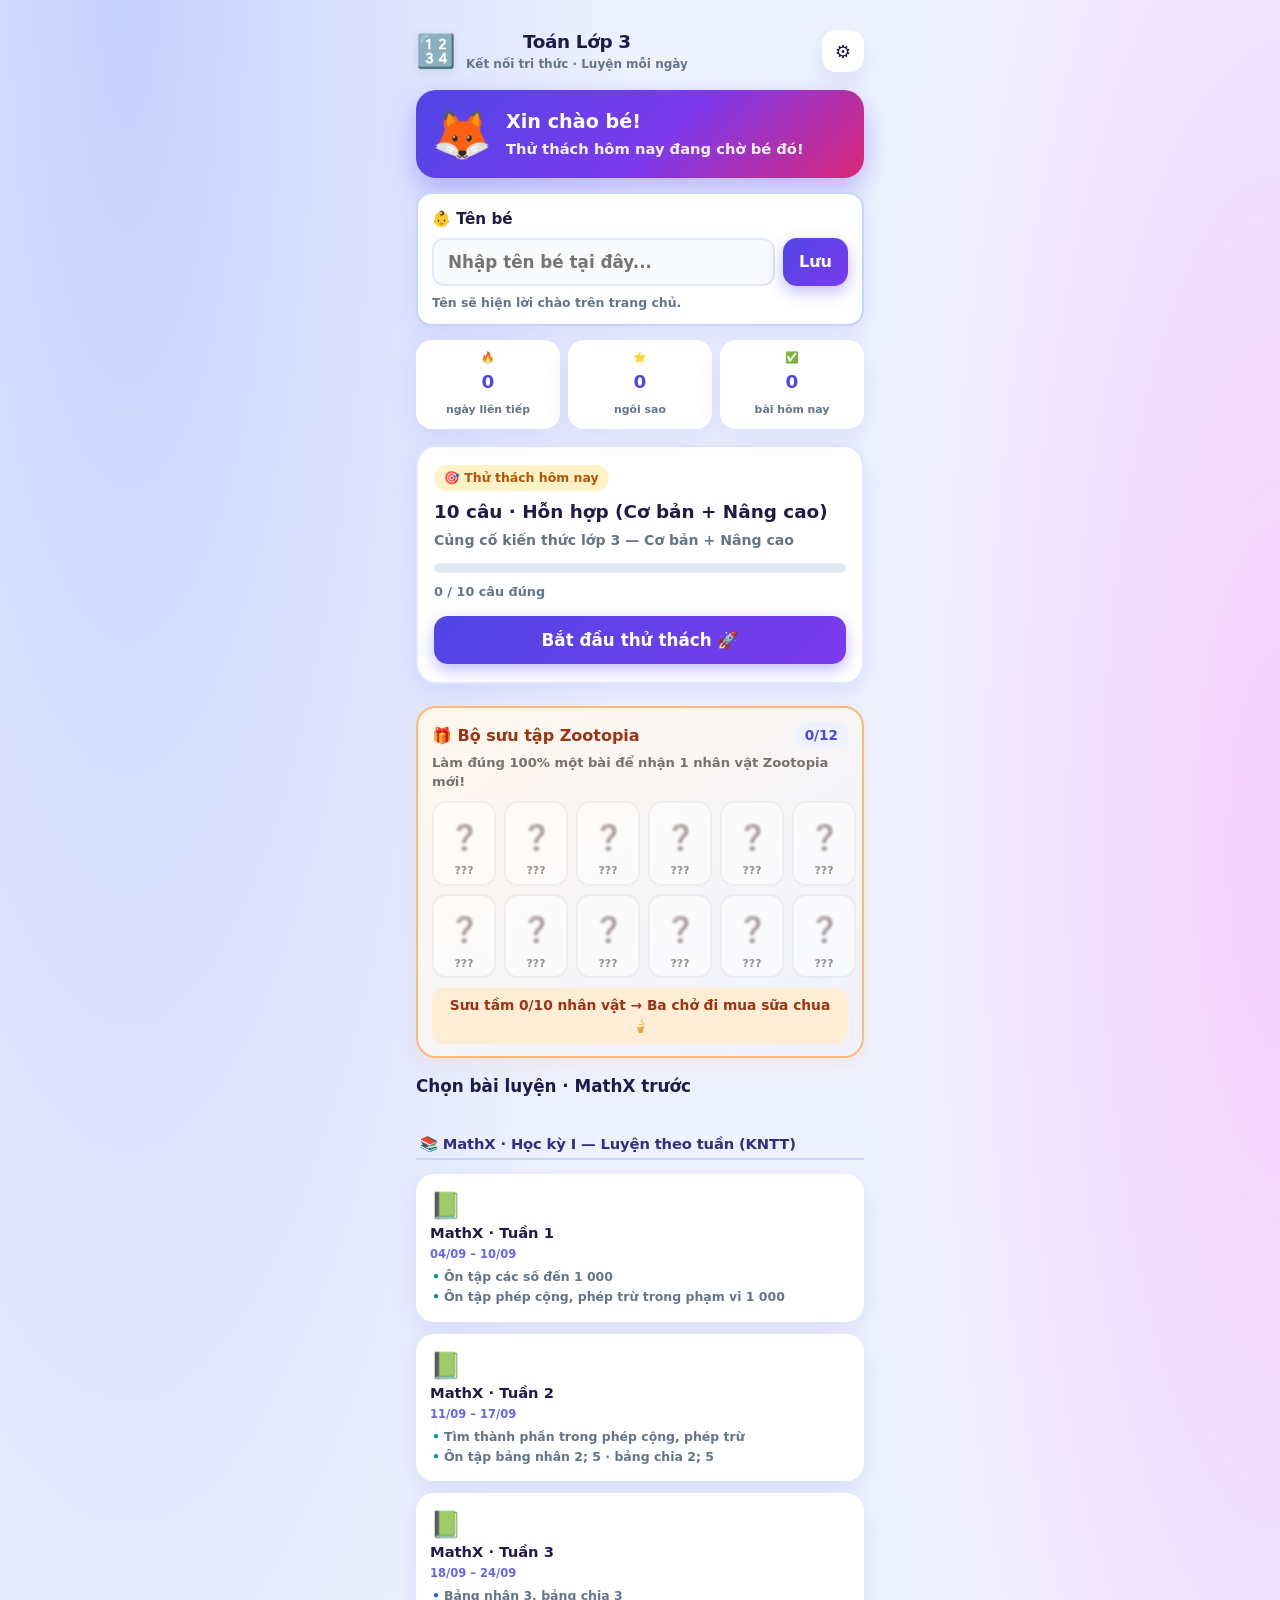
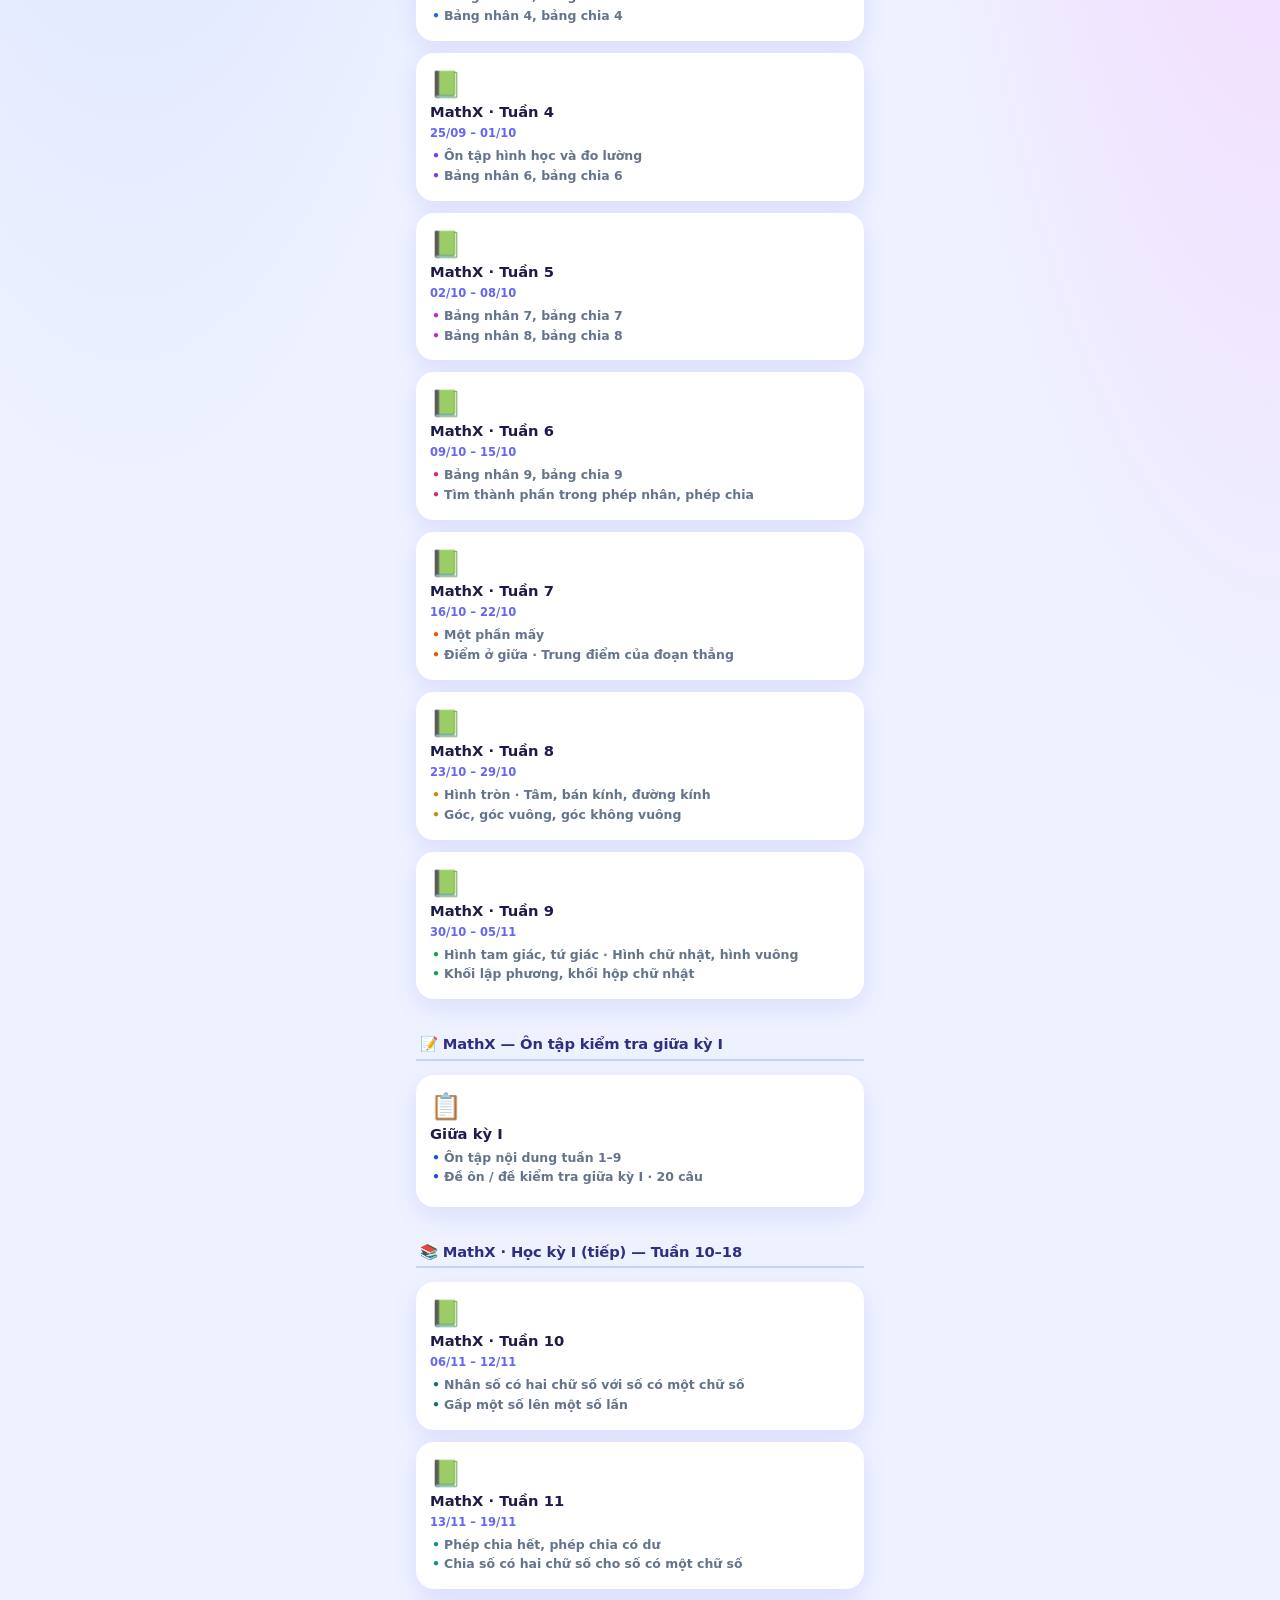
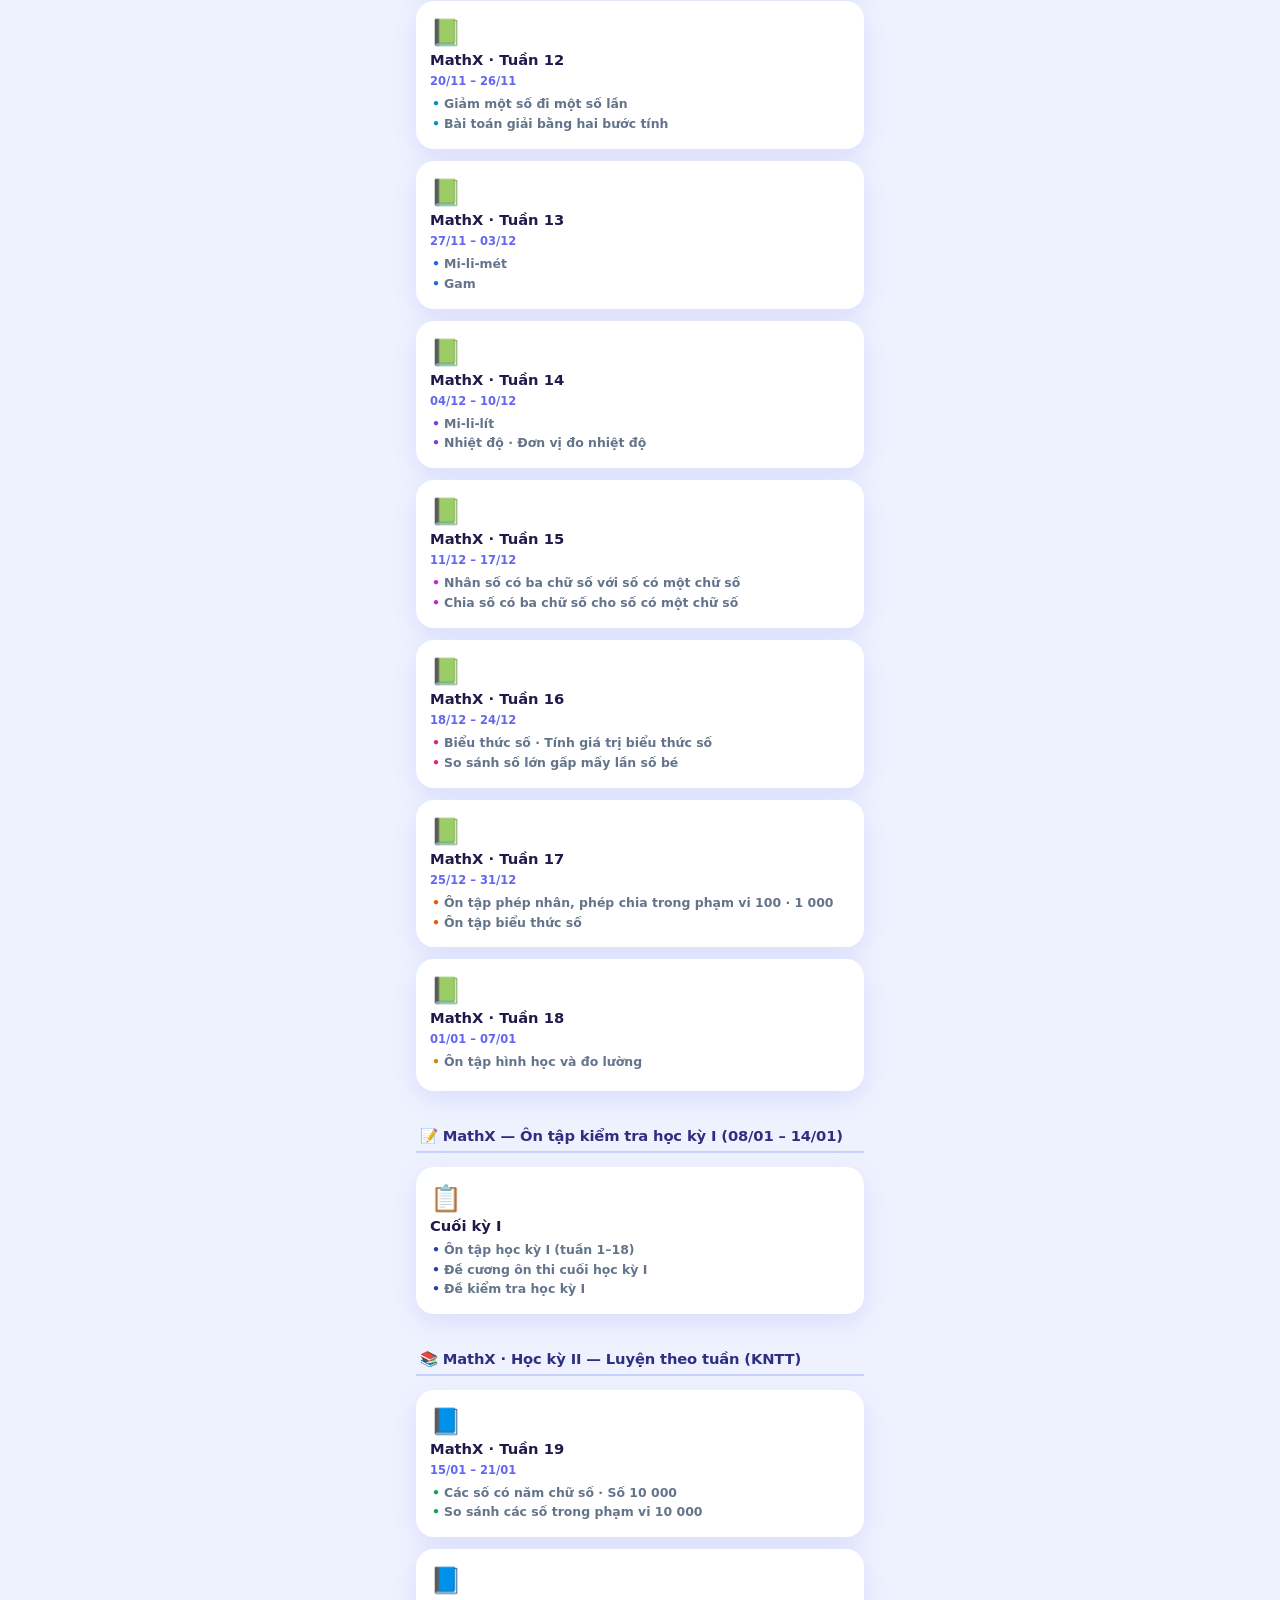
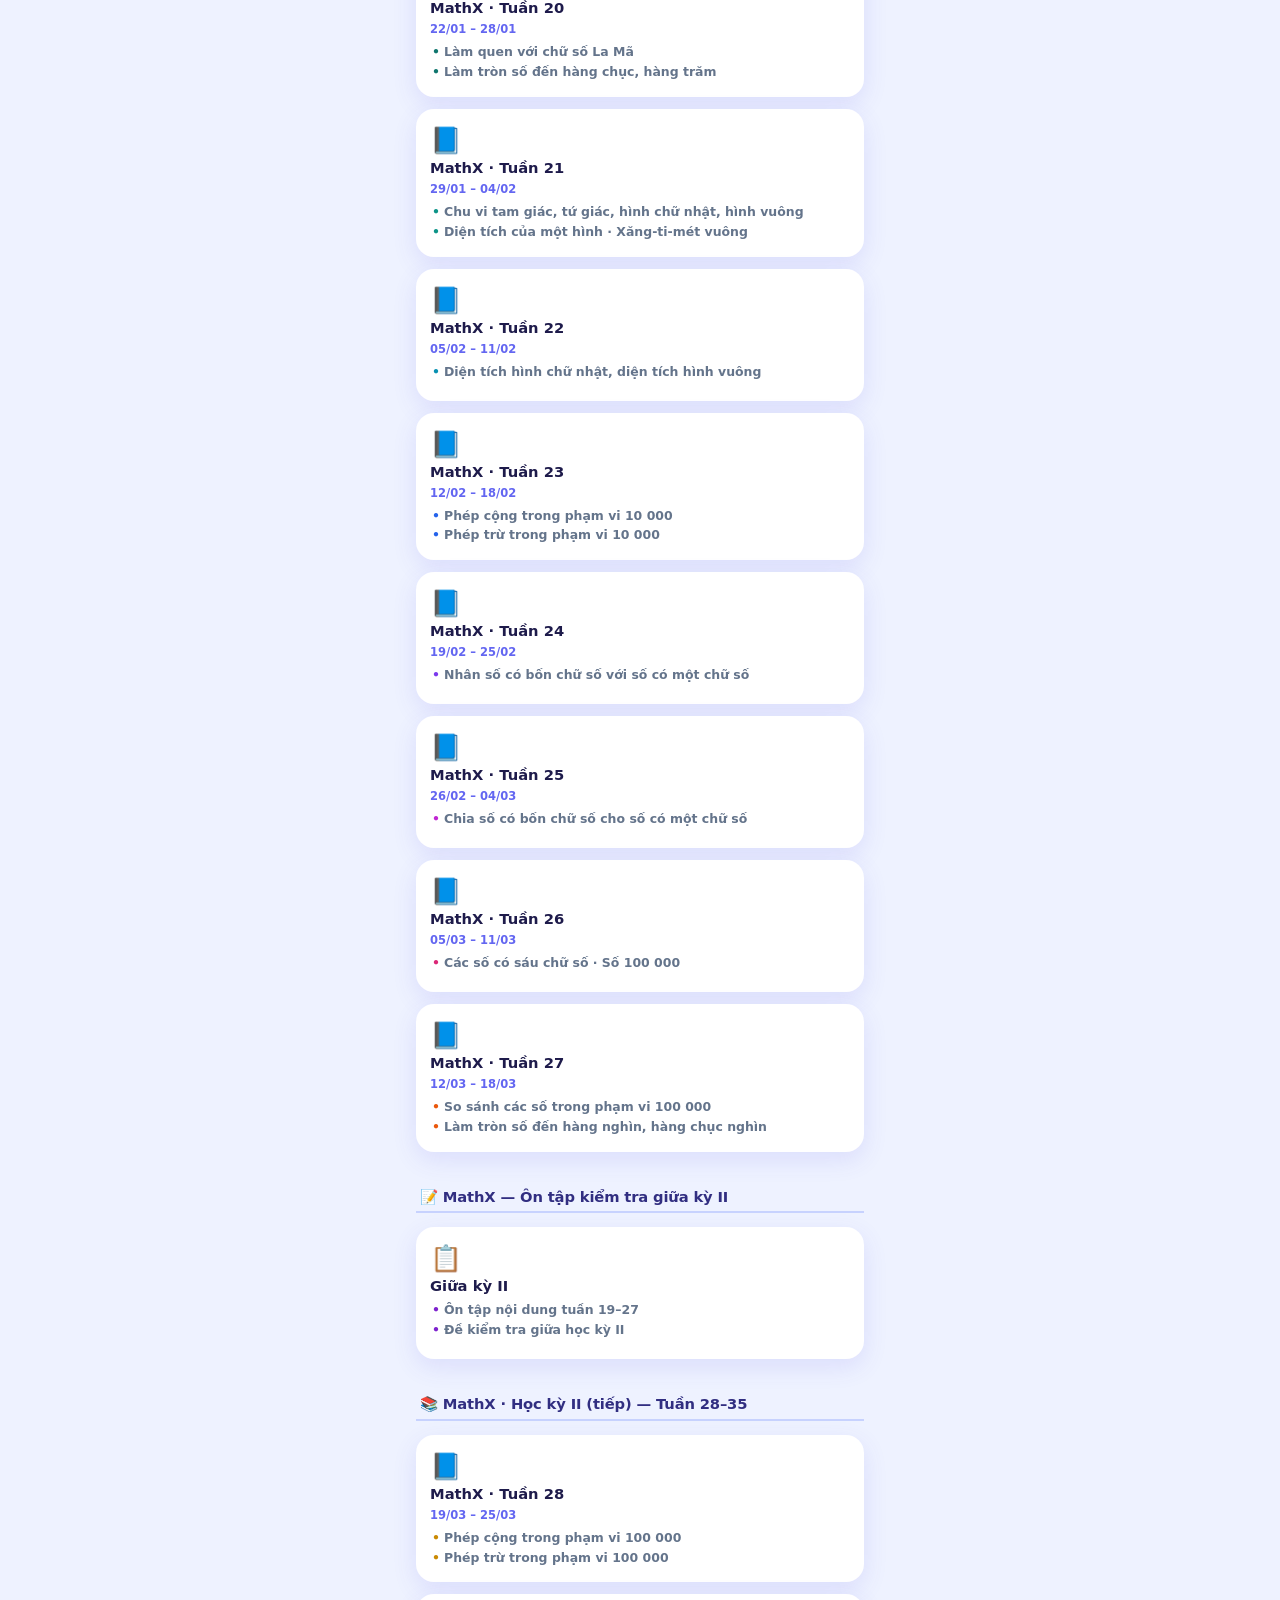
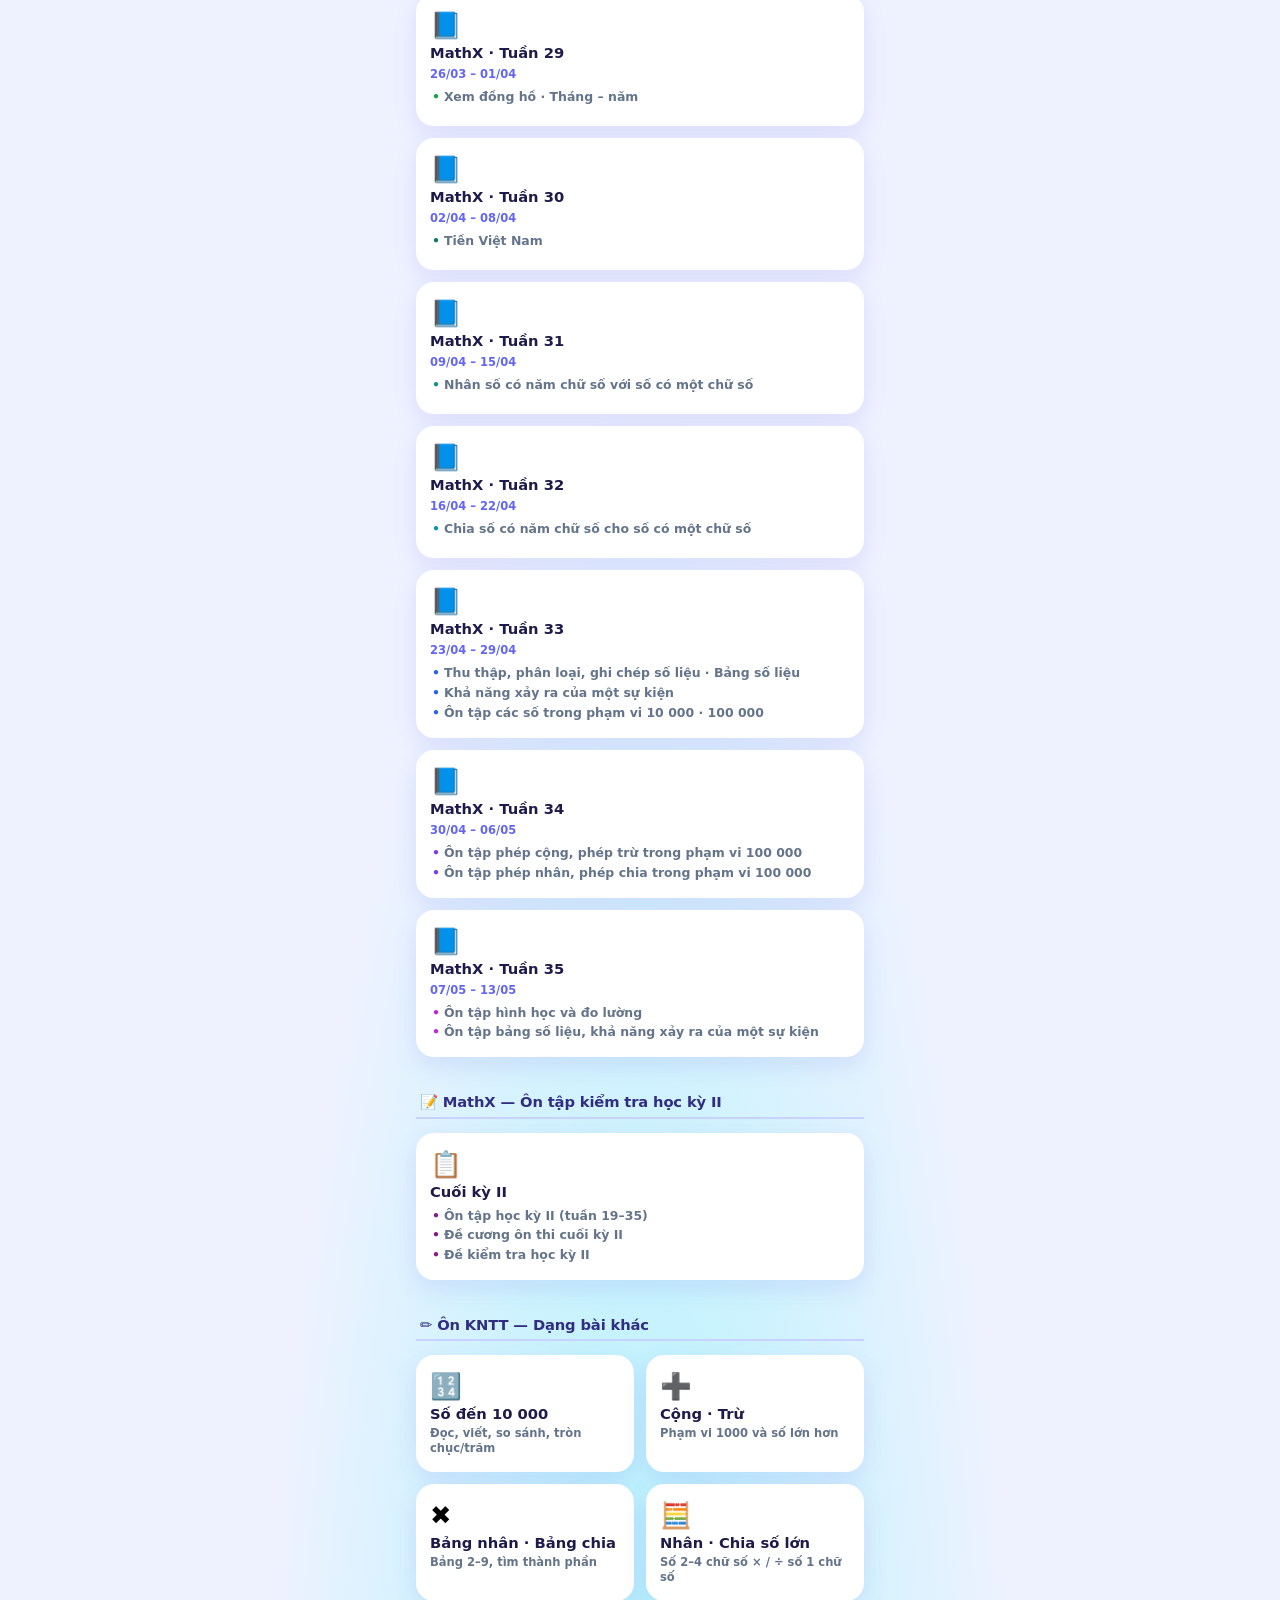
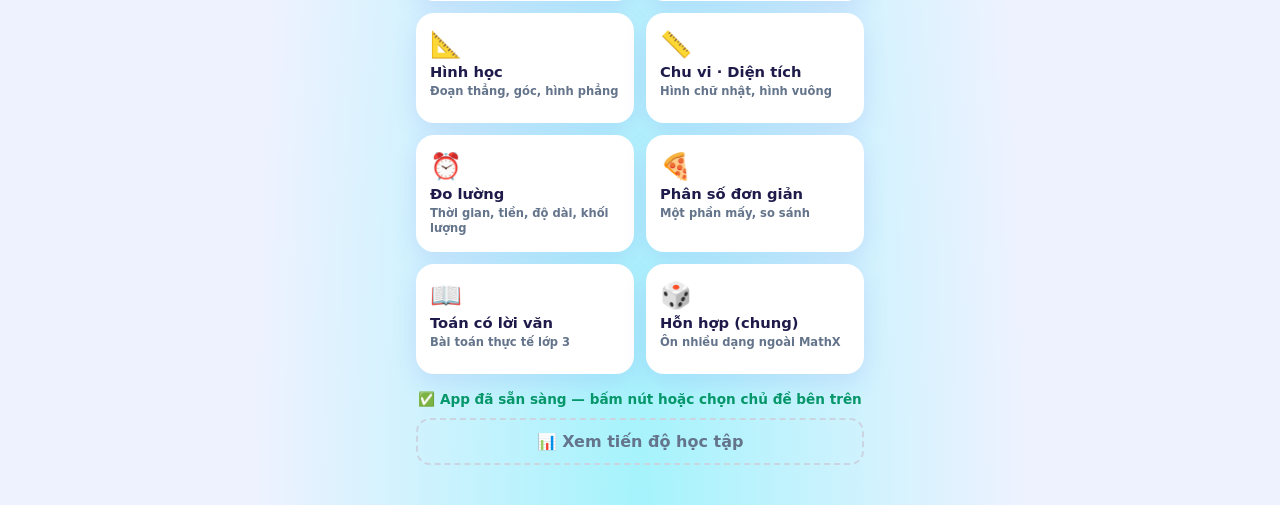
==== commit 77a1b9f1: "Thay nhan vat Doraemon bang Zootopia voi anh thuc tu thu muc award" ====
--- a/index.html
+++ b/index.html
@@ -1397,6 +1397,39 @@
   filter: grayscale(0.4);
 }
 
+.char-avatar {
+  width: 52px;
+  height: 52px;
+  display: flex;
+  align-items: center;
+  justify-content: center;
+  overflow: hidden;
+  border-radius: 50%;
+  flex-shrink: 0;
+}
+
+.char-img {
+  width: 48px;
+  height: 48px;
+  border-radius: 50%;
+  object-fit: cover;
+  border: 2px solid var(--c, #E7E5E4);
+  transition: transform 0.25s ease;
+}
+
+.char-cell.got .char-img {
+  border-color: var(--c, #4F46E5);
+  box-shadow: 0 2px 8px color-mix(in srgb, var(--c, #4F46E5) 30%, transparent);
+}
+
+.char-cell.got:hover .char-img {
+  transform: scale(1.12);
+}
+
+.char-cell.locked .char-avatar {
+  filter: grayscale(0.8) blur(1px);
+}
+
 .char-emoji {
   font-size: 1.55rem;
   line-height: 1.2;
@@ -1487,8 +1520,8 @@
 }
 
 .reward-char {
-  width: 100px;
-  height: 100px;
+  width: 120px;
+  height: 120px;
   margin: 0 auto 8px;
   border-radius: 50%;
   background: radial-gradient(circle at 35% 30%, #fff, color-mix(in srgb, var(--c, #4F46E5) 35%, #fff));
@@ -1499,6 +1532,14 @@
   font-size: 3.2rem;
   box-shadow: 0 8px 24px color-mix(in srgb, var(--c, #4F46E5) 35%, transparent);
   animation: rewardBounce 0.8s ease infinite alternate;
+  overflow: hidden;
+}
+
+.reward-char-img {
+  width: 100%;
+  height: 100%;
+  object-fit: cover;
+  border-radius: 50%;
 }
 
 @keyframes rewardBounce {
@@ -8911,97 +8952,109 @@
 
 /* ===== CHARACTERS (reward 100%) ===== */
 /**
- * Bộ sưu tập nhân vật — thưởng khi bé làm đúng 100% một phiên.
+ * Bộ sưu tập nhân vật Zootopia — thưởng khi bé làm đúng 100% một phiên.
  * Đủ 10 nhân vật → Ba chở đi mua sữa chua 🍦
  */
 (function (global) {
   var YOGURT_GOAL = 10;
 
-  /** Danh sách nhân vật dễ thương (tên thân thuộc với bé Việt) */
+  /** Danh sách nhân vật Zootopia (bé yêu thích!) */
   var CHARACTERS = [
     {
-      id: "doraemon",
-      name: "Doraemon",
-      emoji: "🤖",
-      color: "#3B82F6",
-      blurb: "Mèo máy túi thần kỳ từ tương lai!",
+      id: "judy-hopps",
+      name: "Judy Hopps",
+      emoji: "🐰",
+      img: "award/judy.png",
+      color: "#7C3AED",
+      blurb: "Cô thỏ cảnh sát dũng cảm, không bao giờ bỏ cuộc!",
     },
     {
-      id: "nobita",
-      name: "Nobita",
-      emoji: "👓",
-      color: "#F59E0B",
-      blurb: "Bạn thân của Doraemon, hay ngủ nướng.",
+      id: "nick-wilde",
+      name: "Nick Wilde",
+      emoji: "🦊",
+      img: "award/hi-its-the-real-nick-wilde-ask-me-anything-v0-n5qplbkl5xac1.webp",
+      color: "#EA580C",
+      blurb: "Chú cáo thông minh, bạn thân của Judy.",
     },
     {
-      id: "shizuka",
-      name: "Xuka",
-      emoji: "🎀",
-      color: "#EC4899",
-      blurb: "Dịu dàng, chăm chỉ và tốt bụng.",
+      id: "judy-nick-selfie",
+      name: "Judy & Nick",
+      emoji: "📸",
+      img: "award/avatar-tho-va-cao-doi-4.webp",
+      color: "#2563EB",
+      blurb: "Cặp đôi hoàn hảo — cùng nhau chiến thắng!",
     },
     {
-      id: "gian",
-      name: "Chaien",
-      emoji: "🎤",
-      color: "#EF4444",
-      blurb: "To lớn, thích hát (hơi... to)!",
+      id: "judy-zootopia",
+      name: "Judy Zootopia",
+      emoji: "🌆",
+      img: "award/avatar-zootopia-20.jpg",
+      color: "#0891B2",
+      blurb: "Judy vui vẻ chào đón Bé tới Zootopia!",
     },
     {
-      id: "suneo",
-      name: "Suneo",
-      emoji: "💎",
-      color: "#8B5CF6",
-      blurb: "Hay khoe đồ mới, nhưng vẫn là bạn.",
+      id: "judy-police",
+      name: "Judy Cảnh sát",
+      emoji: "👮",
+      img: "award/image.jpg",
+      color: "#4F46E5",
+      blurb: "Sĩ quan Hopps sẵn sàng bảo vệ thành phố!",
     },
     {
-      id: "dorami",
-      name: "Dorami",
-      emoji: "💛",
-      color: "#EAB308",
-      blurb: "Em gái đáng yêu của Doraemon.",
+      id: "judy-determined",
+      name: "Judy Quyết tâm",
+      emoji: "💪",
+      img: "award/images.jfif",
+      color: "#1D4ED8",
+      blurb: "Dù khó khăn, Judy luôn kiên cường!",
     },
     {
-      id: "dekisugi",
-      name: "Dekisugi",
-      emoji: "📚",
-      color: "#10B981",
-      blurb: "Học giỏi, luôn sẵn sàng giúp bạn.",
+      id: "judy-salute",
+      name: "Judy Chào",
+      emoji: "🎖️",
+      img: "award/images (1).jfif",
+      color: "#1E40AF",
+      blurb: "Sĩ quan Judy chào Bé — Bé làm tốt lắm!",
     },
     {
-      id: "jaiko",
-      name: "Jaiko",
-      emoji: "✏️",
-      color: "#F472B6",
-      blurb: "Em gái Chaien, thích vẽ truyện tranh.",
+      id: "judy-cute",
+      name: "Judy Dễ thương",
+      emoji: "🥰",
+      img: "award/images (2).jfif",
+      color: "#3B82F6",
+      blurb: "Judy nhìn trộm — Bé thật đáng yêu!",
     },
     {
-      id: "miichan",
-      name: "Mi-chan",
-      emoji: "🐱",
-      color: "#FB923C",
-      blurb: "Chú mèo cưng của Xuka.",
+      id: "judy-sweet",
+      name: "Judy Ngọt ngào",
+      emoji: "💜",
+      img: "award/images (3).jfif",
+      color: "#6D28D9",
+      blurb: "Judy tự hào vì Bé đã cố gắng!",
     },
     {
-      id: "mini-dora",
-      name: "Mini-Dora",
-      emoji: "🔵",
-      color: "#60A5FA",
-      blurb: "Bảo bối nhỏ xinh xắn!",
+      id: "judy-carrot",
+      name: "Judy & Cà Rốt",
+      emoji: "🥕",
+      img: "award/tumblr_3c565f4f3628962ec93c8e8ea7ce6119_5f366adb_1280.jpg",
+      color: "#F97316",
+      blurb: "Judy cầm cà rốt — phần thưởng cho Bé giỏi!",
     },
     {
-      id: "take-copter",
-      name: "Chong chóng tre",
-      emoji: "🚁",
-      color: "#14B8A6",
-      blurb: "Bay lượn khắp nơi cùng bạn bè.",
+      id: "judy-nick-duo-1",
+      name: "Đội Judy & Nick",
+      emoji: "🤝",
+      img: "award/1784349949633_1745451039232600407_g2553855885846108703_740d399bd15c271c2b7a836e90a41d00.jpg",
+      color: "#059669",
+      blurb: "Hai bạn cùng nhau — không gì ngăn cản!",
     },
     {
-      id: "time-machine",
-      name: "Cỗ máy thời gian",
-      emoji: "🕰️",
-      color: "#6366F1",
-      blurb: "Du hành quá khứ – tương lai!",
+      id: "judy-nick-duo-2",
+      name: "Phiêu lưu cùng nhau",
+      emoji: "🎬",
+      img: "award/1784350028603_1745451039232600407_g2553855885846108703_8750ee223b38304890c83b97325eec5d.jpg",
+      color: "#10B981",
+      blurb: "Hành trình phiêu lưu đang chờ Bé phía trước!",
     },
   ];
 
@@ -9069,6 +9122,18 @@
     };
   }
 
+  function charImgHtml(c, size) {
+    size = size || 48;
+    if (c.img) {
+      return (
+        '<img src="' + c.img + '" alt="' + c.name + '" ' +
+        'class="char-img" style="width:' + size + 'px;height:' + size + 'px;" ' +
+        'loading="lazy">'
+      );
+    }
+    return '<span class="char-emoji">' + c.emoji + '</span>';
+  }
+
   function collectionHtml(state) {
     var owned = {};
     ownedList(state).forEach(function (id) {
@@ -9085,9 +9150,11 @@
         '" title="' +
         (got ? c.name + " — " + c.blurb : "Chưa mở") +
         '">' +
-        '<span class="char-emoji">' +
-        (got ? c.emoji : "❓") +
-        "</span>" +
+        '<div class="char-avatar">' +
+        (got
+          ? charImgHtml(c, 48)
+          : '<span class="char-emoji">❓</span>') +
+        "</div>" +
         '<span class="char-name">' +
         (got ? c.name : "???") +
         "</span></div>"
@@ -9108,13 +9175,13 @@
     return (
       '<div class="char-collection">' +
       '<div class="char-head">' +
-      "<h3>🎁 Bộ sưu tập nhân vật</h3>" +
+      "<h3>🎁 Bộ sưu tập Zootopia</h3>" +
       '<span class="char-count">' +
       count +
       "/" +
       CHARACTERS.length +
       "</span></div>" +
-      '<p class="char-hint">Làm đúng <strong>100%</strong> một bài để nhận 1 nhân vật mới!</p>' +
+      '<p class="char-hint">Làm đúng <strong>100%</strong> một bài để nhận 1 nhân vật Zootopia mới!</p>' +
       '<div class="char-grid">' +
       cells +
       "</div>" +
@@ -9130,6 +9197,7 @@
     ownedCount: ownedCount,
     awardPerfect: awardPerfect,
     collectionHtml: collectionHtml,
+    charImgHtml: charImgHtml,
   };
 })(typeof window !== "undefined" ? window : this);
 
@@ -10053,11 +10121,15 @@
   }
 
   $("#reward-sub").textContent = info.isNew
-    ? "Bé làm đúng hết — nhận 1 nhân vật mới!"
-    : "Bé làm đúng hết! (Bộ sưu tập đã đủ nhân vật này rồi, vẫn siêu đỉnh!)";
+    ? "Bé làm đúng hết — nhận 1 nhân vật Zootopia mới!"
+    : "Bé làm đúng hết! (Bộ sưu tập đã có nhân vật này rồi, vẫn siêu đỉnh!)";
   const charEl = $("#reward-char");
   charEl.style.setProperty("--c", ch.color || "#4F46E5");
-  charEl.textContent = ch.emoji;
+  if (ch.img) {
+    charEl.innerHTML = '<img src="' + ch.img + '" alt="' + ch.name + '" class="reward-char-img">';
+  } else {
+    charEl.textContent = ch.emoji;
+  }
   $("#reward-name").textContent = ch.name;
   $("#reward-blurb").textContent = ch.blurb || "";
   $("#reward-progress").textContent =
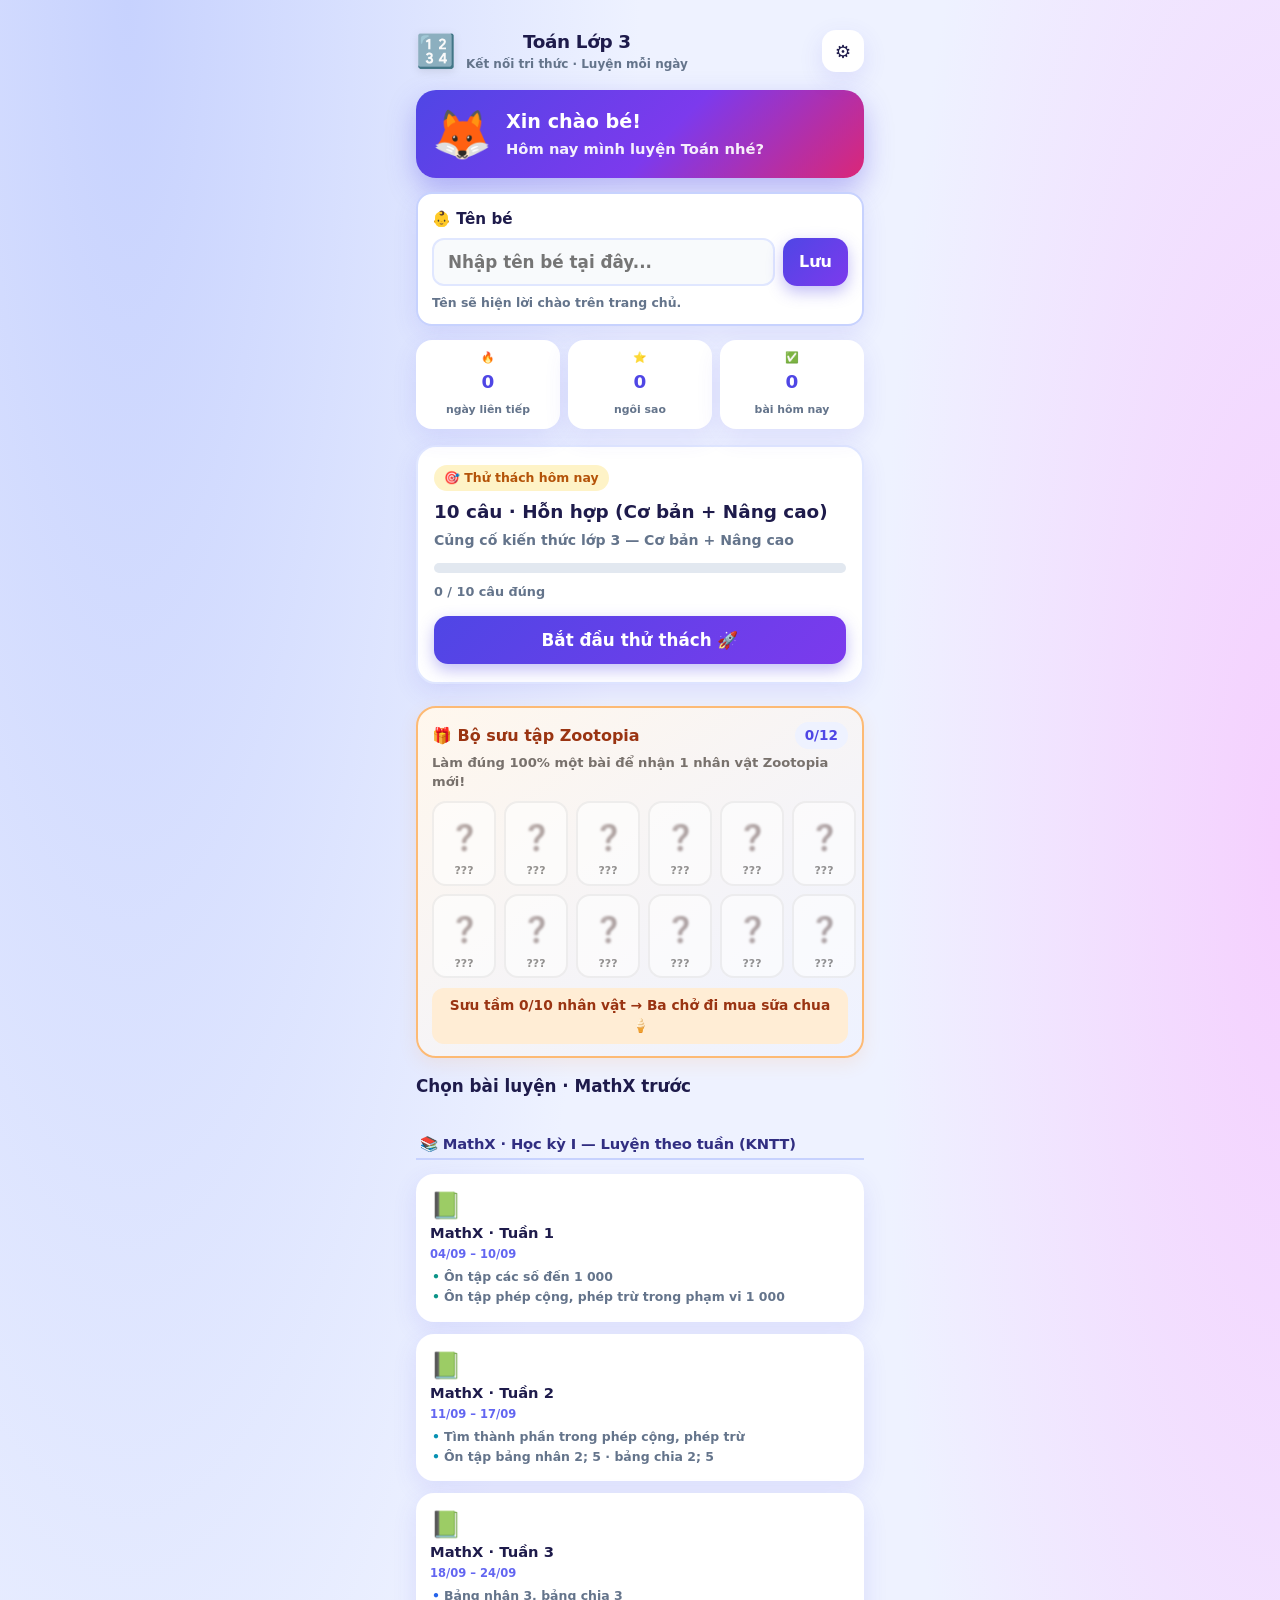
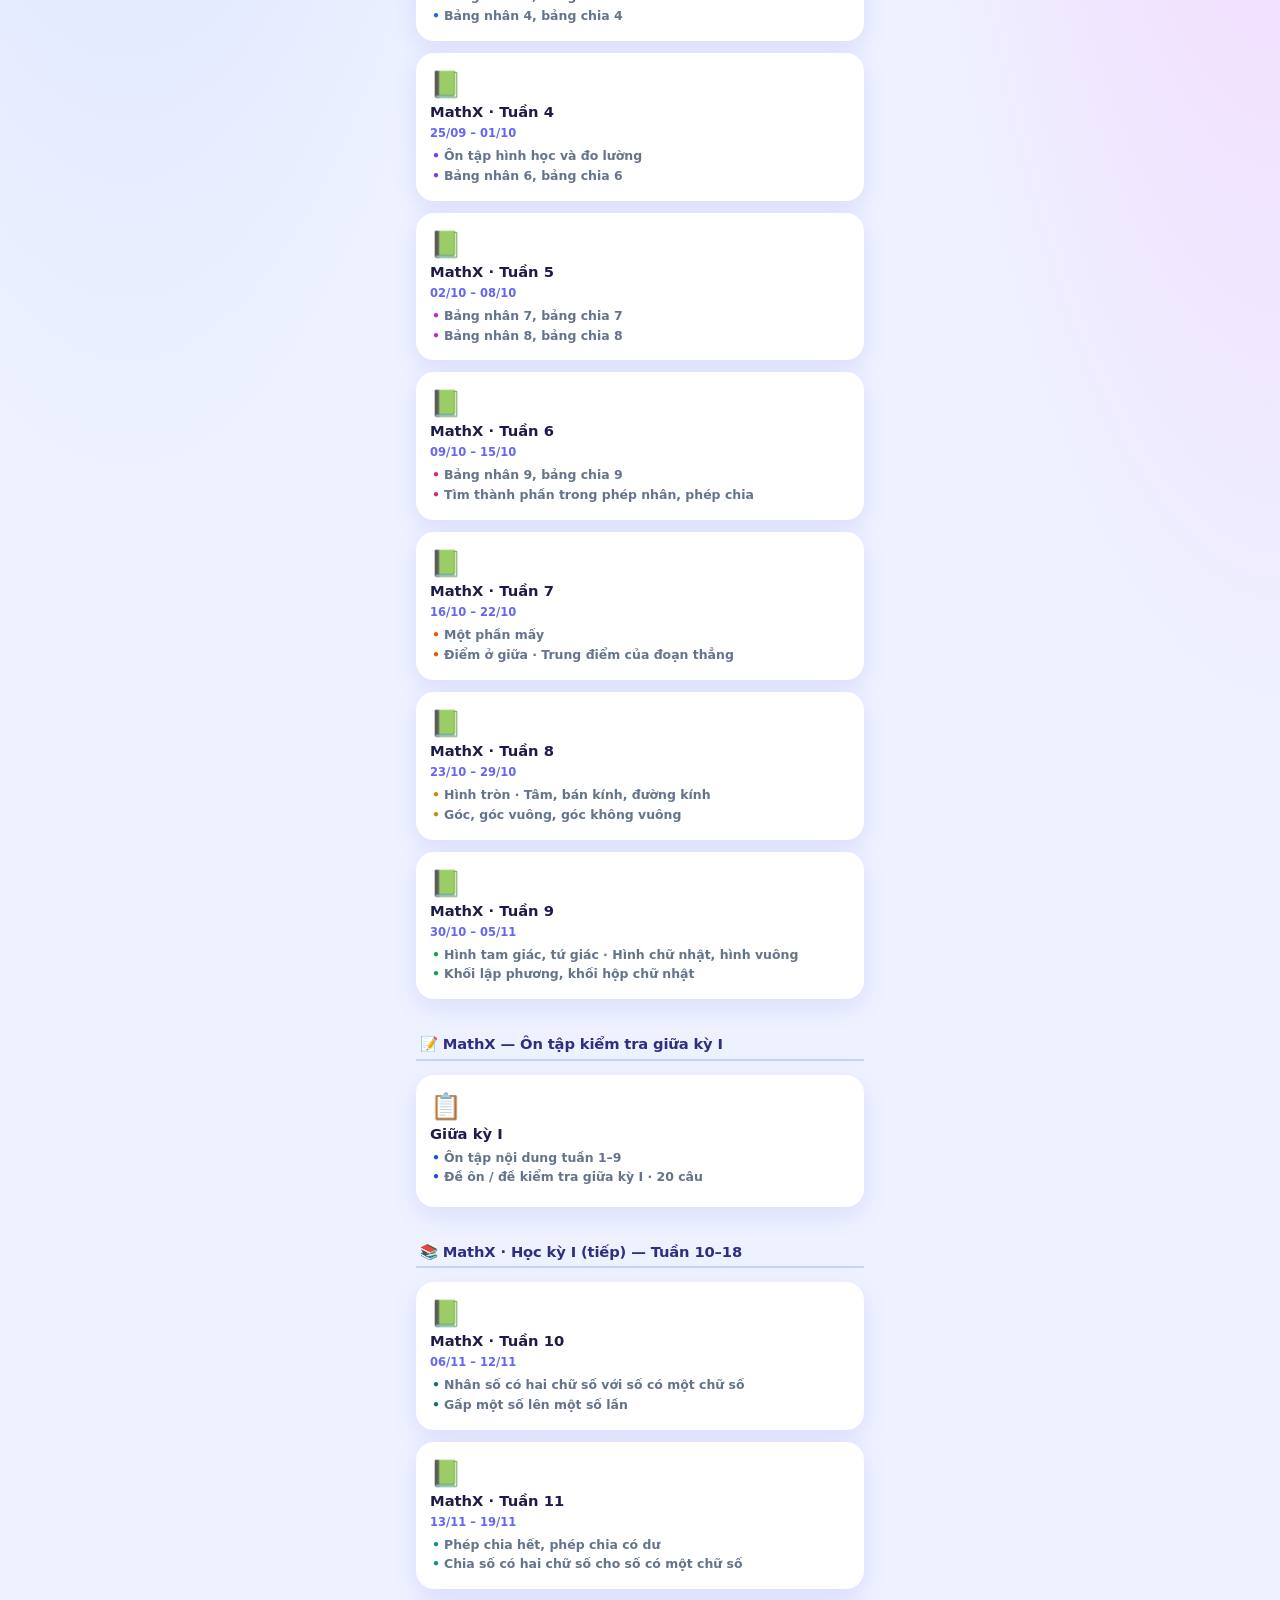
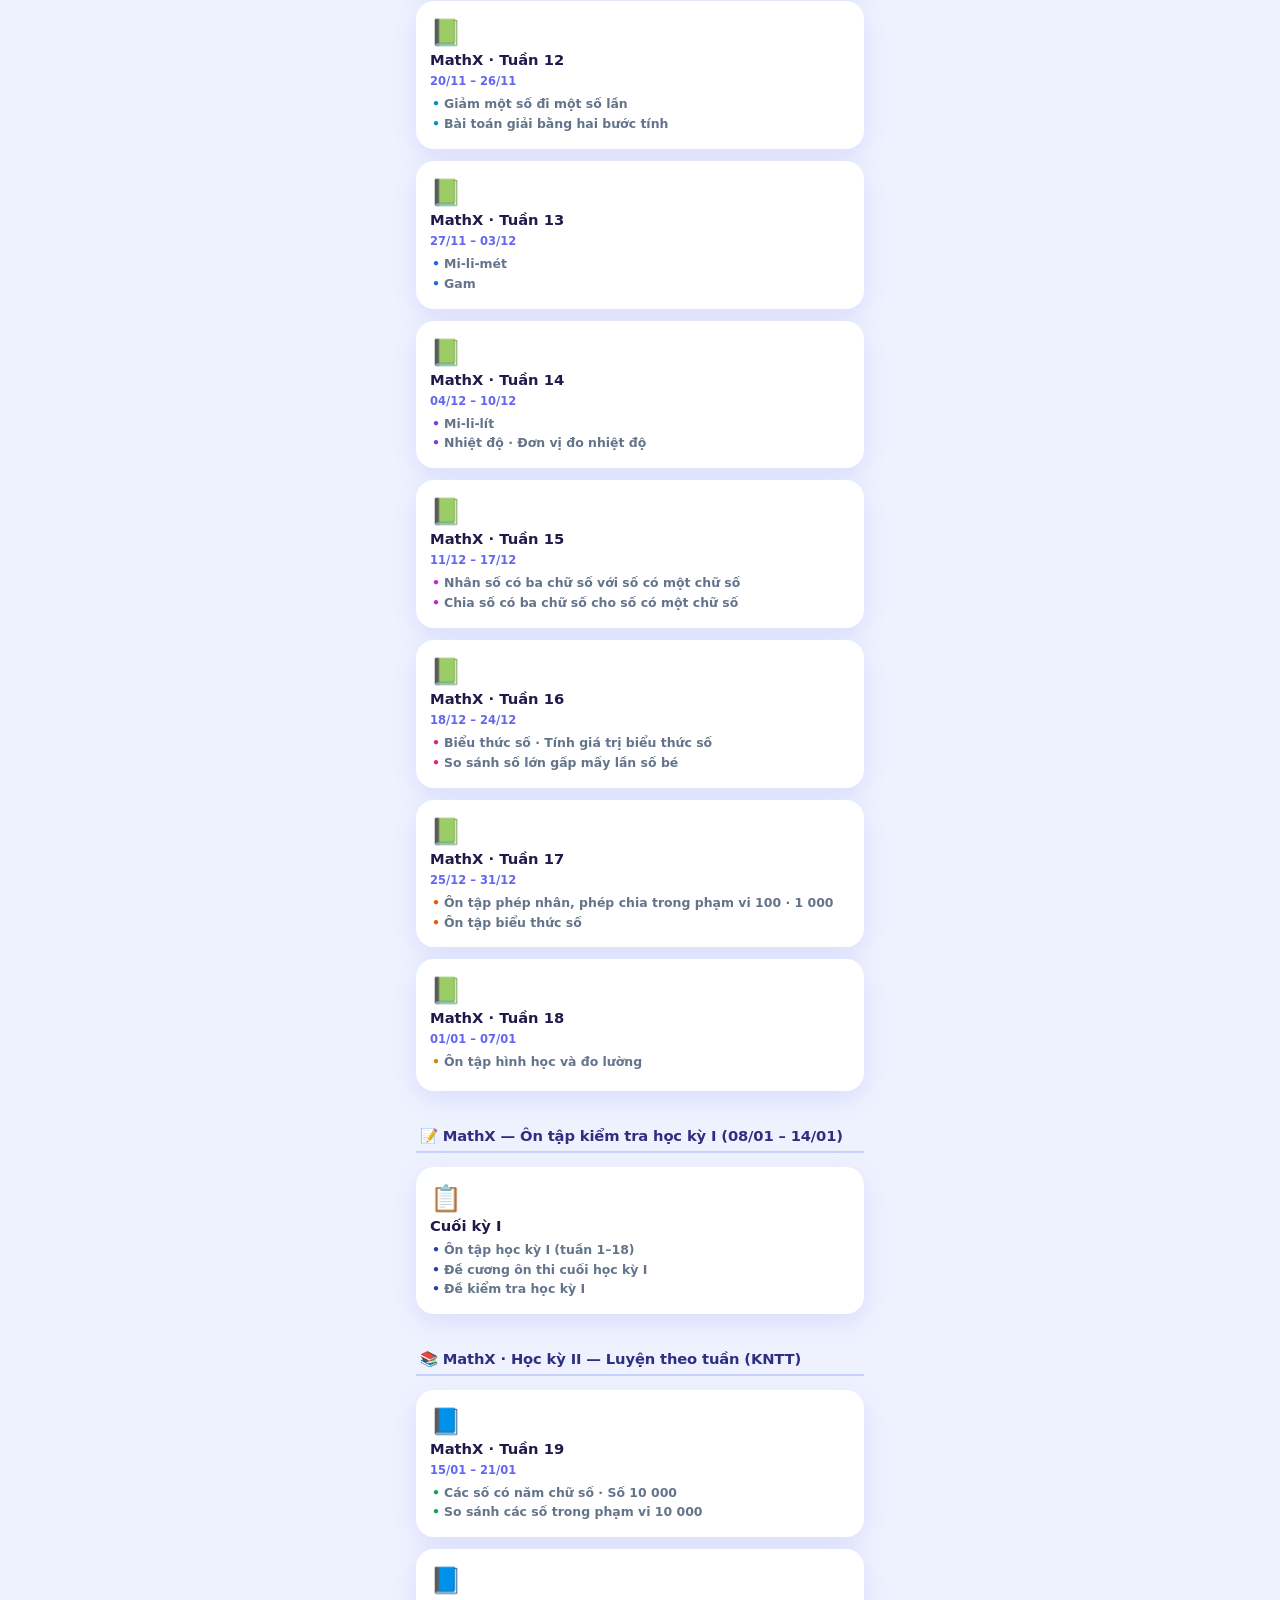
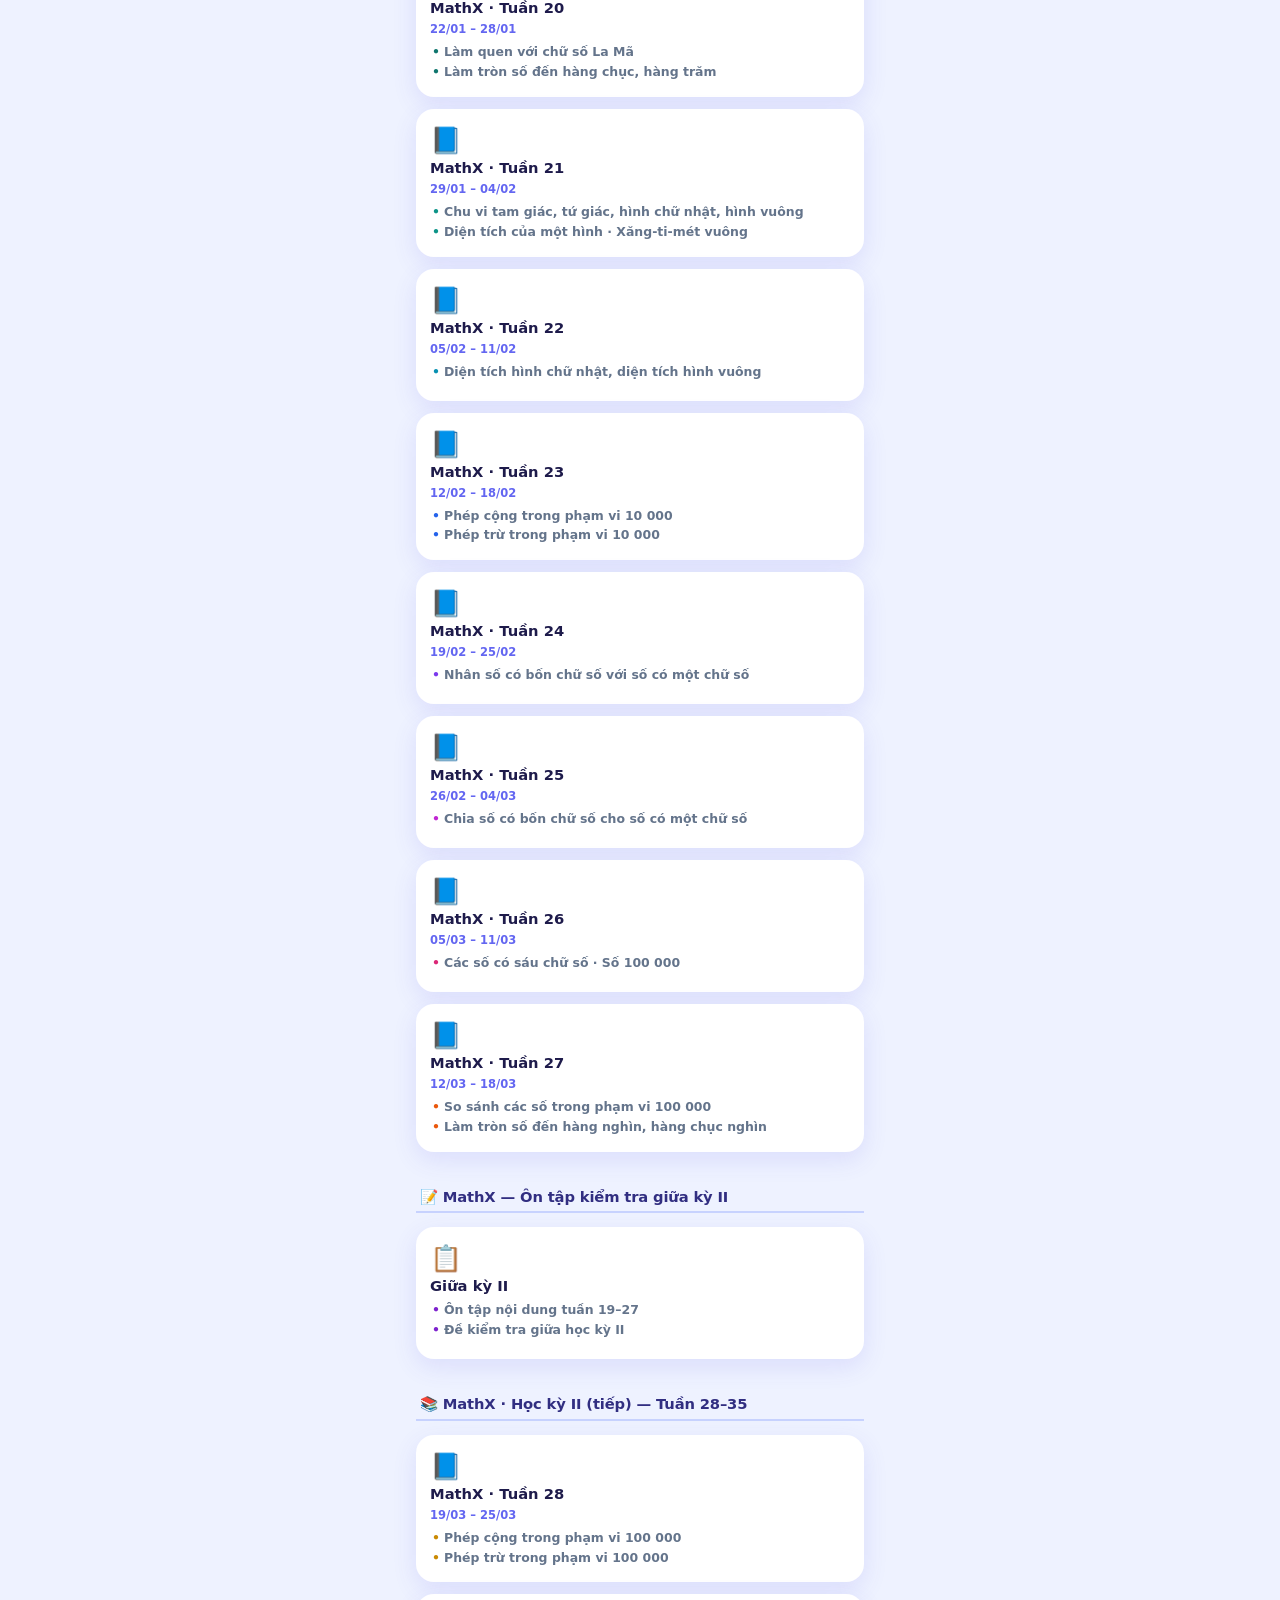
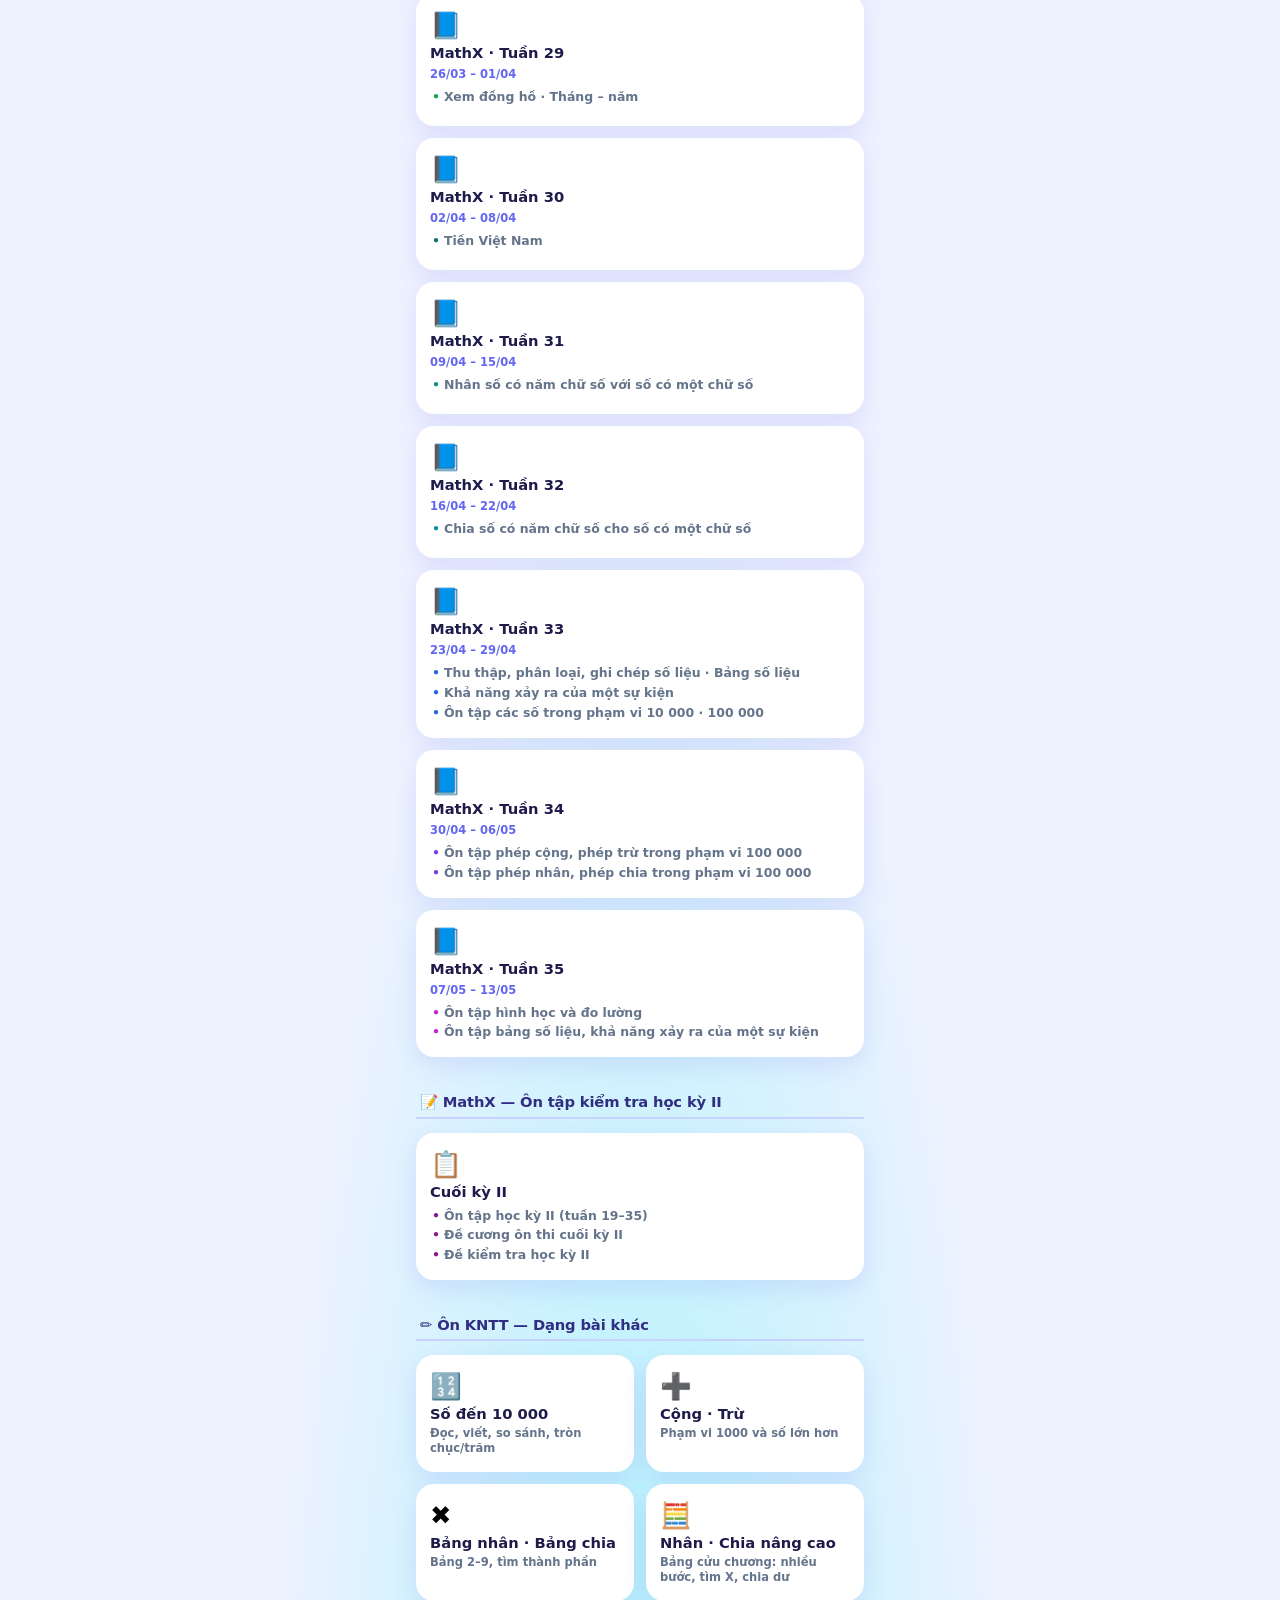
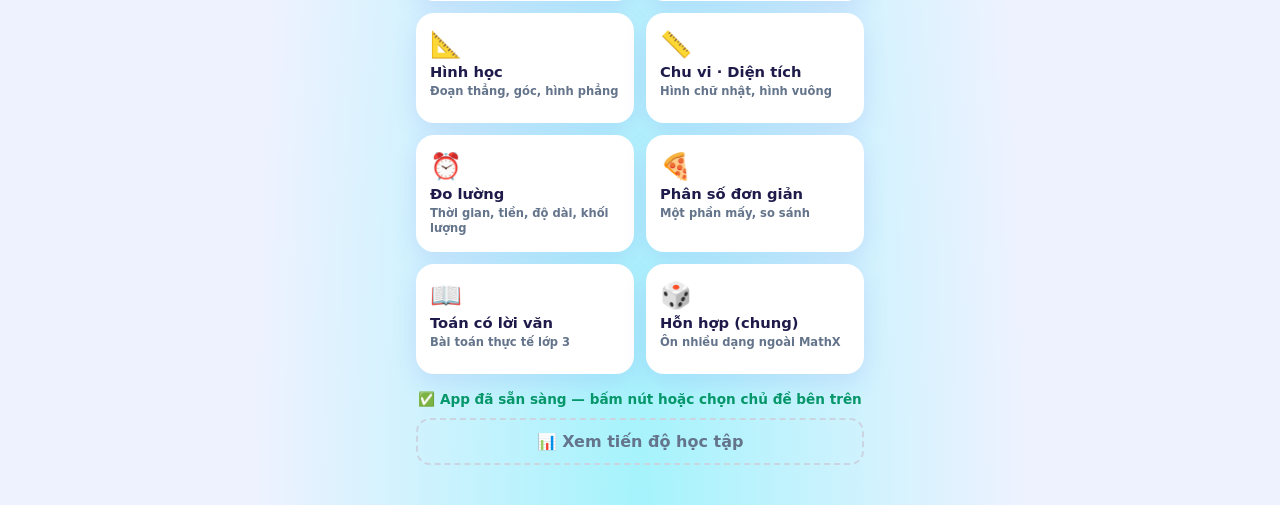
==== commit 74c9ac19: "Fix: nhan-chia-lon chi dung bang cuu chuong (1x1) vi be chua hoc nhan chia 2 chu so" ====
--- a/index.html
+++ b/index.html
@@ -2235,8 +2235,8 @@
     {
       id: "nhan-chia-lon",
       emoji: "🧮",
-      name: "Nhân · Chia số lớn",
-      desc: "Số 2–4 chữ số × / ÷ số 1 chữ số",
+      name: "Nhân · Chia nâng cao",
+      desc: "Bảng cửu chương: nhiều bước, tìm X, chia dư",
       color: "#EF4444",
     },
     {
@@ -2797,58 +2797,102 @@
     });
   }
 
-  var modeA = pick(["add4", "sub4", "chain", "word"]);
-  if (modeA === "add4") {
-    var a4 = rand(1000, 4500);
-    var b4 = rand(1000, 4500);
+  var modeA = pick(["add5", "sub5", "chain4", "findX", "word2step", "compare"]);
+  if (modeA === "add5") {
+    var a5 = rand(10000, 45000);
+    var b5 = rand(10000, 45000);
     return q({
       topicId: "cong-tru",
       level: level,
-      text: a4.toLocaleString("vi-VN") + " + " + b4.toLocaleString("vi-VN") + " = ?",
+      text: a5.toLocaleString("vi-VN") + " + " + b5.toLocaleString("vi-VN") + " = ?",
       type: "input",
-      answer: a4 + b4,
-      explain: a4 + " + " + b4 + " = " + (a4 + b4),
-    });
-  }
-  if (modeA === "sub4") {
-    var s4a = rand(3000, 9000);
-    var s4b = rand(1000, s4a - 500);
+      answer: a5 + b5,
+      explain: a5 + " + " + b5 + " = " + (a5 + b5),
+    });
+  }
+  if (modeA === "sub5") {
+    var s5a = rand(30000, 90000);
+    var s5b = rand(10000, s5a - 5000);
     return q({
       topicId: "cong-tru",
       level: level,
-      text: s4a.toLocaleString("vi-VN") + " − " + s4b.toLocaleString("vi-VN") + " = ?",
+      text: s5a.toLocaleString("vi-VN") + " − " + s5b.toLocaleString("vi-VN") + " = ?",
       type: "input",
-      answer: s4a - s4b,
-      explain: s4a + " − " + s4b + " = " + (s4a - s4b),
-    });
-  }
-  if (modeA === "chain") {
-    var ca = rand(200, 600);
-    var cb = rand(50, 200);
-    var cc = rand(30, 150);
+      answer: s5a - s5b,
+      explain: s5a + " − " + s5b + " = " + (s5a - s5b),
+    });
+  }
+  if (modeA === "chain4") {
+    var ca = rand(1000, 5000);
+    var cb = rand(500, 3000);
+    var cc = rand(200, 2000);
+    var cd = rand(100, 1500);
+    var chainAns = ca + cb - cc + cd;
     return q({
       topicId: "cong-tru",
       level: level,
-      text: ca + " + " + cb + " − " + cc + " = ?",
+      text: ca.toLocaleString("vi-VN") + " + " + cb.toLocaleString("vi-VN") + " − " + cc.toLocaleString("vi-VN") + " + " + cd.toLocaleString("vi-VN") + " = ?",
       type: "input",
-      answer: ca + cb - cc,
-      explain: "(" + ca + " + " + cb + ") − " + cc + " = " + (ca + cb - cc),
-    });
-  }
-  var buy = rand(250, 800);
-  var pay = buy + rand(50, 200);
+      answer: chainAns,
+      explain: ca + " + " + cb + " − " + cc + " + " + cd + " = " + chainAns,
+    });
+  }
+  if (modeA === "findX") {
+    var fx1 = rand(2000, 8000);
+    var fx2 = rand(1000, 5000);
+    var fxSum = fx1 + fx2;
+    var askPlus = Math.random() < 0.5;
+    if (askPlus) {
+      return q({
+        topicId: "cong-tru",
+        level: level,
+        text: "☐ + " + fx1.toLocaleString("vi-VN") + " = " + fxSum.toLocaleString("vi-VN") + ". Tìm số trong ô trống.",
+        type: "input",
+        answer: fx2,
+        explain: fxSum + " − " + fx1 + " = " + fx2,
+      });
+    }
+    return q({
+      topicId: "cong-tru",
+      level: level,
+      text: fxSum.toLocaleString("vi-VN") + " − ☐ = " + fx1.toLocaleString("vi-VN") + ". Tìm số trong ô trống.",
+      type: "input",
+      answer: fx2,
+      explain: fxSum + " − " + fx1 + " = " + fx2,
+    });
+  }
+  if (modeA === "word2step") {
+    var w1 = rand(3000, 8000);
+    var w2 = rand(1500, 4000);
+    var w3 = rand(500, 2000);
+    return q({
+      topicId: "cong-tru",
+      level: level,
+      text:
+        "Cửa hàng có " + w1.toLocaleString("vi-VN") + " kg gạo. Buổi sáng bán " +
+        w2.toLocaleString("vi-VN") + " kg, buổi chiều nhập thêm " +
+        w3.toLocaleString("vi-VN") + " kg. Hỏi cửa hàng còn bao nhiêu kg gạo?",
+      type: "input",
+      answer: w1 - w2 + w3,
+      explain: w1 + " − " + w2 + " + " + w3 + " = " + (w1 - w2 + w3),
+    });
+  }
+  // compare: so sánh biểu thức
+  var cmpA = rand(2000, 5000);
+  var cmpB = rand(1000, 3000);
+  var cmpC = rand(2000, 5000);
+  var cmpD = rand(1000, 3000);
+  var left = cmpA + cmpB;
+  var right = cmpC + cmpD;
+  var cmpAns = left > right ? ">" : left < right ? "<" : "=";
   return q({
     topicId: "cong-tru",
     level: level,
-    text:
-      "Mẹ mua đồ hết " +
-      buy +
-      " 000 đồng, đưa người bán " +
-      pay +
-      " 000 đồng. Cô bán trả lại bao nhiêu nghìn đồng?",
-    type: "input",
-    answer: pay - buy,
-    explain: pay + " − " + buy + " = " + (pay - buy) + " (nghìn đồng)",
+    text: cmpA.toLocaleString("vi-VN") + " + " + cmpB.toLocaleString("vi-VN") + "  ___  " + cmpC.toLocaleString("vi-VN") + " + " + cmpD.toLocaleString("vi-VN"),
+    type: "mc",
+    options: [">", "<", "="],
+    answer: cmpAns,
+    explain: left + " " + cmpAns + " " + right,
   });
 }
 
@@ -2879,138 +2923,255 @@
     });
   }
 
-  var mode = pick(["missing", "chain", "div", "double"]);
-  if (mode === "missing") {
-    var n2 = rand(3, 9);
-    var m2 = rand(3, 9);
-    var p2 = n2 * m2;
+  var mode = pick(["mixed", "chain3", "divRem", "gap", "wordMul", "compare"]);
+  if (mode === "mixed") {
+    var ma = rand(3, 9);
+    var mb = rand(3, 9);
+    var mc2 = rand(2, 8);
+    var md = rand(2, 6);
+    var mixAns = ma * mb + mc2 * md;
     return q({
       topicId: "bang-nhan-chia",
       level: level,
-      text: "☐ × " + n2 + " = " + p2 + ". Số trong ô trống là?",
+      text: ma + " × " + mb + " + " + mc2 + " × " + md + " = ?",
       type: "input",
-      answer: m2,
-      explain: p2 + " : " + n2 + " = " + m2,
-    });
-  }
-  if (mode === "chain") {
-    var a = rand(2, 6);
-    var b = rand(2, 6);
-    var c = rand(2, 5);
+      answer: mixAns,
+      explain: ma + " × " + mb + " = " + (ma * mb) + "; " + mc2 + " × " + md + " = " + (mc2 * md) + "; tổng = " + mixAns,
+    });
+  }
+  if (mode === "chain3") {
+    var ca = rand(3, 9);
+    var cb = rand(3, 9);
+    var cc = rand(2, 5);
     return q({
       topicId: "bang-nhan-chia",
       level: level,
-      text: a + " × " + b + " × " + c + " = ?",
+      text: ca + " × " + cb + " × " + cc + " = ?",
       type: "input",
-      answer: a * b * c,
-      explain: a + " × " + b + " = " + a * b + ", rồi × " + c + " = " + a * b * c,
-    });
-  }
-  if (mode === "div") {
-    var n3 = rand(4, 9);
-    var m3 = rand(4, 9);
-    var p3 = n3 * m3;
+      answer: ca * cb * cc,
+      explain: ca + " × " + cb + " = " + (ca * cb) + ", rồi × " + cc + " = " + (ca * cb * cc),
+    });
+  }
+  if (mode === "divRem") {
+    var dv = rand(3, 9);
+    var dq = rand(5, 9);
+    var dr = rand(1, dv - 1);
+    var dTotal = dv * dq + dr;
     return q({
       topicId: "bang-nhan-chia",
       level: level,
-      text: "Một số nhân với " + n3 + " được " + p3 + ". Số đó là?",
+      text: dTotal + " chia cho " + dv + " được thương bao nhiêu, dư bao nhiêu? (nhập thương)",
       type: "input",
-      answer: m3,
-      explain: p3 + " : " + n3 + " = " + m3,
-    });
-  }
-  var each = rand(3, 9);
-  var groups = rand(3, 8);
-  var total = each * groups;
+      answer: dq,
+      explain: dTotal + " = " + dv + " × " + dq + " + " + dr + " → thương " + dq + " dư " + dr,
+      explainTip: "Số dư là " + dr,
+    });
+  }
+  if (mode === "gap") {
+    var ga = rand(4, 9);
+    var gb = rand(4, 9);
+    var gProd = ga * gb;
+    var gSub = rand(5, 20);
+    return q({
+      topicId: "bang-nhan-chia",
+      level: level,
+      text: ga + " × " + gb + " − " + gSub + " = ?",
+      type: "input",
+      answer: gProd - gSub,
+      explain: ga + " × " + gb + " = " + gProd + "; " + gProd + " − " + gSub + " = " + (gProd - gSub),
+    });
+  }
+  if (mode === "wordMul") {
+    var wGap = rand(2, 5);
+    var wSmall = rand(6, 15);
+    var wBig = wSmall * wGap;
+    return q({
+      topicId: "bang-nhan-chia",
+      level: level,
+      text: "Anh có số bi gấp " + wGap + " lần em. Em có " + wSmall + " viên bi. Hỏi anh có bao nhiêu viên bi?",
+      type: "input",
+      answer: wBig,
+      explain: wSmall + " × " + wGap + " = " + wBig,
+    });
+  }
+  // compare: so sánh hai tích
+  var cA = rand(3, 9);
+  var cB = rand(3, 9);
+  var cC = rand(3, 9);
+  var cD = rand(3, 9);
+  var cLeft = cA * cB;
+  var cRight = cC * cD;
+  var cAns = cLeft > cRight ? ">" : cLeft < cRight ? "<" : "=";
   return q({
     topicId: "bang-nhan-chia",
     level: level,
-    text: "Có " + total + " cái kẹo chia đều vào " + groups + " hộp. Mỗi hộp có bao nhiêu cái?",
+    text: cA + " × " + cB + "  ___  " + cC + " × " + cD,
     type: "mc",
-    options: numMc(each, 4),
-    answer: each,
-    explain: total + " : " + groups + " = " + each,
+    options: [">", "<", "="],
+    answer: cAns,
+    explain: (cA * cB) + " " + cAns + " " + (cC * cD),
   });
 }
 
 function genNhanChiaLon(level) {
+  /* ⚠️ Tuần 9: bé CHỈ học bảng nhân/chia 1 chữ số × 1 chữ số (2–9).
+     Chưa học nhân/chia số 2 chữ số. Nội dung chủ đề này phải nằm
+     trong phạm vi bảng cửu chương. */
   if (level === "basic") {
-    if (Math.random() < 0.5) {
-      var a = rand(12, 48);
-      var b = rand(2, 5);
+    var mode = pick(["mul", "div", "mulWord", "divWord"]);
+    if (mode === "mul") {
+      var a = rand(2, 9);
+      var b = rand(2, 9);
       return q({
         topicId: "nhan-chia-lon",
         level: level,
         text: a + " × " + b + " = ?",
         type: "mc",
-        options: numMc(a * b, 15),
+        options: numMc(a * b, 8),
         answer: a * b,
         explain: a + " × " + b + " = " + a * b,
       });
     }
-    var bb = rand(2, 6);
-    var qv = rand(11, 35);
-    var aa = bb * qv;
+    if (mode === "div") {
+      var n = rand(2, 9);
+      var m = rand(2, 9);
+      var product = n * m;
+      return q({
+        topicId: "nhan-chia-lon",
+        level: level,
+        text: product + " : " + n + " = ?",
+        type: "mc",
+        options: numMc(m, 5),
+        answer: m,
+        explain: product + " : " + n + " = " + m + " vì " + n + " × " + m + " = " + product,
+      });
+    }
+    if (mode === "mulWord") {
+      var each = rand(3, 9);
+      var groups = rand(2, 9);
+      return q({
+        topicId: "nhan-chia-lon",
+        level: level,
+        text: "Mỗi túi có " + each + " quả cam. Có " + groups + " túi. Hỏi có tất cả bao nhiêu quả cam?",
+        type: "mc",
+        options: numMc(each * groups, 8),
+        answer: each * groups,
+        explain: each + " × " + groups + " = " + each * groups,
+      });
+    }
+    var total2 = rand(3, 9) * rand(3, 9);
+    var div2 = pick([2, 3, 4, 5, 6, 7, 8, 9].filter(function(x) { return total2 % x === 0; })) || 2;
     return q({
       topicId: "nhan-chia-lon",
       level: level,
-      text: aa + " : " + bb + " = ?",
+      text: "Chia " + total2 + " viên bi đều cho " + div2 + " bạn. Mỗi bạn được bao nhiêu viên?",
       type: "mc",
-      options: numMc(qv, 8),
-      answer: qv,
-      explain: aa + " : " + bb + " = " + qv,
-    });
-  }
-
-  var mode = pick(["mul", "div", "mul3", "remain"]);
-  if (mode === "mul") {
-    var m1 = rand(23, 86);
-    var m2 = rand(3, 8);
+      options: numMc(total2 / div2, 4),
+      answer: total2 / div2,
+      explain: total2 + " : " + div2 + " = " + total2 / div2,
+    });
+  }
+
+  /* Nâng cao: vẫn trong phạm vi bảng cửu chương,
+     nhưng nhiều bước, tìm X, chia có dư, so sánh tích */
+  var modeA = pick(["chain", "findX", "divRem", "mixedOps", "wordHard", "compareProd"]);
+  if (modeA === "chain") {
+    var ca = rand(2, 9);
+    var cb = rand(2, 9);
+    var cc = rand(2, 5);
     return q({
       topicId: "nhan-chia-lon",
       level: level,
-      text: m1 + " × " + m2 + " = ?",
+      text: ca + " × " + cb + " × " + cc + " = ?",
       type: "input",
-      answer: m1 * m2,
-      explain: m1 + " × " + m2 + " = " + m1 * m2,
-    });
-  }
-  if (mode === "div") {
-    var d2 = rand(3, 8);
-    var dq = rand(15, 48);
-    var d1 = d2 * dq;
+      answer: ca * cb * cc,
+      explain: ca + " × " + cb + " = " + (ca * cb) + "; " + (ca * cb) + " × " + cc + " = " + (ca * cb * cc),
+    });
+  }
+  if (modeA === "findX") {
+    var fx1 = rand(3, 9);
+    var fx2 = rand(3, 9);
+    var fxProd = fx1 * fx2;
+    if (Math.random() < 0.5) {
+      return q({
+        topicId: "nhan-chia-lon",
+        level: level,
+        text: "☐ × " + fx1 + " = " + fxProd + ". Tìm số trong ô trống.",
+        type: "input",
+        answer: fx2,
+        explain: fxProd + " : " + fx1 + " = " + fx2,
+      });
+    }
     return q({
       topicId: "nhan-chia-lon",
       level: level,
-      text: d1 + " : " + d2 + " = ?",
+      text: fxProd + " : ☐ = " + fx2 + ". Tìm số trong ô trống.",
       type: "input",
-      answer: dq,
-      explain: d1 + " : " + d2 + " = " + dq,
-    });
-  }
-  if (mode === "mul3") {
-    var a3 = rand(102, 245);
-    var b3 = rand(2, 5);
+      answer: fx1,
+      explain: fxProd + " : " + fx2 + " = " + fx1,
+    });
+  }
+  if (modeA === "divRem") {
+    var dv = rand(3, 9);
+    var dq = rand(2, 9);
+    var dr = rand(1, dv - 1);
+    var dTotal = dv * dq + dr;
     return q({
       topicId: "nhan-chia-lon",
       level: level,
-      text: a3 + " × " + b3 + " = ?",
+      text: dTotal + " chia cho " + dv + " được thương bao nhiêu, dư bao nhiêu? (nhập thương)",
       type: "input",
-      answer: a3 * b3,
-      explain: a3 + " × " + b3 + " = " + a3 * b3,
-    });
-  }
-  var rb = rand(3, 7);
-  var rq = rand(10, 25);
-  var rr = rand(1, rb - 1);
-  var ra = rb * rq + rr;
+      answer: dq,
+      explain: dTotal + " = " + dv + " × " + dq + " + " + dr + " → thương " + dq + " dư " + dr,
+      explainTip: "Số dư là " + dr,
+    });
+  }
+  if (modeA === "mixedOps") {
+    var ma = rand(3, 9);
+    var mb = rand(3, 9);
+    var sub = rand(3, 15);
+    var mResult = ma * mb - sub;
+    return q({
+      topicId: "nhan-chia-lon",
+      level: level,
+      text: ma + " × " + mb + " − " + sub + " = ?",
+      type: "input",
+      answer: mResult,
+      explain: ma + " × " + mb + " = " + (ma * mb) + "; " + (ma * mb) + " − " + sub + " = " + mResult,
+    });
+  }
+  if (modeA === "wordHard") {
+    var wGap = rand(2, 5);
+    var wSmall = rand(3, 9);
+    var wBig = wSmall * wGap;
+    var wSum = wSmall + wBig;
+    return q({
+      topicId: "nhan-chia-lon",
+      level: level,
+      text:
+        "Anh có số bi gấp " + wGap + " lần em. Em có " + wSmall +
+        " viên bi. Hỏi cả hai anh em có tất cả bao nhiêu viên bi?",
+      type: "input",
+      answer: wSum,
+      explain: "Anh: " + wSmall + " × " + wGap + " = " + wBig + "; tổng: " + wSmall + " + " + wBig + " = " + wSum,
+    });
+  }
+  // compareProd: so sánh hai tích
+  var cA = rand(3, 9);
+  var cB = rand(3, 9);
+  var cC = rand(3, 9);
+  var cD = rand(3, 9);
+  var cLeft = cA * cB;
+  var cRight = cC * cD;
+  var cAns = cLeft > cRight ? ">" : cLeft < cRight ? "<" : "=";
   return q({
     topicId: "nhan-chia-lon",
     level: level,
-    text: "Chia " + ra + " cho " + rb + ". Thương là bao nhiêu? (không hỏi số dư)",
-    type: "input",
-    answer: rq,
-    explain: ra + " = " + rb + " × " + rq + " + " + rr + " → thương " + rq,
+    text: cA + " × " + cB + "  ___  " + cC + " × " + cD,
+    type: "mc",
+    options: [">", "<", "="],
+    answer: cAns,
+    explain: cLeft + " " + cAns + " " + cRight,
   });
 }
 
@@ -5113,63 +5274,104 @@
     });
   }
 
-  var modeA = pick(["time2", "money2", "length2", "mix"]);
-  if (modeA === "time2") {
-    var h2 = rand(1, 3);
-    var m2 = rand(10, 50);
+  var modeA = pick(["timeReverse", "moneyChange", "compareUnit", "timeDuration", "lengthCompare", "massWord"]);
+  if (modeA === "timeReverse") {
+    var totalMin = rand(65, 250);
+    var rh = Math.floor(totalMin / 60);
+    var rm = totalMin % 60;
     return q({
       topicId: "do-luong",
       level: level,
-      text: h2 + " giờ " + m2 + " phút = ? phút",
+      text: totalMin + " phút = ? giờ ? phút. Số phút lẻ là bao nhiêu?",
       type: "input",
-      answer: h2 * 60 + m2,
-      explain: h2 + "×60 + " + m2 + " = " + (h2 * 60 + m2) + " phút",
-    });
-  }
-  if (modeA === "money2") {
-    var price = rand(15, 45) * 1000;
-    var qty = rand(2, 5);
+      answer: rm,
+      explain: totalMin + " phút = " + rh + " giờ " + rm + " phút (" + rh + " × 60 = " + (rh * 60) + "; lẻ " + rm + " phút)",
+    });
+  }
+  if (modeA === "moneyChange") {
+    var items = rand(2, 4);
+    var priceItem = rand(8, 25) * 1000;
+    var totalPay = (items * priceItem) + rand(5, 30) * 1000;
+    totalPay = Math.ceil(totalPay / 10000) * 10000; // làm tròn lên chục nghìn
+    var totalCost = items * priceItem;
+    var change = totalPay - totalCost;
     return q({
       topicId: "do-luong",
       level: level,
       text:
-        "Một quyển vở giá " +
-        price.toLocaleString("vi-VN") +
-        " đồng. Mua " +
-        qty +
-        " quyển hết bao nhiêu đồng?",
+        "Mua " + items + " quyển vở, mỗi quyển giá " +
+        priceItem.toLocaleString("vi-VN") + " đồng. Đưa " +
+        totalPay.toLocaleString("vi-VN") + " đồng. Được trả lại bao nhiêu đồng?",
       type: "input",
-      answer: price * qty,
-      explain: price + " × " + qty + " = " + price * qty,
-    });
-  }
-  if (modeA === "length2") {
-    var lm = rand(2, 6);
-    var lcm = rand(10, 90);
+      answer: change,
+      explain: items + " × " + priceItem + " = " + totalCost + "; thối " + totalPay + " − " + totalCost + " = " + change,
+    });
+  }
+  if (modeA === "compareUnit") {
+    var kg1 = rand(1, 5);
+    var g1 = rand(100, 900);
+    var totalG1 = kg1 * 1000 + g1;
+    var totalG2 = rand(1500, 6000);
+    var cmpAns = totalG1 > totalG2 ? ">" : totalG1 < totalG2 ? "<" : "=";
     return q({
       topicId: "do-luong",
       level: level,
-      text: lm + " m " + lcm + " cm = ? cm",
+      text: kg1 + " kg " + g1 + " g  ___  " + totalG2.toLocaleString("vi-VN") + " g",
+      type: "mc",
+      options: [">", "<", "="],
+      answer: cmpAns,
+      explain: kg1 + " kg " + g1 + " g = " + totalG1 + " g; " + totalG1 + " " + cmpAns + " " + totalG2,
+    });
+  }
+  if (modeA === "timeDuration") {
+    var startH = rand(7, 11);
+    var startM = pick([0, 15, 20, 30, 45]);
+    var durH = rand(1, 3);
+    var durM = pick([15, 20, 25, 30, 40, 45]);
+    var endTotalMin = startH * 60 + startM + durH * 60 + durM;
+    var endH = Math.floor(endTotalMin / 60);
+    var endM = endTotalMin % 60;
+    return q({
+      topicId: "do-luong",
+      level: level,
+      text:
+        "Bé bắt đầu học lúc " + startH + " giờ " + (startM > 0 ? startM + " phút" : "") +
+        ", học trong " + durH + " giờ " + durM + " phút. Bé học xong lúc mấy giờ? (nhập số giờ)",
       type: "input",
-      answer: lm * 100 + lcm,
-      explain: lm + " m = " + lm * 100 + " cm, cộng " + lcm + " cm = " + (lm * 100 + lcm) + " cm",
-    });
-  }
-  var startH = rand(7, 10);
-  var add = pick([1, 2, 3]);
+      answer: endH,
+      explain: startH + "h" + (startM || "00") + " + " + durH + "h" + durM + " = " + endH + "h" + (endM < 10 ? "0" : "") + endM,
+    });
+  }
+  if (modeA === "lengthCompare") {
+    var m1 = rand(2, 8);
+    var cm1 = rand(10, 90);
+    var totalCm1 = m1 * 100 + cm1;
+    var totalCm2 = rand(200, 900);
+    var lcAns = totalCm1 > totalCm2 ? ">" : totalCm1 < totalCm2 ? "<" : "=";
+    return q({
+      topicId: "do-luong",
+      level: level,
+      text: m1 + " m " + cm1 + " cm  ___  " + totalCm2 + " cm",
+      type: "mc",
+      options: [">", "<", "="],
+      answer: lcAns,
+      explain: m1 + " m " + cm1 + " cm = " + totalCm1 + " cm; " + totalCm1 + " " + lcAns + " " + totalCm2,
+    });
+  }
+  // massWord: bài toán cân nặng nhiều bước
+  var bags = rand(3, 6);
+  var perBag = rand(2, 8);
+  var eaten = rand(1, 5);
+  var massAns = bags * perBag - eaten;
   return q({
     topicId: "do-luong",
     level: level,
     text:
-      "Bắt đầu học lúc " +
-      startH +
-      " giờ, học trong " +
-      add +
-      " giờ. Kết thúc lúc mấy giờ?",
-    type: "mc",
-    options: numMc(startH + add, 2),
-    answer: startH + add,
-    explain: startH + " + " + add + " = " + (startH + add) + " giờ",
+      "Có " + bags + " túi cam, mỗi túi nặng " + perBag +
+      " kg. Sau khi lấy ra " + eaten + " kg cam thì còn bao nhiêu kg?",
+    type: "input",
+    answer: massAns,
+    explain: bags + " × " + perBag + " − " + eaten + " = " + massAns + " kg",
   });
 }
 
@@ -5431,91 +5633,105 @@
     });
   }
 
-  var modeA = pick(["twoStep", "remain", "compare", "farm"]);
-  if (modeA === "twoStep") {
-    var a = rand(20, 40);
-    var b = rand(15, 30);
-    var boxes = rand(3, 5);
+  var modeA = pick(["threeStep", "buyGive", "gap", "multiCompare", "mixed", "fraction"]);
+  if (modeA === "threeStep") {
+    var boxes = rand(3, 6);
+    var perBox = rand(10, 24);
+    var eaten = rand(8, 20);
+    var given = rand(5, 15);
+    var tsAns = boxes * perBox - eaten - given;
     return q({
       topicId: "toan-loi",
       level: level,
       text:
-        "Một hộp có " +
-        a +
-        " cái kẹo đỏ và " +
-        b +
-        " cái kẹo xanh. " +
-        boxes +
-        " hộp như vậy có tất cả bao nhiêu cái kẹo?",
+        "Mẹ mua " + boxes + " hộp bánh, mỗi hộp có " + perBox +
+        " cái. Bé ăn " + eaten + " cái, cho bạn " + given +
+        " cái. Hỏi còn lại bao nhiêu cái bánh?",
       type: "input",
-      answer: (a + b) * boxes,
-      explain:
-        "Mỗi hộp " +
-        (a + b) +
-        " cái; " +
-        boxes +
-        " hộp: " +
-        (a + b) +
-        " × " +
-        boxes +
-        " = " +
-        (a + b) * boxes,
-    });
-  }
-  if (modeA === "remain") {
-    var total = rand(50, 120);
-    var used = rand(15, total - 20);
-    var more = rand(5, 15);
+      answer: tsAns,
+      explain: boxes + " × " + perBox + " = " + (boxes * perBox) + "; " + (boxes * perBox) + " − " + eaten + " − " + given + " = " + tsAns,
+    });
+  }
+  if (modeA === "buyGive") {
+    var price = rand(8, 25);
+    var qty = rand(3, 7);
+    var money = price * qty + rand(10, 40);
+    var changeAns = money - price * qty;
     return q({
       topicId: "toan-loi",
       level: level,
       text:
-        "Thùng có " +
-        total +
-        " quả cam, lấy ra " +
-        used +
-        " quả, rồi bỏ thêm " +
-        more +
-        " quả. Hiện có bao nhiêu quả?",
+        "Mỗi quyển vở giá " + price + " 000 đồng. Mua " + qty +
+        " quyển, đưa " + money + " 000 đồng. Được trả lại bao nhiêu nghìn đồng?",
       type: "input",
-      answer: total - used + more,
-      explain: total + " − " + used + " + " + more + " = " + (total - used + more),
-    });
-  }
-  if (modeA === "compare") {
-    var small = rand(18, 40);
-    var more2 = rand(8, 20);
+      answer: changeAns,
+      explain: qty + " × " + price + " = " + (price * qty) + "; thối " + money + " − " + (price * qty) + " = " + changeAns,
+    });
+  }
+  if (modeA === "gap") {
+    var gap = rand(2, 5);
+    var smaller = rand(15, 40);
+    var bigger = smaller * gap;
+    var sumBoth = smaller + bigger;
     return q({
       topicId: "toan-loi",
       level: level,
       text:
-        "Lan có " +
-        small +
-        " nhãn vở. Minh có nhiều hơn Lan " +
-        more2 +
-        " nhãn. Minh có bao nhiêu nhãn?",
+        "Anh có số bi gấp " + gap + " lần em. Em có " + smaller +
+        " viên bi. Hỏi cả hai anh em có tất cả bao nhiêu viên bi?",
       type: "input",
-      answer: small + more2,
-      explain: small + " + " + more2 + " = " + (small + more2),
-    });
-  }
-  var rows = rand(4, 8);
-  var per = rand(6, 12);
-  var extra = rand(3, 10);
+      answer: sumBoth,
+      explain: "Anh: " + smaller + " × " + gap + " = " + bigger + "; tổng: " + smaller + " + " + bigger + " = " + sumBoth,
+    });
+  }
+  if (modeA === "multiCompare") {
+    var personA = rand(30, 80);
+    var lessB = rand(10, 25);
+    var personB = personA - lessB;
+    var moreC = rand(5, 20);
+    var personC = personB + moreC;
+    return q({
+      topicId: "toan-loi",
+      level: level,
+      text:
+        "An có " + personA + " nhãn vở. Bình ít hơn An " + lessB +
+        " nhãn. Chi nhiều hơn Bình " + moreC + " nhãn. Hỏi Chi có bao nhiêu nhãn vở?",
+      type: "input",
+      answer: personC,
+      explain: "Bình: " + personA + " − " + lessB + " = " + personB + "; Chi: " + personB + " + " + moreC + " = " + personC,
+    });
+  }
+  if (modeA === "mixed") {
+    var students = rand(4, 8);
+    var pencils = rand(3, 6);
+    var erasers = rand(2, 4);
+    var totalItems = students * pencils + students * erasers;
+    return q({
+      topicId: "toan-loi",
+      level: level,
+      text:
+        "Cô giáo phát cho mỗi bạn " + pencils + " bút chì và " + erasers +
+        " cục tẩy. Lớp có " + students + " bạn. Cô cần tất cả bao nhiêu đồ dùng?",
+      type: "input",
+      answer: totalItems,
+      explain: students + " × " + pencils + " + " + students + " × " + erasers + " = " + (students * pencils) + " + " + (students * erasers) + " = " + totalItems,
+    });
+  }
+  // fraction word problem
+  var fTotal = pick([24, 30, 36, 40, 48, 60]);
+  var fDiv = pick([2, 3, 4, 5, 6]);
+  while (fTotal % fDiv !== 0) fDiv = pick([2, 3, 4, 5, 6]);
+  var fPart = fTotal / fDiv;
+  var fRemain = fTotal - fPart;
   return q({
     topicId: "toan-loi",
     level: level,
     text:
-      "Vườn có " +
-      rows +
-      " hàng cây, mỗi hàng " +
-      per +
-      " cây, ngoài ra còn " +
-      extra +
-      " cây trồng thêm. Tất cả bao nhiêu cây?",
+      "Có " + fTotal + " quả táo. Cho bạn 1/" + fDiv +
+      " số táo đó. Hỏi còn lại bao nhiêu quả?",
     type: "input",
-    answer: rows * per + extra,
-    explain: rows + " × " + per + " + " + extra + " = " + (rows * per + extra),
+    answer: fRemain,
+    explain: "Cho: " + fTotal + " : " + fDiv + " = " + fPart + "; còn: " + fTotal + " − " + fPart + " = " + fRemain,
   });
 }
 
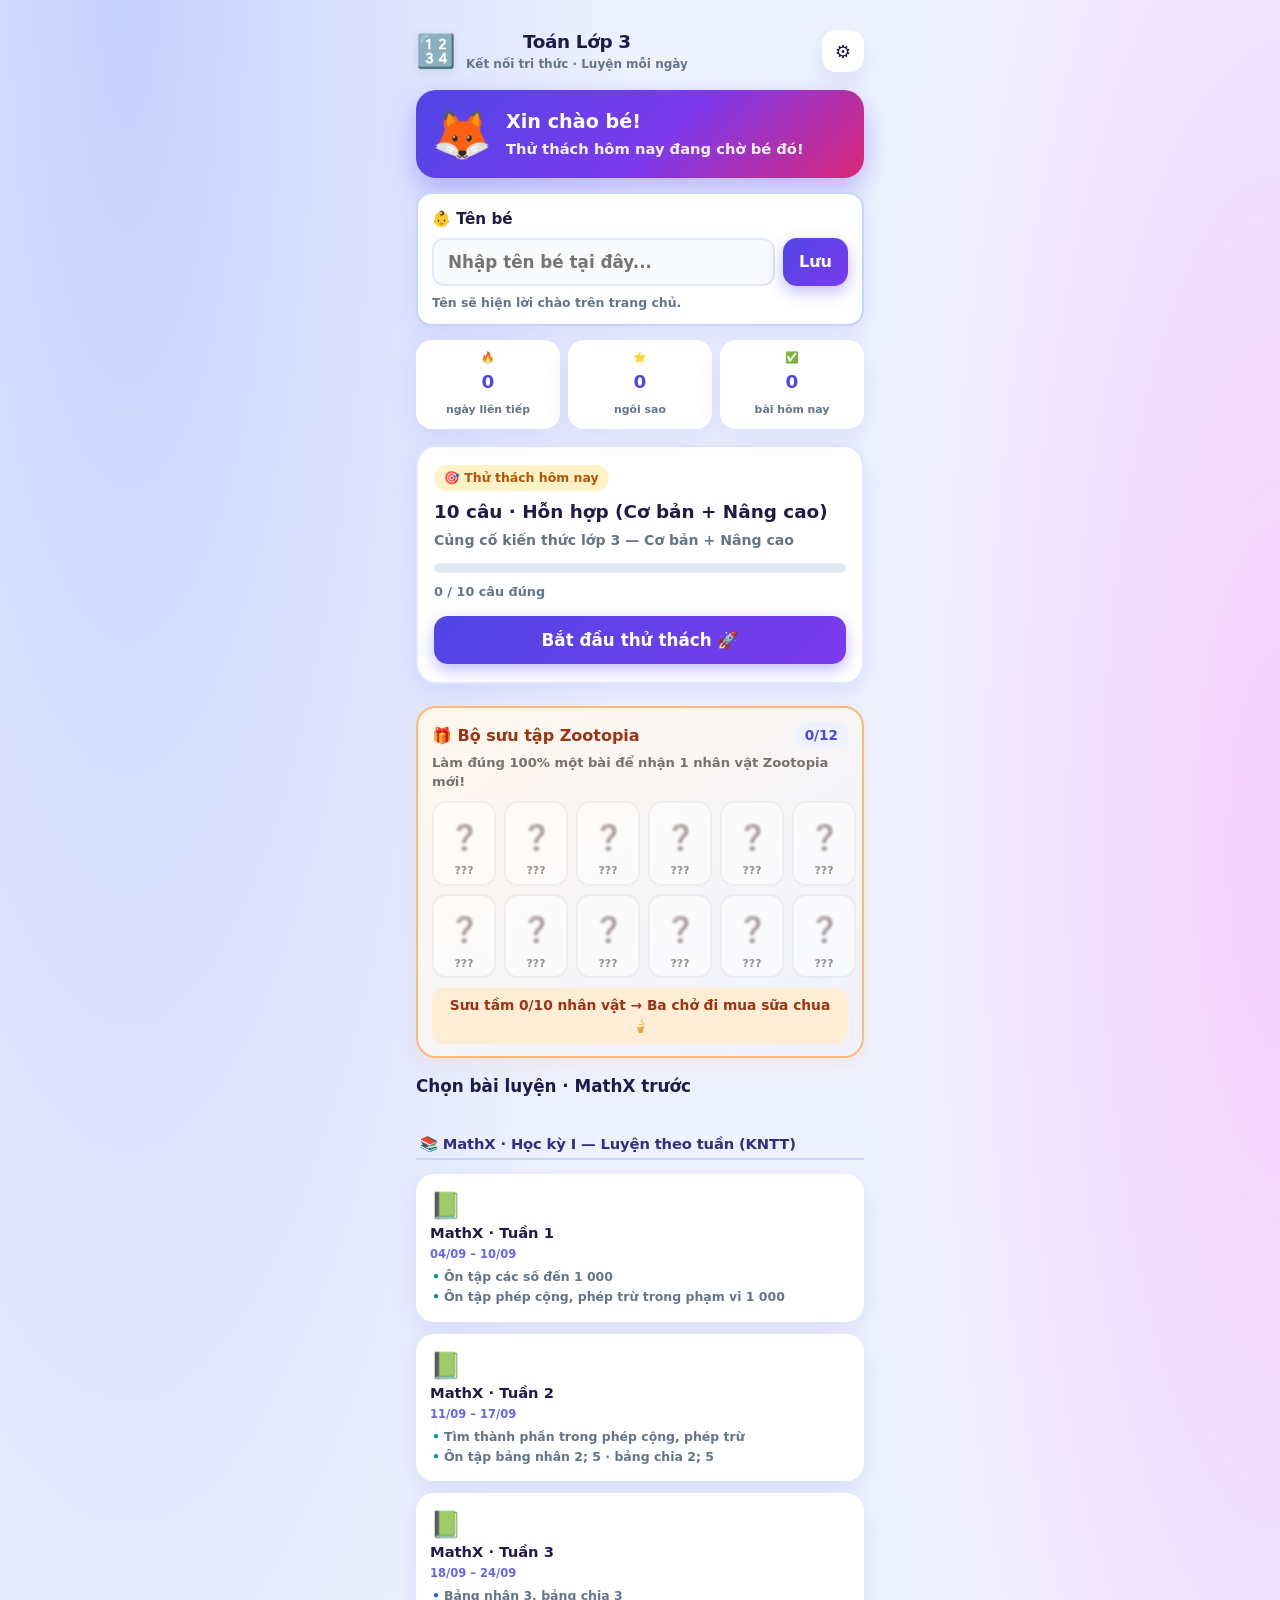
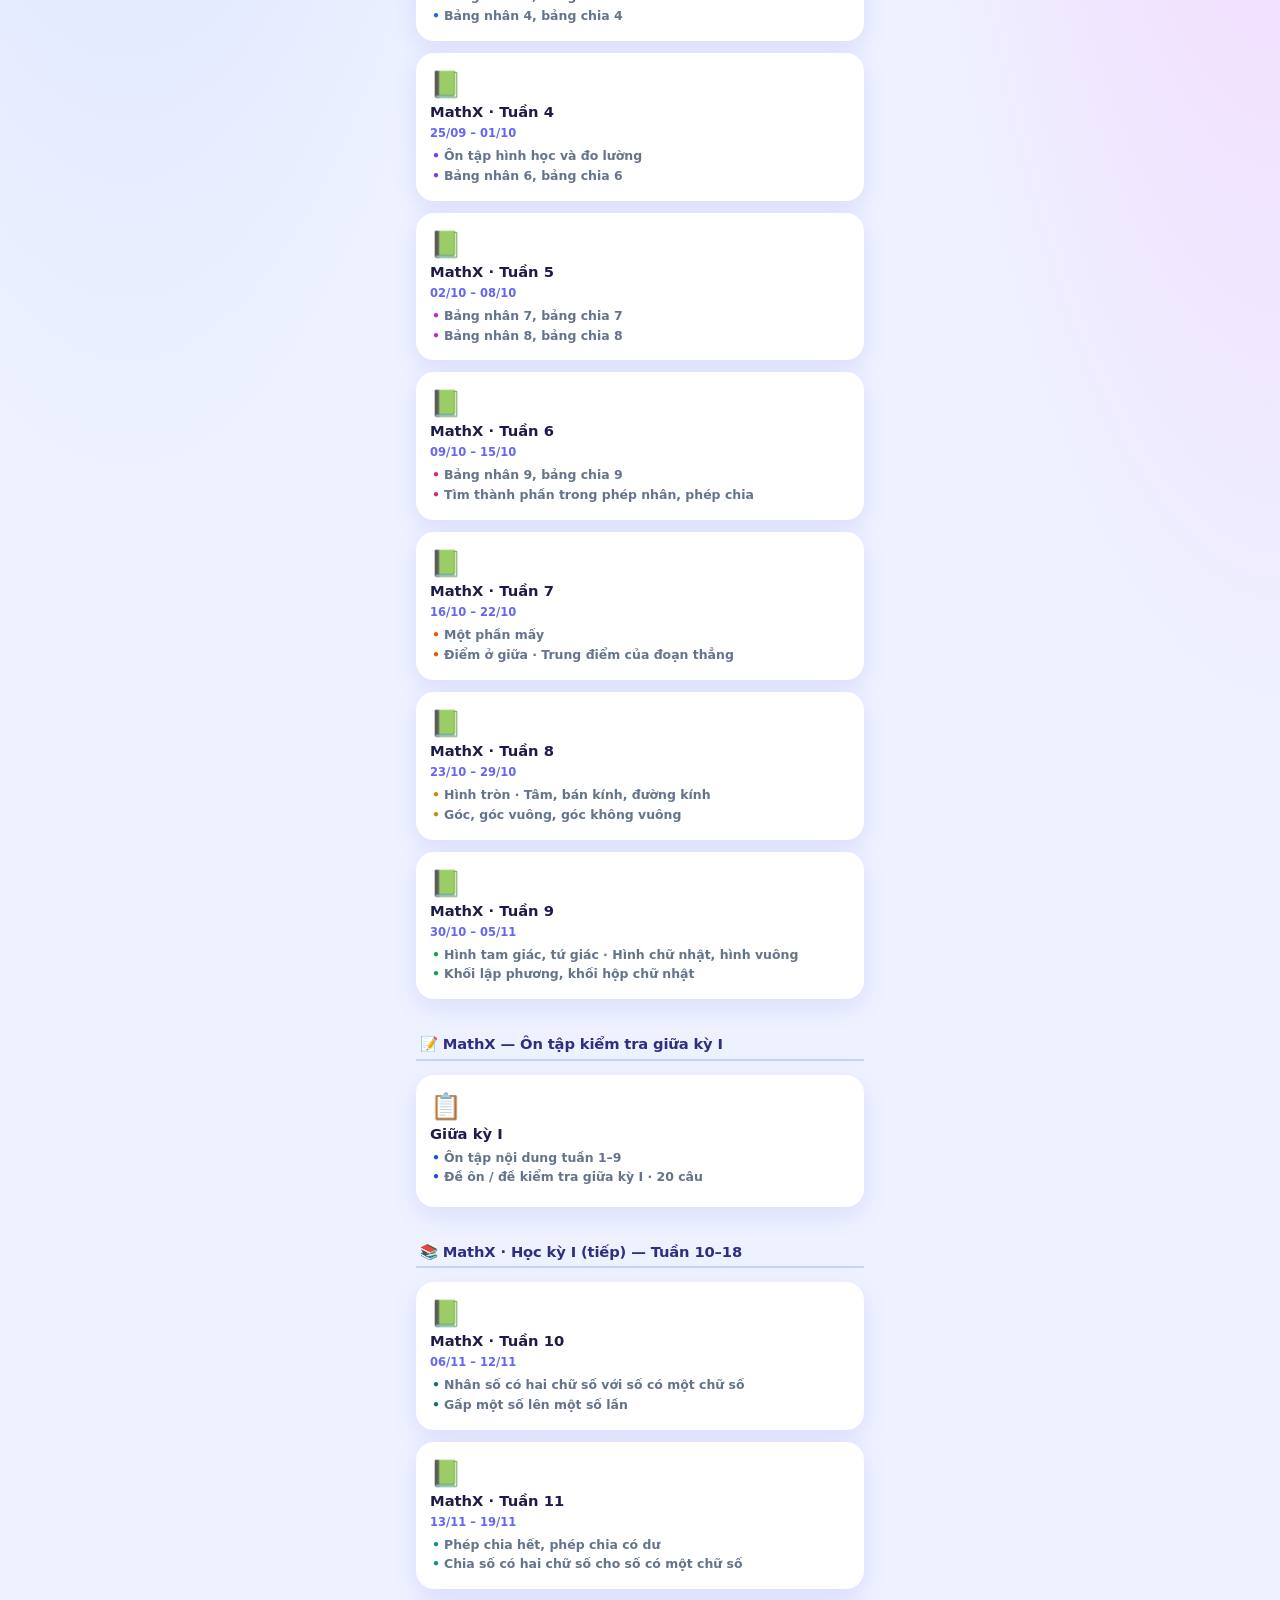
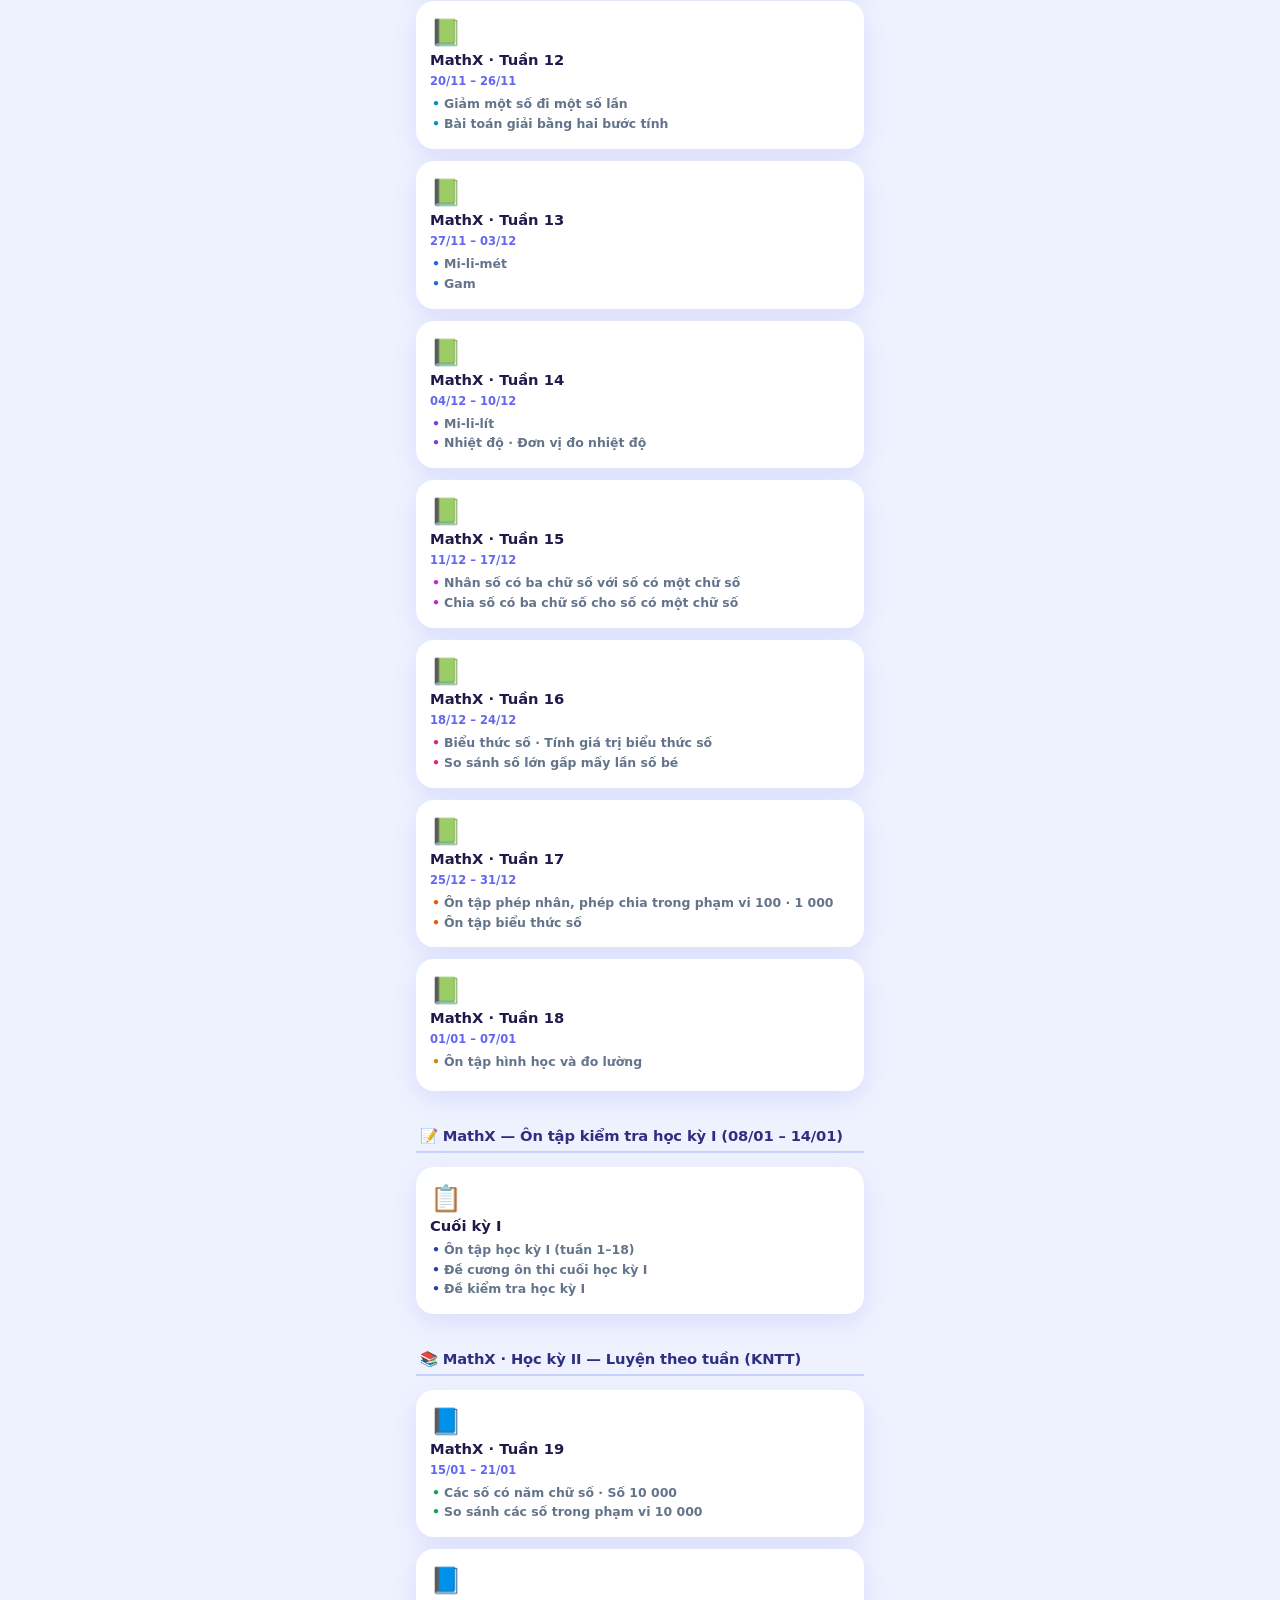
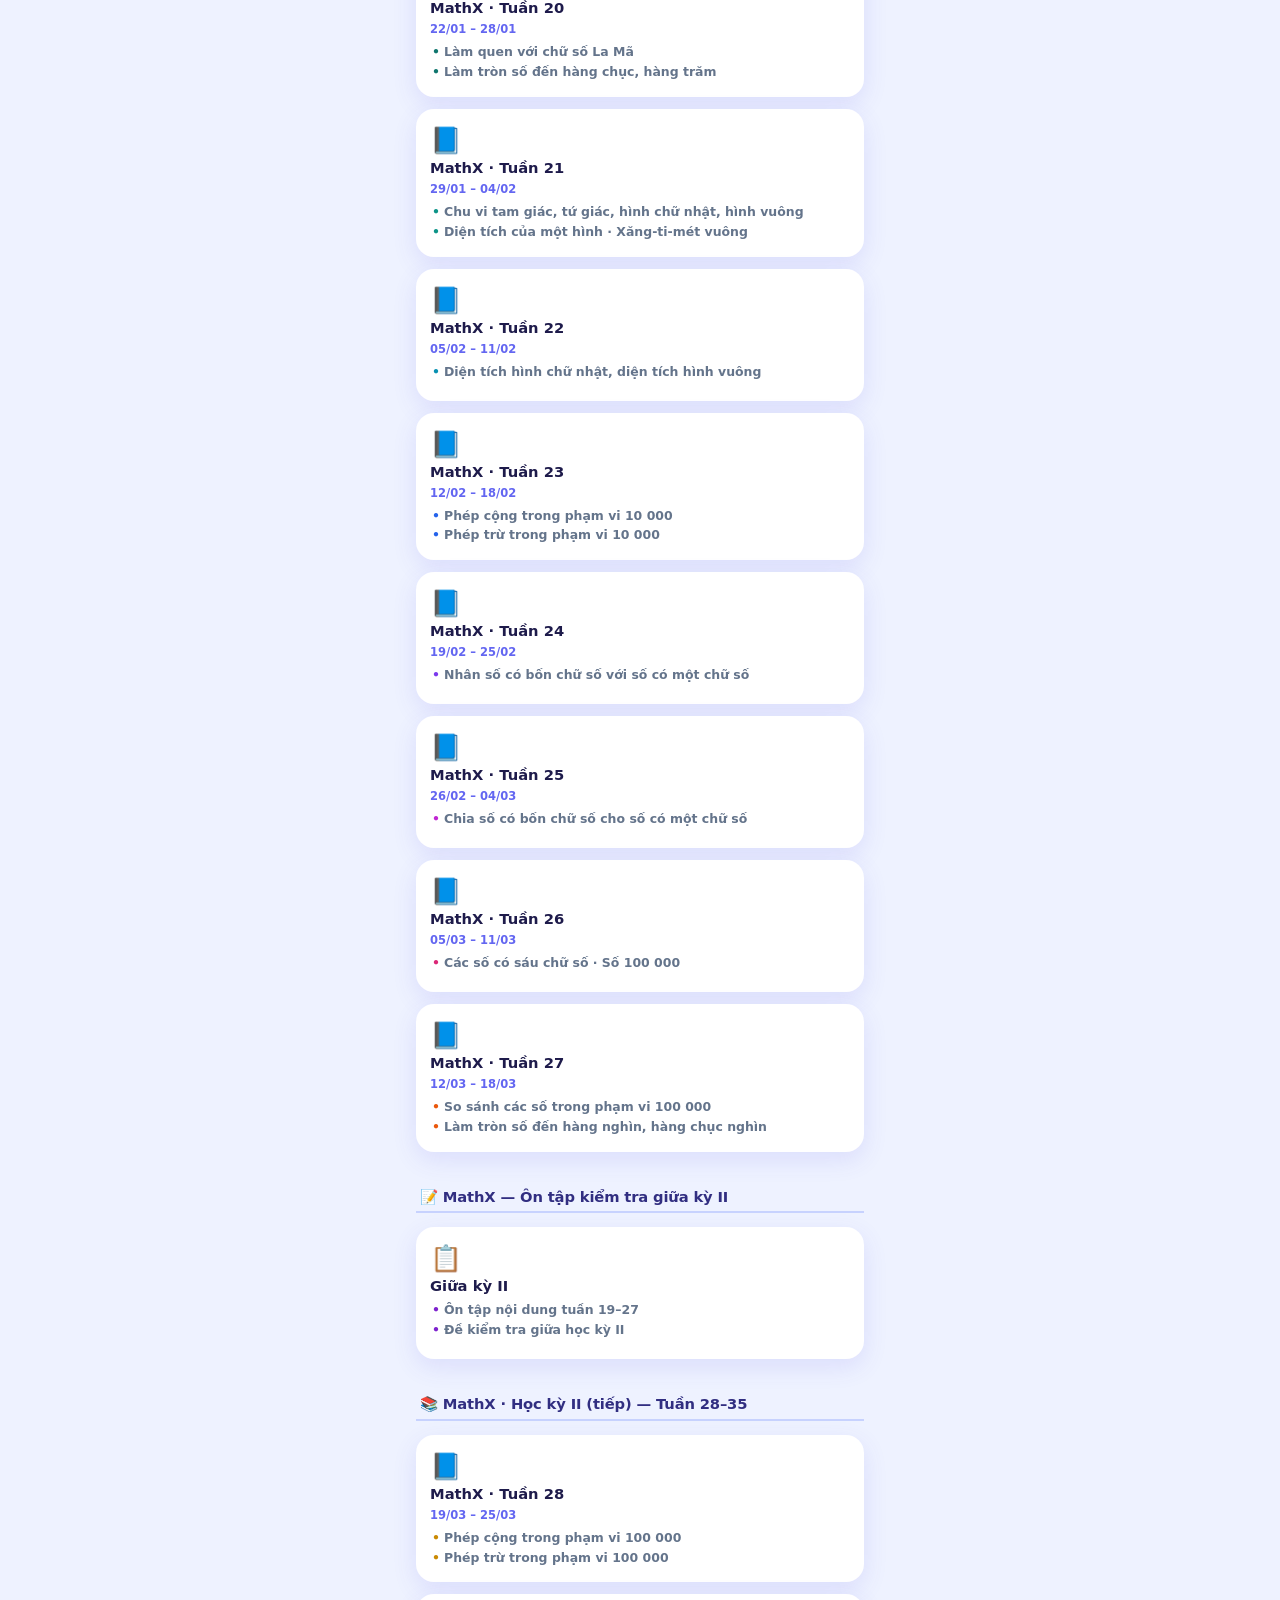
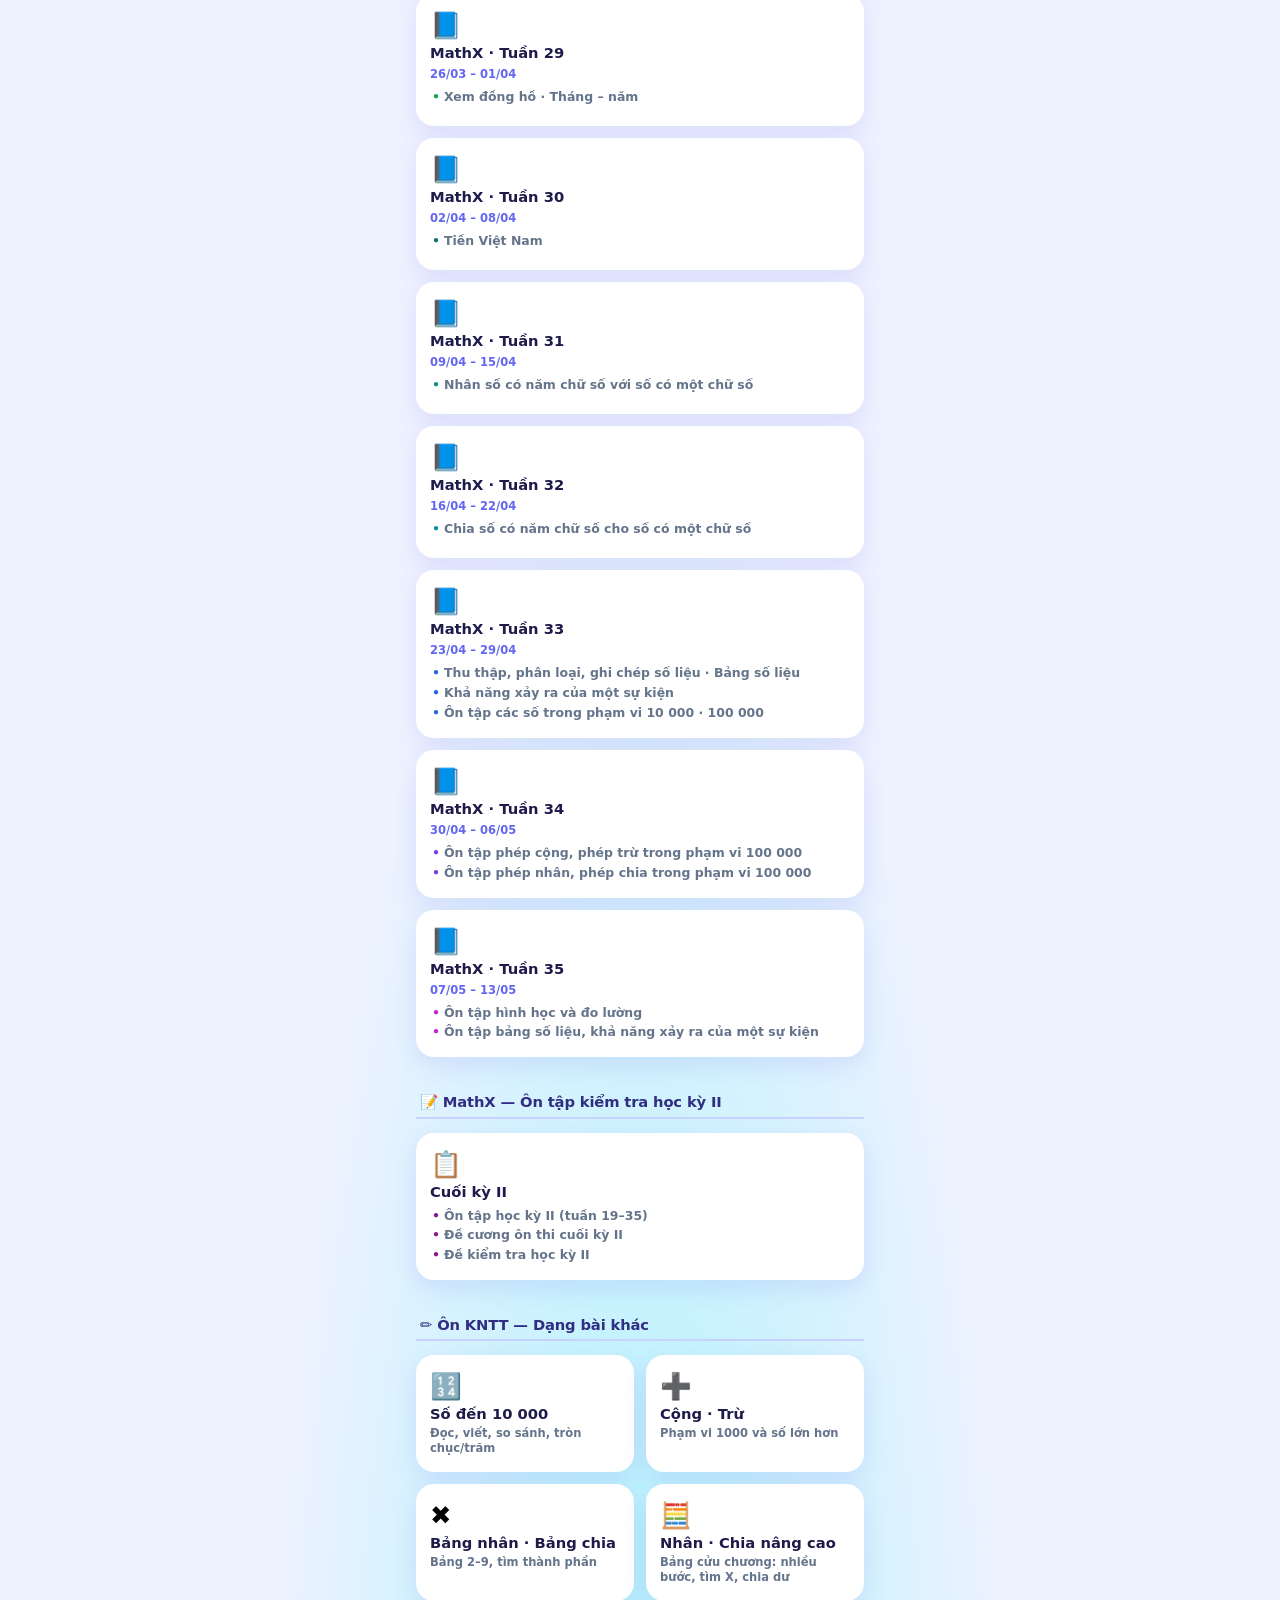
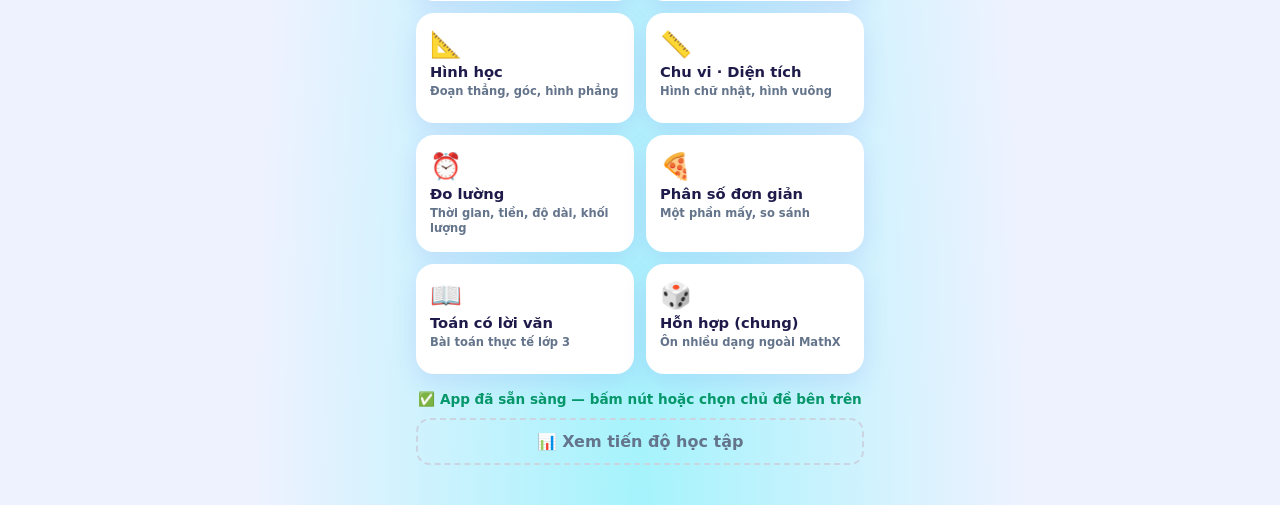
==== commit 53b09f15: "Fix tuan 11: chia so 2 chu so (10-99) dung chuong trinh, co ban chia het, nang cao chia du" ====
--- a/index.html
+++ b/index.html
@@ -8205,35 +8205,117 @@
   }
 
   function genChia2ChuSo(week, level) {
-    var b = level === "advanced" ? rand(3, 8) : rand(2, 6);
-    var qv = rand(11, 35);
-    var a = b * qv;
-    if (level === "advanced" && Math.random() < 0.4) {
-      var r = rand(1, b - 1);
-      a = b * qv + r;
+    /* Tuần 11: Chia số có HAI CHỮ SỐ (10–99) cho số có một chữ số.
+       - Cơ bản: phép chia hết (dư = 0)
+       - Nâng cao: phép chia có dư + nhận biết chia hết vs chia dư */
+    var b = rand(2, 9);
+    if (level === "basic") {
+      // Chia hết — thương cũng phải là 1 chữ số (2–9) để số bị chia ≤ 81
+      var qv = rand(2, Math.min(9, Math.floor(99 / b)));
+      var a = b * qv;
+      var mode = pick(["plain", "word"]);
+      if (mode === "word") {
+        var item = pick(["viên kẹo", "quả táo", "bông hoa", "quyển vở"]);
+        return q({
+          topicId: tid(week),
+          level: level,
+          week: week,
+          text: "Có " + a + " " + item + " chia đều cho " + b + " bạn. Mỗi bạn được bao nhiêu?",
+          type: "mc",
+          options: numMc(qv, 4),
+          answer: qv,
+          explainSteps: [
+            a + " : " + b + " = " + qv + ".",
+            "Phép chia hết (dư 0).",
+          ],
+        });
+      }
       return q({
         topicId: tid(week),
         level: level,
         week: week,
-        text: "Chia " + a + " : " + b + ". Thương là? (không hỏi số dư)",
+        text: a + " : " + b + " = ?",
+        type: "mc",
+        options: numMc(qv, 4),
+        answer: qv,
+        explain: a + " : " + b + " = " + qv + " (chia hết)",
+      });
+    }
+    // Nâng cao: chia có dư — số bị chia 2 chữ số (10–99)
+    var modeA = pick(["divRem", "findRem", "divExact", "identify"]);
+    if (modeA === "divRem" || modeA === "findRem") {
+      var b2 = rand(3, 9);
+      var q2 = rand(2, Math.min(9, Math.floor(95 / b2)));
+      var r2 = rand(1, b2 - 1);
+      var a2 = b2 * q2 + r2;
+      if (a2 > 99) { q2 = q2 - 1; a2 = b2 * q2 + r2; }
+      if (modeA === "findRem") {
+        return q({
+          topicId: tid(week),
+          level: level,
+          week: week,
+          text: a2 + " : " + b2 + " = ? dư ? — Số dư là bao nhiêu?",
+          type: "input",
+          answer: r2,
+          explainSteps: [
+            a2 + " = " + b2 + " × " + q2 + " + " + r2 + ".",
+            "Thương = " + q2 + ", số dư = " + r2 + ".",
+            "Số dư luôn nhỏ hơn số chia (" + r2 + " < " + b2 + ").",
+          ],
+          explainTip: "Chia có dư: số bị chia = số chia × thương + dư (dư < số chia).",
+        });
+      }
+      return q({
+        topicId: tid(week),
+        level: level,
+        week: week,
+        text: "Chia " + a2 + " cho " + b2 + ". Thương là bao nhiêu? (bỏ qua số dư)",
         type: "input",
-        answer: qv,
+        answer: q2,
         explainSteps: [
-          a + " = " + b + " × " + qv + " + " + r + ".",
-          "Thương = " + qv + ", số dư = " + r + ".",
+          a2 + " = " + b2 + " × " + q2 + " + " + r2 + ".",
+          "Thương = " + q2 + ", số dư = " + r2 + ".",
         ],
-        explainTip: "Chia có dư: số bị chia = số chia × thương + dư (dư < số chia).",
+        explainTip: "Chia có dư: số bị chia = số chia × thương + dư.",
       });
     }
+    if (modeA === "divExact") {
+      // Chia hết nhưng tự nhập (khó hơn MC)
+      var b3 = rand(3, 9);
+      var q3 = rand(2, Math.min(9, Math.floor(99 / b3)));
+      var a3 = b3 * q3;
+      return q({
+        topicId: tid(week),
+        level: level,
+        week: week,
+        text: a3 + " : " + b3 + " = ?",
+        type: "input",
+        answer: q3,
+        explain: a3 + " : " + b3 + " = " + q3 + " (chia hết, dư 0)",
+      });
+    }
+    // identify: nhận biết chia hết hay chia dư
+    var b4 = rand(2, 9);
+    var q4 = rand(2, Math.min(9, Math.floor(95 / b4)));
+    var hasRem = Math.random() < 0.5;
+    var r4 = hasRem ? rand(1, b4 - 1) : 0;
+    var a4 = b4 * q4 + r4;
+    if (a4 > 99) { q4 = q4 - 1; a4 = b4 * q4 + r4; }
+    var ansId = hasRem ? "Chia có dư" : "Chia hết";
     return q({
       topicId: tid(week),
       level: level,
       week: week,
-      text: a + " : " + b + " = ?",
+      text: "Phép tính " + a4 + " : " + b4 + " là phép chia hết hay chia có dư?",
       type: "mc",
-      options: numMc(qv, 6),
-      answer: qv,
-      explain: a + " : " + b + " = " + qv,
+      options: shuffle(["Chia hết", "Chia có dư"]),
+      answer: ansId,
+      explainSteps: [
+        a4 + " : " + b4 + " = " + q4 + (hasRem ? " dư " + r4 : " (dư 0)") + ".",
+        hasRem
+          ? "Có dư " + r4 + " → phép chia có dư."
+          : "Không còn dư → phép chia hết.",
+      ],
     });
   }
 
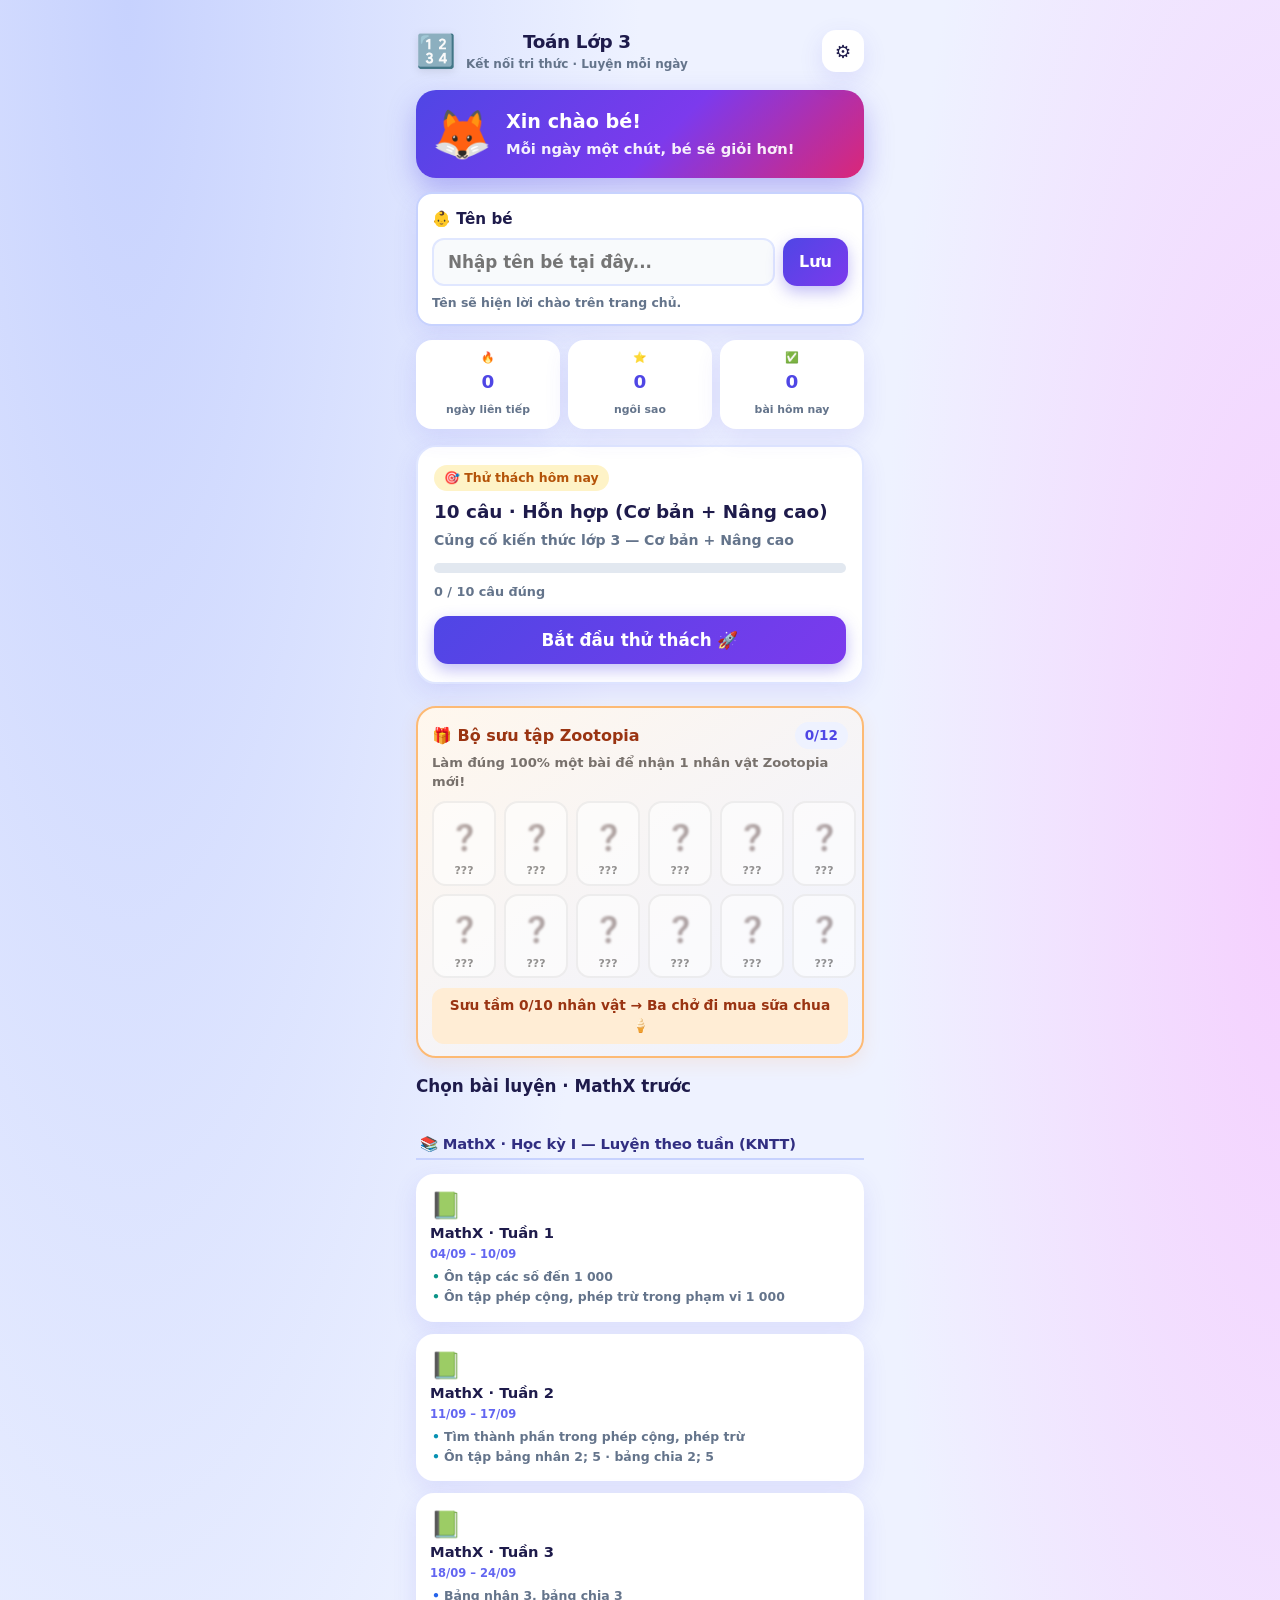
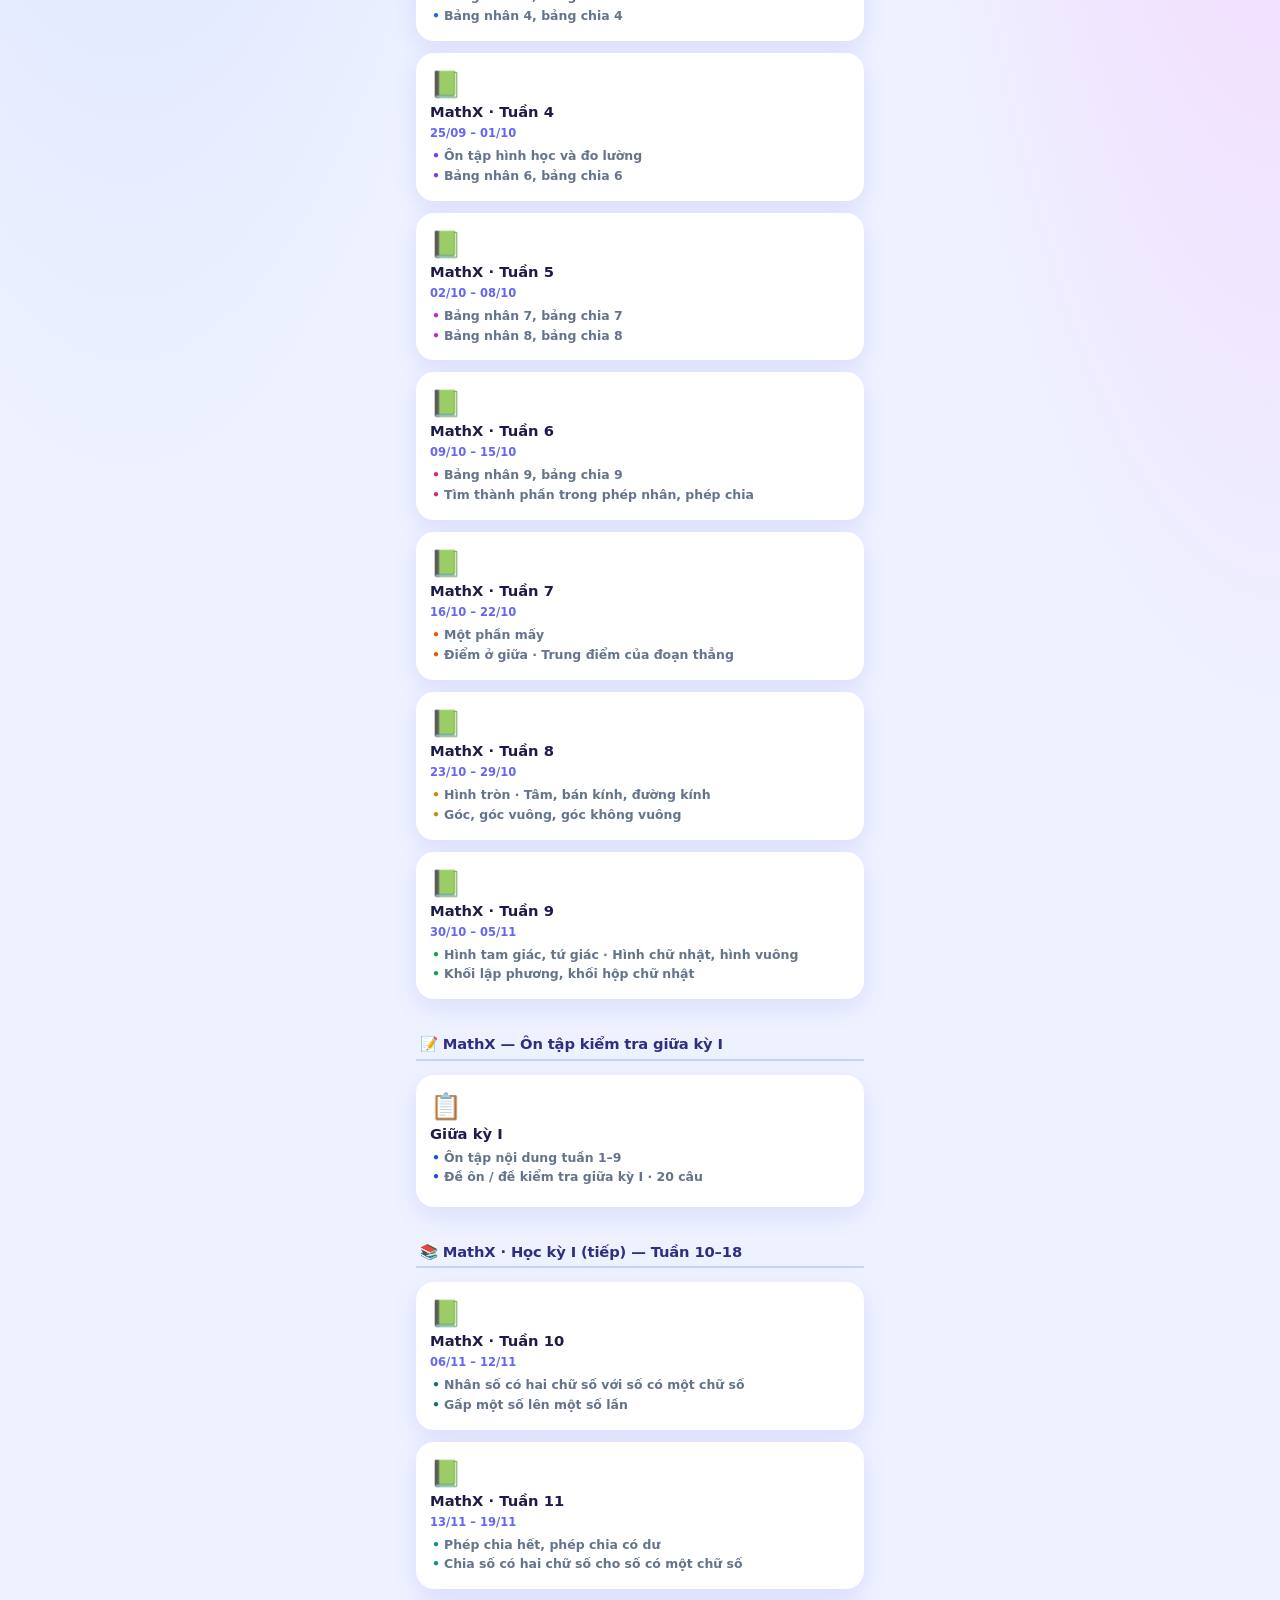
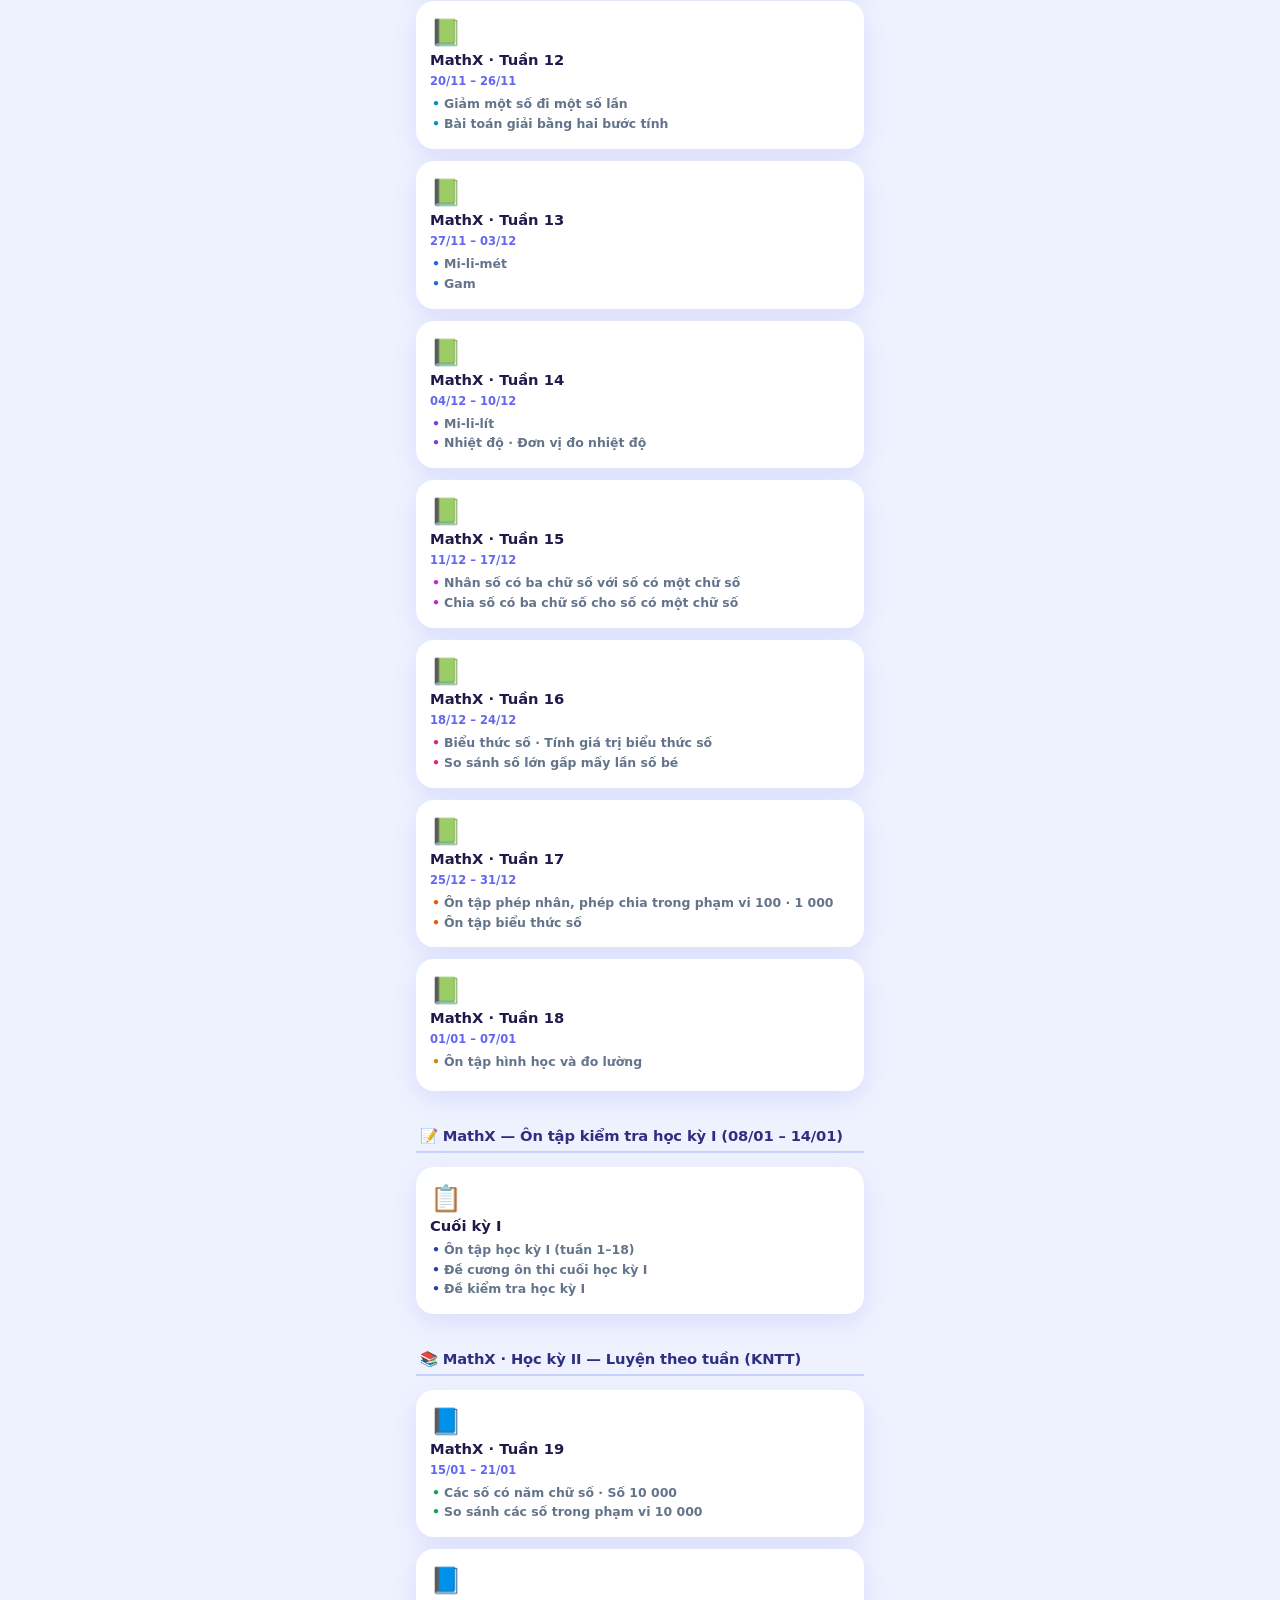
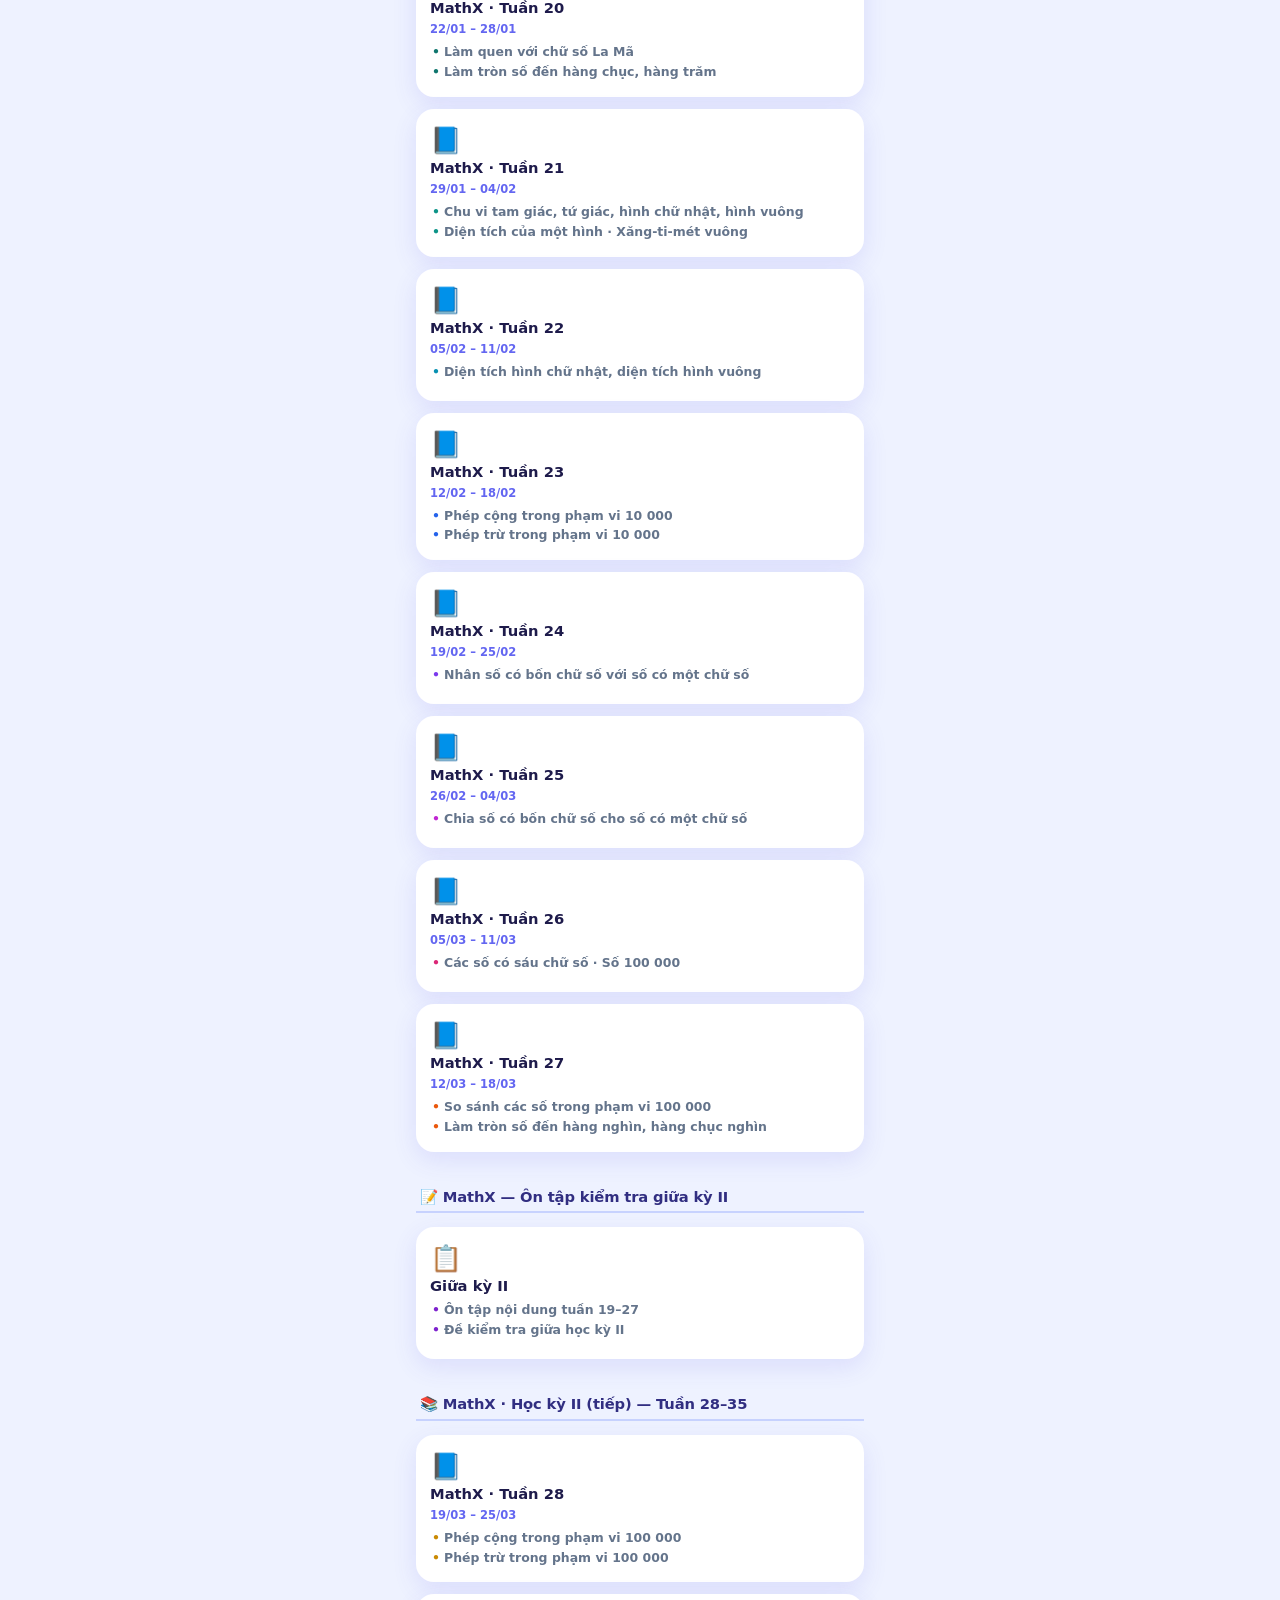
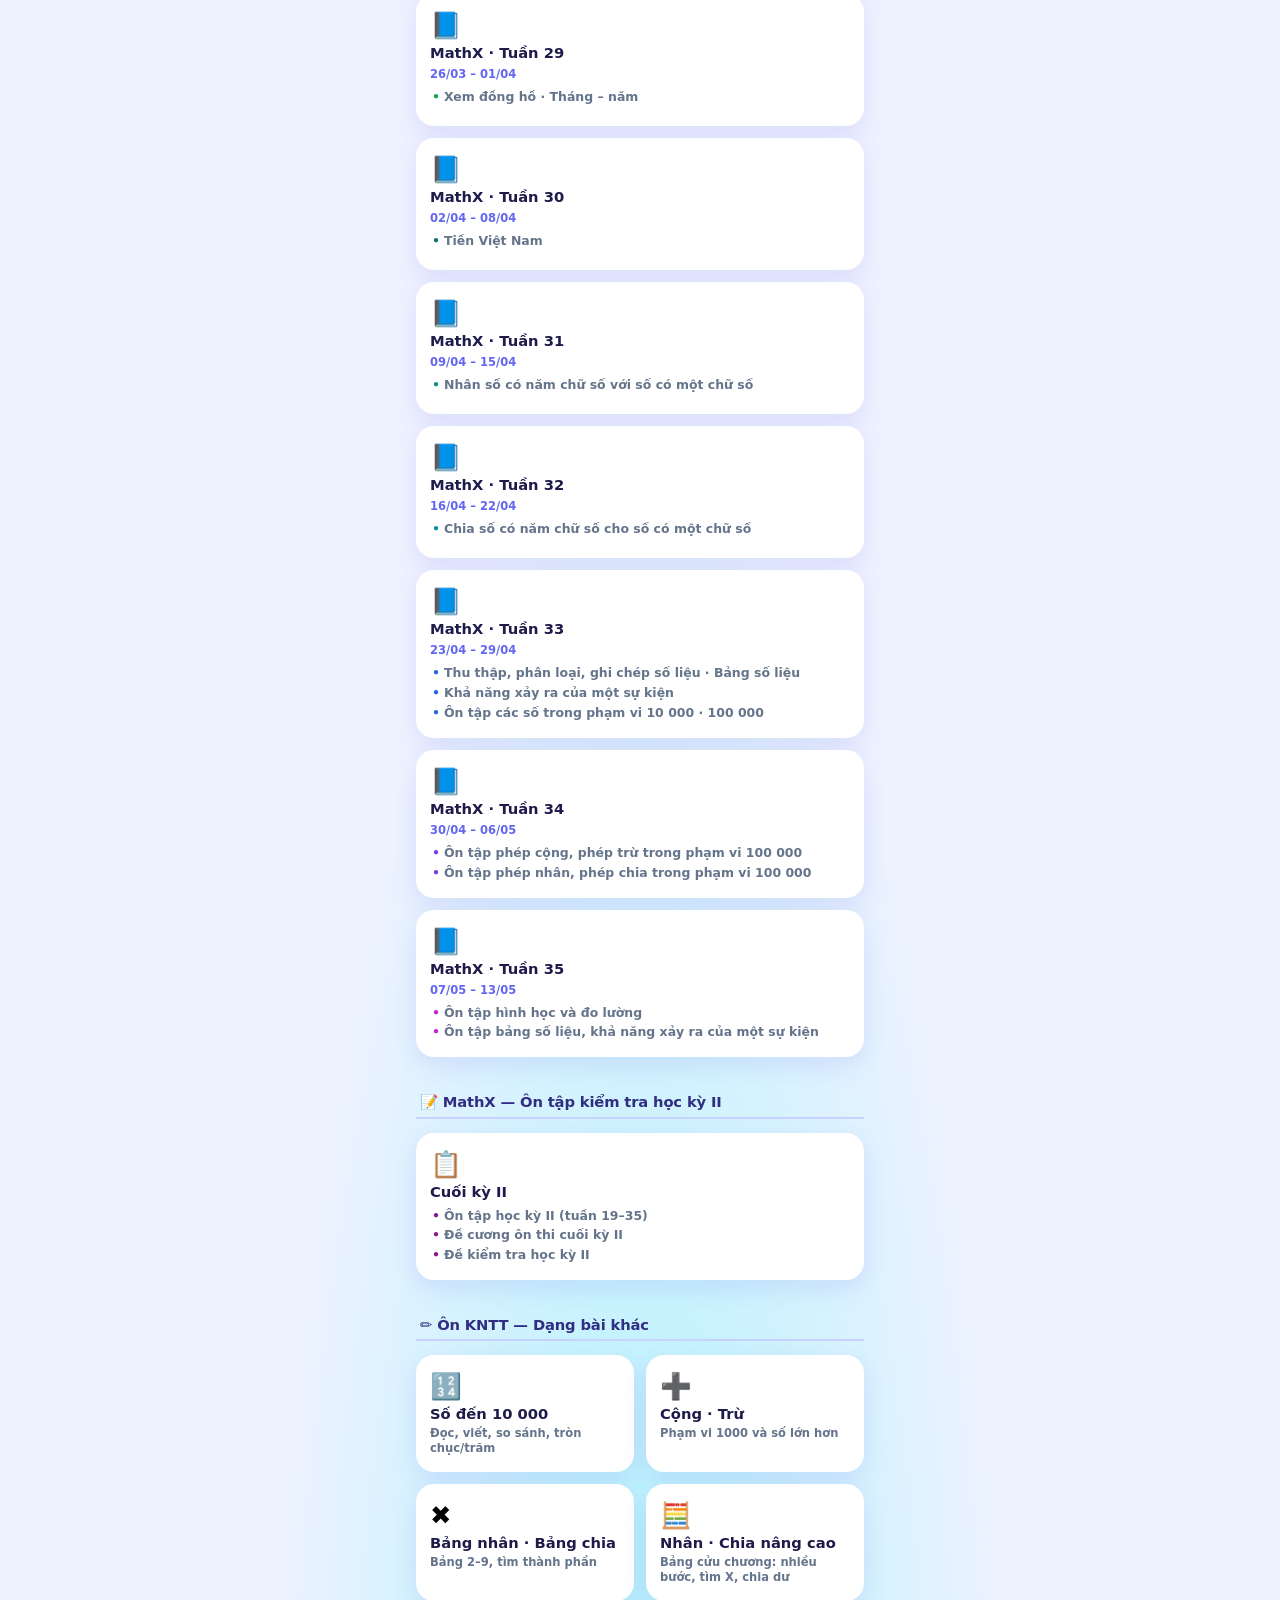
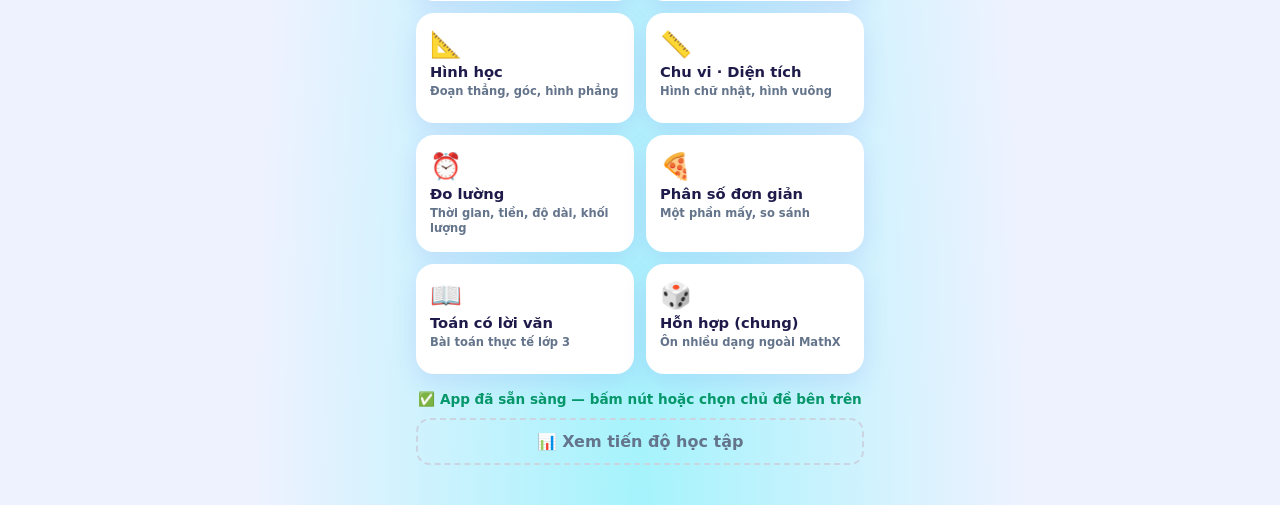
==== commit 1fc62566: "Tuan 20: bo sung dang lam tron so den hang tram, hang nghin - Them genLamTronTram/genLamTronNghin (d" ====
--- a/index.html
+++ b/index.html
@@ -8537,48 +8537,322 @@
     });
   }
 
+  var ROMAN_MAP = [
+    "", "I", "II", "III", "IV", "V", "VI", "VII", "VIII", "IX", "X",
+    "XI", "XII", "XIII", "XIV", "XV", "XVI", "XVII", "XVIII", "XIX", "XX", "XXI",
+  ];
+  function toRoman(n) {
+    return ROMAN_MAP[n];
+  }
+
+  /** 4 lựa chọn: đáp án đúng + 3 số La Mã nhiễu (1–21), không trùng */
+  function romanOptions(correct, near) {
+    var pool = [];
+    for (var i = 1; i <= 21; i++) {
+      if (toRoman(i) !== correct) pool.push(toRoman(i));
+    }
+    var opts = [];
+    (near || []).forEach(function (r) {
+      if (r && r !== correct && opts.indexOf(r) < 0 && pool.indexOf(r) >= 0) opts.push(r);
+    });
+    opts = shuffle(opts).slice(0, 3);
+    shuffle(pool).forEach(function (r) {
+      if (opts.length < 3 && opts.indexOf(r) < 0) opts.push(r);
+    });
+    return shuffle(opts.concat([correct]));
+  }
+
   function genLaMa(week, level) {
-    var map = [
-      [1, "I"],
-      [2, "II"],
-      [3, "III"],
-      [4, "IV"],
-      [5, "V"],
-      [6, "VI"],
-      [7, "VII"],
-      [8, "VIII"],
-      [9, "IX"],
-      [10, "X"],
-      [11, "XI"],
-      [12, "XII"],
-      [20, "XX"],
-      [21, "XXI"],
-    ];
-    var pair = pick(map);
-    if (Math.random() < 0.5) {
+    var kind = rand(1, level === "advanced" ? 7 : 6);
+    var n, r;
+    // 1) Số → chữ số La Mã
+    if (kind === 1) {
+      n = rand(1, 21);
+      r = toRoman(n);
       return q({
         topicId: tid(week),
         level: level,
         week: week,
-        text: "Chữ số La Mã " + pair[1] + " bằng số nào?",
+        text: "Số " + n + " viết bằng chữ số La Mã là:",
         type: "mc",
-        options: numMc(pair[0], 4),
-        answer: pair[0],
-        explain: pair[1] + " = " + pair[0],
+        options: romanOptions(r, [toRoman(n - 1), toRoman(n + 1), toRoman(n + 5)]),
+        answer: r,
+        explain: n + " = " + r,
+      });
+    }
+    // 2) Chữ số La Mã → số
+    if (kind === 2) {
+      n = rand(1, 21);
+      r = toRoman(n);
+      return q({
+        topicId: tid(week),
+        level: level,
+        week: week,
+        text: "Chữ số La Mã " + r + " bằng số nào?",
+        type: "mc",
+        options: numMc(n, 4),
+        answer: n,
+        explain: r + " = " + n,
+      });
+    }
+    // 3) Số La Mã liền sau
+    if (kind === 3) {
+      n = rand(1, 20);
+      r = toRoman(n + 1);
+      return q({
+        topicId: tid(week),
+        level: level,
+        week: week,
+        text: "Số La Mã liền sau " + toRoman(n) + " là:",
+        type: "mc",
+        options: romanOptions(r, [toRoman(n), toRoman(n + 2), toRoman(n - 1)]),
+        answer: r,
+        explain: toRoman(n) + " = " + n + ", số liền sau là " + (n + 1) + " = " + r,
+      });
+    }
+    // 4) Số La Mã liền trước
+    if (kind === 4) {
+      n = rand(2, 21);
+      r = toRoman(n - 1);
+      return q({
+        topicId: tid(week),
+        level: level,
+        week: week,
+        text: "Số La Mã liền trước " + toRoman(n) + " là:",
+        type: "mc",
+        options: romanOptions(r, [toRoman(n), toRoman(n - 2), toRoman(n + 1)]),
+        answer: r,
+        explain: toRoman(n) + " = " + n + ", số liền trước là " + (n - 1) + " = " + r,
+      });
+    }
+    // 5) Đồng hồ ghi số La Mã
+    if (kind === 5) {
+      n = rand(1, 12);
+      r = toRoman(n);
+      return q({
+        topicId: tid(week),
+        level: level,
+        week: week,
+        text:
+          "Trên mặt đồng hồ ghi số La Mã, kim giờ chỉ vào số " +
+          r + ", kim phút chỉ vào số XII. Đồng hồ chỉ mấy giờ?",
+        type: "mc",
+        options: numMc(n, 3).map(function (v) {
+          return v + " giờ";
+        }),
+        answer: n + " giờ",
+        explain: r + " = " + n + ", kim phút chỉ XII nên là " + n + " giờ đúng.",
+      });
+    }
+    // 6) Số lớn nhất / bé nhất trong 3 số La Mã
+    if (kind === 6) {
+      var nums = [];
+      while (nums.length < 3) {
+        var v = rand(1, 21);
+        if (nums.indexOf(v) < 0) nums.push(v);
+      }
+      var big = Math.random() < 0.5;
+      var target = big ? Math.max.apply(null, nums) : Math.min.apply(null, nums);
+      var names = nums.map(toRoman);
+      return q({
+        topicId: tid(week),
+        level: level,
+        week: week,
+        text: "Trong các số La Mã " + names.join(", ") + ", số nào " + (big ? "lớn nhất?" : "bé nhất?"),
+        type: "mc",
+        options: shuffle(names),
+        answer: toRoman(target),
+        explain: names.map(function (x, i) { return x + " = " + nums[i]; }).join("; ") + ". Số " + (big ? "lớn" : "bé") + " nhất là " + toRoman(target) + ".",
+      });
+    }
+    // 7) Nâng cao: cộng / trừ số La Mã (kết quả 1–21)
+    var a = rand(1, 12);
+    var b = rand(1, 21 - a);
+    var plus = Math.random() < 0.6;
+    var res;
+    var txt;
+    if (plus) {
+      res = a + b;
+      txt = toRoman(a) + " + " + toRoman(b) + " = ? (viết kết quả bằng chữ số La Mã)";
+    } else {
+      var big2 = rand(a + 1, 21);
+      res = big2 - a;
+      txt = toRoman(big2) + " − " + toRoman(a) + " = ? (viết kết quả bằng chữ số La Mã)";
+      return q({
+        topicId: tid(week),
+        level: level,
+        week: week,
+        text: txt,
+        type: "mc",
+        options: romanOptions(toRoman(res), [toRoman(res + 1), toRoman(res - 1), toRoman(big2)]),
+        answer: toRoman(res),
+        explain: big2 + " − " + a + " = " + res + " = " + toRoman(res),
       });
     }
     return q({
       topicId: tid(week),
       level: level,
       week: week,
-      text: "Số " + pair[0] + " viết bằng chữ số La Mã là:",
+      text: txt,
       type: "mc",
-      options: shuffle([pair[1], "I", "V", "X", "XII", "IV"]).filter(function (v, i, a) {
-        return a.indexOf(v) === i;
-      }).slice(0, 4),
-      answer: pair[1],
-      explain: pair[0] + " = " + pair[1],
-    });
+      options: romanOptions(toRoman(res), [toRoman(res + 1), toRoman(res - 1), toRoman(a)]),
+      answer: toRoman(res),
+      explain: a + " + " + b + " = " + res + " = " + toRoman(res),
+    });
+  }
+
+  /** Làm tròn số tự nhiên tới bội của unit (5 trở lên làm tròn lên) */
+  function roundTo(n, unit) {
+    return Math.floor((n + unit / 2) / unit) * unit;
+  }
+
+  /** 4 lựa chọn cho câu làm tròn: đáp án, hướng làm tròn ngược lại, và các bội lân cận */
+  function roundOptions(n, unit) {
+    var ans = roundTo(n, unit);
+    var lo = Math.floor(n / unit) * unit;
+    var hi = lo + unit;
+    var opts = [ans, ans === lo ? hi : lo];
+    [lo - unit, hi + unit, hi + 2 * unit].forEach(function (v) {
+      if (opts.length < 4 && v > 0 && opts.indexOf(v) < 0) opts.push(v);
+    });
+    return shuffle(opts.map(String));
+  }
+
+  var ROUND_CONTEXTS = [
+    ["Một cửa hàng có", "quyển vở"],
+    ["Trường em có", "học sinh"],
+    ["Thư viện có", "quyển sách"],
+    ["Một nhà máy sản xuất được", "chiếc bút"],
+    ["Một xe tải chở", "ki-lô-gam gạo"],
+    ["Bác nông dân thu hoạch được", "quả cam"],
+    ["Sân vận động có", "khán giả"],
+    ["Một siêu thị bán được", "chai nước"],
+    ["Một trang trại nuôi", "con gà"],
+    ["Một cuốn truyện dày", "trang"],
+  ];
+
+  /** Làm tròn đến hàng trăm (unit = 100) hoặc hàng nghìn (unit = 1000) */
+  function genRound(week, level, unit) {
+    var isThou = unit === 1000;
+    var unitName = isThou ? "hàng nghìn" : "hàng trăm";
+    var lookName = isThou ? "hàng trăm" : "hàng chục";
+    var adv = level === "advanced";
+    function randN(noTie) {
+      var lo = isThou ? 1001 : adv ? 1001 : 101;
+      var hi = isThou ? (adv ? 9999 : 9499) : adv ? 9999 : 999;
+      var n;
+      do {
+        n = rand(lo, hi);
+      } while (n % unit === 0 || (noTie && n % unit === unit / 2));
+      return n;
+    }
+    function steps(n) {
+      var d = Math.floor(n / (unit / 10)) % 10;
+      var r = roundTo(n, unit);
+      return [
+        "Nhìn chữ số " + lookName + " của " + n + " là " + d + ".",
+        d >= 5
+          ? d + " ≥ 5 nên làm tròn lên: " + n + " ≈ " + r + "."
+          : d + " < 5 nên làm tròn xuống: " + n + " ≈ " + r + ".",
+      ];
+    }
+    var kind = rand(1, adv ? 5 : 4);
+    var n, r;
+    // 1) Làm tròn trực tiếp
+    if (kind === 1) {
+      n = randN(false);
+      r = roundTo(n, unit);
+      return q({
+        topicId: tid(week),
+        level: level,
+        week: week,
+        text: "Làm tròn " + n + " đến " + unitName + ":",
+        type: "mc",
+        options: roundOptions(n, unit),
+        answer: r,
+        explainSteps: steps(n),
+      });
+    }
+    // 2) Bài toán có lời văn
+    if (kind === 2) {
+      n = randN(false);
+      r = roundTo(n, unit);
+      var c = pick(ROUND_CONTEXTS);
+      return q({
+        topicId: tid(week),
+        level: level,
+        week: week,
+        text:
+          c[0] + " " + n + " " + c[1] + ". Làm tròn số " + n + " đến " + unitName +
+          ", ta được khoảng bao nhiêu " + c[1] + "?",
+        type: "mc",
+        options: roundOptions(n, unit),
+        answer: r,
+        explainSteps: steps(n),
+      });
+    }
+    // 3) Tìm số làm tròn ra kết quả cho trước
+    if (kind === 3) {
+      var R = (isThou ? rand(2, 9) : rand(2, 90)) * unit;
+      var inRange = R - unit / 2 + rand(0, unit - 1);
+      var opts = [inRange];
+      var g = 0;
+      while (opts.length < 4 && g++ < 200) {
+        var off = rand(unit / 2, unit * 3 / 2);
+        var v = Math.random() < 0.5 ? R + off : R - off;
+        if (v > 0 && roundTo(v, unit) !== R && opts.indexOf(v) < 0) opts.push(v);
+      }
+      return q({
+        topicId: tid(week),
+        level: level,
+        week: week,
+        text: "Số nào sau đây khi làm tròn đến " + unitName + " được " + R + "?",
+        type: "mc",
+        options: shuffle(opts.map(String)),
+        answer: inRange,
+        explain: inRange + " làm tròn đến " + unitName + " được " + R + ".",
+      });
+    }
+    // 4) Số tròn gần nhất
+    if (kind === 4) {
+      n = randN(true);
+      r = roundTo(n, unit);
+      return q({
+        topicId: tid(week),
+        level: level,
+        week: week,
+        text: "Số tròn " + (isThou ? "nghìn" : "trăm") + " gần nhất với " + n + " là:",
+        type: "mc",
+        options: roundOptions(n, unit),
+        answer: r,
+        explainSteps: steps(n),
+      });
+    }
+    // 5) Nâng cao: làm tròn hai số rồi cộng
+    var n1 = randN(false);
+    var n2 = randN(false);
+    var sum = roundTo(n1, unit) + roundTo(n2, unit);
+    return q({
+      topicId: tid(week),
+      level: level,
+      week: week,
+      text: "Làm tròn " + n1 + " và " + n2 + " đến " + unitName + " rồi tính tổng hai số đã làm tròn.",
+      type: "mc",
+      options: shuffle([sum, sum + unit, sum - unit, sum + 2 * unit].map(String)),
+      answer: sum,
+      explainSteps: [
+        n1 + " ≈ " + roundTo(n1, unit) + "; " + n2 + " ≈ " + roundTo(n2, unit) + ".",
+        roundTo(n1, unit) + " + " + roundTo(n2, unit) + " = " + sum + ".",
+      ],
+    });
+  }
+
+  function genLamTronTram(week, level) {
+    return genRound(week, level, 100);
+  }
+
+  function genLamTronNghin(week, level) {
+    return genRound(week, level, 1000);
   }
 
   function genLamTron(week, level) {
@@ -8911,7 +9185,7 @@
       ],
       18: [genHinhPhangKhoi, genChuVi, genTrungDiem, genGoc, genHinhTron, genMmGam],
       19: [genSo10000],
-      20: [genLaMa, genLamTron],
+      20: [genLaMa, genLamTronTram, genLamTronNghin, genLamTron],
       21: [genChuVi, genDienTich],
       22: [genDienTich],
       23: [genCongTru10000],
